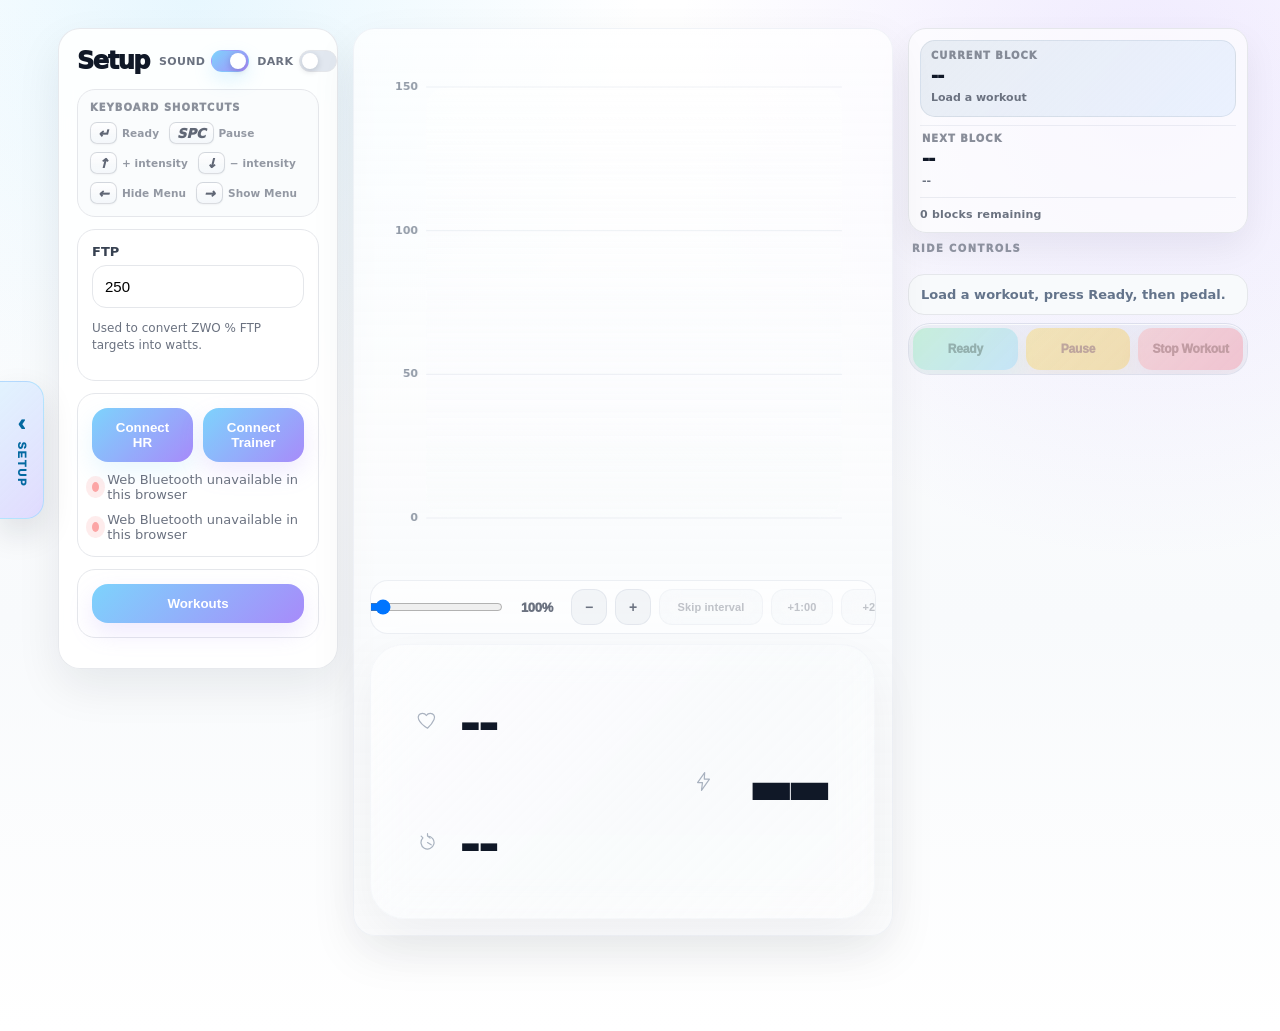
==== app/index.html @ 342cee40 "Load legacy ride mode cleanup before main app" ====
<!DOCTYPE html>
<html lang="en">
<head>
<meta charset="UTF-8" />
<meta name="viewport" content="width=device-width, initial-scale=1.0"/>
<title>veera.cc</title>
<link rel="stylesheet" href="./styles.css" />
</head>
<body>
<button id="focusToggleBtn" class="focus-toggle" type="button" title="Hide setup panel"><span class="setup-arrow">‹</span><span class="setup-label">SETUP</span></button>
<button id="exitRideModeBtn" class="floating-exit ghost">Exit Ride Mode</button>
<div id="savedWorkoutsOverlay" class="settings-overlay"></div>
<div id="savedWorkoutsModal" class="saved-workouts-modal"></div>
<div id="workoutEndOverlay" class="settings-overlay"></div>
<div id="workoutEndModal" class="workout-end-modal"></div>
<div id="stopConfirmOverlay" class="settings-overlay"></div>
<div id="stopConfirmModal" class="stop-confirm-modal"></div>
<div style="display:none" aria-hidden="true">
  <span id="targetPower"></span><span id="intervalText"></span><span id="currentName"></span><span id="remainingText"></span><span id="nextName"></span><span id="feedbackTitle"></span><span id="feedbackText"></span>
</div>
<div style="display:none" aria-hidden="true">
  <span id="rideBlockTitle"></span><span id="rideTargetPower"></span><span id="rideSubText"></span>
</div>
<main class="app"></main>
<script src="./ui/app-shell.js"></script>
<script src="./ui/modals.js"></script>
<script src="./core/keyboard.js"></script>
<script src="./timeline/timeline-controls.js"></script>
<script src="./core/legacy-ride-mode-cleanup.js"></script>
<script src="./main.js"></script>
<script src="./core/audio.js"></script>
<script src="./timeline/timeline-renderer.js"></script>
<script src="./workout/session-reset.js"></script>
<script src="./export/share-card.js"></script>
</body>
</html>
---- app/styles.css ----
:root{
  --bg:#ffffff;
  --panel:#ffffff;
  --ink:#101827;
  --muted:#6b7280;
  --line:#e5e7eb;
  --soft:#f8fafc;
  --primary:#7dd3fc;
  --primary2:#bae6fd;
  --accent:#a78bfa;
  --accent2:#ddd6fe;
  --blue:#7dd3fc;
  --blue2:#e0f2fe;
  --green:#86efac;
  --red:#fca5a5;
  --amber:#fcd34d;
  --shadow:0 18px 45px rgba(15,23,42,.08);
  --shadow2:0 10px 25px rgba(125,211,252,.18);
  --radius:22px;
}
body.dark{
  --bg:#0f172a;
  --panel:#111827;
  --ink:#e5eefb;
  --muted:#94a3b8;
  --line:#263244;
  --soft:#182235;
  --primary:#38bdf8;
  --primary2:#075985;
  --accent:#c4b5fd;
  --accent2:#4c1d95;
  --blue:#38bdf8;
  --blue2:#132a3a;
  --green:#4ade80;
  --red:#fb7185;
  --amber:#fbbf24;
  --shadow:0 18px 45px rgba(0,0,0,.28);
  --shadow2:0 10px 25px rgba(56,189,248,.18);
}
*{box-sizing:border-box}
body{
  margin:0;
  font-family:Inter,ui-sans-serif,system-ui,-apple-system,BlinkMacSystemFont,"Segoe UI",Arial,sans-serif;
  color:var(--ink);
  background:
    radial-gradient(circle at 15% 0%, color-mix(in srgb, var(--primary) 18%, transparent), transparent 30%),
    radial-gradient(circle at 90% 8%, color-mix(in srgb, var(--accent) 18%, transparent), transparent 32%),
    linear-gradient(180deg,var(--bg),var(--soft) 60%,var(--bg));
  min-height:100vh;
}
header{padding:24px}
.hero{
  max-width:1280px;
  margin:0 auto;
  background:linear-gradient(135deg,#111827,#182235 60%,#0f172a);
  color:#fff;
  border-radius:30px;
  padding:26px;
  box-shadow:var(--shadow);
  position:relative;
  overflow:hidden;
}
.hero:after{
  content:"";
  position:absolute;
  width:300px;height:300px;border-radius:50%;
  right:-90px;top:-100px;
  background:radial-gradient(circle,rgba(252,82,0,.65),transparent 62%);
}
.hero h1{margin:0;font-size:32px;letter-spacing:-.04em}
.hero p{max-width:820px;color:#cbd5e1;line-height:1.5;margin:8px 0 0}
.badges{display:flex;gap:10px;flex-wrap:wrap;margin-top:16px}
.badge{
  padding:8px 12px;border-radius:999px;
  background:rgba(255,255,255,.10);
  border:1px solid rgba(255,255,255,.16);
  font-size:13px;
}
.app{
  max-width:1280px;
  margin:0 auto;
  padding:0 24px 32px;
  display:grid;
  grid-template-columns:330px 1fr;
  gap:18px;
}
.panel{
  background:rgba(255,255,255,.88);
  backdrop-filter:blur(10px);
  border:1px solid rgba(229,231,235,.9);
  border-radius:var(--radius);
  padding:18px;
  box-shadow:var(--shadow);
  align-self:start;
}
.panel h2{
  margin:0 0 14px;
  font-size:18px;
  letter-spacing:-.03em;
}
.card{
  border:1px solid var(--line);
  border-radius:18px;
  padding:14px;
  background:#fff;
  margin-bottom:12px;
  transition:transform .18s ease, box-shadow .18s ease, border-color .18s ease;
}
.card:hover{
  transform:translateY(-2px);
  box-shadow:0 14px 28px rgba(15,23,42,.08);
  border-color:color-mix(in srgb, var(--primary) 38%, transparent);
}
label{font-size:13px;font-weight:800;color:#374151;display:block;margin-bottom:6px}
input{
  width:100%;
  border:1px solid var(--line);
  border-radius:14px;
  padding:12px;
  font-size:15px;
  outline:none;
  transition:border .15s ease, box-shadow .15s ease;
}
input:focus{
  border-color:var(--blue);
  box-shadow:0 0 0 5px color-mix(in srgb, var(--primary) 18%, transparent);
}
button,.file-label{
  appearance:none;
  border:0;
  border-radius:16px;
  padding:12px 14px;
  font-weight:900;
  cursor:pointer;
  background:linear-gradient(135deg,var(--primary),var(--accent));
  color:#fff;
  box-shadow:var(--shadow2);
  transition:transform .15s ease, filter .15s ease, box-shadow .15s ease;
  display:inline-flex;
  justify-content:center;
  align-items:center;
  gap:8px;
  width:100%;
}
button:hover,.file-label:hover{transform:translateY(-2px);filter:saturate(1.08)}
button:active,.file-label:active{transform:translateY(0)}
button.secondary{
  background:linear-gradient(135deg,var(--primary),var(--accent));
  box-shadow:0 10px 25px color-mix(in srgb, var(--accent) 18%, transparent);
}
button.ghost{
  background:#fff;
  color:var(--ink);
  border:1px solid var(--line);
  box-shadow:none;
}
button.danger{
  background:linear-gradient(135deg,var(--red),var(--accent));
}
button.green{
  background:linear-gradient(135deg,var(--green),var(--primary));
  box-shadow:0 10px 25px rgba(22,163,74,.18);
}
button:disabled{
  opacity:.45;
  cursor:not-allowed;
  transform:none;
  filter:none;
}
input[type=file]{display:none}
.status{
  display:flex;
  align-items:center;
  gap:8px;
  color:var(--muted);
  font-size:13px;
  margin-top:10px;
}
.dot{
  width:10px;height:10px;border-radius:50%;
  background:#cbd5e1;
}
.dot.ok{background:var(--green);box-shadow:0 0 0 6px rgba(22,163,74,.12)}
.dot.bad{background:var(--red);box-shadow:0 0 0 6px rgba(239,68,68,.10)}
.dot.warn{background:var(--amber);box-shadow:0 0 0 6px rgba(245,158,11,.12)}
.grid{
  display:grid;
  grid-template-columns:repeat(4,1fr);
  gap:14px;
  margin-bottom:18px;
}
.metric{
  background:#fff;
  border:1px solid var(--line);
  border-radius:24px;
  padding:18px;
  box-shadow:0 12px 28px rgba(15,23,42,.06);
  min-height:132px;
  position:relative;
  overflow:hidden;
}
.metric:after{display:none !important;}
.metric .label{
  color:var(--muted);
  font-size:13px;
  font-weight:800;
  text-transform:uppercase;
  letter-spacing:.06em;
}
.metric .value{
  font-size:42px;
  font-weight:950;
  letter-spacing:-.05em;
  margin-top:12px;
  position:relative;
  z-index:1;
}
.metric .unit{
  font-size:15px;
  color:var(--muted);
  margin-left:4px;
}
.main{align-self:start}
.player{
  display:grid;
  grid-template-columns:minmax(0,1fr) 340px;
  gap:18px;
}
.timeline,.target-card,.interval-card{
  background:#fff;
  border:1px solid var(--line);
  border-radius:var(--radius);
  padding:16px;
  box-shadow:var(--shadow);
}
canvas{
  width:100%;
  height:300px;
  border-radius:18px;
  background:linear-gradient(180deg,#f8fafc,#fff);
  border:1px solid var(--line);
}
.controls{
  display:grid;
  grid-template-columns:repeat(3,1fr);
  gap:10px;
  margin-top:14px;
}
.mini-controls{
  display:grid;
  grid-template-columns:1fr 1fr 1fr;
  gap:10px;
  margin-top:10px;
}
.side-stack{
  display:grid;
  gap:18px;
}
.target-card{
  background:#0f172a;
  color:#fff;
  position:relative;
  overflow:hidden;
}
.target-card:after{
  content:"";
  position:absolute;
  width:220px;height:220px;border-radius:50%;
  right:-100px;top:-100px;
  background:radial-gradient(circle,rgba(252,82,0,.48),transparent 65%);
}
.target-card h2{margin:0 0 12px;position:relative;z-index:1}
.big-target{
  font-size:58px;
  font-weight:950;
  letter-spacing:-.06em;
  color:#fff;
  position:relative;
  z-index:1;
}
.subtle{color:#94a3b8;font-size:13px;line-height:1.5;position:relative;z-index:1}
.feedback{
  margin-top:12px;
  padding:12px;
  border-radius:16px;
  background:rgba(255,255,255,.08);
  border:1px solid rgba(255,255,255,.10);
  position:relative;
  z-index:1;
}
.feedback strong{display:block;font-size:15px;margin-bottom:4px}
.progress-wrap{
  background:#e5e7eb;
  height:14px;
  border-radius:999px;
  overflow:hidden;
  margin:12px 0 6px;
}
.progress{
  height:100%;
  width:0%;
  border-radius:999px;
  background:linear-gradient(90deg,var(--primary),var(--accent));
  transition:width .25s linear;
}
.block-list{
  max-height:310px;
  overflow:auto;
  padding-right:4px;
}
.block-row{
  display:flex;
  justify-content:space-between;
  gap:10px;
  border-bottom:1px solid var(--line);
  padding:10px 0;
  font-size:14px;
}
.block-row.active{
  color:var(--orange);
  font-weight:900;
}
.block-row span:last-child{color:var(--muted);text-align:right}
.block-row.active span:last-child{color:var(--orange)}
.drop-zone{
  border:2px dashed color-mix(in srgb, var(--primary) 45%, transparent);
  background:#f0f9ff;
  border-radius:18px;
  padding:16px;
  text-align:center;
  color:#0369a1;
  font-weight:900;
  transition:background .15s ease, transform .15s ease;
  margin-bottom:12px;
}
.drop-zone.dragover{
  background:#dff3ff;
  transform:scale(1.01);
}
.notice{
  background:#fff7ed;
  border:1px solid #fed7aa;
  color:#9a3412;
  padding:12px;
  border-radius:16px;
  font-size:13px;
  line-height:1.45;
}
.small{
  font-size:12px;
  color:var(--muted);
  line-height:1.4;
}
.kv{
  display:grid;
  grid-template-columns:1fr auto;
  gap:8px;
  font-size:14px;
  padding:8px 0;
  border-bottom:1px solid var(--line);
}
.kv:last-child{border-bottom:0}
.kv span:last-child{font-weight:900}

.log{
  background:#0f172a;
  color:#cbd5e1;
  border-radius:16px;
  padding:12px;
  font-family:ui-monospace,SFMono-Regular,Menlo,monospace;
  font-size:12px;
  line-height:1.45;
  max-height:180px;
  overflow:auto;
  white-space:pre-wrap;
}
.erg-row{
  display:grid;
  grid-template-columns:1fr 1fr;
  gap:10px;
}
.erg-grid{
  display:grid;
  grid-template-columns:1fr 1fr;
  gap:10px;
}
.auto-erg-banner{
  margin-top:12px;
  padding:12px;
  border-radius:16px;
  background:#ecfdf5;
  border:1px solid #bbf7d0;
  color:#166534;
  font-size:13px;
  font-weight:800;
}
.auto-erg-banner.off{
  background:#f8fafc;
  border-color:#e5e7eb;
  color:#64748b;
}
.recording-panel{
  background:#fff;
  border:1px solid var(--line);
  border-radius:var(--radius);
  padding:16px;
  box-shadow:var(--shadow);
  margin-top:18px;
}
.rec-dot{
  display:inline-block;
  width:10px;
  height:10px;
  border-radius:999px;
  background:#cbd5e1;
  margin-right:8px;
}
.rec-dot.on{
  background:#ef4444;
  box-shadow:0 0 0 6px rgba(239,68,68,.12);
  animation:pulseRec 1.2s infinite;
}
@keyframes pulseRec{
  0%{transform:scale(1)}
  50%{transform:scale(1.25)}
  100%{transform:scale(1)}
}
.ready-banner{
  margin-top:12px;
  padding:12px;
  border-radius:16px;
  background:#f8fafc;
  border:1px solid var(--line);
  color:#64748b;
  font-size:13px;
  font-weight:800;
}
.ready-banner.on{
  background:#eff6ff;
  border-color:#bfdbfe;
  color:#1d4ed8;
  animation:softPulse 1.6s infinite;
}
@keyframes softPulse{
  0%{box-shadow:0 0 0 0 color-mix(in srgb, var(--accent) 18%, transparent)}
  70%{box-shadow:0 0 0 10px transparent}
  100%{box-shadow:0 0 0 0 transparent}
}

.record-grid{
  display:grid;
  grid-template-columns:repeat(4,1fr);
  gap:10px;
  margin-top:12px;
}
.record-stat{
  background:#f8fafc;
  border:1px solid var(--line);
  border-radius:16px;
  padding:10px;
}
.record-stat span{
  display:block;
  color:var(--muted);
  font-size:12px;
  font-weight:800;
  text-transform:uppercase;
  letter-spacing:.04em;
}
.record-stat strong{
  display:block;
  margin-top:4px;
  font-size:20px;
}




.ride-hero{
  background:#0f172a;
  color:#fff;
  border-radius:30px;
  padding:22px;
  box-shadow:var(--shadow);
  margin-bottom:18px;
  position:relative;
  overflow:hidden;
}
.ride-hero:after{
  content:"";
  position:absolute;
  width:260px;height:260px;border-radius:999px;
  right:-90px;top:-90px;
  background:radial-gradient(circle,color-mix(in srgb, var(--primary) 42%, transparent),transparent 66%);
}
.ride-hero-content{
  position:relative;
  z-index:1;
  display:grid;
  grid-template-columns:1fr auto;
  gap:18px;
  align-items:center;
}
.ride-title{
  font-size:20px;
  color:#94a3b8;
  font-weight:800;
  margin-bottom:6px;
}
.ride-target{
  font-size:82px;
  font-weight:950;
  letter-spacing:-.08em;
  line-height:.92;
}
.ride-target span{
  font-size:26px;
  letter-spacing:0;
  color:#cbd5e1;
}
.ride-sub{
  color:#cbd5e1;
  margin-top:10px;
  font-weight:700;
}
.intensity-wrap{
  margin-top:12px;
}
.intensity-row{
  display:grid;
  grid-template-columns:auto 1fr auto;
  gap:10px;
  align-items:center;
}
input[type=range]{
  width:100%;
  accent-color:var(--orange);
}
.ride-mode .app{
  max-width:1500px;
  grid-template-columns:1fr;
}
.ride-mode .panel{
  display:none;
}
.ride-mode header{
  display:none;
}
.ride-mode .grid{
  grid-template-columns:repeat(4,1fr);
}
.ride-mode .player{
  grid-template-columns:1fr 380px;
}
.ride-mode .timeline{
  min-height:520px;
}
.ride-mode canvas{
  height:360px;
}
.floating-exit{
  position:fixed;
  top:14px;
  right:14px;
  z-index:20;
  width:auto;
  padding:10px 14px;
  display:none;
}
.ride-mode .floating-exit{
  display:inline-flex;
}
.debug-collapsed summary{
  cursor:pointer;
  font-weight:900;
}
.sound-toggle{
  display:flex;
  gap:8px;
  align-items:center;
  font-size:13px;
  font-weight:800;
  color:var(--muted);
}
.sound-toggle input{
  width:auto;
}
.primary-actions{
  display:grid;
  grid-template-columns:1fr 1fr;
  gap:10px;
  margin-top:14px;
}
.export-only{
  margin-top:12px;
  display:grid;
  grid-template-columns:1fr 1fr;
  gap:10px;
}


.compact-header{
  padding:14px 24px 0;
}
.compact-title{
  max-width:1280px;
  margin:0 auto;
  display:flex;
  gap:12px;
  align-items:center;
  color:#0f172a;
}
.compact-title strong{
  font-size:22px;
  letter-spacing:-.04em;
}
.compact-title span{
  color:#64748b;
  font-size:13px;
  font-weight:800;
}
.drop-zone{
  cursor:pointer;
  user-select:none;
}
.drop-zone:hover{
  background:#dff3ff;
  transform:translateY(-1px);
  border-color:rgba(252,82,0,.55);
}
.debug-menu{
  margin-top:12px;
}
.debug-menu summary{
  cursor:pointer;
  font-weight:900;
  color:#64748b;
  font-size:13px;
}


.intensity-control-card{
  margin:12px 0;
  padding:12px;
  border:1px solid var(--line);
  background:#fff;
  border-radius:18px;
}
.intensity-control-row{
  display:grid;
  grid-template-columns:auto 1fr auto auto auto;
  gap:10px;
  align-items:center;
}
.intensity-control-row label{
  margin:0;
  white-space:nowrap;
}
.icon-btn{
  width:42px;
  height:42px;
  padding:0;
  border-radius:14px;
  font-size:22px;
  line-height:1;
}
.intensity-chip{
  font-weight:950;
  min-width:54px;
  text-align:center;
}
@media(max-width:640px){
  .export-only{grid-template-columns:1fr}
  .intensity-control-row{
    grid-template-columns:1fr auto auto auto;
  }
  .intensity-control-row label{
    grid-column:1 / -1;
  }
}


.menu-btn{
  width:44px;
  height:44px;
  border-radius:14px;
  padding:0;
  font-size:24px;
  margin-left:auto;
}
.compact-title{
  justify-content:space-between;
}
.compact-title > div{
  display:flex;
  gap:12px;
  align-items:center;
}
.settings-overlay{
  position:fixed;
  inset:0;
  background:rgba(15,23,42,.28);
  backdrop-filter:blur(2px);
  z-index:40;
  opacity:0;
  pointer-events:none;
  transition:opacity .18s ease;
}
.settings-overlay.open{
  opacity:1;
  pointer-events:auto;
}
.settings-drawer{
  position:fixed;
  top:0;
  right:0;
  width:min(360px, 92vw);
  height:100vh;
  background:#fff;
  z-index:41;
  padding:18px;
  box-shadow:-20px 0 50px rgba(15,23,42,.18);
  transform:translateX(105%);
  transition:transform .22s ease;
  overflow:auto;
}
.settings-drawer.open{
  transform:translateX(0);
}
.settings-head{
  display:flex;
  justify-content:space-between;
  align-items:center;
  margin-bottom:14px;
}
.settings-head strong{
  font-size:22px;
  letter-spacing:-.04em;
}


.timeline{
  background:
    linear-gradient(180deg, rgba(255,255,255,.98), rgba(248,250,252,.94));
  border:1px solid rgba(226,232,240,.95);
  box-shadow:0 24px 60px rgba(15,23,42,.10);
  overflow:hidden;
}
.timeline h2{
  display:flex;
  align-items:center;
  gap:10px;
}
.timeline h2:before{
  content:"";
  width:10px;
  height:10px;
  border-radius:999px;
  background:linear-gradient(135deg,var(--primary),var(--accent));
  box-shadow:0 0 0 6px color-mix(in srgb, var(--primary) 12%, transparent);
}
#graph{
  background:
    radial-gradient(circle at 10% 0%, color-mix(in srgb, var(--primary) 14%, transparent), transparent 32%),
    linear-gradient(180deg,#ffffff,#f8fafc);
  border:1px solid rgba(226,232,240,.95);
  box-shadow:inset 0 1px 0 rgba(255,255,255,.9), 0 14px 30px rgba(15,23,42,.06);
}
.blocks-card{
  max-height:430px;
  overflow:hidden;
}
.blocks-card .block-list{
  max-height:350px;
}
.block-row{
  border-bottom:0;
  margin-bottom:8px;
  padding:10px;
  border-radius:14px;
  background:#f8fafc;
  border:1px solid #e5e7eb;
}
.block-row.active{
  background:#fff7ed;
  border-color:#fed7aa;
  box-shadow:0 10px 22px color-mix(in srgb, var(--primary) 14%, transparent);
}
.progress-wrap{
  height:12px;
  background:#eef2f7;
  box-shadow:inset 0 1px 2px rgba(15,23,42,.06);
}
.progress{
  background:linear-gradient(90deg,var(--primary),var(--primary));
  box-shadow:0 0 18px color-mix(in srgb, var(--primary) 28%, transparent);
}


.workout-library-card label{
  margin-top:10px;
}
.library-filter-row{
  display:grid;
  grid-template-columns:1fr;
  gap:8px;
  margin-top:12px;
}
.library-filter-row select{
  width:100%;
  border:1px solid var(--line);
  border-radius:14px;
  padding:12px;
  font-size:14px;
  background:#fff;
}
.saved-workout-list{
  margin-top:12px;
  max-height:300px;
  overflow:auto;
  display:grid;
  gap:8px;
}
.saved-workout-item{
  border:1px solid var(--line);
  border-radius:14px;
  padding:10px;
  background:#f8fafc;
  transition:transform .15s ease, box-shadow .15s ease, border-color .15s ease;
}
.saved-workout-item:hover{
  transform:translateY(-1px);
  border-color:color-mix(in srgb, var(--primary) 38%, transparent);
  box-shadow:0 10px 22px rgba(15,23,42,.07);
}
.saved-workout-title{
  font-weight:950;
  margin-bottom:4px;
}
.saved-workout-meta{
  color:var(--muted);
  font-size:12px;
  line-height:1.4;
}
.saved-workout-actions{
  display:grid;
  grid-template-columns:1fr auto;
  gap:8px;
  margin-top:8px;
}
.saved-workout-actions button{
  padding:9px 10px;
  border-radius:12px;
  font-size:12px;
}


body.dark .panel,
body.dark .card,
body.dark .timeline,
body.dark .metric,
body.dark .recording-panel,
body.dark .settings-drawer{
  background:rgba(17,24,39,.92);
  border-color:var(--line);
  color:var(--ink);
}
body.dark input,
body.dark select{
  background:#0b1220;
  border-color:var(--line);
  color:var(--ink);
}
body.dark input::placeholder{
  color:#64748b;
}
body.dark .ghost{
  background:#0b1220;
  color:var(--ink);
  border-color:var(--line);
}
body.dark .compact-title strong,
body.dark .settings-head strong{
  color:var(--ink);
}
body.dark .compact-title span,
body.dark .small,
body.dark .saved-workout-meta,
body.dark .metric .label,
body.dark .metric .unit{
  color:var(--muted);
}
body.dark #graph{
  background:
    radial-gradient(circle at 10% 0%, color-mix(in srgb, var(--primary) 14%, transparent), transparent 32%),
    linear-gradient(180deg,#111827,#0b1220);
  border-color:var(--line);
}
body.dark .drop-zone{
  background:#132a3a;
  color:#bae6fd;
  border-color:color-mix(in srgb, var(--primary) 42%, transparent);
}
body.dark .drop-zone:hover{
  background:#16344a;
}
body.dark .block-row,
body.dark .saved-workout-item,
body.dark .record-stat{
  background:#0b1220;
  border-color:var(--line);
}
body.dark .block-row.active{
  background:#1e1b4b;
  border-color:color-mix(in srgb, var(--accent) 55%, transparent);
  box-shadow:0 10px 22px color-mix(in srgb, var(--accent) 16%, transparent);
}
body.dark .progress-wrap{
  background:#1e293b;
}
body.dark .settings-overlay{
  background:rgba(2,6,23,.55);
}
body.dark .notice{
  background:#1e1b4b;
  border-color:#4338ca;
  color:#c4b5fd;
}
body.dark .auto-erg-banner,
body.dark .ready-banner{
  background:#132a3a;
  border-color:var(--line);
  color:#bae6fd;
}
body.dark .ready-banner.on{
  background:#1e1b4b;
  color:#c4b5fd;
  border-color:#6d5bd0;
}


.library-summary{
  cursor:pointer;
  font-weight:950;
  font-size:18px;
  letter-spacing:-.03em;
  list-style:none;
  display:flex;
  justify-content:space-between;
  align-items:center;
}
.library-summary::-webkit-details-marker{display:none}
.library-summary:after{
  content:"⌄";
  color:var(--muted);
  font-size:18px;
  transition:transform .18s ease;
}
.workout-library-card[open] .library-summary:after{
  transform:rotate(180deg);
}
.ride-controls-column{
  display:flex;
  flex-direction:column;
  gap:14px;
  align-self:start;
}
.ride-controls-column .intensity-control-card,
.ride-controls-column .recording-panel{
  margin:0;
}
.ride-controls-column .controls,
.ride-controls-column .mini-controls{
  margin-top:0;
}
.ride-controls-column .progress-wrap{
  margin-top:4px;
}
.ride-controls-column > p.small{
  margin:0 0 4px;
}


.metric-subtle{
  position:relative;
  z-index:1;
  margin-top:4px;
  color:var(--muted);
  font-size:13px;
  font-weight:800;
  letter-spacing:-.01em;
}
body.dark .metric-subtle{
  color:var(--muted);
}


.progress-time-row{
  display:grid;
  grid-template-columns:1fr auto;
  gap:12px;
  align-items:center;
  margin-top:10px;
}
.progress-time{
  color:var(--muted);
  font-size:13px;
  font-weight:900;
  white-space:nowrap;
}


.timeline-header{
  display:flex;
  justify-content:space-between;
  align-items:center;
  gap:12px;
  margin-bottom:10px;
}
.timeline-header h2{
  margin:0;
}
.timeline-duration{
  color:var(--muted);
  font-size:13px;
  font-weight:900;
  white-space:nowrap;
  padding:8px 12px;
  border-radius:999px;
  background:rgba(148,163,184,.10);
  border:1px solid rgba(148,163,184,.14);
}
body.dark .timeline-duration{
  background:rgba(15,23,42,.55);
  border-color:rgba(148,163,184,.12);
}


.timeline{
  position:relative;
  padding:20px;
  background:
    radial-gradient(circle at 12% 0%, color-mix(in srgb, var(--primary) 20%, transparent), transparent 34%),
    radial-gradient(circle at 92% 12%, color-mix(in srgb, var(--accent) 18%, transparent), transparent 34%),
    linear-gradient(180deg, rgba(255,255,255,.96), rgba(248,250,252,.90));
  border:1px solid color-mix(in srgb, var(--primary) 20%, var(--line));
  box-shadow:
    0 30px 70px rgba(15,23,42,.12),
    inset 0 1px 0 rgba(255,255,255,.88);
}
body.dark .timeline{
  background:
    radial-gradient(circle at 12% 0%, color-mix(in srgb, var(--primary) 16%, transparent), transparent 34%),
    radial-gradient(circle at 92% 12%, color-mix(in srgb, var(--accent) 16%, transparent), transparent 34%),
    linear-gradient(180deg, rgba(17,24,39,.96), rgba(11,18,32,.94));
  border-color:color-mix(in srgb, var(--primary) 24%, var(--line));
}
.timeline:before{
  content:"";
  position:absolute;
  inset:10px;
  border-radius:calc(var(--radius) - 6px);
  pointer-events:none;
  border:1px solid rgba(255,255,255,.45);
}
body.dark .timeline:before{
  border-color:rgba(255,255,255,.06);
}
.timeline-header{
  position:relative;
  z-index:2;
}
.timeline-header h2{
  font-size:22px;
  letter-spacing:-.055em;
}
.timeline-duration{
  background:linear-gradient(135deg, color-mix(in srgb, var(--primary) 18%, #fff), color-mix(in srgb, var(--accent) 14%, #fff));
  color:#334155;
  border:1px solid rgba(255,255,255,.72);
  box-shadow:0 12px 28px rgba(15,23,42,.07);
}
body.dark .timeline-duration{
  background:linear-gradient(135deg, rgba(56,189,248,.15), rgba(196,181,253,.15));
  color:#dbeafe;
  border-color:rgba(255,255,255,.08);
}
.timeline-subtitle{
  position:absolute;
  top:58px;
  left:28px;
  z-index:2;
  color:var(--muted);
  font-size:12px;
  font-weight:900;
  letter-spacing:.04em;
  text-transform:uppercase;
}
#graph{
  position:relative;
  z-index:1;
  margin-top:8px;
  border-radius:24px;
  background:
    linear-gradient(180deg, rgba(255,255,255,.80), rgba(248,250,252,.92));
  border:1px solid rgba(255,255,255,.75);
  box-shadow:
    inset 0 1px 0 rgba(255,255,255,.9),
    0 18px 42px rgba(15,23,42,.08);
}
body.dark #graph{
  background:
    linear-gradient(180deg, rgba(15,23,42,.78), rgba(2,6,23,.86));
  border-color:rgba(255,255,255,.08);
}
.timeline-export-brand{
  position:absolute;
  right:28px;
  bottom:22px;
  z-index:2;
  font-size:11px;
  font-weight:950;
  color:color-mix(in srgb, var(--muted) 72%, transparent);
  letter-spacing:.08em;
  text-transform:uppercase;
  pointer-events:none;
}


.timeline,
.timeline canvas{
  font-family:"Arial Black", "Inter", "Segoe UI", Arial, sans-serif;
}
.timeline-header h2{
  font-weight:950;
  text-transform:uppercase;
  letter-spacing:-.065em;
}
.timeline-duration{
  font-weight:950;
  letter-spacing:-.02em;
}


.timeline-header-actions{
  display:flex;
  align-items:center;
  gap:10px;
}
.timeline-icon-btn{
  width:42px;
  height:42px;
  padding:0;
  border-radius:999px;
  display:grid;
  place-items:center;
  font-size:19px;
  font-weight:950;
  color:#0369a1;
  background:linear-gradient(135deg, rgba(224,242,254,.96), rgba(221,214,254,.86));
  border:1px solid rgba(125,211,252,.55);
  box-shadow:0 12px 26px rgba(14,165,233,.14);
}
.timeline-icon-btn:hover:not(:disabled){
  transform:translateY(-1px) scale(1.03);
  box-shadow:0 16px 34px rgba(14,165,233,.20);
}
.timeline-icon-btn:disabled{
  opacity:.45;
  cursor:not-allowed;
}
body.dark .timeline-icon-btn{
  color:#bae6fd;
  background:linear-gradient(135deg, rgba(14,165,233,.20), rgba(167,139,250,.18));
  border-color:rgba(125,211,252,.22);
}


/* Ride mode: 1080p-friendly single-column workout view */
.ride-mode .app{
  max-width:1920px;
  width:100%;
  padding:18px 24px;
  grid-template-columns:1fr;
}
.ride-mode .main{
  width:100%;
}
.ride-mode .player{
  grid-template-columns:1fr;
  gap:12px;
}
.ride-mode .timeline{
  width:100%;
  min-height:auto;
  padding:18px;
}
.ride-mode #graph{
  width:100%;
  height:min(58vh, 610px);
}
.ride-mode .ride-controls-column{
  display:grid;
  grid-template-columns:minmax(320px,1.1fr) minmax(350px,1.2fr) minmax(280px,.9fr);
  gap:12px;
  align-items:stretch;
}
.ride-mode .ride-controls-column .intensity-control-card{
  display:flex;
  align-items:center;
}
.ride-mode .ride-controls-column .intensity-control-row{
  width:100%;
  grid-template-columns:auto 1fr auto auto auto;
}
.ride-mode .ride-controls-column .progress-wrap{
  grid-column:auto;
}
.ride-mode .ride-controls-column .controls{
  display:grid;
  grid-template-columns:1fr 1fr 1fr;
  gap:10px;
  margin:0;
  align-items:center;
}
.ride-mode .ride-controls-column .mini-controls{
  display:none;
}
.ride-mode .recording-panel{
  display:flex;
  align-items:center;
  justify-content:space-between;
  gap:12px;
}
.ride-mode .recording-panel .record-grid{
  display:none;
}
.ride-mode .recording-panel .export-only{
  margin:0;
  min-width:260px;
}
.ride-mode .timeline-icon-btn{
  background:linear-gradient(135deg, rgba(244,114,182,.22), rgba(167,139,250,.22));
  color:#be185d;
}
body.dark.ride-mode .timeline-icon-btn{
  color:#fbcfe8;
}
@media(max-width:1200px){
  .ride-mode .ride-controls-column{
    grid-template-columns:1fr;
  }
  .ride-mode #graph{
    height:52vh;
  }
}


/* Ride mode viewport-fit layout */
.ride-mode{
  overflow:hidden;
}
.ride-mode .app{
  height:100vh;
  max-height:100vh;
  overflow:hidden;
  padding:10px 18px;
  gap:10px;
}
.ride-mode .main{
  height:100%;
  min-height:0;
  overflow:hidden;
}
.ride-mode .player{
  height:100%;
  min-height:0;
  display:grid;
  grid-template-rows:minmax(0,1fr) auto;
  grid-template-columns:1fr;
  gap:10px;
}
.ride-mode .timeline{
  min-height:0;
  height:100%;
  padding:12px 14px;
  display:flex;
  flex-direction:column;
}
.ride-mode .timeline-header{
  margin-bottom:6px;
  flex:0 0 auto;
}
.ride-mode .timeline-header h2{
  font-size:18px;
}
.ride-mode .timeline-duration{
  padding:6px 10px;
  font-size:12px;
}
.ride-mode #graph{
  flex:1 1 auto;
  width:100%;
  height:100% !important;
  min-height:0;
}
.ride-mode .ride-controls-column{
  flex:0 0 auto;
  display:grid;
  grid-template-columns:minmax(260px,1.1fr) minmax(360px,1.4fr) minmax(280px,.9fr);
  gap:10px;
  align-items:stretch;
  max-height:116px;
}
.ride-mode .ride-controls-column .intensity-control-card,
.ride-mode .ride-controls-column .recording-panel{
  padding:10px;
  border-radius:18px;
}
.ride-mode .ride-controls-column .intensity-control-card{
  display:flex;
  align-items:center;
}
.ride-mode .ride-controls-column .intensity-control-row{
  width:100%;
  grid-template-columns:auto 1fr auto auto auto;
}
.ride-mode .ride-controls-column .controls{
  display:grid;
  grid-template-columns:1fr 1fr 1fr;
  gap:8px;
  margin:0;
  align-items:stretch;
}
.ride-mode .ride-controls-column .controls button,
.ride-mode .ride-controls-column .export-only button{
  padding:11px 12px;
}
.ride-mode .ride-controls-column .mini-controls{
  display:none;
}
.ride-mode .recording-panel{
  display:flex;
  align-items:center;
  justify-content:space-between;
  gap:10px;
}
.ride-mode .recording-panel .record-grid,
.ride-mode .recording-panel p.small{
  display:none;
}
.ride-mode .recording-panel .export-only{
  margin:0;
  min-width:260px;
}
@media(max-height:760px){
  .ride-mode .ride-controls-column{
    max-height:96px;
  }
  .ride-mode .ride-controls-column .intensity-control-card,
  .ride-mode .ride-controls-column .recording-panel{
    padding:8px;
  }
  .ride-mode .ride-controls-column .controls button,
  .ride-mode .ride-controls-column .export-only button{
    padding:9px 10px;
    font-size:13px;
  }
  .ride-mode .timeline-header h2{
    font-size:16px;
  }
}
@media(max-width:1200px){
  .ride-mode{
    overflow:auto;
  }
  .ride-mode .app{
    height:auto;
    max-height:none;
    overflow:visible;
  }
  .ride-mode .main,
  .ride-mode .player{
    height:auto;
    overflow:visible;
  }
  .ride-mode .ride-controls-column{
    grid-template-columns:1fr;
    max-height:none;
  }
  .ride-mode #graph{
    height:52vh !important;
  }
}


.icon-only-header{
  padding:12px 18px 0;
}
.icon-only-header .compact-title{
  justify-content:flex-end;
}
.saved-workouts-modal{
  position:fixed;
  top:50%;
  left:50%;
  transform:translate(-50%,-48%) scale(.98);
  width:min(1040px, 94vw);
  max-height:88vh;
  overflow:hidden;
  background:var(--panel);
  color:var(--ink);
  border:1px solid var(--line);
  border-radius:28px;
  box-shadow:0 30px 90px rgba(15,23,42,.24);
  z-index:45;
  opacity:0;
  pointer-events:none;
  transition:opacity .18s ease, transform .18s ease;
}
.saved-workouts-modal.open{
  opacity:1;
  pointer-events:auto;
  transform:translate(-50%,-50%) scale(1);
}
.saved-workouts-head{
  display:flex;
  justify-content:space-between;
  align-items:center;
  padding:18px 20px;
  border-bottom:1px solid var(--line);
}
.saved-workouts-head strong{
  font-size:24px;
  font-weight:950;
  letter-spacing:-.05em;
}
.saved-workouts-head span{
  display:block;
  color:var(--muted);
  font-size:12px;
  font-weight:800;
  margin-top:2px;
}
.saved-workouts-content{
  display:grid;
  grid-template-columns:280px minmax(0,1fr);
  min-height:min(660px, calc(88vh - 74px));
  max-height:calc(88vh - 74px);
  overflow:hidden;
}
.library-sidebar{
  padding:18px;
  border-right:1px solid var(--line);
  overflow:auto;
  background:linear-gradient(180deg, rgba(248,250,252,.82), rgba(255,255,255,.86));
}
.library-main{
  padding:18px;
  overflow:auto;
}
.library-section-title{
  margin:18px 0 8px;
  color:var(--muted);
  font-size:11px;
  font-weight:950;
  letter-spacing:.08em;
  text-transform:uppercase;
}
.library-section-title:first-child{margin-top:0}
.library-sidebar label{
  margin-top:10px;
}
.library-sidebar input,
.library-sidebar select{
  padding:10px 11px;
  border-radius:13px;
  font-size:13px;
}
.library-save-box{
  margin-top:12px;
  padding:12px;
  border-radius:18px;
  border:1px solid var(--line);
  background:rgba(255,255,255,.70);
}
.library-save-box button{
  margin-top:10px;
  padding:10px 12px;
  border-radius:13px;
  font-size:13px;
}

.library-save-box .import-save-btn{
  margin-top:0;
  margin-bottom:10px;
}
.library-save-box .library-save-divider{
  display:flex;
  align-items:center;
  gap:8px;
  margin:10px 0 8px;
  color:var(--muted);
  font-size:10px;
  font-weight:950;
  letter-spacing:.08em;
  text-transform:uppercase;
}
.library-save-box .library-save-divider:before,
.library-save-box .library-save-divider:after{
  content:"";
  flex:1;
  height:1px;
  background:var(--line);
}
#importSaveStatus{
  margin-top:8px;
  color:var(--muted);
  font-size:12px;
  line-height:1.35;
}
.filter-chip-group{
  display:flex;
  flex-wrap:wrap;
  gap:7px;
}
.filter-chip{
  width:auto;
  padding:7px 10px;
  border-radius:999px;
  background:#fff;
  color:var(--muted);
  border:1px solid var(--line);
  box-shadow:none;
  font-size:12px;
  font-weight:900;
}
.filter-chip.active{
  color:#0369a1;
  border-color:rgba(125,211,252,.55);
  background:linear-gradient(135deg, rgba(224,242,254,.9), rgba(221,214,254,.58));
}
.library-toolbar{
  display:grid;
  grid-template-columns:minmax(220px, 1fr) 180px;
  gap:10px;
  align-items:center;
  margin-bottom:14px;
}
.library-toolbar input,
.library-toolbar select{
  padding:11px 12px;
  border-radius:14px;
  font-size:14px;
}
.saved-workout-list{
  display:grid;
  gap:10px;
  max-height:none;
  overflow:visible;
}
.saved-workout-item{
  border:1px solid var(--line);
  border-radius:18px;
  padding:12px;
  background:#fff;
  transition:transform .15s ease, box-shadow .15s ease, border-color .15s ease;
}
.saved-workout-item:hover{
  transform:translateY(-1px);
  border-color:color-mix(in srgb, var(--primary) 38%, transparent);
  box-shadow:0 12px 28px rgba(15,23,42,.07);
}
.saved-workout-row{
  display:grid;
  grid-template-columns:120px minmax(0,1fr) auto;
  gap:14px;
  align-items:center;
}
.workout-spark{
  height:46px;
  border-radius:13px;
  background:linear-gradient(180deg, rgba(248,250,252,.95), rgba(241,245,249,.72));
  border:1px solid rgba(226,232,240,.9);
  overflow:hidden;
}
.workout-spark svg{display:block;width:100%;height:100%}
.saved-workout-title{
  font-weight:950;
  letter-spacing:-.035em;
  margin-bottom:4px;
}
.saved-workout-meta{
  color:var(--muted);
  font-size:12px;
  font-weight:800;
  line-height:1.4;
}
.saved-workout-tags{
  display:flex;
  flex-wrap:wrap;
  gap:6px;
  margin-top:7px;
}
.saved-workout-tag{
  display:inline-flex;
  align-items:center;
  border-radius:999px;
  padding:4px 7px;
  background:rgba(148,163,184,.10);
  color:var(--muted);
  font-size:11px;
  font-weight:900;
}
.saved-workout-tag.category{
  background:linear-gradient(135deg, rgba(224,242,254,.88), rgba(221,214,254,.55));
  color:#0369a1;
}
.saved-workout-actions{
  display:flex;
  gap:7px;
  align-items:center;
  justify-content:flex-end;
}
.saved-workout-actions button{
  width:auto;
  padding:9px 11px;
  border-radius:12px;
  font-size:12px;
  box-shadow:none;
}
.saved-workout-actions .star-btn{
  width:36px;
  height:36px;
  padding:0;
  font-size:16px;
}
.saved-workout-edit{
  display:none;
  grid-template-columns:1fr 180px;
  gap:8px;
  margin-top:12px;
  padding-top:12px;
  border-top:1px solid var(--line);
}
.saved-workout-item.editing .saved-workout-edit{
  display:grid;
}
.saved-workout-item.editing .saved-workout-main{
  display:none;
}
.saved-workout-edit input{
  width:100%;
  padding:10px;
  border-radius:12px;
  font-size:13px;
}
.saved-workout-edit-actions{
  grid-column:1 / -1;
  display:grid;
  grid-template-columns:1fr 1fr;
  gap:8px;
}
.library-empty{
  padding:24px;
  border-radius:20px;
  background:#f8fafc;
  border:1px dashed var(--line);
  color:var(--muted);
  font-weight:800;
  text-align:center;
}
body.dark .saved-workouts-modal{
  background:#111827;
  border-color:var(--line);
}
body.dark .library-sidebar{
  background:linear-gradient(180deg, rgba(15,23,42,.70), rgba(17,24,39,.86));
}
body.dark .library-save-box,
body.dark .saved-workout-item,
body.dark .filter-chip{
  background:#0b1220;
  border-color:var(--line);
}
body.dark .filter-chip.active,
body.dark .saved-workout-tag.category{
  color:#bae6fd;
  background:linear-gradient(135deg, rgba(14,165,233,.20), rgba(167,139,250,.14));
}
body.dark .workout-spark,
body.dark .library-empty{
  background:#0b1220;
  border-color:var(--line);
}
@media(max-width:860px){
  .saved-workouts-content{
    grid-template-columns:1fr;
    overflow:auto;
  }
  .library-sidebar{
    border-right:0;
    border-bottom:1px solid var(--line);
  }
  .library-main{overflow:visible}
  .library-toolbar{
    grid-template-columns:1fr;
  }
  .saved-workout-row{
    grid-template-columns:1fr;
  }
  .saved-workout-actions{
    justify-content:stretch;
  }
  .saved-workout-actions button:not(.star-btn){
    flex:1;
  }
}


.focus-toggle{
  position:fixed;
  left:324px;
  top:50%;
  transform:translateY(-50%);
  z-index:35;
  width:34px;
  height:72px;
  padding:0;
  border-radius:0 999px 999px 0;
  display:grid;
  place-items:center;
  font-size:28px;
  font-weight:950;
  background:linear-gradient(135deg, rgba(224,242,254,.96), rgba(221,214,254,.88));
  color:#0369a1;
  border:1px solid rgba(125,211,252,.45);
  border-left:0;
  box-shadow:0 14px 32px rgba(15,23,42,.12);
}
.focus-toggle:hover{
  transform:translateY(-50%) translateX(2px);
}
body.dark .focus-toggle{
  color:#bae6fd;
  background:linear-gradient(135deg, rgba(14,165,233,.22), rgba(167,139,250,.18));
  border-color:rgba(125,211,252,.20);
}
.app.focus-mode{
  grid-template-columns:1fr;
  max-width:1680px;
}
.app.focus-mode .panel{
  position:fixed;
  left:0;
  top:0;
  bottom:0;
  width:320px;
  max-height:none;
  z-index:34;
  transform:translateX(-104%);
  opacity:.2;
  pointer-events:none;
  transition:transform .22s ease, opacity .22s ease;
}
.app.focus-mode .main{
  width:100%;
}
.app.focus-mode .player{
  grid-template-columns:minmax(0,1fr) 340px;
}
.app.focus-mode .timeline{
  min-height:620px;
}
.app.focus-mode #graph{
  height:430px;
}
.app.focus-mode .focus-toggle,
body:has(.app.focus-mode) .focus-toggle{
  left:0;
}
body.panel-peek .app.focus-mode .panel{
  transform:translateX(0);
  opacity:1;
  pointer-events:auto;
}
body.panel-peek .focus-toggle{
  left:320px;
}
.ride-mode .focus-toggle{
  display:none;
}

/* Clean two-state focus toggle override */
body.sidebar-collapsed .app{
  grid-template-columns:1fr !important;
  max-width:1680px;
}
body.sidebar-collapsed .panel{
  display:none !important;
}
body.sidebar-collapsed .main{
  width:100%;
}
body.sidebar-collapsed .player{
  grid-template-columns:minmax(0,1fr) 340px !important;
}
body.sidebar-collapsed .timeline{
  min-height:620px;
}
body.sidebar-collapsed #graph{
  height:430px;
}
body.sidebar-collapsed .focus-toggle{
  left:0 !important;
}
body:not(.sidebar-collapsed) .focus-toggle{
  left:324px !important;
}
body.sidebar-collapsed.panel-peek .panel{
  display:none !important;
}
body.panel-peek .focus-toggle{
  left:0 !important;
}


/* Vertical SETUP tab */
.focus-toggle{
  left:0 !important;
  top:50% !important;
  width:44px !important;
  height:138px !important;
  border-radius:0 18px 18px 0 !important;
  display:flex !important;
  flex-direction:column !important;
  gap:7px !important;
  align-items:center !important;
  justify-content:center !important;
  font-size:16px !important;
  line-height:1 !important;
  padding:8px 0 !important;
  writing-mode:horizontal-tb !important;
}
.focus-toggle:hover{
  transform:translateY(-50%) translateX(2px) !important;
}
.setup-label{
  writing-mode:vertical-rl;
  text-orientation:mixed;
  letter-spacing:.16em;
  font-size:11px;
  font-weight:950;
}
.setup-arrow{
  font-size:22px;
  font-weight:950;
  line-height:1;
}
body:not(.sidebar-collapsed) .focus-toggle,
body.sidebar-collapsed .focus-toggle,
body.panel-peek .focus-toggle{
  left:0 !important;
}
.app{
  padding-left:42px;
}
.ride-mode .app{
  padding-left:24px;
}

/* Premium setup panel animation */
.app{
  transition:grid-template-columns .34s cubic-bezier(.2,.8,.2,1), max-width .34s cubic-bezier(.2,.8,.2,1);
}
.panel{
  transform-origin:left center;
  transition:
    transform .34s cubic-bezier(.2,.8,.2,1),
    opacity .28s ease,
    filter .34s ease,
    box-shadow .34s ease;
  will-change:transform, opacity;
}
body.sidebar-collapsed .panel{
  display:block !important;
  position:fixed;
  left:42px;
  top:18px;
  bottom:18px;
  width:320px;
  z-index:34;
  transform:translateX(-112%) scale(.96);
  opacity:0;
  filter:blur(3px);
  pointer-events:none;
}
body:not(.sidebar-collapsed) .panel{
  transform:translateX(0) scale(1);
  opacity:1;
  filter:blur(0);
}
.main{
  transition:transform .34s cubic-bezier(.2,.8,.2,1);
}
body.sidebar-collapsed .main{
  animation:focusExpand .34s cubic-bezier(.2,.8,.2,1);
}
@keyframes focusExpand{
  from{transform:translateX(-10px); opacity:.92}
  to{transform:translateX(0); opacity:1}
}
.focus-toggle{
  transition:
    transform .22s ease,
    box-shadow .22s ease,
    background .22s ease,
    color .22s ease !important;
}
.focus-toggle:active{
  transform:translateY(-50%) scale(.96) !important;
}
body.sidebar-collapsed .focus-toggle{
  box-shadow:0 18px 42px rgba(14,165,233,.18);
}
body.setup-animating .focus-toggle{
  animation:setupTabPulse .34s ease;
}
@keyframes setupTabPulse{
  0%{filter:brightness(1)}
  50%{filter:brightness(1.08)}
  100%{filter:brightness(1)}
}
@media(prefers-reduced-motion: reduce){
  .app,.panel,.main,.focus-toggle{
    transition:none !important;
    animation:none !important;
  }
}


/* Saved workout edit styles are defined in the library modal section above. */


.setup-header{
  display:flex;
  align-items:center;
  justify-content:space-between;
  gap:10px;
  margin-bottom:14px;
}
.setup-header strong{
  font-size:24px;
  font-weight:950;
  letter-spacing:-.06em;
}
.setup-toggles{
  display:flex;
  gap:8px;
  align-items:center;
}
.switch-row{
  display:flex;
  align-items:center;
  gap:6px;
  margin:0;
  cursor:pointer;
  color:var(--muted);
  font-size:11px;
  font-weight:900;
  text-transform:uppercase;
  letter-spacing:.03em;
}
.switch-row input{
  position:absolute;
  opacity:0;
  pointer-events:none;
}
.switch-row i{
  position:relative;
  display:block;
  width:38px;
  height:22px;
  border-radius:999px;
  background:#e2e8f0;
  border:1px solid var(--line);
  transition:background .18s ease, border-color .18s ease, box-shadow .18s ease;
}
.switch-row i:before{
  content:"";
  position:absolute;
  top:2px;
  left:2px;
  width:16px;
  height:16px;
  border-radius:999px;
  background:#fff;
  box-shadow:0 2px 6px rgba(15,23,42,.18);
  transition:transform .18s ease;
}
.switch-row input:checked + i{
  background:linear-gradient(135deg,var(--primary),var(--accent));
  border-color:transparent;
  box-shadow:0 8px 18px rgba(125,211,252,.22);
}
.switch-row input:checked + i:before{
  transform:translateX(16px);
}
body.dark .switch-row i{
  background:#0b1220;
  border-color:var(--line);
}


/* Page spacing polish */
.app{
  padding-top:28px;
}
.panel,
.main,
.ride-controls-column{
  margin-top:0;
}

.timeline-header-clean{
  align-items:flex-start;
  margin-bottom:12px;
}
.timeline-header-clean h2,
.timeline h2:before{
  display:none !important;
}
.timeline-timers{
  display:flex;
  gap:14px;
  align-items:stretch;
  flex-wrap:wrap;
}
.big-timer{
  min-width:210px;
  padding:14px 18px;
  border-radius:22px;
  background:rgba(255,255,255,.70);
  border:1px solid rgba(226,232,240,.95);
  box-shadow:0 16px 36px rgba(15,23,42,.07);
}
.big-timer span{
  display:block;
  color:var(--muted);
  font-size:11px;
  font-weight:950;
  letter-spacing:.08em;
  text-transform:uppercase;
  margin-bottom:4px;
}
.big-timer strong{
  display:block;
  color:var(--ink);
  font-size:42px;
  line-height:1;
  font-weight:950;
  letter-spacing:-.07em;
  font-variant-numeric:tabular-nums;
}
.big-timer.primary{
  background:linear-gradient(135deg, rgba(224,242,254,.94), rgba(221,214,254,.72));
  border-color:rgba(125,211,252,.38);
}
body.dark .big-timer{
  background:rgba(15,23,42,.58);
  border-color:rgba(148,163,184,.14);
}
body.dark .big-timer.primary{
  background:linear-gradient(135deg, rgba(14,165,233,.18), rgba(167,139,250,.14));
}
body.dark .big-timer strong{
  color:var(--ink);
}
@media(max-width:760px){
  .timeline-timers{
    width:100%;
  }
  .big-timer{
    min-width:0;
    flex:1 1 160px;
  }
  .big-timer strong{
    font-size:34px;
  }
}


/* Free-flowing centered timer strip */
.timeline-header-clean{
  align-items:center !important;
  justify-content:center !important;
  margin-bottom:12px !important;
  position:relative;
}
.timeline-header-clean h2,
.timeline h2:before{
  display:none !important;
}
.timeline-topline{
  width:100%;
  display:grid;
  grid-template-columns:1fr auto 1fr;
  align-items:center;
}
.timer-text-group{
  grid-column:2;
  display:flex;
  align-items:baseline;
  justify-content:center;
  gap:clamp(12px, 2vw, 28px);
  white-space:nowrap;
  text-align:center;
  min-width:0;
}
.timer-text-item{
  display:flex;
  flex-direction:column;
  align-items:center;
  gap:2px;
  min-width:0;
}
.timer-text-item span{
  color:var(--muted);
  font-size:clamp(9px, .82vw, 11px);
  font-weight:950;
  letter-spacing:.10em;
  text-transform:uppercase;
}
.timer-text-item strong{
  display:block;
  color:var(--ink);
  font-size:clamp(26px, 3.35vw, 54px);
  line-height:.95;
  font-weight:950;
  letter-spacing:-.075em;
  font-variant-numeric:tabular-nums;
}
.timer-text-item.primary strong{
  color:#0369a1;
}
body.dark .timer-text-item.primary strong{
  color:#bae6fd;
}
.timer-divider{
  width:1px;
  height:clamp(32px, 4vw, 54px);
  background:linear-gradient(180deg, transparent, rgba(148,163,184,.42), transparent);
  align-self:center;
}
.block-detail{
  max-width:min(30vw, 360px);
}
.block-detail strong{
  font-size:clamp(15px, 1.25vw, 22px);
  letter-spacing:-.035em;
  overflow:hidden;
  text-overflow:ellipsis;
  max-width:100%;
}
.timeline-header-actions{
  grid-column:3;
  justify-self:end;
  display:flex;
  align-items:center;
}
@media(max-width:760px){
  .timeline-topline{
    grid-template-columns:1fr auto;
  }
  .timer-text-group{
    grid-column:1;
    justify-content:flex-start;
    gap:10px;
    overflow:hidden;
  }
  .timeline-header-actions{
    grid-column:2;
  }
  .block-detail{
    max-width:32vw;
  }
}


.block-detail strong{
  line-height:1.15;
}
.block-detail .block-name{
  display:block;
  font-size:clamp(15px, 1.3vw, 22px);
  font-weight:950;
  overflow:hidden;
  text-overflow:ellipsis;
}
.block-detail .block-meta{
  display:block;
  margin-top:3px;
  color:var(--muted);
  font-size:clamp(10px, .85vw, 13px);
  font-weight:950;
  letter-spacing:.03em;
}
.timeline{
  position:relative;
}
.timeline-overlay{
  position:absolute;
  inset:0;
  display:grid;
  place-items:center;
  z-index:5;
  pointer-events:none;
}
.timeline-overlay-card{
  min-width:min(420px, 80%);
  padding:20px 26px;
  border-radius:26px;
  text-align:center;
  background:rgba(255,255,255,.78);
  backdrop-filter:blur(12px);
  border:1px solid rgba(255,255,255,.85);
  box-shadow:0 24px 70px rgba(15,23,42,.16);
}
body.dark .timeline-overlay-card{
  background:rgba(15,23,42,.74);
  border-color:rgba(255,255,255,.10);
}

.timeline-overlay-title{
  font-size:24px;
  font-weight:950;
  letter-spacing:-.05em;
  color:var(--ink);
}
.timeline-overlay-sub{
  margin-top:6px;
  font-size:13px;
  font-weight:900;
  color:var(--muted);
}


.metric.connect-cta{
  cursor:pointer;
  border-color:rgba(125,211,252,.45);
  background:linear-gradient(135deg, rgba(224,242,254,.78), rgba(221,214,254,.44));
  box-shadow:0 16px 34px rgba(14,165,233,.10);
}
.metric.connect-cta:hover{
  transform:translateY(-2px);
  box-shadow:0 20px 42px rgba(14,165,233,.16);
}
.metric.connect-cta .label{
  color:#0369a1;
}
.metric.connect-cta .value{
  font-size:20px;
  letter-spacing:-.04em;
}
.metric.connect-cta .unit{
  display:none;
}
body.dark .metric.connect-cta{
  background:linear-gradient(135deg, rgba(14,165,233,.18), rgba(167,139,250,.12));
  border-color:rgba(125,211,252,.22);
}
body.dark .metric.connect-cta .label{
  color:#bae6fd;
}


.metric.connect-cta{
  position:relative;
  cursor:pointer !important;
}



/* Clean metric cards: no decorative circles or helper badges */
.metric:before,
.metric:after,
.metric.connect-cta:before,
.metric.connect-cta:after{
  display:none !important;
  content:none !important;
}
.metric.connect-cta .metric-subtle{
  display:none;
}



.workout-end-modal,
.stop-confirm-modal{
  position:fixed;
  top:50%;
  left:50%;
  transform:translate(-50%,-48%) scale(.98);
  width:min(920px, 94vw);
  max-height:90vh;
  overflow:hidden;
  background:var(--panel);
  color:var(--ink);
  border:1px solid var(--line);
  border-radius:30px;
  box-shadow:0 34px 100px rgba(15,23,42,.28);
  z-index:48;
  opacity:0;
  pointer-events:none;
  transition:opacity .18s ease, transform .18s ease;
}
.workout-end-modal.open,
.stop-confirm-modal.open{
  opacity:1;
  pointer-events:auto;
  transform:translate(-50%,-50%) scale(1);
}
.workout-end-head{
  display:flex;
  justify-content:space-between;
  align-items:center;
  gap:14px;
  padding:18px;
  border-bottom:1px solid var(--line);
}
.workout-end-head strong{
  display:block;
  font-size:28px;
  font-weight:950;
  letter-spacing:-.06em;
}
.workout-end-head span{
  display:block;
  margin-top:4px;
  color:var(--muted);
  font-size:13px;
  font-weight:900;
}
.workout-end-content{
  padding:18px;
  overflow:auto;
  max-height:calc(90vh - 82px);
}
.workout-end-shot{
  border:1px solid var(--line);
  border-radius:24px;
  background:#fff;
  padding:12px;
  box-shadow:0 18px 45px rgba(15,23,42,.08);
}
.workout-end-shot img{
  display:block;
  width:100%;
  border-radius:18px;
}
.workout-end-grid{
  display:grid;
  grid-template-columns:repeat(4,1fr);
  gap:10px;
  margin:14px 0;
}
.summary-stat{
  border:1px solid var(--line);
  border-radius:18px;
  background:#f8fafc;
  padding:12px;
}
.summary-stat span{
  display:block;
  color:var(--muted);
  font-size:11px;
  font-weight:950;
  letter-spacing:.06em;
  text-transform:uppercase;
}
.summary-stat strong{
  display:block;
  margin-top:5px;
  font-size:24px;
  font-weight:950;
  letter-spacing:-.055em;
}
#rideNotes{
  width:100%;
  border:1px solid var(--line);
  border-radius:18px;
  padding:12px;
  font:inherit;
  resize:vertical;
  background:#fff;
  color:var(--ink);
}


/* Phase 13.22 quiet keyboard shortcut legend */
.shortcut-card{
  padding:12px;
  background:rgba(248,250,252,.66);
}
.shortcut-card-title{
  margin:0 0 9px;
  color:color-mix(in srgb, var(--muted) 78%, transparent);
  font-size:10px;
  font-weight:950;
  letter-spacing:.10em;
  text-transform:uppercase;
}
.shortcut-legend{
  display:flex;
  flex-wrap:wrap;
  align-items:center;
  gap:8px 10px;
  margin:0;
  padding:0;
  color:color-mix(in srgb, var(--muted) 72%, transparent);
  font-size:10.5px;
  line-height:1.2;
  font-weight:850;
  letter-spacing:.01em;
}
.shortcut-legend span{
  display:inline-flex;
  align-items:center;
  gap:5px;
  white-space:nowrap;
}
.key-icon{
  display:inline-grid;
  place-items:center;
  min-width:25px;
  height:22px;
  padding:0 7px;
  border-radius:7px;
  border:1px solid color-mix(in srgb, var(--muted) 24%, transparent);
  background:linear-gradient(180deg, rgba(255,255,255,.82), rgba(241,245,249,.72));
  color:color-mix(in srgb, var(--muted) 88%, var(--ink));
  font-size:13px;
  font-weight:950;
  letter-spacing:0;
  line-height:1;
  box-shadow:inset 0 1px 0 rgba(255,255,255,.62), 0 1px 2px rgba(15,23,42,.04);
}
.key-icon.wide{
  min-width:34px;
}
body.dark .shortcut-card{
  background:rgba(15,23,42,.36);
}
body.dark .key-icon{
  background:linear-gradient(180deg, rgba(30,41,59,.68), rgba(15,23,42,.46));
  color:rgba(203,213,225,.86);
  border-color:rgba(148,163,184,.20);
  box-shadow:none;
}
@media(max-width:760px){
  .shortcut-legend{
    gap:7px 9px;
    font-size:10px;
  }
  .key-icon{
    min-width:24px;
    height:22px;
    padding:0 6px;
  }
}

.workout-end-actions{
  display:grid;
  grid-template-columns:repeat(5,1fr);
  gap:10px;
  margin-top:12px;
}
.stop-confirm-modal{
  width:min(460px, 92vw);
  z-index:52;
}
.stop-confirm-content{
  padding:22px;
  text-align:center;
}
.stop-confirm-content strong{
  display:block;
  font-size:24px;
  font-weight:950;
  letter-spacing:-.05em;
}
.stop-confirm-content p{
  color:var(--muted);
  font-size:14px;
  line-height:1.5;
}
.stop-confirm-actions{
  display:grid;
  grid-template-columns:1fr 1fr;
  gap:10px;
  margin-top:14px;
}
body.dark .workout-end-modal,
body.dark .stop-confirm-modal{
  background:#111827;
  border-color:var(--line);
}
body.dark .workout-end-shot,
body.dark #rideNotes{
  background:#0b1220;
  border-color:var(--line);
}
body.dark .summary-stat{
  background:#0b1220;
  border-color:var(--line);
}
@media(max-width:760px){
  .workout-end-grid{grid-template-columns:repeat(2,1fr)}
  .workout-end-actions,
  .stop-confirm-actions{grid-template-columns:1fr}
}



/* Phase 12.1 ride column block card */
.ride-controls-column{
  display:flex;
  flex-direction:column;
  min-height:100%;
}
.ride-block-card{
  margin-top:12px;
  border:1px solid var(--line);
  border-radius:22px;
  padding:14px;
  background:rgba(255,255,255,.66);
  box-shadow:0 14px 34px rgba(15,23,42,.06);
  overflow:hidden;
}
.current-block-panel{
  border-radius:18px;
  padding:14px;
  border:1px solid rgba(148,163,184,.16);
  background:linear-gradient(135deg, rgba(224,242,254,.66), rgba(221,214,254,.42));
  transition:background .2s ease, border-color .2s ease;
}
.block-card-label{
  display:block;
  font-size:10px;
  line-height:1;
  text-transform:uppercase;
  letter-spacing:.10em;
  color:color-mix(in srgb, var(--muted) 80%, transparent);
  font-weight:950;
  margin-bottom:6px;
}
.block-card-value{
  display:block;
  color:var(--ink);
  font-size:18px;
  line-height:1.12;
  font-weight:950;
  letter-spacing:-.045em;
}
.block-card-meta{
  display:block;
  margin-top:5px;
  color:var(--muted);
  font-size:12px;
  line-height:1.35;
  font-weight:850;
}
.next-block-panel{
  padding:12px 2px 2px;
}
.blocks-remaining{
  margin-top:8px;
  padding-top:10px;
  border-top:1px solid rgba(148,163,184,.18);
  color:var(--muted);
  font-size:11px;
  font-weight:900;
  letter-spacing:.02em;
}
.zone-recovery{background:linear-gradient(135deg, rgba(226,232,240,.75), rgba(219,234,254,.52)); border-color:rgba(148,163,184,.22);}
.zone-endurance{background:linear-gradient(135deg, rgba(186,230,253,.76), rgba(224,242,254,.52)); border-color:rgba(125,211,252,.30);}
.zone-tempo{background:linear-gradient(135deg, rgba(187,247,208,.74), rgba(220,252,231,.52)); border-color:rgba(134,239,172,.32);}
.zone-threshold{background:linear-gradient(135deg, rgba(254,240,138,.70), rgba(254,249,195,.50)); border-color:rgba(250,204,21,.28);}
.zone-vo2{background:linear-gradient(135deg, rgba(254,202,202,.70), rgba(252,231,243,.52)); border-color:rgba(252,165,165,.30);}
.zone-anaerobic{background:linear-gradient(135deg, rgba(221,214,254,.76), rgba(237,233,254,.50)); border-color:rgba(167,139,250,.32);}

.ftp-live-panel{
  margin-top:10px;
  padding:12px 14px;
  border-radius:18px;
  border:1px solid rgba(148,163,184,.16);
  background:rgba(255,255,255,.48);
  transition:box-shadow .22s ease, border-color .22s ease, background .22s ease;
}
.ftp-live-panel .block-card-value{
  font-size:24px;
  font-weight:900;
}
.ftp-live-panel.ftp-red{
  border-color:rgba(248,113,113,.32);
  box-shadow:0 0 30px rgba(248,113,113,.26);
  background:rgba(254,226,226,.52);
}
.ftp-live-panel.ftp-gold{
  border-color:rgba(251,191,36,.34);
  box-shadow:0 0 32px rgba(251,191,36,.28);
  background:rgba(254,243,199,.55);
}
body.dark .ftp-live-panel{
  background:rgba(15,23,42,.42);
}
body.dark .ftp-live-panel.ftp-red{
  background:rgba(127,29,29,.24);
}
body.dark .ftp-live-panel.ftp-gold{
  background:rgba(120,53,15,.24);
}
.ftp-end-actions{
  display:none;
  grid-template-columns:1fr 1fr;
  gap:10px;
  margin-top:12px;
}
.ftp-end-actions.open{display:grid;}
@media(max-width:640px){.ftp-end-actions{grid-template-columns:1fr;}}

.main-screen-exports,
.main-screen-progress{
  display:none !important;
}
.ride-action-stack{
  margin-top:auto;
  display:flex;
  flex-direction:column;
  gap:10px;
}
body.dark .ride-block-card{
  background:rgba(15,23,42,.44);
  border-color:var(--line);
}
body.dark .current-block-panel{
  border-color:rgba(255,255,255,.08);
}
body.dark .block-card-value{
  color:var(--ink);
}
.ride-mode .ride-controls-column{
  min-height:0;
}
.ride-mode .ride-action-stack{
  margin-top:0;
}
@media(max-width:1200px){
  .ride-action-stack{
    margin-top:10px;
  }
}

@media(max-width:1080px){
  .app{
    padding-top:22px;
  }
}

@media(max-width:1080px){
  .app{
    padding-left:24px;
  }
}

@media(max-width:1080px){
  .focus-toggle{
    display:none;
  }
  .app.focus-mode{
    grid-template-columns:1fr;
  }
}

@media(max-width:1080px){
  .player{grid-template-columns:1fr}
  .app{grid-template-columns:1fr}
  .grid{grid-template-columns:repeat(2,1fr)}
  .player{grid-template-columns:1fr}
}
@media(max-width:640px){
  .export-only{grid-template-columns:1fr}
  .ride-hero-content{grid-template-columns:1fr}
  .ride-target{font-size:58px}
  .ride-mode .player{grid-template-columns:1fr}
  .record-grid{grid-template-columns:1fr 1fr}
  header,.app{padding-left:12px;padding-right:12px}
  .grid{grid-template-columns:1fr}
  .hero h1{font-size:26px}
  .controls,.mini-controls{grid-template-columns:1fr}
}


/* Phase 13.0: cardless live metric strip */
.metric-strip{
  display:flex !important;
  justify-content:center;
  align-items:center;
  gap:clamp(22px,4.2vw,72px);
  margin:0 0 18px !important;
  padding:2px 8px 4px;
  grid-template-columns:none !important;
}
.metric-inline{
  appearance:none;
  border:0 !important;
  background:transparent !important;
  box-shadow:none !important;
  padding:0 !important;
  margin:0 !important;
  min-height:auto !important;
  border-radius:0 !important;
  width:auto !important;
  display:inline-flex !important;
  align-items:center;
  justify-content:center;
  gap:11px;
  color:var(--ink);
  cursor:default;
  overflow:visible !important;
  transform:none !important;
}
button.metric-inline:hover{
  transform:none !important;
  filter:none !important;
  box-shadow:none !important;
}
.metric-inline:before,
.metric-inline:after{
  display:none !important;
  content:none !important;
}
.metric-icon{
  width:28px;
  height:28px;
  flex:0 0 auto;
  fill:none;
  stroke:currentColor;
  stroke-width:1.65;
  stroke-linecap:round;
  stroke-linejoin:round;
  opacity:.72;
  color:#6d5bd0;
  transition:opacity .22s ease, color .22s ease, transform .22s ease;
}
.metric-copy{
  display:flex;
  flex-direction:column;
  align-items:flex-start;
  min-width:0;
  line-height:1;
}
.metric-inline .value{
  display:flex;
  align-items:baseline;
  gap:4px;
  margin:0 !important;
  font-size:0 !important;
  line-height:1;
}
.metric-inline .metric-number{
  font-size:clamp(23px,2.05vw,34px);
  font-weight:850;
  letter-spacing:-.055em;
  font-variant-numeric:tabular-nums;
  color:var(--ink);
  transition:transform .22s cubic-bezier(.2,.8,.2,1), opacity .22s ease, color .22s ease;
}
.metric-inline .unit{
  display:inline !important;
  font-size:12px;
  font-weight:850;
  color:var(--muted);
  letter-spacing:-.02em;
  margin-left:1px !important;
}
.metric-inline .metric-subtle{
  display:block;
  margin-top:5px;
  font-size:10px;
  line-height:1;
  color:var(--muted);
  font-weight:850;
  letter-spacing:.07em;
  text-transform:uppercase;
  opacity:.74;
}
.metric-inline.metric-updated .metric-number{
  animation:metricNumberPop .26s cubic-bezier(.2,.8,.2,1);
}
@keyframes metricNumberPop{
  0%{transform:translateY(4px); opacity:.62}
  100%{transform:translateY(0); opacity:1}
}
#hrMetricCard.metric-live .heart-icon{
  animation:metricHeartPulse 1.25s ease-in-out infinite;
  color:#fb7185;
}
@keyframes metricHeartPulse{
  0%,100%{transform:scale(1); opacity:.68}
  35%{transform:scale(1.08); opacity:.92}
}
#cadenceMetricCard.metric-live .cadence-icon{
  animation:none !important;
  transform:none !important;
  transform-origin:50% 50%;
}
@keyframes metricCadenceSpin{
  to{transform:none}
}
#powerMetricCard.zone-recovery .power-icon{color:#60a5fa}
#powerMetricCard.zone-endurance .power-icon{color:#38bdf8}
#powerMetricCard.zone-tempo .power-icon{color:#a78bfa}
#powerMetricCard.zone-threshold .power-icon{color:#7c3aed}
#powerMetricCard.zone-vo2 .power-icon{color:#f472b6}
#powerMetricCard.zone-anaerobic .power-icon{color:#fb7185}
.metric-inline.connect-cta{
  cursor:pointer !important;
  color:var(--muted);
}
.metric-inline.connect-cta .metric-icon{
  color:#94a3b8;
  opacity:.55;
}
.metric-inline.connect-cta .metric-number{
  font-size:14px;
  letter-spacing:-.03em;
  font-weight:900;
  color:#0369a1;
  white-space:nowrap;
}
.metric-inline.connect-cta .unit,
.metric-inline.connect-cta .metric-subtle{
  display:none !important;
}
body.dark .metric-inline.connect-cta .metric-number{color:#bae6fd}
body.dark .metric-icon{opacity:.78}
.ride-mode .metric-strip{
  margin-bottom:10px !important;
  gap:clamp(28px,5vw,88px);
}
.ride-mode .metric-inline .metric-number{
  font-size:clamp(24px,2vw,36px);
}
@media(max-width:760px){
  .metric-strip{
    flex-wrap:wrap;
    justify-content:flex-start;
    gap:18px 28px;
  }
  .metric-inline{
    min-width:calc(50% - 18px) !important;
    justify-content:flex-start;
  }
}


/* Phase 13.1: integrated timer + metric HUD */
.timeline-header-clean{
  margin-bottom:14px !important;
}
.timeline-hud-line{
  display:block !important;
  width:100%;
  overflow:hidden;
}
.timeline-hud-group{
  width:100%;
  grid-column:auto !important;
  display:flex !important;
  align-items:center !important;
  justify-content:center !important;
  flex-wrap:nowrap !important;
  gap:clamp(10px, 1.65vw, 30px) !important;
  white-space:nowrap;
  overflow:hidden;
  min-width:0;
}
.timeline-hud-group .timer-divider{
  height:clamp(30px, 3.3vw, 52px);
  flex:0 0 1px;
}
.hud-timer-item{
  flex:0 1 auto;
}
.hud-timer-item span,
.timeline-hud-group .metric-subtle{
  font-size:clamp(8px, .68vw, 11px) !important;
  line-height:1 !important;
}
.hud-timer-item strong{
  font-size:clamp(25px, 2.95vw, 52px) !important;
  letter-spacing:-.075em !important;
}
.timeline-metric-strip{
  display:flex !important;
  align-items:center !important;
  justify-content:center !important;
  flex:1 1 auto;
  min-width:0;
  margin:0 !important;
  padding:0 !important;
  gap:clamp(12px, 2vw, 36px) !important;
  flex-wrap:nowrap !important;
}
.timeline-metric-strip .metric-inline{
  flex:0 1 auto;
  min-width:0 !important;
  gap:clamp(6px, .85vw, 12px);
}
.timeline-metric-strip .metric-icon{
  width:clamp(20px, 1.65vw, 30px);
  height:clamp(20px, 1.65vw, 30px);
}
.timeline-metric-strip .metric-copy{
  min-width:0;
}
.timeline-metric-strip .metric-inline .metric-number{
  font-size:clamp(23px, 2.45vw, 46px) !important;
  letter-spacing:-.065em;
}
.timeline-metric-strip .metric-inline .unit{
  font-size:clamp(9px, .78vw, 13px) !important;
}
.timeline-metric-strip #powerMetricCard .metric-copy{
  min-width:clamp(56px, 5vw, 92px);
}
.timeline-metric-strip #hrMetricCard .metric-copy,
.timeline-metric-strip #cadenceMetricCard .metric-copy{
  min-width:clamp(48px, 4.4vw, 78px);
}
.timeline-metric-strip #tssMetric{
  display:none !important;
}
.timeline-metric-strip .metric-inline.connect-cta .metric-number{
  font-size:clamp(12px, 1.05vw, 15px) !important;
  letter-spacing:-.03em;
}
#speedMetricCard{
  display:none !important;
}
.ride-mode .timeline-hud-group{
  gap:clamp(10px, 1.5vw, 28px) !important;
}
.ride-mode .timeline-metric-strip{
  gap:clamp(14px, 2vw, 40px) !important;
}
.ride-mode .hud-timer-item strong,
.ride-mode .timeline-metric-strip .metric-inline .metric-number{
  font-size:clamp(24px, 2.55vw, 48px) !important;
}
@media(max-width:900px){
  .timeline-hud-group{
    gap:8px !important;
  }
  .timeline-metric-strip{
    gap:10px !important;
  }
  .timeline-metric-strip .metric-icon{
    display:none;
  }
  .timeline-hud-group .timer-divider.hud-data-divider{
    display:none;
  }
}
@media(max-width:640px){
  .timeline-hud-group{
    justify-content:flex-start !important;
    overflow-x:auto;
    padding-bottom:4px;
  }
  .timeline-metric-strip{
    flex:0 0 auto;
  }
}



/* Phase 13.2: wider three-column layout when setup is visible */
@media (min-width:1081px){
  body:not(.sidebar-collapsed):not(.ride-mode) .app{
    width:calc(100vw - 32px);
    max-width:none;
    grid-template-columns:clamp(280px, 18vw, 330px) minmax(0, 1fr);
    gap:clamp(14px, 1.2vw, 22px);
    padding-left:42px;
    padding-right:16px;
  }
  body:not(.sidebar-collapsed):not(.ride-mode) .main{
    min-width:0;
    width:100%;
  }
  body:not(.sidebar-collapsed):not(.ride-mode) .player{
    grid-template-columns:minmax(0, 1fr) clamp(280px, 20vw, 340px);
    gap:clamp(14px, 1.2vw, 22px);
  }
  body:not(.sidebar-collapsed):not(.ride-mode) .timeline{
    min-width:0;
  }
  body:not(.sidebar-collapsed):not(.ride-mode) #graph{
    width:100%;
  }
}



/* Phase 13.3: uniform single-line HUD with timers on the right */
.timeline-header-clean{
  margin-bottom:clamp(10px,1.1vw,18px) !important;
}
.timeline-hud-line{
  width:100% !important;
}
.timeline-hud-group{
  width:100% !important;
  justify-content:space-between !important;
  align-items:center !important;
  gap:clamp(12px,1.8vw,34px) !important;
}
.timeline-metric-strip{
  flex:1 1 auto !important;
  justify-content:space-evenly !important;
  gap:clamp(16px,2vw,42px) !important;
}
.timeline-metric-strip .metric-inline,
.hud-timer-item{
  min-width:0 !important;
  flex:1 1 0 !important;
  display:flex !important;
  align-items:center !important;
  justify-content:center !important;
  gap:clamp(7px,.8vw,13px) !important;
  padding:0 !important;
  margin:0 !important;
  background:transparent !important;
  border:0 !important;
  box-shadow:none !important;
  min-height:0 !important;
}
.hud-timer-item{
  flex-direction:column !important;
  gap:3px !important;
  max-width:clamp(120px,13vw,230px);
}
.timeline-metric-strip .metric-icon{
  flex:0 0 auto;
  width:clamp(23px,1.95vw,38px) !important;
  height:clamp(23px,1.95vw,38px) !important;
  stroke-width:1.55 !important;
}
.timeline-metric-strip .metric-copy{
  min-width:0 !important;
}
.timeline-metric-strip .value{
  display:flex;
  align-items:baseline;
  justify-content:flex-start;
  gap:clamp(3px,.35vw,7px);
}
.timeline-metric-strip .metric-inline .metric-number,
.hud-timer-item strong{
  font-size:clamp(28px,3.1vw,60px) !important;
  line-height:.9 !important;
  font-weight:950 !important;
  letter-spacing:-.075em !important;
  font-variant-numeric:tabular-nums !important;
}
.timeline-metric-strip .metric-inline .unit,
.hud-timer-item span,
.timeline-metric-strip .metric-subtle{
  font-size:clamp(8px,.72vw,12px) !important;
  line-height:1 !important;
  font-weight:950 !important;
  letter-spacing:.08em !important;
  text-transform:uppercase !important;
  color:var(--muted) !important;
}
.timeline-metric-strip .metric-subtle{
  margin-top:3px;
  display:block;
  opacity:.72;
}
.timeline-hud-group .timer-divider{
  height:clamp(34px,3.8vw,66px) !important;
  background:linear-gradient(180deg, transparent, color-mix(in srgb, var(--muted) 34%, transparent), transparent) !important;
  opacity:.8;
  flex:0 0 1px !important;
}
.hud-data-divider{
  margin-left:clamp(2px,.4vw,8px);
}
#speedMetricCard{display:none !important;}
@media(max-width:980px){
  .timeline-hud-group{gap:10px !important;}
  .timeline-metric-strip{gap:12px !important;}
  .timeline-metric-strip .metric-icon{display:none !important;}
  .timeline-metric-strip .metric-inline .metric-number,
  .hud-timer-item strong{font-size:clamp(24px,5vw,42px) !important;}
}
@media(max-width:720px){
  .timeline-hud-group{
    justify-content:flex-start !important;
    overflow-x:auto !important;
    padding-bottom:4px;
  }
  .timeline-metric-strip,
  .timeline-metric-strip .metric-inline,
  .hud-timer-item{
    flex:0 0 auto !important;
  }
  .hud-timer-item{min-width:92px !important;}
}



/* Phase 13.4: HUD spacing fix + soft red HR icon */
.timeline-hud-group{
  gap:clamp(10px,1.25vw,24px) !important;
  padding-inline:clamp(6px,.9vw,18px) !important;
}
.timeline-metric-strip{
  flex:1 1 58% !important;
  gap:clamp(12px,1.5vw,30px) !important;
}
.hud-timer-item{
  flex:0 1 clamp(120px,10.5vw,190px) !important;
  max-width:none !important;
  min-width:clamp(104px,9.2vw,150px) !important;
  padding-inline:clamp(2px,.35vw,8px) !important;
}
.timeline-metric-strip .metric-inline .metric-number{
  font-size:clamp(27px,2.75vw,54px) !important;
}
.hud-timer-item strong{
  font-size:clamp(25px,2.55vw,50px) !important;
  letter-spacing:-.068em !important;
  line-height:.96 !important;
  white-space:nowrap !important;
}
.hud-timer-item span{
  white-space:nowrap !important;
}
.timeline-hud-group .timer-divider{
  height:clamp(30px,3.3vw,58px) !important;
}
#hrMetricCard .heart-icon,
#hrMetricCard.metric-live .heart-icon{
  color:#f28da0 !important;
}
@media(max-width:1120px){
  .timeline-hud-group{gap:8px !important;}
  .timeline-metric-strip{gap:10px !important;}
  .timeline-metric-strip .metric-inline .metric-number{font-size:clamp(24px,3.1vw,42px) !important;}
  .hud-timer-item strong{font-size:clamp(23px,3vw,40px) !important;}
  .timeline-metric-strip .metric-icon{width:clamp(20px,2.2vw,28px) !important;height:clamp(20px,2.2vw,28px) !important;}
}
@media(max-width:720px){
  .timeline-hud-group{padding-inline:0 !important;}
  .hud-timer-item{min-width:104px !important;}
}


/* Phase 13.11: detached large HUD cockpit */
.detached-hud-panel{
  width:100%;
  margin:0 0 clamp(14px,1.5vw,22px);
  padding:clamp(18px,2.1vw,32px) clamp(18px,2.4vw,38px);
  border-radius:clamp(26px,2.8vw,42px);
  background:
    radial-gradient(circle at 12% 8%, color-mix(in srgb, var(--primary) 22%, transparent), transparent 34%),
    radial-gradient(circle at 88% 12%, color-mix(in srgb, var(--accent) 20%, transparent), transparent 36%),
    linear-gradient(135deg, rgba(255,255,255,.72), rgba(248,250,252,.54));
  border:1px solid rgba(255,255,255,.78);
  box-shadow:0 28px 80px rgba(15,23,42,.12), inset 0 1px 0 rgba(255,255,255,.82);
  backdrop-filter:blur(18px);
  position:relative;
  overflow:hidden;
}
.detached-hud-panel:before{
  content:"";
  position:absolute;
  inset:10px;
  border-radius:calc(clamp(26px,2.8vw,42px) - 8px);
  border:1px solid rgba(255,255,255,.42);
  pointer-events:none;
}
body.dark .detached-hud-panel{
  background:
    radial-gradient(circle at 12% 8%, color-mix(in srgb, var(--primary) 14%, transparent), transparent 34%),
    radial-gradient(circle at 88% 12%, color-mix(in srgb, var(--accent) 15%, transparent), transparent 36%),
    linear-gradient(135deg, rgba(17,24,39,.84), rgba(11,18,32,.72));
  border-color:rgba(255,255,255,.08);
  box-shadow:0 28px 80px rgba(0,0,0,.24), inset 0 1px 0 rgba(255,255,255,.06);
}
body.dark .detached-hud-panel:before{border-color:rgba(255,255,255,.06);}
.detached-hud-panel .timeline-header-clean{
  margin:0 !important;
  position:relative;
  z-index:1;
}
.detached-hud-panel .timeline-hud-line{
  overflow:visible !important;
}
.detached-hud-panel .timeline-hud-group{
  padding:0 !important;
  display:grid !important;
  grid-template-columns:minmax(0, 1fr) auto auto auto;
  gap:clamp(16px,2vw,38px) !important;
  align-items:center !important;
  justify-content:stretch !important;
  overflow:visible !important;
}
.detached-hud-panel .timeline-metric-strip{
  display:grid !important;
  grid-template-columns:repeat(3, minmax(0, 1fr));
  gap:clamp(14px,2.6vw,56px) !important;
  align-items:center !important;
  justify-content:stretch !important;
  flex:none !important;
  width:100%;
}
.detached-hud-panel .metric-inline{
  justify-content:flex-start !important;
  gap:clamp(12px,1.25vw,22px) !important;
  min-width:0 !important;
}
.detached-hud-panel .metric-icon{
  width:clamp(34px,3vw,58px) !important;
  height:clamp(34px,3vw,58px) !important;
  stroke-width:1.35 !important;
  opacity:.76;
}
.detached-hud-panel .metric-copy{
  gap:6px;
}
.detached-hud-panel .metric-inline .metric-number{
  font-size:clamp(50px,5.6vw,110px) !important;
  line-height:.82 !important;
  font-weight:850 !important;
  letter-spacing:-.085em !important;
}
.detached-hud-panel .metric-inline .unit{
  font-size:clamp(13px,1.05vw,20px) !important;
  font-weight:950 !important;
  letter-spacing:.02em !important;
}
.detached-hud-panel .metric-subtle{
  font-size:clamp(10px,.78vw,14px) !important;
  margin-top:2px !important;
  letter-spacing:.12em !important;
  opacity:.62 !important;
}
.detached-hud-panel .hud-timer-item{
  min-width:clamp(112px,10vw,180px) !important;
  flex:none !important;
  align-items:flex-end !important;
  justify-content:center !important;
}
.detached-hud-panel .hud-timer-item strong{
  font-size:clamp(38px,4.2vw,82px) !important;
  line-height:.84 !important;
  font-weight:850 !important;
  letter-spacing:-.085em !important;
}
.detached-hud-panel .hud-timer-item span{
  font-size:clamp(9px,.76vw,13px) !important;
  letter-spacing:.13em !important;
  opacity:.68;
}
.detached-hud-panel .timer-divider{
  height:clamp(58px,6vw,108px) !important;
  opacity:.58;
}
.timeline .timeline-header-clean{
  display:none !important;
}
.ride-mode .detached-hud-panel{
  margin-bottom:10px;
  padding:clamp(14px,1.6vw,24px) clamp(18px,2vw,34px);
}
.ride-mode .detached-hud-panel .metric-inline .metric-number{
  font-size:clamp(56px,5.2vw,118px) !important;
}
.ride-mode .detached-hud-panel .hud-timer-item strong{
  font-size:clamp(42px,3.8vw,86px) !important;
}
@media(max-width:980px){
  .detached-hud-panel .timeline-hud-group{
    grid-template-columns:1fr;
    gap:14px !important;
  }
  .detached-hud-panel .timeline-metric-strip{
    grid-template-columns:repeat(3, minmax(0, 1fr));
  }
  .detached-hud-panel .metric-inline{
    justify-content:center !important;
    flex-direction:column !important;
    text-align:center;
  }
  .detached-hud-panel .metric-copy{align-items:center;}
  .detached-hud-panel .metric-icon{display:block !important;}
  .detached-hud-panel .hud-data-divider{display:none !important;}
  .detached-hud-panel .hud-timer-item{align-items:center !important;}
}
@media(max-width:640px){
  .detached-hud-panel{padding:16px;}
  .detached-hud-panel .timeline-metric-strip{gap:10px !important;}
  .detached-hud-panel .metric-icon{display:none !important;}
  .detached-hud-panel .metric-inline .metric-number{font-size:clamp(34px,11vw,56px) !important;}
}


/* Phase 13.12: HUD connection actions */
.detached-hud-panel .metric-inline.connect-cta{
  cursor:pointer !important;
}
.detached-hud-panel .metric-inline.connect-cta .metric-number{
  font-size:clamp(26px,2.8vw,54px) !important;
  letter-spacing:-.055em !important;
  line-height:.95 !important;
  white-space:nowrap;
}
.detached-hud-panel .metric-inline.connect-cta .metric-icon{
  opacity:.72;
}
.detached-hud-panel .metric-inline.is-hidden{
  display:none !important;
}
.detached-hud-panel .timeline-metric-strip:has(.metric-inline.is-hidden){
  grid-template-columns:repeat(2, minmax(0, 1fr));
}




/* Phase 13.17: live interval edit controls */
.interval-edit-controls{
  display:flex;
  align-items:center;
  justify-content:center;
  gap:10px;
  margin-top:-18px;
  margin-bottom:0;
  position:relative;
  z-index:4;
  flex-wrap:wrap;
}
.interval-edit-btn{
  width:auto !important;
  min-width:88px;
  padding:10px 13px !important;
  border-radius:999px !important;
  font-size:12px !important;
  font-weight:800 !important;
  letter-spacing:.01em;
  background:rgba(255,255,255,.68) !important;
  border:1px solid rgba(148,163,184,.20) !important;
  color:var(--ink) !important;
  box-shadow:0 10px 26px rgba(15,23,42,.06) !important;
  backdrop-filter:blur(10px);
}
.interval-edit-btn:hover:not(:disabled){
  transform:translateY(-1px);
  border-color:color-mix(in srgb, var(--primary) 38%, rgba(148,163,184,.20)) !important;
  box-shadow:0 14px 30px rgba(14,165,233,.10) !important;
}
.interval-edit-btn:disabled{
  opacity:.34;
  transform:none !important;
}
.interval-edit-divider{
  width:1px;
  height:28px;
  background:linear-gradient(180deg, transparent, rgba(148,163,184,.35), transparent);
}
body.dark .interval-edit-btn{
  background:rgba(15,23,42,.56) !important;
  border-color:rgba(148,163,184,.14) !important;
}
@media(max-width:640px){
  .interval-edit-controls{gap:7px;}
  .interval-edit-btn{min-width:72px;padding:9px 10px !important;font-size:11px !important;}
}

/* Phase 13.13: bottom HUD dice layout under timeline */
.detached-hud-panel{display:none !important;}
.timeline{
  display:flex;
  flex-direction:column;
  gap:clamp(16px,1.8vw,28px);
  min-height:clamp(720px, 78vh, 940px);
}
#graph{
  flex:1 1 auto;
  min-height:clamp(430px, 52vh, 680px);
}
.timeline-hud-panel{
  flex:0 0 auto;
  width:100%;
  min-height:clamp(155px, 17vh, 225px);
  padding:clamp(14px,1.45vw,24px) clamp(18px,2.3vw,38px);
  border-radius:clamp(28px,3vw,46px);
  background:
    linear-gradient(135deg,
      color-mix(in srgb, var(--primary) 13%, rgba(255,255,255,.82)),
      color-mix(in srgb, var(--accent) 12%, rgba(255,255,255,.62)) 54%,
      rgba(255,255,255,.50));
  border:1px solid rgba(255,255,255,.70);
  box-shadow:0 24px 70px rgba(15,23,42,.10), inset 0 1px 0 rgba(255,255,255,.72);
  backdrop-filter:blur(18px);
  position:relative;
  z-index:3;
  overflow:hidden;
}
.timeline-hud-panel:before{
  content:"";
  position:absolute;
  inset:10px;
  border-radius:calc(clamp(28px,3vw,46px) - 9px);
  border:1px solid rgba(255,255,255,.38);
  pointer-events:none;
}
body.dark .timeline-hud-panel{
  background:
    linear-gradient(135deg,
      color-mix(in srgb, var(--primary) 14%, rgba(17,24,39,.82)),
      color-mix(in srgb, var(--accent) 14%, rgba(11,18,32,.76)) 58%,
      rgba(15,23,42,.72));
  border-color:rgba(255,255,255,.08);
  box-shadow:0 24px 70px rgba(0,0,0,.24), inset 0 1px 0 rgba(255,255,255,.06);
}
body.dark .timeline-hud-panel:before{border-color:rgba(255,255,255,.06);}
.hud-dice-layout{
  position:relative;
  z-index:1;
  height:100%;
  min-height:clamp(120px, 12vh, 170px);
  display:grid;
  grid-template-columns:minmax(180px,.72fr) minmax(300px,1.35fr) minmax(180px,.72fr);
  align-items:center;
  gap:clamp(16px,2.4vw,50px);
}
.hud-dice-left,
.hud-dice-right{
  display:grid;
  grid-template-rows:1fr 1fr;
  gap:clamp(10px,1.25vw,22px);
  height:100%;
  align-content:space-between;
}
.hud-dice-center{
  display:grid;
  place-items:center;
  min-width:0;
}
.timeline-hud-panel .metric-inline{
  width:100% !important;
  padding:0 !important;
  border:0 !important;
  background:transparent !important;
  box-shadow:none !important;
  min-height:0 !important;
  margin:0 !important;
  display:flex !important;
  align-items:center;
  justify-content:flex-start !important;
  gap:clamp(12px,1.2vw,22px) !important;
  overflow:visible !important;
  cursor:default;
}
.timeline-hud-panel .metric-inline:before,
.timeline-hud-panel .metric-inline:after{display:none !important;content:none !important;}
.timeline-hud-panel .metric-icon{
  width:clamp(32px,3vw,56px) !important;
  height:clamp(32px,3vw,56px) !important;
  stroke-width:1.35 !important;
  opacity:.72;
  flex:0 0 auto;
}
.timeline-hud-panel .metric-copy{display:flex;flex-direction:column;align-items:flex-start;gap:6px;min-width:0;}
.timeline-hud-panel .metric-inline .value{margin:0 !important;display:flex;align-items:baseline;gap:5px;line-height:.86;font-size:0 !important;}
.timeline-hud-panel .hud-small-item .metric-number{
  font-size:clamp(46px,5vw,92px) !important;
  line-height:.82 !important;
  font-weight:850 !important;
  letter-spacing:-.085em !important;
}
.timeline-hud-panel .hud-power-item{
  justify-content:center !important;
  text-align:center;
  gap:clamp(16px,1.8vw,30px) !important;
}
.timeline-hud-panel .hud-power-item .metric-icon{
  width:clamp(46px,4.5vw,82px) !important;
  height:clamp(46px,4.5vw,82px) !important;
}
.timeline-hud-panel .hud-power-item .metric-copy{align-items:center;}
.timeline-hud-panel .hud-power-item .metric-number{
  font-size:clamp(96px,11vw,210px) !important;
  line-height:.76 !important;
  font-weight:850 !important;
  letter-spacing:-.105em !important;
}
.timeline-hud-panel .metric-inline .unit{
  display:inline !important;
  font-size:clamp(13px,1.05vw,20px) !important;
  font-weight:850 !important;
  color:var(--muted);
  letter-spacing:.03em !important;
  margin-left:2px !important;
}
.timeline-hud-panel .metric-subtle{
  display:block;
  margin-top:0 !important;
  font-size:clamp(10px,.78vw,14px) !important;
  line-height:1;
  color:var(--muted);
  font-weight:800;
  text-transform:uppercase;
  letter-spacing:.12em !important;
  opacity:.64;
}
.timeline-hud-panel #tssMetric{display:none !important;}
.timeline-hud-panel .heart-icon{color:#f87171 !important;}
.timeline-hud-panel .power-icon{color:#8b5cf6 !important;}
.timeline-hud-panel .cadence-icon{color:#38bdf8 !important;}
.timeline-hud-panel .hud-timer-item{
  min-width:0 !important;
  display:flex !important;
  flex-direction:column;
  align-items:flex-end !important;
  justify-content:center !important;
  text-align:right;
  gap:7px;
}
.timeline-hud-panel .hud-timer-item span{
  font-size:clamp(10px,.78vw,14px) !important;
  line-height:1;
  color:var(--muted);
  font-weight:800;
  text-transform:uppercase;
  letter-spacing:.13em !important;
  opacity:.7;
}
.timeline-hud-panel .hud-timer-item strong{
  font-size:clamp(50px,5.7vw,106px) !important;
  line-height:.8 !important;
  font-weight:850 !important;
  letter-spacing:-.09em !important;
  font-variant-numeric:tabular-nums;
  color:var(--ink);
}
.timeline-hud-panel .hud-timer-item.primary strong{color:#6d5bd0;}
body.dark .timeline-hud-panel .hud-timer-item.primary strong{color:#c4b5fd;}
.timeline-hud-panel .metric-inline.connect-cta .metric-number{
  font-size:clamp(18px,1.7vw,30px) !important;
  font-weight:750 !important;
  letter-spacing:-.035em !important;
  line-height:1.05 !important;
  white-space:normal;
}
.timeline-hud-panel .hud-power-item.connect-cta .metric-number{
  font-size:clamp(24px,2.6vw,48px) !important;
}
.timeline-hud-panel .metric-inline.connect-cta .metric-subtle{display:none !important;}
.timeline-hud-panel .metric-inline.connect-cta .unit{display:none !important;}
.timeline-hud-panel #avgHrMetric,
.timeline-hud-panel #avgPowerMetric,
.timeline-hud-panel #tssMetric{display:none !important;}
.timeline-hud-panel #cadenceMetricCard.is-hidden{display:none !important;}
.timeline-hud-panel .metric-inline,
.timeline-hud-panel .hud-timer-item,
.timeline-hud-panel .metric-number,
.timeline-hud-panel .unit,
.timeline-hud-panel .metric-subtle,
.timeline-hud-panel .hud-timer-item span,
.timeline-hud-panel .hud-timer-item strong{
  font-family:Inter,ui-sans-serif,system-ui,-apple-system,BlinkMacSystemFont,"Segoe UI",Arial,sans-serif !important;
}
.timeline-hud-panel .metric-number,
.timeline-hud-panel .hud-timer-item strong{
  font-weight:820 !important;
}
.timeline-hud-panel .unit,
.timeline-hud-panel .metric-subtle,
.timeline-hud-panel .hud-timer-item span{
  font-weight:760 !important;
}
.ride-mode .timeline{min-height:calc(100vh - 20px);}
.ride-mode #graph{min-height:0;}
.ride-mode .timeline-hud-panel{min-height:clamp(145px,17vh,220px);padding:clamp(12px,1.25vw,22px) clamp(16px,1.8vw,32px);}
@media(max-width:1100px){
  .timeline{min-height:auto;}
  #graph{min-height:420px;}
  .hud-dice-layout{grid-template-columns:1fr;gap:22px;}
  .hud-dice-left,.hud-dice-right{grid-template-columns:1fr 1fr;grid-template-rows:auto;height:auto;}
  .timeline-hud-panel .metric-inline,
  .timeline-hud-panel .hud-timer-item{align-items:center !important;justify-content:center !important;text-align:center;}
  .timeline-hud-panel .metric-copy{align-items:center;}
}
@media(max-width:640px){
  .timeline-hud-panel{padding:18px;}
  .hud-dice-left,.hud-dice-right{grid-template-columns:1fr;gap:14px;}
  .timeline-hud-panel .hud-power-item .metric-number{font-size:clamp(78px,22vw,132px) !important;}
}


/* Phase 13.15: HUD auto-scale + retained data-change flash */
.timeline-hud-panel{
  --hud-scale:1;
  container-type:inline-size;
}
.timeline-hud-panel .hud-small-item .metric-number{
  font-size:calc(clamp(40px,4.7vw,86px) * var(--hud-scale)) !important;
  font-weight:780 !important;
}
.timeline-hud-panel .hud-power-item .metric-number{
  font-size:calc(clamp(78px,9.2vw,178px) * var(--hud-scale)) !important;
  font-weight:780 !important;
}
.timeline-hud-panel .hud-timer-item strong{
  font-size:calc(clamp(44px,5.1vw,96px) * var(--hud-scale)) !important;
  font-weight:780 !important;
}
.timeline-hud-panel .metric-inline.connect-cta .metric-number{
  font-size:calc(clamp(17px,1.55vw,28px) * var(--hud-scale)) !important;
  font-weight:650 !important;
}
.timeline-hud-panel .hud-power-item.connect-cta .metric-number{
  font-size:calc(clamp(22px,2.25vw,42px) * var(--hud-scale)) !important;
  font-weight:650 !important;
}
.timeline-hud-panel .metric-inline.metric-updated .metric-number,
.timeline-hud-panel .hud-timer-item.metric-updated strong{
  animation:hudDataFlash .34s cubic-bezier(.2,.8,.2,1), metricNumberPop .26s cubic-bezier(.2,.8,.2,1);
}
.timeline-hud-panel .metric-inline.metric-updated .metric-icon{
  animation:hudIconFlash .34s cubic-bezier(.2,.8,.2,1);
}
@keyframes hudDataFlash{
  0%{filter:brightness(1); text-shadow:none;}
  35%{filter:brightness(1.16); text-shadow:0 0 22px color-mix(in srgb, var(--primary) 34%, transparent);}
  100%{filter:brightness(1); text-shadow:none;}
}
@keyframes hudIconFlash{
  0%{opacity:.72; transform:scale(1);}
  40%{opacity:1; transform:scale(1.055);}
  100%{opacity:.72; transform:scale(1);}
}
@container (max-width: 920px){
  .timeline-hud-panel .hud-dice-layout{gap:clamp(14px,2.2cqw,34px);}
  .timeline-hud-panel .metric-icon{width:clamp(28px,4.2cqw,48px) !important;height:clamp(28px,4.2cqw,48px) !important;}
}


/* Phase 13.19: compact HUD, proportional disconnected actions */
.timeline-hud-panel .hud-power-item.connect-cta .metric-number{
  font-size:calc(clamp(17px,1.55vw,28px) * var(--hud-scale)) !important;
  font-weight:650 !important;
  letter-spacing:-.035em !important;
  line-height:1.05 !important;
  white-space:normal;
}
.timeline-hud-panel .metric-inline.connect-cta .value{
  align-items:center !important;
}
.timeline-hud-panel .metric-inline.connect-cta .unit{
  display:none !important;
}
.timeline-hud-panel .metric-inline:not(.connect-cta) .unit{
  display:inline !important;
}



/* Phase 13.20 timeline refinement: reduced cardness, native canvas text, cleaner graph surface */
.timeline{
  background:linear-gradient(180deg, rgba(255,255,255,.72), rgba(248,250,252,.44)) !important;
  border-color:rgba(226,232,240,.46) !important;
  box-shadow:0 18px 48px rgba(15,23,42,.07) !important;
}
.timeline:before{
  display:none !important;
}
#graph{
  width:100%;
  display:block;
  border:0 !important;
  box-shadow:none !important;
  background:transparent !important;
}
body.dark .timeline{
  background:linear-gradient(180deg, rgba(17,24,39,.66), rgba(11,18,32,.48)) !important;
  border-color:rgba(148,163,184,.13) !important;
  box-shadow:0 18px 48px rgba(0,0,0,.18) !important;
}
body.dark #graph{
  border:0 !important;
  box-shadow:none !important;
  background:transparent !important;
}



/* Phase 13.23: calmer integrated HUD instrument panel */
.timeline-hud-panel{
  padding:clamp(22px,2.4vw,42px) clamp(28px,3.4vw,64px) !important;
  border-radius:clamp(30px,3.2vw,52px) !important;
  background:
    linear-gradient(135deg,
      rgba(255,255,255,.46),
      rgba(248,250,252,.30) 58%,
      rgba(255,255,255,.22)) !important;
  border:1px solid rgba(226,232,240,.26) !important;
  box-shadow:0 18px 54px rgba(15,23,42,.055) !important;
  backdrop-filter:blur(16px);
}
.timeline-hud-panel:before{
  display:none !important;
}
body.dark .timeline-hud-panel{
  background:
    linear-gradient(135deg,
      rgba(17,24,39,.54),
      rgba(11,18,32,.42) 58%,
      rgba(15,23,42,.32)) !important;
  border-color:rgba(148,163,184,.10) !important;
  box-shadow:0 18px 54px rgba(0,0,0,.16) !important;
}
.hud-dice-layout{
  grid-template-columns:minmax(210px,.76fr) minmax(360px,1.42fr) minmax(220px,.76fr) !important;
  gap:clamp(28px,4.6vw,92px) !important;
}
.hud-dice-left,
.hud-dice-right{
  gap:clamp(16px,2vw,34px) !important;
}
.timeline-hud-panel .metric-inline,
.timeline-hud-panel .hud-timer-item{
  background:transparent !important;
  border:0 !important;
  box-shadow:none !important;
  padding:clamp(4px,.6vw,10px) 0 !important;
}
.timeline-hud-panel .metric-inline{
  gap:clamp(16px,1.6vw,30px) !important;
}
.timeline-hud-panel .hud-power-item{
  gap:clamp(22px,2.4vw,42px) !important;
  padding-inline:clamp(18px,2.4vw,48px) !important;
}
.timeline-hud-panel .metric-icon{
  color:#64748b !important;
  opacity:.54 !important;
  stroke-width:1.25 !important;
  transition:opacity .55s ease, transform .55s cubic-bezier(.2,.8,.2,1) !important;
}
body.dark .timeline-hud-panel .metric-icon{
  color:#94a3b8 !important;
  opacity:.62 !important;
}
.timeline-hud-panel .heart-icon,
.timeline-hud-panel .power-icon,
.timeline-hud-panel .cadence-icon,
#hrMetricCard .heart-icon,
#hrMetricCard.metric-live .heart-icon,
#powerMetricCard.zone-recovery .power-icon,
#powerMetricCard.zone-endurance .power-icon,
#powerMetricCard.zone-tempo .power-icon,
#powerMetricCard.zone-threshold .power-icon,
#powerMetricCard.zone-vo2 .power-icon,
#powerMetricCard.zone-anaerobic .power-icon{
  color:#64748b !important;
}
body.dark .timeline-hud-panel .heart-icon,
body.dark .timeline-hud-panel .power-icon,
body.dark .timeline-hud-panel .cadence-icon{
  color:#94a3b8 !important;
}
.timeline-hud-panel .metric-copy{
  gap:clamp(7px,.72vw,12px) !important;
}
.timeline-hud-panel .hud-small-item .metric-number{
  line-height:.88 !important;
  letter-spacing:-.075em !important;
}
.timeline-hud-panel .hud-power-item .metric-number{
  font-size:calc(clamp(88px,9.8vw,190px) * var(--hud-scale)) !important;
  line-height:.78 !important;
  letter-spacing:-.105em !important;
}
.timeline-hud-panel .metric-subtle,
.timeline-hud-panel .hud-timer-item span{
  opacity:.50 !important;
}
.timeline-hud-panel .hud-timer-item{
  gap:clamp(8px,.85vw,14px) !important;
}
.timeline-hud-panel .hud-timer-item strong{
  line-height:.86 !important;
}
.timeline-hud-panel #cadenceMetricCard .unit,
.timeline-hud-panel #powerMetricCard .unit{
  display:none !important;
}
.timeline-hud-panel .metric-inline:not(.connect-cta) .unit{
  display:inline;
}
.timeline-hud-panel #cadenceMetricCard:not(.connect-cta) .unit,
.timeline-hud-panel #powerMetricCard:not(.connect-cta) .unit{
  display:none !important;
}
.timeline-hud-panel .metric-inline.metric-updated .metric-number,
.timeline-hud-panel .hud-timer-item.metric-updated strong{
  animation:hudMomentumEase .42s cubic-bezier(.16,.84,.32,1) !important;
}
.timeline-hud-panel .metric-inline.metric-updated .metric-icon{
  animation:hudIconMomentum .42s cubic-bezier(.16,.84,.32,1) !important;
}
@keyframes hudMomentumEase{
  0%{transform:translateY(5px); opacity:.72; filter:none; text-shadow:none;}
  58%{transform:translateY(-1px); opacity:1; filter:none; text-shadow:none;}
  100%{transform:translateY(0); opacity:1; filter:none; text-shadow:none;}
}
@keyframes hudIconMomentum{
  0%{transform:translateY(2px); opacity:.42;}
  100%{transform:translateY(0); opacity:.54;}
}
#hrMetricCard.metric-live .heart-icon{
  animation:hudBreath 2.8s ease-in-out infinite !important;
}
@keyframes hudBreath{
  0%,100%{transform:scale(1); opacity:.50;}
  50%{transform:scale(1.035); opacity:.66;}
}
.timeline-hud-panel .hud-power-item.metric-updated .metric-number{
  animation:hudPowerInertia .48s cubic-bezier(.16,.84,.32,1) !important;
}
@keyframes hudPowerInertia{
  0%{transform:translateY(7px); opacity:.70;}
  64%{transform:translateY(-1px); opacity:1;}
  100%{transform:translateY(0); opacity:1;}
}
@media(max-width:1100px){
  .hud-dice-layout{grid-template-columns:1fr !important;}
  .timeline-hud-panel .hud-power-item{padding-inline:0 !important;}
}
@media(max-width:640px){
  .timeline-hud-panel{padding:22px !important;}
}



/* Phase 13.26: compact inline intensity controls */
.interval-edit-controls{
  width:100%;
  max-width:100%;
  padding:0 clamp(6px,1vw,14px);
  flex-wrap:nowrap !important;
  justify-content:center;
  align-items:center;
  gap:clamp(6px,.72vw,10px);
  overflow:hidden;
}
.inline-intensity-control{
  flex:1 1 390px;
  min-width:270px;
  max-width:460px;
  display:grid;
  grid-template-columns:minmax(130px,1fr) 54px 40px 40px;
  align-items:center;
  gap:clamp(6px,.72vw,10px);
  padding:0;
  border-radius:0;
  background:transparent;
  border:0;
  box-shadow:none;
  backdrop-filter:none;
}
.inline-intensity-control label{
  position:absolute !important;
  width:1px !important;
  height:1px !important;
  overflow:hidden !important;
  clip:rect(0 0 0 0) !important;
  white-space:nowrap !important;
}
.inline-intensity-control input[type=range]{
  min-width:0;
  width:100%;
  height:40px;
  padding:0;
  margin:0;
  background:transparent;
}
.inline-intensity-control .intensity-chip{
  display:inline-flex;
  align-items:center;
  justify-content:center;
  height:40px;
  min-width:54px;
  padding:0 8px;
  border-radius:999px;
  color:var(--muted);
  background:rgba(255,255,255,.54);
  border:1px solid rgba(148,163,184,.18);
  font-size:12px;
  font-weight:800;
  letter-spacing:.01em;
  font-variant-numeric:tabular-nums;
  white-space:nowrap;
}
.inline-intensity-btn,
.interval-edit-controls .interval-edit-btn{
  height:40px !important;
  min-height:40px !important;
  border-radius:999px !important;
  box-shadow:none !important;
  white-space:nowrap;
  color:var(--muted) !important;
}
.inline-intensity-btn{
  width:40px !important;
  min-width:40px !important;
  padding:0 !important;
  font-size:12px !important;
  font-weight:800 !important;
  line-height:1 !important;
  background:rgba(255,255,255,.54) !important;
  border:1px solid rgba(148,163,184,.18) !important;
}
.interval-edit-controls .interval-edit-btn{
  flex:0 1 auto;
  min-width:clamp(58px,7.1vw,92px);
  padding:0 clamp(8px,.9vw,13px) !important;
}
.interval-edit-controls .interval-edit-divider{
  flex:0 0 1px;
}
.inline-intensity-divider{
  opacity:.45;
}
body.dark .inline-intensity-control .intensity-chip,
body.dark .inline-intensity-btn{
  background:rgba(15,23,42,.56) !important;
  border-color:rgba(148,163,184,.14) !important;
  color:var(--muted) !important;
}
@media(max-width:980px){
  .interval-edit-controls{
    flex-wrap:wrap !important;
    overflow:visible;
  }
  .inline-intensity-control{
    flex:1 1 100%;
    max-width:none;
  }
}
@media(max-width:640px){
  .inline-intensity-control{
    grid-template-columns:minmax(110px,1fr) 52px 38px 38px;
  }
}



/* Phase 13.27: refined Ride Controls console */
.ride-action-stack{
  gap:8px;
}
.ride-controls-label{
  color:color-mix(in srgb, var(--muted) 74%, transparent);
  font-size:10px;
  font-weight:950;
  letter-spacing:.14em;
  text-transform:uppercase;
  padding:0 4px;
}
.ride-controls-strip{
  display:grid;
  grid-template-columns:1fr 1fr 1fr;
  gap:1px;
  padding:4px;
  border-radius:22px;
  background:rgba(148,163,184,.10);
  border:1px solid rgba(148,163,184,.16);
  box-shadow:inset 0 1px 0 rgba(255,255,255,.72);
  overflow:hidden;
}
.ride-controls-strip .ride-control-btn{
  min-height:48px;
  border-radius:17px;
  padding:11px 12px;
  background:transparent;
  color:color-mix(in srgb, var(--ink) 68%, var(--muted));
  border:0;
  box-shadow:none;
  font-size:13px;
  font-weight:950;
  letter-spacing:-.015em;
  transition:
    transform .16s cubic-bezier(.2,.8,.2,1),
    background .22s ease,
    color .22s ease,
    opacity .22s ease,
    box-shadow .22s ease,
    filter .22s ease;
}
.ride-controls-strip .ride-control-btn:hover:not(:disabled){
  transform:translateY(-1px);
  background:rgba(255,255,255,.64);
  box-shadow:0 10px 24px rgba(15,23,42,.07);
}
.ride-controls-strip .ride-control-btn:active:not(:disabled){
  transform:translateY(0) scale(.985);
}
.ride-controls-strip .ride-control-btn:disabled{
  opacity:.38;
  cursor:not-allowed;
  transform:none;
  filter:none;
}
.ride-controls-strip .ride-control-ready:not(:disabled){
  background:linear-gradient(135deg, rgba(224,242,254,.88), rgba(221,214,254,.60));
  color:#075985;
  box-shadow:0 10px 24px rgba(14,165,233,.10);
}
.ride-action-stack[data-ride-state="ready"] .ride-control-ready,
.ride-action-stack[data-ride-state="riding"] .ride-control-pause,
.ride-action-stack[data-ride-state="paused"] .ride-control-pause{
  background:rgba(255,255,255,.78);
  color:var(--ink);
  box-shadow:0 12px 28px rgba(15,23,42,.08);
}
.ride-action-stack[data-ride-state="riding"] .ride-control-ready,
.ride-action-stack[data-ride-state="paused"] .ride-control-ready{
  opacity:.34;
}
.ride-controls-strip .ride-control-stop{
  color:color-mix(in srgb, var(--muted) 82%, #ef4444);
}
.ride-controls-strip .ride-control-stop:hover:not(:disabled){
  background:rgba(254,242,242,.72);
  color:#b91c1c;
  box-shadow:0 10px 24px rgba(239,68,68,.08);
}
.ride-action-stack[data-ride-state="paused"] .ready-banner{
  background:rgba(248,250,252,.82);
  color:color-mix(in srgb, var(--muted) 82%, var(--ink));
}
body.dark .ride-controls-label{
  color:color-mix(in srgb, var(--muted) 80%, transparent);
}
body.dark .ride-controls-strip{
  background:rgba(15,23,42,.48);
  border-color:rgba(148,163,184,.14);
  box-shadow:inset 0 1px 0 rgba(255,255,255,.05);
}
body.dark .ride-controls-strip .ride-control-btn{
  color:color-mix(in srgb, var(--ink) 74%, var(--muted));
}
body.dark .ride-controls-strip .ride-control-btn:hover:not(:disabled),
body.dark .ride-action-stack[data-ride-state="ready"] .ride-control-ready,
body.dark .ride-action-stack[data-ride-state="riding"] .ride-control-pause,
body.dark .ride-action-stack[data-ride-state="paused"] .ride-control-pause{
  background:rgba(30,41,59,.76);
  color:var(--ink);
  box-shadow:0 12px 28px rgba(0,0,0,.18);
}
body.dark .ride-controls-strip .ride-control-ready:not(:disabled){
  background:linear-gradient(135deg, rgba(14,165,233,.18), rgba(167,139,250,.16));
  color:#bae6fd;
}
body.dark .ride-controls-strip .ride-control-stop:hover:not(:disabled){
  background:rgba(127,29,29,.24);
  color:#fecaca;
}
@media(max-width:640px){
  .ride-controls-strip{grid-template-columns:1fr;}
}


/* Phase 13.31 — Saved workout library scroll polish */
.saved-workouts-modal .library-main{
  min-height:0;
  overflow:hidden;
  display:flex;
  flex-direction:column;
}

.saved-workouts-modal .saved-workout-list{
  flex:1 1 auto;
  min-height:0;
  max-height:calc(88vh - 190px);
  overflow-y:auto;
  overscroll-behavior:contain;
  padding-right:8px;
  scroll-behavior:smooth;
}

.saved-workouts-modal .saved-workout-list::-webkit-scrollbar{
  width:8px;
}

.saved-workouts-modal .saved-workout-list::-webkit-scrollbar-track{
  background:transparent;
}

.saved-workouts-modal .saved-workout-list::-webkit-scrollbar-thumb{
  background:rgba(148,163,184,.34);
  border-radius:999px;
}

.saved-workouts-modal .saved-workout-list::-webkit-scrollbar-thumb:hover{
  background:rgba(148,163,184,.52);
}

body.dark .saved-workouts-modal .saved-workout-list::-webkit-scrollbar-thumb{
  background:rgba(148,163,184,.24);
}

body.dark .saved-workouts-modal .saved-workout-list::-webkit-scrollbar-thumb:hover{
  background:rgba(148,163,184,.40);
}

@media(max-width:860px){
  .saved-workouts-modal .library-main{
    overflow:visible;
    display:block;
  }

  .saved-workouts-modal .saved-workout-list{
    max-height:none;
    overflow:visible;
    padding-right:0;
  }
}


/* Phase 13.33 — viewport fit and bottom padding polish */
html{
  min-height:100%;
  overflow-x:hidden;
}

body{
  min-height:100svh;
  overflow-x:hidden;
  padding-bottom:max(22px, env(safe-area-inset-bottom));
}

.app{
  padding-bottom:max(34px, calc(env(safe-area-inset-bottom) + 18px)) !important;
}

.main{
  padding-bottom:12px;
}

.ride-controls-column{
  margin-bottom:max(20px, env(safe-area-inset-bottom));
}

body.ride-mode{
  height:100svh;
  max-height:100svh;
  overflow:hidden !important;
  padding-bottom:0;
}

body.ride-mode .app{
  height:100svh;
  max-height:100svh;
  padding-bottom:max(10px, env(safe-area-inset-bottom)) !important;
  box-sizing:border-box;
}

body.ride-mode .player{
  min-height:0;
}

body.ride-mode .ride-controls-column{
  margin-bottom:0;
}

@media(max-width:1200px){
  body.ride-mode{
    overflow:auto !important;
  }
}


/* Phase 13.34 — fixed cockpit ride mode, no unwanted scroll */
body.ride-mode,
body.ride-mode html{
  width:100%;
  height:100svh;
  max-height:100svh;
  overflow:hidden !important;
  overscroll-behavior:none;
}

body.ride-mode{
  padding:0 !important;
}

body.ride-mode .app{
  width:100%;
  height:100svh !important;
  max-height:100svh !important;
  overflow:hidden !important;
  display:grid !important;
  grid-template-columns:1fr !important;
  padding:8px 14px max(8px, env(safe-area-inset-bottom)) 14px !important;
  gap:0 !important;
  box-sizing:border-box;
}

body.ride-mode .main{
  height:100%;
  min-height:0 !important;
  overflow:hidden !important;
  padding:0 !important;
}

body.ride-mode .player{
  height:100%;
  min-height:0 !important;
  overflow:hidden !important;
  display:grid !important;
  grid-template-columns:1fr !important;
  grid-template-rows:minmax(0, 1fr) auto !important;
  gap:8px !important;
}

body.ride-mode .timeline{
  min-height:0 !important;
  height:auto !important;
  max-height:none !important;
  overflow:hidden !important;
  padding:10px 12px !important;
  display:flex !important;
  flex-direction:column !important;
  box-sizing:border-box;
}

body.ride-mode .timeline-header,
body.ride-mode .timeline-header-clean{
  flex:0 0 auto !important;
  min-height:0 !important;
  margin:0 0 6px 0 !important;
}

body.ride-mode .timeline-topline{
  min-height:0 !important;
}

body.ride-mode .timer-text-item span{
  font-size:9px !important;
}

body.ride-mode .timer-text-item strong{
  font-size:clamp(24px, 2.8vw, 42px) !important;
  line-height:.9 !important;
}

body.ride-mode .timer-divider{
  height:34px !important;
}

body.ride-mode #graph{
  flex:1 1 auto !important;
  width:100% !important;
  height:auto !important;
  min-height:0 !important;
  max-height:none !important;
  margin-top:0 !important;
}

body.ride-mode .ride-controls-column{
  flex:0 0 auto !important;
  min-height:0 !important;
  max-height:92px !important;
  height:92px !important;
  overflow:hidden !important;
  display:grid !important;
  grid-template-columns:minmax(260px,1.05fr) minmax(360px,1.4fr) minmax(260px,.9fr) !important;
  gap:8px !important;
  align-items:stretch !important;
  margin:0 !important;
}

body.ride-mode .ride-controls-column > *,
body.ride-mode .ride-controls-column .intensity-control-card,
body.ride-mode .ride-controls-column .recording-panel,
body.ride-mode .ride-controls-column .ride-controls-strip,
body.ride-mode .ride-controls-column .controls{
  min-height:0 !important;
  max-height:92px !important;
  margin:0 !important;
  box-sizing:border-box;
}

body.ride-mode .ride-controls-column .intensity-control-card,
body.ride-mode .ride-controls-column .recording-panel{
  padding:8px !important;
  border-radius:16px !important;
}

body.ride-mode .ride-controls-column .controls{
  display:grid !important;
  grid-template-columns:repeat(3, minmax(0,1fr)) !important;
  gap:8px !important;
  align-items:stretch !important;
}

body.ride-mode .ride-controls-column button,
body.ride-mode .ride-controls-column .controls button,
body.ride-mode .ride-controls-column .export-only button{
  min-height:0 !important;
  height:42px !important;
  padding:8px 10px !important;
  border-radius:14px !important;
  font-size:13px !important;
  line-height:1 !important;
}

body.ride-mode .ride-controls-column .icon-btn{
  width:42px !important;
  height:42px !important;
  padding:0 !important;
}

body.ride-mode .recording-panel .export-only{
  min-width:0 !important;
  width:100% !important;
  display:grid !important;
  grid-template-columns:1fr 1fr !important;
  gap:8px !important;
}

body.ride-mode .recording-panel .record-grid,
body.ride-mode .recording-panel p.small,
body.ride-mode .ride-controls-column .mini-controls{
  display:none !important;
}

body.ride-mode .floating-exit{
  top:8px !important;
  right:8px !important;
  width:auto !important;
  height:36px !important;
  padding:8px 11px !important;
  border-radius:12px !important;
  font-size:12px !important;
}

@media(max-height:760px){
  body.ride-mode .app{
    padding:6px 10px max(6px, env(safe-area-inset-bottom)) 10px !important;
  }

  body.ride-mode .player{
    gap:6px !important;
  }

  body.ride-mode .timeline{
    padding:8px 10px !important;
  }

  body.ride-mode .timer-text-item strong{
    font-size:clamp(22px, 2.4vw, 34px) !important;
  }

  body.ride-mode .ride-controls-column{
    height:78px !important;
    max-height:78px !important;
  }

  body.ride-mode .ride-controls-column > *,
  body.ride-mode .ride-controls-column .intensity-control-card,
  body.ride-mode .ride-controls-column .recording-panel,
  body.ride-mode .ride-controls-column .ride-controls-strip,
  body.ride-mode .ride-controls-column .controls{
    max-height:78px !important;
  }

  body.ride-mode .ride-controls-column button,
  body.ride-mode .ride-controls-column .controls button,
  body.ride-mode .ride-controls-column .export-only button,
  body.ride-mode .ride-controls-column .icon-btn{
    height:38px !important;
    font-size:12px !important;
  }
}

@media(max-width:1200px){
  body.ride-mode{
    overflow:hidden !important;
  }

  body.ride-mode .ride-controls-column{
    grid-template-columns:1fr !important;
    height:210px !important;
    max-height:210px !important;
  }
}


/* Phase 13.35 — strict no-scroll viewport lock */
html:has(body.ride-mode),
html:has(body.ride-mode) body,
body.ride-mode{
  width:100vw !important;
  height:100dvh !important;
  min-height:100dvh !important;
  max-height:100dvh !important;
  overflow:hidden !important;
  overscroll-behavior:none !important;
  margin:0 !important;
  padding:0 !important;
}

body.ride-mode *{
  box-sizing:border-box;
}

body.ride-mode .app{
  position:fixed !important;
  inset:0 !important;
  width:100vw !important;
  height:100dvh !important;
  min-height:0 !important;
  max-height:100dvh !important;
  overflow:hidden !important;
  padding:6px 10px !important;
  margin:0 !important;
  display:grid !important;
  grid-template-columns:1fr !important;
}

body.ride-mode .main{
  width:100% !important;
  height:100% !important;
  min-height:0 !important;
  max-height:100% !important;
  overflow:hidden !important;
  margin:0 !important;
  padding:0 !important;
}

body.ride-mode .player{
  width:100% !important;
  height:100% !important;
  min-height:0 !important;
  max-height:100% !important;
  overflow:hidden !important;
  display:grid !important;
  grid-template-rows:minmax(0,1fr) 74px !important;
  grid-template-columns:1fr !important;
  gap:6px !important;
  margin:0 !important;
  padding:0 !important;
}

body.ride-mode .timeline{
  min-height:0 !important;
  max-height:100% !important;
  overflow:hidden !important;
  padding:8px 10px !important;
  margin:0 !important;
  border-radius:20px !important;
  display:grid !important;
  grid-template-rows:auto minmax(0,1fr) !important;
}

body.ride-mode .timeline-header,
body.ride-mode .timeline-header-clean{
  min-height:0 !important;
  max-height:48px !important;
  overflow:hidden !important;
  margin:0 0 5px 0 !important;
  padding:0 !important;
}

body.ride-mode .timer-text-group{
  gap:14px !important;
}

body.ride-mode .timer-text-item span{
  font-size:8px !important;
  line-height:1 !important;
}

body.ride-mode .timer-text-item strong{
  font-size:clamp(20px, 2.45vw, 34px) !important;
  line-height:.88 !important;
}

body.ride-mode .timer-divider{
  height:28px !important;
}

body.ride-mode #graph{
  width:100% !important;
  height:100% !important;
  min-height:0 !important;
  max-height:100% !important;
  margin:0 !important;
  display:block !important;
}

body.ride-mode .ride-controls-column{
  height:74px !important;
  min-height:74px !important;
  max-height:74px !important;
  overflow:hidden !important;
  margin:0 !important;
  padding:0 !important;
  display:grid !important;
  grid-template-columns:minmax(260px,1fr) minmax(330px,1.2fr) minmax(230px,.8fr) !important;
  gap:6px !important;
  align-items:stretch !important;
}

body.ride-mode .ride-controls-column > *,
body.ride-mode .ride-controls-column .intensity-control-card,
body.ride-mode .ride-controls-column .recording-panel,
body.ride-mode .ride-controls-column .ride-control-panel,
body.ride-mode .ride-controls-column .ride-controls-strip,
body.ride-mode .ride-controls-column .controls{
  height:74px !important;
  min-height:0 !important;
  max-height:74px !important;
  overflow:hidden !important;
  margin:0 !important;
  padding:6px !important;
  border-radius:14px !important;
}

body.ride-mode .ride-controls-column .controls{
  display:grid !important;
  grid-template-columns:repeat(3,minmax(0,1fr)) !important;
  gap:6px !important;
  align-items:center !important;
}

body.ride-mode .ride-controls-column button,
body.ride-mode .ride-controls-column .controls button,
body.ride-mode .ride-controls-column .export-only button,
body.ride-mode .ride-controls-column .icon-btn{
  height:34px !important;
  min-height:34px !important;
  max-height:34px !important;
  padding:6px 8px !important;
  border-radius:12px !important;
  font-size:12px !important;
  line-height:1 !important;
}

body.ride-mode .ride-controls-column input[type=range]{
  height:28px !important;
  min-height:28px !important;
  max-height:28px !important;
  padding:0 !important;
}

body.ride-mode .recording-panel .export-only{
  width:100% !important;
  min-width:0 !important;
  display:grid !important;
  grid-template-columns:1fr 1fr !important;
  gap:6px !important;
  margin:0 !important;
}

body.ride-mode .recording-panel .record-grid,
body.ride-mode .recording-panel p.small,
body.ride-mode .ride-controls-column .mini-controls,
body.ride-mode .ride-controls-column .small{
  display:none !important;
}

body.ride-mode .floating-exit{
  height:30px !important;
  min-height:30px !important;
  padding:6px 9px !important;
  top:6px !important;
  right:6px !important;
  border-radius:10px !important;
  font-size:11px !important;
}

@media(max-width:1200px){
  body.ride-mode .player{
    grid-template-rows:minmax(0,1fr) 180px !important;
  }

  body.ride-mode .ride-controls-column{
    height:180px !important;
    min-height:180px !important;
    max-height:180px !important;
    grid-template-columns:1fr !important;
  }

  body.ride-mode .ride-controls-column > *,
  body.ride-mode .ride-controls-column .intensity-control-card,
  body.ride-mode .ride-controls-column .recording-panel,
  body.ride-mode .ride-controls-column .ride-control-panel,
  body.ride-mode .ride-controls-column .ride-controls-strip,
  body.ride-mode .ride-controls-column .controls{
    height:56px !important;
    max-height:56px !important;
  }
}


/* Phase 13.36 — dynamic timeline/HUD height scaling */
:root{
  --ride-vh:100dvh;
  --ride-pad:8px;
  --ride-gap:8px;
  --ride-controls-h:clamp(78px, 10.5vh, 108px);
  --ride-timeline-h:calc(var(--ride-vh) - (var(--ride-pad) * 2) - var(--ride-gap) - var(--ride-controls-h));
}

html,
body{
  overflow-x:hidden;
}

html.ride-locked,
html.ride-locked body,
body.ride-mode{
  width:100vw !important;
  height:var(--ride-vh) !important;
  min-height:var(--ride-vh) !important;
  max-height:var(--ride-vh) !important;
  overflow:hidden !important;
  overscroll-behavior:none !important;
  margin:0 !important;
  padding:0 !important;
}

body.ride-mode .app{
  position:fixed !important;
  inset:0 !important;
  width:100vw !important;
  height:var(--ride-vh) !important;
  min-height:0 !important;
  max-height:var(--ride-vh) !important;
  overflow:hidden !important;
  padding:var(--ride-pad) !important;
  margin:0 !important;
  display:block !important;
}

body.ride-mode .main{
  width:100% !important;
  height:calc(var(--ride-vh) - (var(--ride-pad) * 2)) !important;
  min-height:0 !important;
  max-height:calc(var(--ride-vh) - (var(--ride-pad) * 2)) !important;
  overflow:hidden !important;
  margin:0 !important;
  padding:0 !important;
}

body.ride-mode .player{
  width:100% !important;
  height:100% !important;
  min-height:0 !important;
  max-height:100% !important;
  overflow:hidden !important;
  display:grid !important;
  grid-template-columns:1fr !important;
  grid-template-rows:var(--ride-timeline-h) var(--ride-controls-h) !important;
  gap:var(--ride-gap) !important;
  margin:0 !important;
  padding:0 !important;
}

body.ride-mode .timeline{
  width:100% !important;
  height:var(--ride-timeline-h) !important;
  min-height:0 !important;
  max-height:var(--ride-timeline-h) !important;
  overflow:hidden !important;
  margin:0 !important;
  padding:clamp(7px, 1vh, 12px) clamp(9px, 1vw, 14px) !important;
  border-radius:clamp(16px, 2vw, 24px) !important;
  display:grid !important;
  grid-template-rows:auto minmax(0,1fr) !important;
  gap:clamp(4px, .7vh, 8px) !important;
}

body.ride-mode .timeline-header,
body.ride-mode .timeline-header-clean{
  width:100% !important;
  height:auto !important;
  min-height:0 !important;
  max-height:clamp(36px, 6.4vh, 62px) !important;
  overflow:hidden !important;
  margin:0 !important;
  padding:0 !important;
}

body.ride-mode .timer-text-group{
  gap:clamp(9px, 1.5vw, 22px) !important;
}

body.ride-mode .timer-text-item span{
  font-size:clamp(7px, .78vw, 10px) !important;
  line-height:1 !important;
}

body.ride-mode .timer-text-item strong{
  font-size:clamp(18px, 3.1vh, 40px) !important;
  line-height:.9 !important;
}

body.ride-mode .timer-divider{
  height:clamp(24px, 4.4vh, 42px) !important;
}

body.ride-mode #graph{
  width:100% !important;
  height:100% !important;
  min-height:0 !important;
  max-height:100% !important;
  margin:0 !important;
  display:block !important;
}

body.ride-mode .ride-controls-column{
  width:100% !important;
  height:var(--ride-controls-h) !important;
  min-height:0 !important;
  max-height:var(--ride-controls-h) !important;
  overflow:hidden !important;
  margin:0 !important;
  padding:0 !important;
  display:grid !important;
  grid-template-columns:minmax(280px,1fr) minmax(360px,1.24fr) minmax(250px,.86fr) !important;
  gap:clamp(6px, .8vw, 10px) !important;
  align-items:stretch !important;
}

body.ride-mode .ride-controls-column > *,
body.ride-mode .ride-controls-column .intensity-control-card,
body.ride-mode .ride-controls-column .recording-panel,
body.ride-mode .ride-controls-column .ride-control-panel,
body.ride-mode .ride-controls-column .ride-controls-strip,
body.ride-mode .ride-controls-column .controls{
  min-height:0 !important;
  height:100% !important;
  max-height:100% !important;
  overflow:hidden !important;
  margin:0 !important;
  padding:clamp(5px, .8vh, 9px) !important;
  border-radius:clamp(13px, 1.4vw, 18px) !important;
}

body.ride-mode .ride-controls-column .controls{
  display:grid !important;
  grid-template-columns:repeat(3,minmax(0,1fr)) !important;
  gap:clamp(5px, .65vw, 8px) !important;
  align-items:center !important;
}

body.ride-mode .ride-controls-column button,
body.ride-mode .ride-controls-column .controls button,
body.ride-mode .ride-controls-column .export-only button,
body.ride-mode .ride-controls-column .icon-btn{
  min-height:0 !important;
  height:clamp(34px, 5.2vh, 46px) !important;
  max-height:46px !important;
  padding:6px 9px !important;
  border-radius:clamp(11px, 1.2vw, 15px) !important;
  font-size:clamp(11px, .95vw, 13px) !important;
  line-height:1 !important;
}

body.ride-mode .ride-controls-column input[type=range]{
  min-height:0 !important;
  height:clamp(24px, 4vh, 34px) !important;
  max-height:34px !important;
  padding:0 !important;
}

body.ride-mode .recording-panel .export-only{
  width:100% !important;
  min-width:0 !important;
  display:grid !important;
  grid-template-columns:1fr 1fr !important;
  gap:clamp(5px, .65vw, 8px) !important;
  margin:0 !important;
}

body.ride-mode .recording-panel .record-grid,
body.ride-mode .recording-panel p.small,
body.ride-mode .ride-controls-column .mini-controls,
body.ride-mode .ride-controls-column .small{
  display:none !important;
}

body.ride-mode .floating-exit{
  height:clamp(28px, 4.2vh, 36px) !important;
  min-height:0 !important;
  padding:5px 9px !important;
  top:var(--ride-pad) !important;
  right:var(--ride-pad) !important;
  border-radius:10px !important;
  font-size:11px !important;
}

@media(max-height:760px){
  :root{
    --ride-pad:6px;
    --ride-gap:6px;
    --ride-controls-h:clamp(66px, 10vh, 84px);
  }
}

@media(max-height:640px){
  :root{
    --ride-pad:5px;
    --ride-gap:5px;
    --ride-controls-h:62px;
  }

  body.ride-mode .timeline-header,
  body.ride-mode .timeline-header-clean{
    max-height:34px !important;
  }

  body.ride-mode .timer-text-item span{
    display:none !important;
  }

  body.ride-mode .timer-text-item strong{
    font-size:20px !important;
  }

  body.ride-mode .timer-divider{
    height:22px !important;
  }

  body.ride-mode .ride-controls-column button,
  body.ride-mode .ride-controls-column .controls button,
  body.ride-mode .ride-controls-column .export-only button,
  body.ride-mode .ride-controls-column .icon-btn{
    height:30px !important;
    font-size:11px !important;
    padding:5px 7px !important;
  }
}

@media(max-width:1100px){
  :root{
    --ride-controls-h:178px;
  }

  body.ride-mode .ride-controls-column{
    grid-template-columns:1fr !important;
    grid-template-rows:repeat(3, minmax(0,1fr)) !important;
  }

  body.ride-mode .ride-controls-column > *,
  body.ride-mode .ride-controls-column .intensity-control-card,
  body.ride-mode .ride-controls-column .recording-panel,
  body.ride-mode .ride-controls-column .ride-control-panel,
  body.ride-mode .ride-controls-column .ride-controls-strip,
  body.ride-mode .ride-controls-column .controls{
    padding:5px !important;
  }
}



/* Phase 13.41 — timeline/right column alignment and clearer ride controls */
.side-stack,
.ride-controls-column{
  align-self:start;
}

.ride-controls-column{
  display:flex;
  flex-direction:column;
  gap:12px;
}

.ride-block-card{
  order:1;
  margin-top:0 !important;
}

.intensity-control-card{
  order:2;
}

.controls{
  order:3;
}

.mini-controls{
  order:4;
}

.recording-panel{
  order:5;
}

body:not(.ride-mode) .timeline{
  min-height:470px !important;
}

body:not(.ride-mode) #graph{
  height:280px !important;
}

body:not(.ride-mode) .grid{
  margin-bottom:10px !important;
}

body:not(.ride-mode) .metric{
  min-height:104px !important;
  padding:14px 16px !important;
}

body:not(.ride-mode) .metric .value{
  font-size:34px !important;
  margin-top:8px !important;
}

body:not(.ride-mode) .metric:nth-child(2) .value,
body:not(.ride-mode) .power-metric .value{
  font-size:54px !important;
}

body:not(.ride-mode) .metric-subtle{
  font-size:11px !important;
  margin-top:2px !important;
}

.ride-block-card,
.intensity-control-card,
.controls,
.mini-controls,
.recording-panel{
  width:100%;
}

.ride-block-card{
  padding:13px !important;
  border-radius:20px !important;
}

.current-block-panel{
  padding:12px !important;
  border-radius:16px !important;
}

.next-block-panel{
  padding-top:9px !important;
}

.blocks-remaining{
  margin-top:6px !important;
}

.controls button{
  height:44px;
  border-radius:15px;
  font-size:13px;
  font-weight:950;
  box-shadow:none;
  border:1px solid transparent;
}

#readyBtn,
#resumeBtn,
#startBtn,
.controls button.green{
  background:linear-gradient(135deg, rgba(134,239,172,.95), rgba(125,211,252,.88)) !important;
  color:#064e3b !important;
  border-color:rgba(34,197,94,.24) !important;
  box-shadow:0 12px 26px rgba(34,197,94,.14) !important;
}

#pauseBtn{
  background:linear-gradient(135deg, rgba(252,211,77,.95), rgba(251,191,36,.84)) !important;
  color:#78350f !important;
  border-color:rgba(245,158,11,.28) !important;
  box-shadow:0 12px 26px rgba(245,158,11,.15) !important;
}

#stopBtn,
.controls button.danger{
  background:linear-gradient(135deg, rgba(252,165,165,.95), rgba(251,113,133,.86)) !important;
  color:#7f1d1d !important;
  border-color:rgba(239,68,68,.26) !important;
  box-shadow:0 12px 26px rgba(239,68,68,.14) !important;
}

.controls button:hover:not(:disabled){
  transform:translateY(-1px);
  filter:saturate(1.04);
}

.controls button:active:not(:disabled){
  transform:translateY(0) scale(.985);
}

body.dark #readyBtn,
body.dark #resumeBtn,
body.dark #startBtn,
body.dark .controls button.green{
  background:linear-gradient(135deg, rgba(74,222,128,.26), rgba(56,189,248,.22)) !important;
  color:#bbf7d0 !important;
  border-color:rgba(74,222,128,.24) !important;
}

body.dark #pauseBtn{
  background:linear-gradient(135deg, rgba(251,191,36,.26), rgba(245,158,11,.22)) !important;
  color:#fde68a !important;
  border-color:rgba(245,158,11,.26) !important;
}

body.dark #stopBtn,
body.dark .controls button.danger{
  background:linear-gradient(135deg, rgba(251,113,133,.25), rgba(239,68,68,.22)) !important;
  color:#fecdd3 !important;
  border-color:rgba(248,113,113,.24) !important;
}

body.ride-mode .ride-block-card{
  order:1 !important;
  margin-top:0 !important;
}

body.ride-mode .intensity-control-card{
  order:2 !important;
}

body.ride-mode .controls{
  order:3 !important;
}

body.ride-mode .recording-panel{
  order:5 !important;
}

body.ride-mode .timeline{
  min-height:0 !important;
}

body.ride-mode #graph{
  min-height:0 !important;
}

@media(max-width:1100px){
  body:not(.ride-mode) #graph{
    height:250px !important;
  }

  body:not(.ride-mode) .metric{
    min-height:96px !important;
  }

  body:not(.ride-mode) .metric .value{
    font-size:30px !important;
  }

  body:not(.ride-mode) .metric:nth-child(2) .value,
  body:not(.ride-mode) .power-metric .value{
    font-size:46px !important;
  }
}


/* Phase 13.42 — compact middle column and top-aligned right column */
body:not(.ride-mode) .player{
  align-items:start !important;
  grid-template-columns:minmax(0, 1fr) 340px !important;
}

body:not(.ride-mode) .side-stack,
body:not(.ride-mode) .ride-controls-column{
  align-self:start !important;
  justify-self:stretch !important;
  margin-top:0 !important;
  padding-top:0 !important;
}

body:not(.ride-mode) .ride-controls-column{
  display:flex !important;
  flex-direction:column !important;
  justify-content:flex-start !important;
  gap:10px !important;
}

body:not(.ride-mode) .ride-controls-column > :first-child,
body:not(.ride-mode) .side-stack > :first-child{
  margin-top:0 !important;
}

body:not(.ride-mode) .ride-block-card{
  order:1 !important;
  margin-top:0 !important;
}

body:not(.ride-mode) .intensity-control-card{
  order:2 !important;
  margin-top:0 !important;
  margin-bottom:0 !important;
}

body:not(.ride-mode) .controls{
  order:3 !important;
  margin-top:0 !important;
}

body:not(.ride-mode) .mini-controls{
  order:4 !important;
  margin-top:0 !important;
}

body:not(.ride-mode) .recording-panel{
  order:5 !important;
  margin-top:0 !important;
}

body:not(.ride-mode) .timeline{
  min-height:0 !important;
  height:auto !important;
  padding:14px !important;
}

body:not(.ride-mode) #graph{
  height:230px !important;
  min-height:230px !important;
  max-height:230px !important;
}

body:not(.ride-mode) .timeline-header,
body:not(.ride-mode) .timeline-header-clean{
  margin-bottom:8px !important;
}

body:not(.ride-mode) .timer-text-item strong{
  font-size:clamp(24px, 2.7vw, 40px) !important;
}

body:not(.ride-mode) .timer-text-item span{
  font-size:9px !important;
}

body:not(.ride-mode) .timer-divider{
  height:34px !important;
}

body:not(.ride-mode) .grid{
  gap:10px !important;
  margin-bottom:10px !important;
}

body:not(.ride-mode) .metric{
  min-height:86px !important;
  padding:11px 14px !important;
  border-radius:20px !important;
}

body:not(.ride-mode) .metric .label{
  font-size:10px !important;
}

body:not(.ride-mode) .metric .value{
  font-size:29px !important;
  line-height:.95 !important;
  margin-top:6px !important;
}

body:not(.ride-mode) .metric:nth-child(2) .value,
body:not(.ride-mode) .power-metric .value{
  font-size:46px !important;
  line-height:.88 !important;
}

body:not(.ride-mode) .metric-subtle{
  font-size:10px !important;
  margin-top:2px !important;
}

body:not(.ride-mode) .ride-block-card{
  padding:11px !important;
  border-radius:18px !important;
}

body:not(.ride-mode) .current-block-panel{
  padding:10px !important;
  border-radius:15px !important;
}

body:not(.ride-mode) .block-card-value{
  font-size:17px !important;
}

body:not(.ride-mode) .block-card-meta{
  font-size:11px !important;
}

body:not(.ride-mode) .next-block-panel{
  padding-top:7px !important;
}

body:not(.ride-mode) .intensity-control-card{
  padding:9px !important;
  border-radius:18px !important;
}

body:not(.ride-mode) .controls{
  gap:8px !important;
}

body:not(.ride-mode) .controls button{
  height:40px !important;
  min-height:40px !important;
  padding:8px 9px !important;
  border-radius:14px !important;
  font-size:12px !important;
}

body:not(.ride-mode) .mini-controls{
  gap:8px !important;
}

body:not(.ride-mode) .mini-controls button{
  height:38px !important;
  min-height:38px !important;
  padding:7px 8px !important;
  border-radius:13px !important;
  font-size:12px !important;
}

body:not(.ride-mode) .recording-panel{
  padding:11px !important;
  border-radius:18px !important;
}

body:not(.ride-mode) .recording-panel .record-grid{
  gap:8px !important;
}

body:not(.ride-mode) .record-stat{
  padding:8px !important;
}

body:not(.ride-mode) .record-stat strong{
  font-size:17px !important;
}

body.sidebar-collapsed:not(.ride-mode) .timeline{
  min-height:0 !important;
}

body.sidebar-collapsed:not(.ride-mode) #graph{
  height:260px !important;
  min-height:260px !important;
  max-height:260px !important;
}

@media(max-width:1100px){
  body:not(.ride-mode) #graph{
    height:210px !important;
    min-height:210px !important;
    max-height:210px !important;
  }

  body.sidebar-collapsed:not(.ride-mode) #graph{
    height:230px !important;
    min-height:230px !important;
    max-height:230px !important;
  }
}


/* Phase 13.43 — timeline 2/3 vertical emphasis, smaller HUD, controls below next block */

/* Middle column: timeline should visually own roughly 2/3 of the centre stack */
body:not(.ride-mode) .main{
  --middle-stack-h: 510px;
  --timeline-card-h: 340px;
  --hud-card-h: 150px;
}

body:not(.ride-mode) .player{
  align-items:start !important;
}

body:not(.ride-mode) .timeline{
  height:var(--timeline-card-h) !important;
  min-height:var(--timeline-card-h) !important;
  max-height:var(--timeline-card-h) !important;
  padding:13px !important;
  display:grid !important;
  grid-template-rows:auto minmax(0,1fr) !important;
  gap:8px !important;
}

body:not(.ride-mode) #graph{
  height:100% !important;
  min-height:0 !important;
  max-height:none !important;
  display:block !important;
}

/* Timeline header scales down enough to preserve graph height */
body:not(.ride-mode) .timeline-header,
body:not(.ride-mode) .timeline-header-clean{
  margin-bottom:0 !important;
  min-height:0 !important;
}

body:not(.ride-mode) .timer-text-item strong{
  font-size:clamp(23px, 2.45vw, 36px) !important;
  line-height:.9 !important;
}

body:not(.ride-mode) .timer-text-item span{
  font-size:8px !important;
}

body:not(.ride-mode) .timer-divider{
  height:30px !important;
}

/* HUD becomes smaller than the timeline and stays readable */
body:not(.ride-mode) .grid{
  height:var(--hud-card-h) !important;
  min-height:var(--hud-card-h) !important;
  max-height:var(--hud-card-h) !important;
  gap:10px !important;
  margin-top:10px !important;
  margin-bottom:0 !important;
  align-items:stretch !important;
}

body:not(.ride-mode) .metric{
  height:100% !important;
  min-height:0 !important;
  max-height:100% !important;
  padding:10px 14px !important;
  border-radius:20px !important;
  justify-content:center !important;
}

body:not(.ride-mode) .metric .label{
  font-size:9px !important;
  line-height:1 !important;
}

body:not(.ride-mode) .metric .value{
  font-size:27px !important;
  line-height:.92 !important;
  margin-top:6px !important;
}

body:not(.ride-mode) .metric:nth-child(2) .value,
body:not(.ride-mode) .power-metric .value{
  font-size:44px !important;
  line-height:.86 !important;
  margin-top:6px !important;
}

body:not(.ride-mode) .metric-subtle{
  font-size:10px !important;
  line-height:1.1 !important;
  margin-top:2px !important;
}

/* Right column: current block + next block first, then ride controls below */
body:not(.ride-mode) .ride-controls-column{
  align-self:start !important;
  justify-content:flex-start !important;
  gap:9px !important;
}

body:not(.ride-mode) .ride-block-card{
  order:1 !important;
  margin-top:0 !important;
  padding:11px !important;
  border-radius:18px !important;
}

/* Keep next block visible inside current block card */
body:not(.ride-mode) .next-block-panel{
  display:block !important;
  padding-top:8px !important;
  margin-top:8px !important;
  border-top:1px solid rgba(148,163,184,.16) !important;
}

body:not(.ride-mode) .blocks-remaining{
  display:block !important;
  margin-top:6px !important;
  font-size:11px !important;
}

/* Ride controls sit directly under the full block card, including next block */
body:not(.ride-mode) .controls{
  order:2 !important;
  margin-top:0 !important;
}

body:not(.ride-mode) .intensity-control-card{
  order:3 !important;
  margin-top:0 !important;
}

body:not(.ride-mode) .mini-controls{
  order:4 !important;
  margin-top:0 !important;
}

body:not(.ride-mode) .recording-panel{
  order:5 !important;
  margin-top:0 !important;
}

/* Scale right column controls so everything fits the shorter centre stack */
body:not(.ride-mode) .controls{
  gap:8px !important;
}

body:not(.ride-mode) .controls button{
  height:39px !important;
  min-height:39px !important;
  padding:7px 9px !important;
  border-radius:13px !important;
  font-size:12px !important;
}

body:not(.ride-mode) .intensity-control-card{
  padding:8px !important;
  border-radius:17px !important;
}

body:not(.ride-mode) .intensity-control-row{
  gap:7px !important;
}

body:not(.ride-mode) .icon-btn{
  width:38px !important;
  height:38px !important;
  min-width:38px !important;
  border-radius:12px !important;
  font-size:12px !important;
}

body:not(.ride-mode) .intensity-chip{
  height:38px !important;
  min-width:54px !important;
  border-radius:12px !important;
  font-size:12px !important;
}

body:not(.ride-mode) input[type=range]{
  height:32px !important;
}

body:not(.ride-mode) .mini-controls button{
  height:36px !important;
  min-height:36px !important;
  padding:7px 8px !important;
  border-radius:12px !important;
  font-size:11px !important;
}

/* Keep recording area compact and lower-priority */
body:not(.ride-mode) .recording-panel{
  padding:10px !important;
  border-radius:17px !important;
}

body:not(.ride-mode) .recording-panel .record-grid{
  display:none !important;
}

body:not(.ride-mode) .recording-panel p.small{
  display:none !important;
}

body:not(.ride-mode) .recording-panel .export-only{
  margin:0 !important;
  display:grid !important;
  grid-template-columns:1fr 1fr !important;
  gap:8px !important;
}

body:not(.ride-mode) .recording-panel .export-only button{
  height:36px !important;
  min-height:36px !important;
  padding:7px 8px !important;
  border-radius:12px !important;
  font-size:11px !important;
}

/* Sidebar collapsed/focus mode: allow a bit more room while preserving 2/3 feel */
body.sidebar-collapsed:not(.ride-mode) .main{
  --timeline-card-h: 380px;
  --hud-card-h: 160px;
}

body.sidebar-collapsed:not(.ride-mode) .timeline{
  height:var(--timeline-card-h) !important;
  min-height:var(--timeline-card-h) !important;
  max-height:var(--timeline-card-h) !important;
}

body.sidebar-collapsed:not(.ride-mode) .grid{
  height:var(--hud-card-h) !important;
  min-height:var(--hud-card-h) !important;
  max-height:var(--hud-card-h) !important;
}

/* Smaller screens: keep proportions but compress */
@media(max-height:820px){
  body:not(.ride-mode) .main{
    --timeline-card-h: 315px;
    --hud-card-h: 138px;
  }

  body.sidebar-collapsed:not(.ride-mode) .main{
    --timeline-card-h: 340px;
    --hud-card-h: 145px;
  }
}

@media(max-height:720px){
  body:not(.ride-mode) .main{
    --timeline-card-h: 290px;
    --hud-card-h: 124px;
  }

  body:not(.ride-mode) .timer-text-item strong{
    font-size:26px !important;
  }

  body:not(.ride-mode) .metric:nth-child(2) .value,
  body:not(.ride-mode) .power-metric .value{
    font-size:38px !important;
  }
}

@media(max-width:1100px){
  body:not(.ride-mode) .main{
    --timeline-card-h: 300px;
    --hud-card-h: 132px;
  }
}


/* Phase 13.45 — corrected exact timeline/HUD heights
   Actual structure: #graph + .timeline-hud-panel both live inside .timeline.
   Workout graph/timeline = 600px high.
   HUD panel = 350px high.
*/

/* Centre column: let the timeline card contain a 600px graph plus 350px HUD */
body:not(.ride-mode) .timeline{
  height:auto !important;
  min-height:0 !important;
  max-height:none !important;
  padding:18px !important;
  display:flex !important;
  flex-direction:column !important;
  gap:14px !important;
  overflow:visible !important;
}

/* The actual workout timeline canvas */
body:not(.ride-mode) #graph{
  flex:0 0 600px !important;
  width:100% !important;
  height:600px !important;
  min-height:600px !important;
  max-height:600px !important;
  display:block !important;
  margin:0 !important;
}

/* The actual HUD panel */
body:not(.ride-mode) .timeline-hud-panel{
  flex:0 0 350px !important;
  width:100% !important;
  height:350px !important;
  min-height:350px !important;
  max-height:350px !important;
  padding:clamp(20px,2.2vw,34px) clamp(24px,3vw,46px) !important;
  border-radius:34px !important;
  overflow:hidden !important;
}

/* Make HUD internals fill the 350px area without clipping */
body:not(.ride-mode) .hud-dice-layout{
  height:100% !important;
  min-height:0 !important;
  max-height:100% !important;
  grid-template-columns:minmax(180px,.72fr) minmax(300px,1.38fr) minmax(180px,.72fr) !important;
  gap:clamp(20px,2.8vw,56px) !important;
  align-items:center !important;
}

body:not(.ride-mode) .hud-dice-left,
body:not(.ride-mode) .hud-dice-right{
  height:100% !important;
  min-height:0 !important;
  display:grid !important;
  grid-template-rows:1fr 1fr !important;
  gap:clamp(14px,1.6vw,24px) !important;
  align-content:stretch !important;
}

body:not(.ride-mode) .hud-dice-center{
  height:100% !important;
  min-height:0 !important;
  display:grid !important;
  place-items:center !important;
}

body:not(.ride-mode) .timeline-hud-panel .metric-inline{
  min-height:0 !important;
  height:100% !important;
  max-height:100% !important;
  overflow:visible !important;
  align-items:center !important;
}

body:not(.ride-mode) .timeline-hud-panel .metric-icon{
  width:clamp(24px,2.2vw,38px) !important;
  height:clamp(24px,2.2vw,38px) !important;
  flex:0 0 auto !important;
}

body:not(.ride-mode) .timeline-hud-panel .metric-copy{
  min-width:0 !important;
  overflow:visible !important;
}

body:not(.ride-mode) .timeline-hud-panel .value{
  display:flex !important;
  align-items:baseline !important;
  white-space:nowrap !important;
  overflow:visible !important;
}

body:not(.ride-mode) .hud-small-item .metric-number,
body:not(.ride-mode) .hud-timer-item strong{
  font-size:clamp(42px,5.2vw,84px) !important;
  line-height:.88 !important;
  letter-spacing:-.07em !important;
  white-space:nowrap !important;
  overflow:visible !important;
}

body:not(.ride-mode) .hud-power-item .metric-number{
  font-size:clamp(94px,12vw,176px) !important;
  line-height:.78 !important;
  letter-spacing:-.10em !important;
  white-space:nowrap !important;
  overflow:visible !important;
}

body:not(.ride-mode) .timeline-hud-panel .unit{
  display:none !important;
}

body:not(.ride-mode) .timeline-hud-panel .metric-subtle{
  display:block !important;
  margin-top:clamp(6px,.8vw,12px) !important;
  font-size:clamp(10px,.9vw,14px) !important;
  line-height:1.15 !important;
  white-space:nowrap !important;
  overflow:hidden !important;
  text-overflow:ellipsis !important;
}

body:not(.ride-mode) .hud-timer-item span{
  font-size:clamp(9px,.82vw,12px) !important;
  line-height:1 !important;
  white-space:nowrap !important;
}

/* Right column: keep items aligned to the top of the timeline and controls below full block card */
body:not(.ride-mode) .player{
  align-items:start !important;
}

body:not(.ride-mode) .side-stack,
body:not(.ride-mode) .ride-controls-column{
  align-self:start !important;
  justify-self:stretch !important;
  margin-top:0 !important;
  padding-top:0 !important;
}

body:not(.ride-mode) .ride-controls-column{
  display:flex !important;
  flex-direction:column !important;
  justify-content:flex-start !important;
  gap:10px !important;
}

body:not(.ride-mode) .ride-block-card{
  order:1 !important;
  margin-top:0 !important;
}

body:not(.ride-mode) .next-block-panel,
body:not(.ride-mode) .blocks-remaining{
  display:block !important;
}

body:not(.ride-mode) .ride-action-stack{
  order:2 !important;
  margin-top:0 !important;
}

body:not(.ride-mode) .intensity-control-card{
  order:3 !important;
  margin-top:0 !important;
}

body:not(.ride-mode) .mini-controls{
  order:4 !important;
  margin-top:0 !important;
}

body:not(.ride-mode) .recording-panel{
  order:5 !important;
  margin-top:0 !important;
}

/* Keep ride control buttons obvious */
body:not(.ride-mode) .ride-controls-strip .ride-control-btn,
body:not(.ride-mode) .controls button{
  min-height:42px !important;
  height:42px !important;
  border-radius:14px !important;
  font-size:12px !important;
}

body:not(.ride-mode) #startBtn,
body:not(.ride-mode) #readyBtn,
body:not(.ride-mode) #resumeBtn{
  background:linear-gradient(135deg, rgba(134,239,172,.95), rgba(125,211,252,.88)) !important;
  color:#064e3b !important;
  box-shadow:0 12px 26px rgba(34,197,94,.14) !important;
}

body:not(.ride-mode) #pauseBtn{
  background:linear-gradient(135deg, rgba(252,211,77,.95), rgba(251,191,36,.84)) !important;
  color:#78350f !important;
  box-shadow:0 12px 26px rgba(245,158,11,.15) !important;
}

body:not(.ride-mode) #resetBtn,
body:not(.ride-mode) #stopBtn{
  background:linear-gradient(135deg, rgba(252,165,165,.95), rgba(251,113,133,.86)) !important;
  color:#7f1d1d !important;
  box-shadow:0 12px 26px rgba(239,68,68,.14) !important;
}

/* Responsive safety: prevent number clipping on narrower screens */
@media(max-width:1180px){
  body:not(.ride-mode) .hud-power-item .metric-number{
    font-size:clamp(78px,10vw,136px) !important;
  }

  body:not(.ride-mode) .hud-small-item .metric-number,
  body:not(.ride-mode) .hud-timer-item strong{
    font-size:clamp(34px,4.4vw,66px) !important;
  }

  body:not(.ride-mode) .timeline-hud-panel{
    padding:20px 26px !important;
  }
}


/* Phase 13.46 — reduce timeline and HUD heights by 75px */

body:not(.ride-mode) #graph{
  flex:0 0 525px !important;
  height:525px !important;
  min-height:525px !important;
  max-height:525px !important;
}

body:not(.ride-mode) .timeline-hud-panel{
  flex:0 0 275px !important;
  height:275px !important;
  min-height:275px !important;
  max-height:275px !important;
  padding:clamp(16px,1.8vw,28px) clamp(20px,2.4vw,38px) !important;
}

/* Re-scale HUD internals to fit safely inside reduced height */
body:not(.ride-mode) .hud-dice-layout{
  gap:clamp(16px,2vw,38px) !important;
}

body:not(.ride-mode) .hud-dice-left,
body:not(.ride-mode) .hud-dice-right{
  gap:clamp(10px,1.2vw,18px) !important;
}

body:not(.ride-mode) .timeline-hud-panel .metric-icon{
  width:clamp(20px,1.8vw,32px) !important;
  height:clamp(20px,1.8vw,32px) !important;
}

body:not(.ride-mode) .hud-small-item .metric-number,
body:not(.ride-mode) .hud-timer-item strong{
  font-size:clamp(34px,4.2vw,64px) !important;
  line-height:.9 !important;
}

body:not(.ride-mode) .hud-power-item .metric-number{
  font-size:clamp(74px,9.5vw,138px) !important;
  line-height:.8 !important;
}

body:not(.ride-mode) .timeline-hud-panel .metric-subtle{
  font-size:clamp(9px,.78vw,12px) !important;
  margin-top:4px !important;
}

body:not(.ride-mode) .hud-timer-item span{
  font-size:clamp(8px,.7vw,11px) !important;
}

/* Slightly compress timeline header to maintain graph visibility */
body:not(.ride-mode) .timeline{
  padding:16px !important;
  gap:10px !important;
}

body:not(.ride-mode) .timeline-header,
body:not(.ride-mode) .timeline-header-clean{
  max-height:72px !important;
}

body:not(.ride-mode) .timer-text-item strong{
  font-size:clamp(26px,3vw,44px) !important;
}

body:not(.ride-mode) .timer-divider{
  height:30px !important;
}


/* Phase 13.47 — dock timeline + controls + HUD, fix setup-hidden overlap */

/*
  Current preferred sizes:
  - Workout timeline canvas: 525px
  - HUD: 275px
  This phase docks them into one centre-column stack:
  graph → inline interval controls → HUD.
*/

/* Use the timeline card as one clean docked centre surface */
body:not(.ride-mode) .timeline{
  position:relative !important;
  height:auto !important;
  min-height:0 !important;
  max-height:none !important;
  overflow:visible !important;
  display:flex !important;
  flex-direction:column !important;
  gap:10px !important;
  padding:16px !important;
}

/* Timeline stays first and cannot be overlapped by HUD */
body:not(.ride-mode) #graph{
  position:relative !important;
  z-index:1 !important;
  flex:0 0 525px !important;
  width:100% !important;
  height:525px !important;
  min-height:525px !important;
  max-height:525px !important;
  display:block !important;
  margin:0 !important;
}

/* Docked controls strip between timeline and HUD */
body:not(.ride-mode) .timeline-control-dock{
  order:2 !important;
  position:relative !important;
  z-index:2 !important;
  width:100% !important;
  min-height:54px !important;
  display:grid !important;
  grid-template-columns:minmax(220px,1fr) auto auto auto minmax(110px,.35fr) !important;
  gap:8px !important;
  align-items:center !important;
  padding:8px 10px !important;
  border-radius:18px !important;
  background:rgba(255,255,255,.54) !important;
  border:1px solid rgba(148,163,184,.16) !important;
  box-shadow:none !important;
}

body.dark:not(.ride-mode) .timeline-control-dock{
  background:rgba(15,23,42,.46) !important;
  border-color:rgba(148,163,184,.14) !important;
}

body:not(.ride-mode) .timeline-control-dock input[type=range]{
  width:100% !important;
  height:34px !important;
  padding:0 !important;
  margin:0 !important;
}

body:not(.ride-mode) .timeline-control-dock .intensity-chip,
body:not(.ride-mode) .timeline-control-dock .icon-btn,
body:not(.ride-mode) .timeline-control-dock button{
  height:38px !important;
  min-height:38px !important;
  border-radius:13px !important;
  font-size:12px !important;
  box-shadow:none !important;
}

body:not(.ride-mode) .timeline-control-dock .intensity-chip{
  min-width:56px !important;
  display:grid !important;
  place-items:center !important;
  color:var(--muted) !important;
  background:rgba(148,163,184,.10) !important;
  border:1px solid rgba(148,163,184,.14) !important;
}

body:not(.ride-mode) .timeline-control-dock .icon-btn{
  width:38px !important;
  min-width:38px !important;
  padding:0 !important;
  color:var(--muted) !important;
  background:rgba(148,163,184,.10) !important;
  border:1px solid rgba(148,163,184,.14) !important;
}

body:not(.ride-mode) .timeline-control-dock button{
  padding:7px 10px !important;
  color:var(--ink) !important;
  background:rgba(148,163,184,.10) !important;
  border:1px solid rgba(148,163,184,.14) !important;
}

/* HUD docks under controls and never overlays the graph */
body:not(.ride-mode) .timeline-hud-panel{
  position:relative !important;
  z-index:1 !important;
  order:3 !important;
  flex:0 0 275px !important;
  width:100% !important;
  height:275px !important;
  min-height:275px !important;
  max-height:275px !important;
  margin:0 !important;
  padding:clamp(16px,1.8vw,28px) clamp(20px,2.4vw,38px) !important;
  overflow:hidden !important;
}

/* Ensure old right-column intensity controls do not duplicate after docking */
body:not(.ride-mode) .ride-controls-column > .intensity-control-card{
  display:none !important;
}

/* Keep right-column ride actions below current/next block card */
body:not(.ride-mode) .ride-block-card{
  order:1 !important;
  margin-top:0 !important;
}

body:not(.ride-mode) .ride-action-stack,
body:not(.ride-mode) .controls{
  order:2 !important;
  margin-top:0 !important;
}

body:not(.ride-mode) .mini-controls{
  order:3 !important;
}

body:not(.ride-mode) .recording-panel{
  order:4 !important;
}

/* Make sure collapsed setup/focus mode uses normal document flow and does not overlap */
body.sidebar-collapsed:not(.ride-mode) .timeline{
  height:auto !important;
  min-height:0 !important;
  max-height:none !important;
  overflow:visible !important;
  display:flex !important;
  flex-direction:column !important;
  gap:10px !important;
}

body.sidebar-collapsed:not(.ride-mode) #graph{
  flex:0 0 525px !important;
  height:525px !important;
  min-height:525px !important;
  max-height:525px !important;
}

body.sidebar-collapsed:not(.ride-mode) .timeline-hud-panel{
  flex:0 0 275px !important;
  height:275px !important;
  min-height:275px !important;
  max-height:275px !important;
  position:relative !important;
  transform:none !important;
  margin:0 !important;
}

/* Prevent older absolute/negative positioning from resurfacing */
body:not(.ride-mode) .timeline-hud-panel,
body:not(.ride-mode) .timeline-control-dock{
  top:auto !important;
  bottom:auto !important;
  left:auto !important;
  right:auto !important;
  transform:none !important;
}

/* HUD scale stays safe at 275px */
body:not(.ride-mode) .hud-dice-layout{
  height:100% !important;
  min-height:0 !important;
  gap:clamp(16px,2vw,38px) !important;
}

body:not(.ride-mode) .hud-dice-left,
body:not(.ride-mode) .hud-dice-right{
  height:100% !important;
  min-height:0 !important;
  gap:clamp(10px,1.2vw,18px) !important;
}

body:not(.ride-mode) .hud-power-item .metric-number{
  font-size:clamp(74px,9.5vw,138px) !important;
  line-height:.8 !important;
}

body:not(.ride-mode) .hud-small-item .metric-number,
body:not(.ride-mode) .hud-timer-item strong{
  font-size:clamp(34px,4.2vw,64px) !important;
  line-height:.9 !important;
}

body:not(.ride-mode) .timeline-hud-panel .metric-icon{
  width:clamp(20px,1.8vw,32px) !important;
  height:clamp(20px,1.8vw,32px) !important;
}

body:not(.ride-mode) .timeline-hud-panel .metric-subtle{
  font-size:clamp(9px,.78vw,12px) !important;
  margin-top:4px !important;
}

/* Responsive: dock controls still fit on narrower screens */
@media(max-width:980px){
  body:not(.ride-mode) .timeline-control-dock{
    grid-template-columns:1fr auto auto auto;
  }

  body:not(.ride-mode) .timeline-control-dock .skip-interval-btn{
    grid-column:1 / -1;
    width:100% !important;
  }
}


/* Phase 13.48 — single-row interval control dock */
body:not(.ride-mode) .timeline-control-dock{
  display:grid !important;
  grid-template-columns:
    minmax(180px, 1fr)
    58px
    38px
    38px
    minmax(96px, .55fr)
    minmax(72px, .38fr)
    minmax(82px, .42fr)
    minmax(72px, .38fr) !important;
  gap:8px !important;
  align-items:center !important;
  min-height:54px !important;
  padding:8px 10px !important;
  overflow:hidden !important;
}

body:not(.ride-mode) .timeline-control-dock input[type=range]{
  min-width:0 !important;
  width:100% !important;
  height:34px !important;
}

body:not(.ride-mode) .timeline-control-dock .intensity-chip,
body:not(.ride-mode) .timeline-control-dock .icon-btn,
body:not(.ride-mode) .timeline-control-dock button{
  height:38px !important;
  min-height:38px !important;
  max-height:38px !important;
  padding:7px 9px !important;
  border-radius:13px !important;
  font-size:11px !important;
  line-height:1 !important;
  white-space:nowrap !important;
  box-shadow:none !important;
}

body:not(.ride-mode) .timeline-control-dock .icon-btn{
  width:38px !important;
  min-width:38px !important;
  padding:0 !important;
}

body:not(.ride-mode) .timeline-control-dock .intensity-chip{
  min-width:58px !important;
  padding:0 !important;
}

body:not(.ride-mode) .timeline-control-dock .skip-interval-btn{
  width:100% !important;
}

body:not(.ride-mode) .ride-controls-column > .mini-controls{
  display:none !important;
}

/* Focus mode gets a little more room but remains one row */
body.sidebar-collapsed:not(.ride-mode) .timeline-control-dock{
  grid-template-columns:
    minmax(240px, 1fr)
    62px
    40px
    40px
    minmax(110px, .5fr)
    minmax(80px, .35fr)
    minmax(90px, .38fr)
    minmax(80px, .35fr) !important;
}

/* Smaller screens can wrap only as a fallback */
@media(max-width:1050px){
  body:not(.ride-mode) .timeline-control-dock{
    grid-template-columns:minmax(160px,1fr) 58px 38px 38px !important;
    grid-auto-rows:38px !important;
    min-height:100px !important;
  }

  body:not(.ride-mode) .timeline-control-dock .skip-interval-btn,
  body:not(.ride-mode) .timeline-control-dock .extend-interval-btn{
    width:100% !important;
  }
}


/* Phase 13.49 — correctly dock all interval controls into one row */
body:not(.ride-mode) .timeline-control-dock{
  order:2 !important;
  position:relative !important;
  z-index:2 !important;
  width:100% !important;
  min-height:54px !important;
  display:grid !important;
  grid-template-columns:
    minmax(220px, 1fr)
    60px
    38px
    38px
    minmax(108px, .55fr)
    76px
    84px
    76px !important;
  gap:8px !important;
  align-items:center !important;
  padding:8px 10px !important;
  border-radius:18px !important;
  background:rgba(255,255,255,.54) !important;
  border:1px solid rgba(148,163,184,.16) !important;
  box-shadow:none !important;
  overflow:hidden !important;
}

body.dark:not(.ride-mode) .timeline-control-dock{
  background:rgba(15,23,42,.46) !important;
  border-color:rgba(148,163,184,.14) !important;
}

body:not(.ride-mode) .timeline-control-dock #intensitySlider{
  grid-column:1 !important;
  min-width:0 !important;
  width:100% !important;
  height:34px !important;
  padding:0 !important;
  margin:0 !important;
}

body:not(.ride-mode) .timeline-control-dock #intensityValue{
  grid-column:2 !important;
}

body:not(.ride-mode) .timeline-control-dock #intensityDownBtn{
  grid-column:3 !important;
}

body:not(.ride-mode) .timeline-control-dock #intensityUpBtn{
  grid-column:4 !important;
}

body:not(.ride-mode) .timeline-control-dock #skipIntervalBtn{
  grid-column:5 !important;
}

body:not(.ride-mode) .timeline-control-dock #extendInterval1Btn{
  grid-column:6 !important;
}

body:not(.ride-mode) .timeline-control-dock #extendInterval25Btn{
  grid-column:7 !important;
}

body:not(.ride-mode) .timeline-control-dock #extendInterval5Btn{
  grid-column:8 !important;
}

body:not(.ride-mode) .timeline-control-dock #intensityValue,
body:not(.ride-mode) .timeline-control-dock .icon-btn,
body:not(.ride-mode) .timeline-control-dock button{
  height:38px !important;
  min-height:38px !important;
  max-height:38px !important;
  border-radius:13px !important;
  font-size:11px !important;
  line-height:1 !important;
  white-space:nowrap !important;
  box-shadow:none !important;
  background:rgba(148,163,184,.10) !important;
  border:1px solid rgba(148,163,184,.14) !important;
  color:var(--muted) !important;
}

body:not(.ride-mode) .timeline-control-dock #intensityValue{
  display:grid !important;
  place-items:center !important;
  min-width:60px !important;
  padding:0 !important;
  font-weight:950 !important;
}

body:not(.ride-mode) .timeline-control-dock .icon-btn{
  width:38px !important;
  min-width:38px !important;
  padding:0 !important;
}

body:not(.ride-mode) .timeline-control-dock button{
  width:100% !important;
  padding:7px 8px !important;
  color:var(--ink) !important;
}

body:not(.ride-mode) .timeline-control-dock #skipIntervalBtn{
  color:var(--ink) !important;
  font-weight:950 !important;
}

body:not(.ride-mode) .interval-edit-controls{
  margin:0 !important;
}

body:not(.ride-mode) .interval-edit-controls .interval-edit-divider,
body:not(.ride-mode) .interval-edit-controls .inline-intensity-control label{
  display:none !important;
}

body:not(.ride-mode) .ride-controls-column > .mini-controls,
body:not(.ride-mode) .ride-controls-column > .intensity-control-card{
  display:none !important;
}

@media(max-width:1180px){
  body:not(.ride-mode) .timeline-control-dock{
    grid-template-columns:
      minmax(170px, 1fr)
      56px
      36px
      36px
      96px
      66px
      76px
      66px !important;
    gap:6px !important;
    padding:7px 8px !important;
  }

  body:not(.ride-mode) .timeline-control-dock #intensityValue,
  body:not(.ride-mode) .timeline-control-dock .icon-btn,
  body:not(.ride-mode) .timeline-control-dock button{
    height:36px !important;
    min-height:36px !important;
    font-size:10px !important;
  }

  body:not(.ride-mode) .timeline-control-dock .icon-btn{
    width:36px !important;
    min-width:36px !important;
  }
}


/* Phase 13.50 — aligned interval row + plain live intensity percentage */
body:not(.ride-mode) .timeline-control-dock{
  align-items:center !important;
  justify-items:stretch !important;
}

body:not(.ride-mode) .timeline-control-dock > *{
  align-self:center !important;
  justify-self:stretch !important;
  margin-top:0 !important;
  margin-bottom:0 !important;
  transform:none !important;
}

body:not(.ride-mode) .timeline-control-dock #intensitySlider{
  align-self:center !important;
  height:38px !important;
  margin:0 !important;
  padding:0 !important;
}

body:not(.ride-mode) .timeline-control-dock #intensityValue{
  align-self:center !important;
  justify-self:center !important;
  display:flex !important;
  align-items:center !important;
  justify-content:center !important;
  height:38px !important;
  min-width:52px !important;
  padding:0 !important;
  border:0 !important;
  background:transparent !important;
  box-shadow:none !important;
  color:var(--muted) !important;
  font-size:13px !important;
  font-weight:950 !important;
  line-height:1 !important;
  font-variant-numeric:tabular-nums !important;
}

body:not(.ride-mode) .timeline-control-dock #intensityDownBtn,
body:not(.ride-mode) .timeline-control-dock #intensityUpBtn,
body:not(.ride-mode) .timeline-control-dock #skipIntervalBtn,
body:not(.ride-mode) .timeline-control-dock #extendInterval1Btn,
body:not(.ride-mode) .timeline-control-dock #extendInterval25Btn,
body:not(.ride-mode) .timeline-control-dock #extendInterval5Btn{
  align-self:center !important;
  display:flex !important;
  align-items:center !important;
  justify-content:center !important;
  margin:0 !important;
}

body:not(.ride-mode) .timeline-control-dock #intensityDownBtn,
body:not(.ride-mode) .timeline-control-dock #intensityUpBtn{
  width:38px !important;
  min-width:38px !important;
  max-width:38px !important;
  height:38px !important;
  padding:0 !important;
}

body:not(.ride-mode) .timeline-control-dock #skipIntervalBtn,
body:not(.ride-mode) .timeline-control-dock #extendInterval1Btn,
body:not(.ride-mode) .timeline-control-dock #extendInterval25Btn,
body:not(.ride-mode) .timeline-control-dock #extendInterval5Btn{
  height:38px !important;
  padding:0 8px !important;
  text-align:center !important;
}


/* Shared alignment baseline */
body:not(.ride-mode) .timeline-control-dock > *{
  flex:0 0 auto !important;
  align-self:center !important;
  margin:0 !important;
  transform:none !important;
}

/* Slider */
body:not(.ride-mode) .timeline-control-dock #intensitySlider{
  flex:1 1 auto !important;
  min-width:220px !important;
  max-width:420px !important;

  height:36px !important;
  margin:0 !important;
  padding:0 !important;

  display:block !important;
}

/* Plain percentage text */
body:not(.ride-mode) .timeline-control-dock #intensityValue{
  flex:0 0 54px !important;

  display:flex !important;
  align-items:center !important;
  justify-content:center !important;

  height:36px !important;
  min-width:54px !important;

  padding:0 !important;
  margin:0 !important;

  background:transparent !important;
  border:0 !important;
  box-shadow:none !important;

  color:var(--muted) !important;
  font-size:13px !important;
  font-weight:950 !important;
  line-height:1 !important;
  letter-spacing:-0.02em !important;
  font-variant-numeric:tabular-nums !important;
}

/* Small icon buttons */
body:not(.ride-mode) .timeline-control-dock #intensityDownBtn,
body:not(.ride-mode) .timeline-control-dock #intensityUpBtn{
  flex:0 0 36px !important;

  width:36px !important;
  min-width:36px !important;
  max-width:36px !important;

  height:36px !important;
  min-height:36px !important;
  max-height:36px !important;

  padding:0 !important;

  display:flex !important;
  align-items:center !important;
  justify-content:center !important;
}

/* Action buttons */
body:not(.ride-mode) .timeline-control-dock #skipIntervalBtn,
body:not(.ride-mode) .timeline-control-dock #extendInterval1Btn,
body:not(.ride-mode) .timeline-control-dock #extendInterval25Btn,
body:not(.ride-mode) .timeline-control-dock #extendInterval5Btn{
  flex:0 0 auto !important;

  height:36px !important;
  min-height:36px !important;
  max-height:36px !important;

  padding:0 12px !important;

  display:flex !important;
  align-items:center !important;
  justify-content:center !important;

  font-size:11px !important;
  font-weight:800 !important;
  line-height:1 !important;
  white-space:nowrap !important;
}

/* Tighten button widths */
body:not(.ride-mode) .timeline-control-dock #skipIntervalBtn{
  min-width:98px !important;
}

body:not(.ride-mode) .timeline-control-dock #extendInterval1Btn{
  min-width:58px !important;
}

body:not(.ride-mode) .timeline-control-dock #extendInterval25Btn{
  min-width:70px !important;
}

body:not(.ride-mode) .timeline-control-dock #extendInterval5Btn{
  min-width:58px !important;
}

/* Remove inherited weird spacing */
body:not(.ride-mode) .timeline-control-dock button,
body:not(.ride-mode) .timeline-control-dock .icon-btn{
  margin:0 !important;
  vertical-align:middle !important;
}

/* Slightly tighter in focus/sidebar hidden mode */
body.sidebar-collapsed:not(.ride-mode) .timeline-control-dock{
  gap:7px !important;
}

body.sidebar-collapsed:not(.ride-mode) .timeline-control-dock #intensitySlider{
  max-width:520px !important;
}


/* Phase 13.52 — rebuilt interval control bar from scratch */
body:not(.ride-mode) .timeline-control-dock{
  order:2 !important;
  position:relative !important;
  z-index:2 !important;

  width:100% !important;
  min-height:54px !important;
  height:54px !important;
  max-height:54px !important;

  display:flex !important;
  align-items:center !important;
  justify-content:center !important;
  flex-wrap:nowrap !important;
  gap:8px !important;

  padding:8px 12px !important;
  margin:0 !important;

  border-radius:18px !important;
  background:rgba(255,255,255,.54) !important;
  border:1px solid rgba(148,163,184,.16) !important;
  box-shadow:none !important;
  overflow:hidden !important;
}

body.dark:not(.ride-mode) .timeline-control-dock{
  background:rgba(15,23,42,.46) !important;
  border-color:rgba(148,163,184,.14) !important;
}

/* One clean row, all direct children aligned */
body:not(.ride-mode) .timeline-control-dock > *{
  flex:0 0 auto !important;
  align-self:center !important;
  margin:0 !important;
  top:auto !important;
  bottom:auto !important;
  left:auto !important;
  right:auto !important;
  transform:none !important;
  float:none !important;
}

/* Slider takes the flexible space */
body:not(.ride-mode) .timeline-control-dock #intensitySlider{
  flex:1 1 360px !important;
  width:auto !important;
  min-width:220px !important;
  max-width:520px !important;
  height:36px !important;
  min-height:36px !important;
  max-height:36px !important;
  padding:0 !important;
  border:0 !important;
  display:block !important;
}

/* Plain percentage text, no card */
body:not(.ride-mode) .timeline-control-dock #intensityValue{
  flex:0 0 52px !important;
  width:52px !important;
  min-width:52px !important;
  max-width:52px !important;
  height:36px !important;
  min-height:36px !important;
  max-height:36px !important;

  display:flex !important;
  align-items:center !important;
  justify-content:center !important;

  padding:0 !important;
  border:0 !important;
  background:transparent !important;
  box-shadow:none !important;

  color:var(--muted) !important;
  font-size:13px !important;
  font-weight:950 !important;
  line-height:1 !important;
  font-variant-numeric:tabular-nums !important;
}

/* Shared compact button style */
body:not(.ride-mode) .timeline-control-dock #intensityDownBtn,
body:not(.ride-mode) .timeline-control-dock #intensityUpBtn,
body:not(.ride-mode) .timeline-control-dock #skipIntervalBtn,
body:not(.ride-mode) .timeline-control-dock #extendInterval1Btn,
body:not(.ride-mode) .timeline-control-dock #extendInterval25Btn,
body:not(.ride-mode) .timeline-control-dock #extendInterval5Btn{
  height:36px !important;
  min-height:36px !important;
  max-height:36px !important;

  display:flex !important;
  align-items:center !important;
  justify-content:center !important;

  padding:0 10px !important;
  border-radius:13px !important;
  border:1px solid rgba(148,163,184,.16) !important;
  background:rgba(148,163,184,.10) !important;
  color:var(--muted) !important;
  box-shadow:none !important;

  font-size:11px !important;
  font-weight:850 !important;
  line-height:1 !important;
  white-space:nowrap !important;
  cursor:pointer !important;
}

/* Intensity buttons */
body:not(.ride-mode) .timeline-control-dock #intensityDownBtn,
body:not(.ride-mode) .timeline-control-dock #intensityUpBtn{
  flex:0 0 36px !important;
  width:36px !important;
  min-width:36px !important;
  max-width:36px !important;
  padding:0 !important;
  font-size:14px !important;
}

/* Action button widths */
body:not(.ride-mode) .timeline-control-dock #skipIntervalBtn{
  flex:0 0 104px !important;
  width:104px !important;
  min-width:104px !important;
}

body:not(.ride-mode) .timeline-control-dock #extendInterval1Btn{
  flex:0 0 62px !important;
  width:62px !important;
  min-width:62px !important;
}

body:not(.ride-mode) .timeline-control-dock #extendInterval25Btn{
  flex:0 0 72px !important;
  width:72px !important;
  min-width:72px !important;
}

body:not(.ride-mode) .timeline-control-dock #extendInterval5Btn{
  flex:0 0 62px !important;
  width:62px !important;
  min-width:62px !important;
}

body:not(.ride-mode) .timeline-control-dock button:disabled{
  opacity:.42 !important;
  cursor:not-allowed !important;
}

/* Hide the old interval controls wrapper contents if it becomes empty */
body:not(.ride-mode) .interval-edit-controls{
  display:none !important;
}

body:not(.ride-mode) .ride-controls-column > .mini-controls,
body:not(.ride-mode) .ride-controls-column > .intensity-control-card{
  display:none !important;
}

/* Slightly compress if viewport is narrow */
@media(max-width:1120px){
  body:not(.ride-mode) .timeline-control-dock{
    gap:6px !important;
    padding:7px 8px !important;
  }

  body:not(.ride-mode) .timeline-control-dock #intensitySlider{
    min-width:160px !important;
  }

  body:not(.ride-mode) .timeline-control-dock #skipIntervalBtn{
    flex-basis:92px !important;
    width:92px !important;
    min-width:92px !important;
  }

  body:not(.ride-mode) .timeline-control-dock #extendInterval1Btn,
  body:not(.ride-mode) .timeline-control-dock #extendInterval5Btn{
    flex-basis:56px !important;
    width:56px !important;
    min-width:56px !important;
  }

  body:not(.ride-mode) .timeline-control-dock #extendInterval25Btn{
    flex-basis:68px !important;
    width:68px !important;
    min-width:68px !important;
  }
}


/* Left-align HR and cadence HUD items */
body:not(.ride-mode) .hud-dice-left{
  align-items:start !important;
  justify-items:start !important;
}

body:not(.ride-mode) .hud-dice-left .metric-inline,
body:not(.ride-mode) #hrMetricCard,
body:not(.ride-mode) #cadenceMetricCard{
  justify-content:flex-start !important;
  text-align:left !important;
  align-items:center !important;
}

body:not(.ride-mode) .hud-dice-left .metric-copy,
body:not(.ride-mode) #hrMetricCard .metric-copy,
body:not(.ride-mode) #cadenceMetricCard .metric-copy{
  align-items:flex-start !important;
  text-align:left !important;
}

/* Remove old unit text from HUD readouts */
#hrUnit,
#powerUnit,
#cadenceUnit,
#hrMetricCard .unit,
#powerMetricCard .unit,
#cadenceMetricCard .unit{
  display:none !important;
}

/* HR disconnected CTA */
#hrMetricCard.hud-connect-cta{
  cursor:pointer !important;
  border-color:rgba(125,211,252,.28) !important;
  background:rgba(148,163,184,.08) !important;
}

#hrMetricCard.hud-connect-cta .metric-icon{
  opacity:.56 !important;
}

#hrMetricCard.hud-connect-cta .metric-number{
  font-size:clamp(18px,1.55vw,26px) !important;
  line-height:1.05 !important;
  letter-spacing:-.04em !important;
  white-space:nowrap !important;
}

/* Power disconnected CTA should use same visual size as Connect HR */
#powerMetricCard.hud-connect-cta,
.hud-power-item.hud-connect-cta{
  cursor:pointer !important;
  border-color:rgba(125,211,252,.28) !important;
  background:rgba(148,163,184,.08) !important;
}

#powerMetricCard.hud-connect-cta .metric-number,
.hud-power-item.hud-connect-cta .metric-number{
  font-size:clamp(18px,1.55vw,26px) !important;
  line-height:1.05 !important;
  letter-spacing:-.04em !important;
  white-space:nowrap !important;
  text-align:center !important;
}

#powerMetricCard.hud-connect-cta .metric-subtle,
.hud-power-item.hud-connect-cta .metric-subtle{
  display:none !important;
}

/* Restore large power styling when connected */
#powerMetricCard:not(.hud-connect-cta) .metric-number,
.hud-power-item:not(.hud-connect-cta) .metric-number{
  font-size:clamp(74px,9.5vw,138px) !important;
  line-height:.8 !important;
  letter-spacing:-.10em !important;
}

/* Hide cadence when trainer is disconnected */
#cadenceMetricCard.hud-hidden-when-disconnected,
.hud-cadence-hidden{
  opacity:0 !important;
  visibility:hidden !important;
  pointer-events:none !important;
}

/* Keep HUD from reflowing harshly when cadence hidden */
#cadenceMetricCard{
  transition:opacity .18s ease, visibility .18s ease !important;
}

/* Dark mode parity */
body.dark #hrMetricCard.hud-connect-cta,
body.dark #powerMetricCard.hud-connect-cta,
body.dark .hud-power-item.hud-connect-cta{
  background:rgba(148,163,184,.10) !important;
  border-color:rgba(125,211,252,.18) !important;
}


/* Phase 13.54 — safe HUD connection states without breaking Bluetooth buttons */

/* Left-align HR and cadence */
body:not(.ride-mode) .hud-dice-left{
  align-items:start !important;
  justify-items:start !important;
}

body:not(.ride-mode) #hrMetricCard,
body:not(.ride-mode) #cadenceMetricCard{
  justify-content:flex-start !important;
  text-align:left !important;
}

body:not(.ride-mode) #hrMetricCard .metric-copy,
body:not(.ride-mode) #cadenceMetricCard .metric-copy{
  align-items:flex-start !important;
  text-align:left !important;
}

/* Remove unit text in HUD */
#hrMetricCard .unit,
#powerMetricCard .unit,
#cadenceMetricCard .unit,
#hrUnit,
#powerUnit,
#cadenceUnit{
  display:none !important;
}

/* Use existing app class .connect-cta so original metric-card click handlers still work */
#hrMetricCard.connect-cta,
#powerMetricCard.connect-cta{
  cursor:pointer !important;
}

#hrMetricCard.connect-cta .metric-number,
#powerMetricCard.connect-cta .metric-number{
  font-size:clamp(18px,1.55vw,26px) !important;
  line-height:1.05 !important;
  letter-spacing:-.04em !important;
  white-space:nowrap !important;
}

#powerMetricCard:not(.connect-cta) .metric-number{
  font-size:clamp(74px,9.5vw,138px) !important;
  line-height:.8 !important;
  letter-spacing:-.10em !important;
}

/* Hide cadence when trainer is not connected */
#cadenceMetricCard.hide-no-trainer{
  opacity:0 !important;
  visibility:hidden !important;
  pointer-events:none !important;
}


/* Phase 13.55 — reduce intensity slider width by 50% */
body:not(.ride-mode) .timeline-control-dock #intensitySlider{
  flex:0 0 240px !important;
  width:240px !important;
  min-width:240px !important;
  max-width:240px !important;
}

body.sidebar-collapsed:not(.ride-mode) .timeline-control-dock #intensitySlider{
  flex:0 0 280px !important;
  width:280px !important;
  min-width:280px !important;
  max-width:280px !important;
}
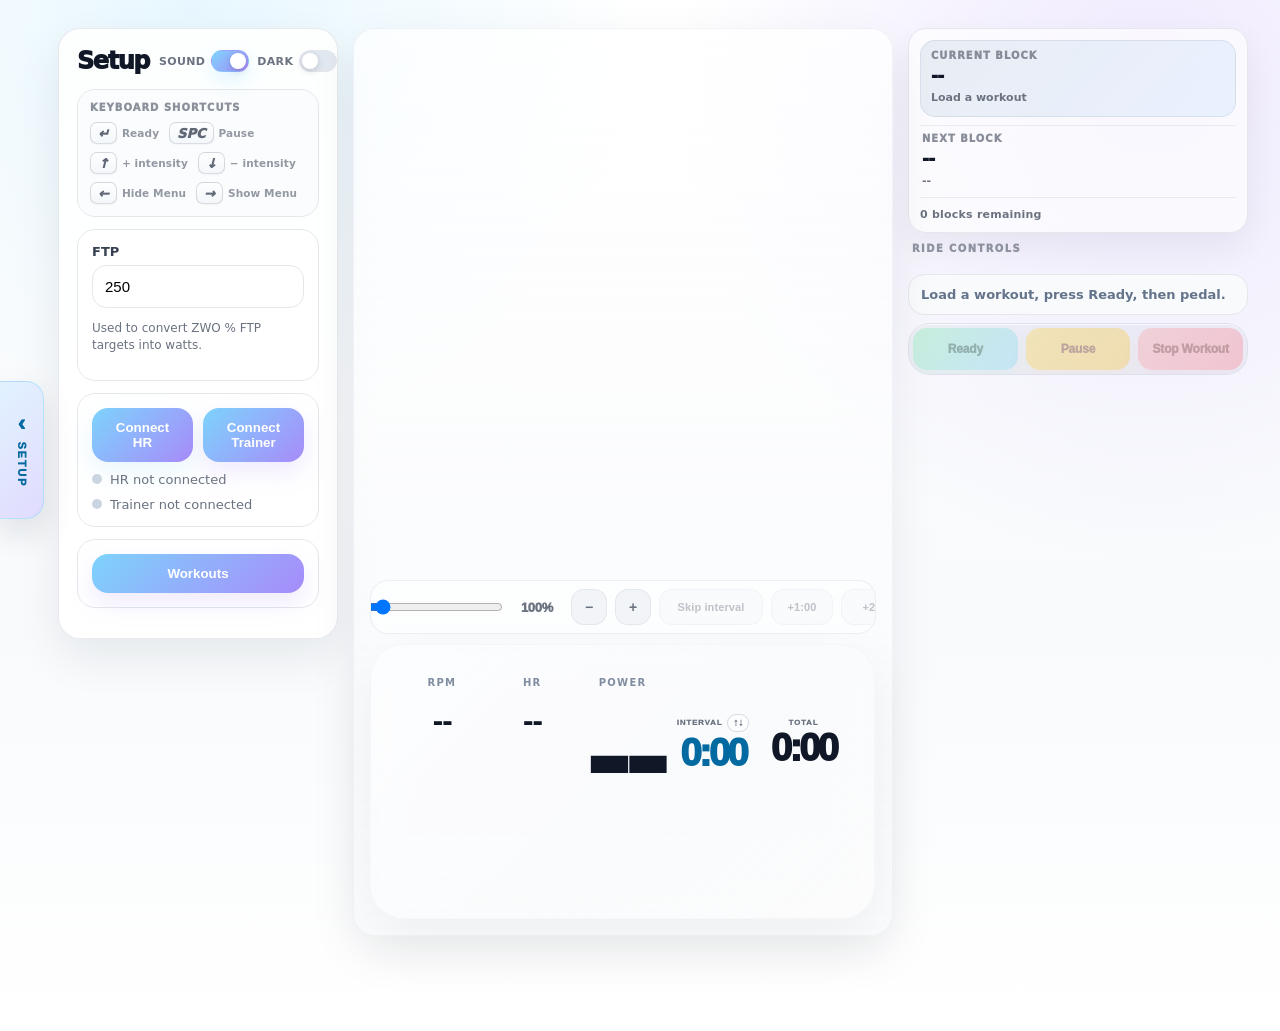
==== commit 1cd18a9a: "Load compact HUD module" ====
--- a/app/index.html
+++ b/app/index.html
@@ -10,7 +10,48 @@
 <button id="focusToggleBtn" class="focus-toggle" type="button" title="Hide setup panel"><span class="setup-arrow">‹</span><span class="setup-label">SETUP</span></button>
 <button id="exitRideModeBtn" class="floating-exit ghost">Exit Ride Mode</button>
 <div id="savedWorkoutsOverlay" class="settings-overlay"></div>
-<div id="savedWorkoutsModal" class="saved-workouts-modal"></div>
+<div id="savedWorkoutsModal" class="saved-workouts-modal">
+  <div class="saved-workouts-head">
+    <div><strong>Workouts</strong><span>Browse, filter, tag and load your training sessions</span></div>
+    <button id="closeSavedWorkoutsBtn" class="ghost icon-btn" type="button">×</button>
+  </div>
+  <div class="saved-workouts-content">
+    <aside class="library-sidebar">
+      <div class="library-section-title">Filters</div>
+      <div id="libraryCategoryChips" class="filter-chip-group"></div>
+      <div class="library-section-title">Labels</div>
+      <div id="libraryLabelChips" class="filter-chip-group"></div>
+      <div class="library-section-title">Import</div>
+      <div class="library-save-box">
+        <button id="importSaveZwoBtn" class="secondary import-save-btn" type="button">Import &amp; Save ZWO</button>
+        <input id="importSaveZwoInput" type="file" accept=".zwo,.xml" style="display:none;">
+        <div id="importSaveStatus">Choose a .zwo file to import it and save it straight into this library.</div>
+        <div class="library-save-divider">or</div>
+        <label for="libraryCategory">Category</label>
+        <input id="libraryCategory" type="text" list="libraryCategoryOptions" placeholder="e.g. Threshold">
+        <datalist id="libraryCategoryOptions"></datalist>
+        <label for="libraryLabels">Labels</label>
+        <input id="libraryLabels" type="text" placeholder="e.g. short, hard, climbing">
+        <button id="saveWorkoutBtn" class="secondary" disabled>Save Loaded Workout</button>
+      </div>
+    </aside>
+    <section class="library-main">
+      <div class="library-toolbar">
+        <input id="librarySearch" type="text" placeholder="Search workouts, categories or labels">
+        <select id="librarySort">
+          <option value="recent">Recently added</option>
+          <option value="name">A–Z</option>
+          <option value="duration_short">Duration: short to long</option>
+          <option value="duration_long">Duration: long to short</option>
+          <option value="category">Category</option>
+          <option value="favourite">Favourites first</option>
+        </select>
+        <select id="libraryCategoryFilter" style="display:none"><option value="">All categories</option></select>
+      </div>
+      <div id="savedWorkoutList" class="saved-workout-list"></div>
+    </section>
+  </div>
+</div>
 <div id="workoutEndOverlay" class="settings-overlay"></div>
 <div id="workoutEndModal" class="workout-end-modal"></div>
 <div id="stopConfirmOverlay" class="settings-overlay"></div>
@@ -23,7 +64,7 @@
 </div>
 <main class="app"></main>
 <script src="./ui/app-shell.js"></script>
-<script src="./ui/modals.js"></script>
+<script src="./core/hud.js"></script>
 <script src="./core/keyboard.js"></script>
 <script src="./timeline/timeline-controls.js"></script>
 <script src="./core/legacy-ride-mode-cleanup.js"></script>
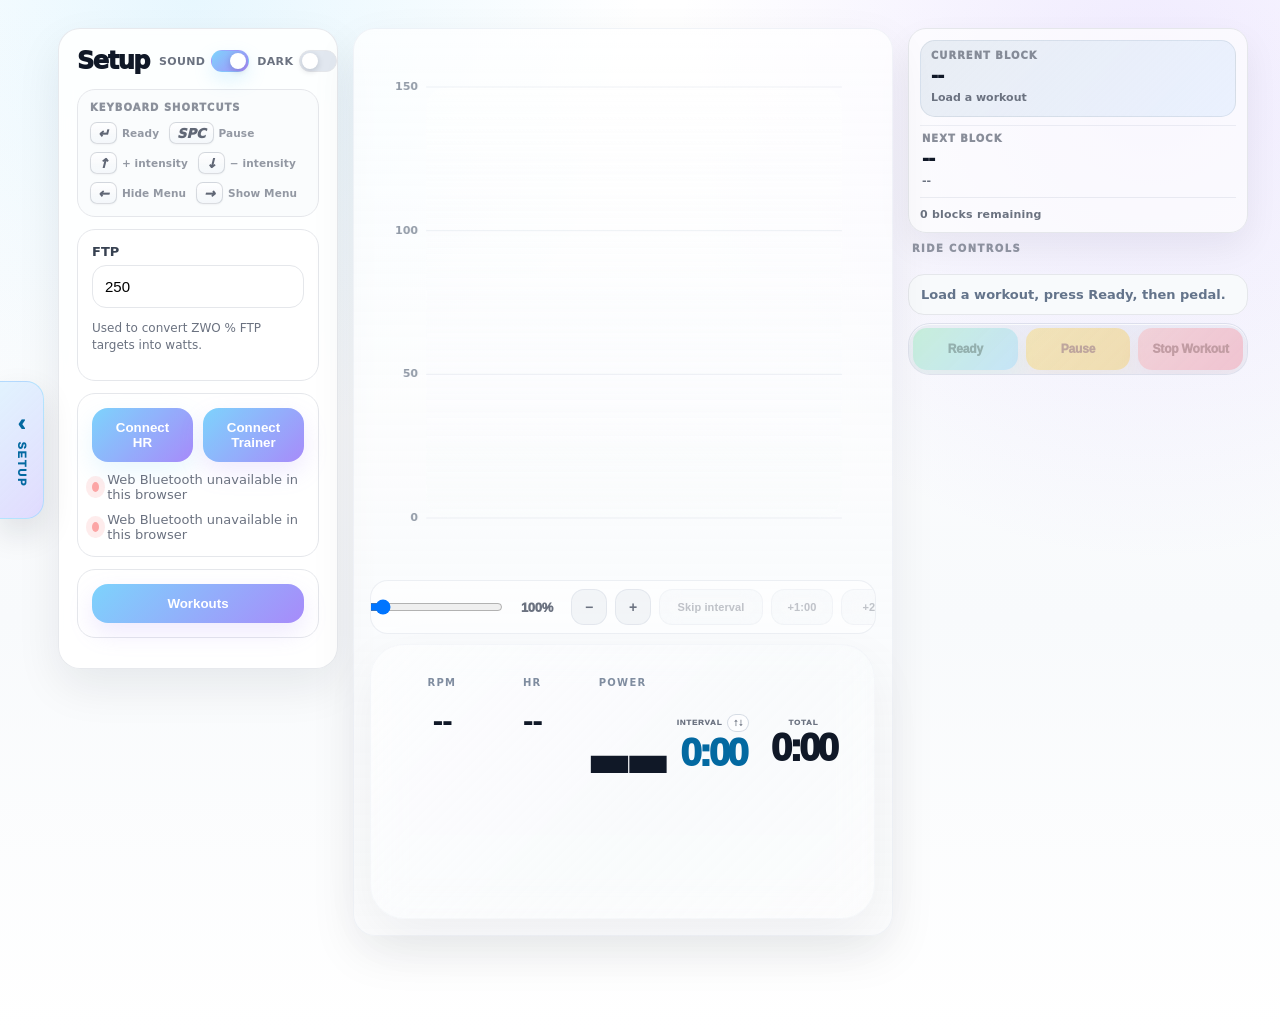
==== commit c3445b03: "Restore workout summary modal markup" ====
--- a/app/index.html
+++ b/app/index.html
@@ -53,9 +53,49 @@
   </div>
 </div>
 <div id="workoutEndOverlay" class="settings-overlay"></div>
-<div id="workoutEndModal" class="workout-end-modal"></div>
+<div id="workoutEndModal" class="workout-end-modal">
+  <div class="workout-end-head">
+    <div><strong id="workoutEndTitle">Workout Complete</strong><span id="workoutEndSubtitle">Ride summary</span></div>
+    <button id="closeWorkoutEndBtn" class="ghost icon-btn" type="button">×</button>
+  </div>
+  <div class="workout-end-content">
+    <div class="workout-end-shot"><img id="workoutEndTimelineImg" alt="Workout share image preview"></div>
+    <div class="workout-end-grid">
+      <div class="summary-stat"><span>Duration</span><strong id="summaryDuration">0:00</strong></div>
+      <div class="summary-stat"><span>Avg Power</span><strong id="summaryAvgPower">--</strong></div>
+      <div class="summary-stat"><span>Max Power</span><strong id="summaryMaxPower">--</strong></div>
+      <div class="summary-stat"><span>Avg HR</span><strong id="summaryAvgHr">--</strong></div>
+      <div class="summary-stat"><span>Max HR</span><strong id="summaryMaxHr">--</strong></div>
+      <div class="summary-stat"><span>TSS</span><strong id="summaryTss">0</strong></div>
+      <div class="summary-stat"><span>Compliance</span><strong id="summaryCompliance">--</strong></div>
+      <div class="summary-stat"><span>Samples</span><strong id="summarySamples">0</strong></div>
+    </div>
+    <label for="rideNotes">Ride notes</label>
+    <textarea id="rideNotes" placeholder="How did this feel?" rows="3"></textarea>
+    <div class="workout-end-actions">
+      <button id="logWorkoutBtn" type="button">Log Workout</button>
+      <button id="uploadStravaBtn" class="secondary" type="button">Upload to Strava</button>
+      <button id="modalExportTcxBtn" class="ghost" type="button">Export TCX</button>
+      <button id="saveSummaryScreenshotBtn" class="green" type="button">Save Share Image</button>
+      <button id="discardWorkoutBtn" class="danger" type="button">Discard Workout</button>
+    </div>
+    <div id="ftpEndActions" class="ftp-end-actions">
+      <button id="updateFtpBtn" class="green" type="button">Update FTP</button>
+      <button id="keepFtpBtn" class="ghost" type="button">Keep Current FTP</button>
+    </div>
+  </div>
+</div>
 <div id="stopConfirmOverlay" class="settings-overlay"></div>
-<div id="stopConfirmModal" class="stop-confirm-modal"></div>
+<div id="stopConfirmModal" class="stop-confirm-modal">
+  <div class="stop-confirm-content">
+    <strong>Are you sure you want to stop?</strong>
+    <p>Yes will end this session and open the workout summary. No will return you to Ready state.</p>
+    <div class="stop-confirm-actions">
+      <button id="confirmStopYesBtn" class="danger" type="button">Yes, Stop Workout</button>
+      <button id="confirmStopNoBtn" class="ghost" type="button">No, Back to Ready</button>
+    </div>
+  </div>
+</div>
 <div style="display:none" aria-hidden="true">
   <span id="targetPower"></span><span id="intervalText"></span><span id="currentName"></span><span id="remainingText"></span><span id="nextName"></span><span id="feedbackTitle"></span><span id="feedbackText"></span>
 </div>
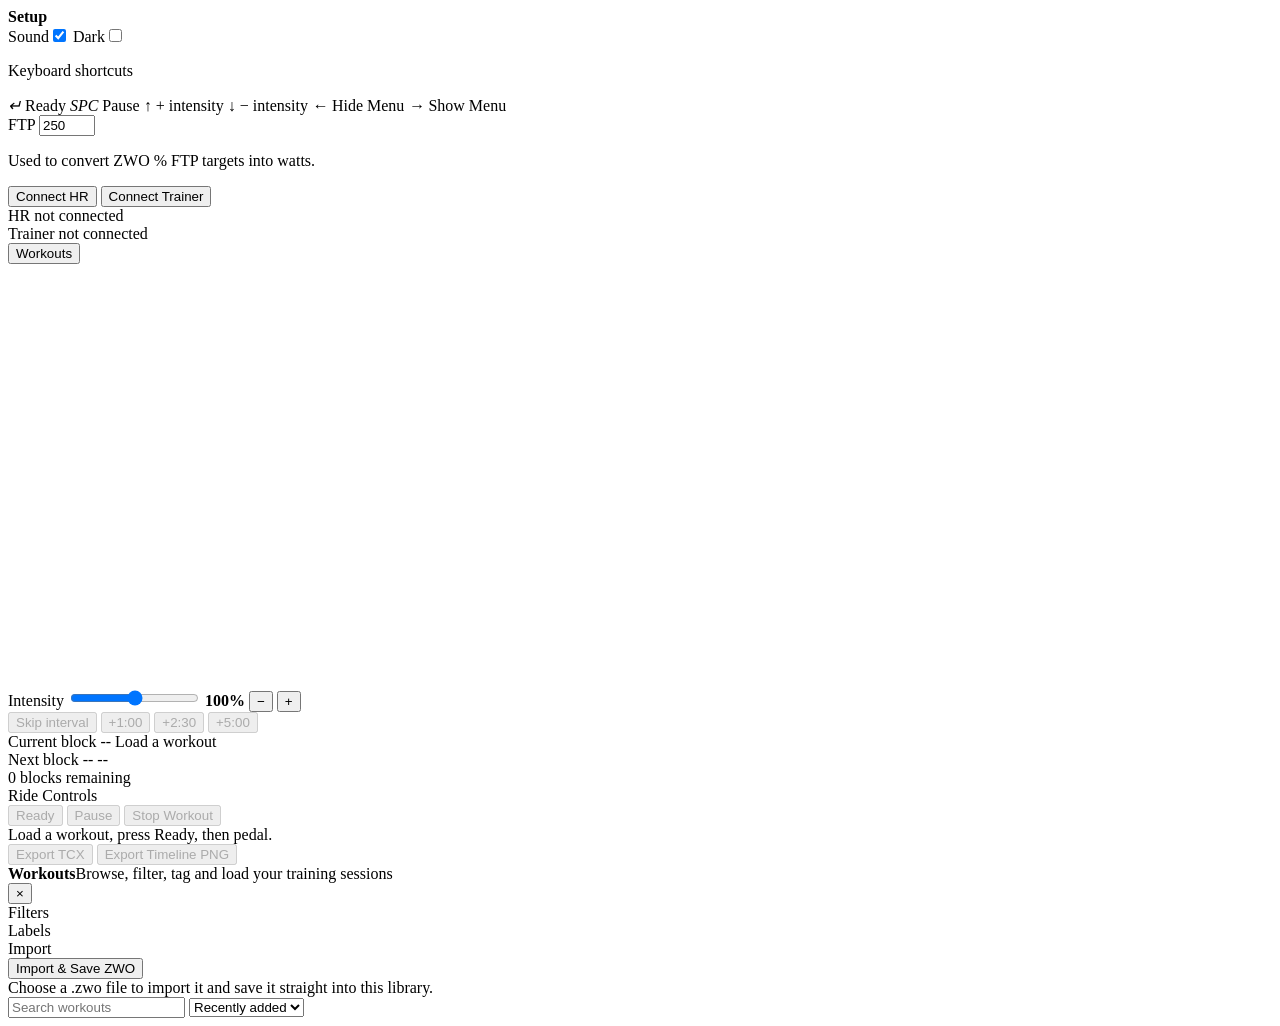
==== commit ea6069c0: "Restore proper app index bootstrap structure" ====
--- a/app/index.html
+++ b/app/index.html
@@ -1,117 +1,56 @@
 <!DOCTYPE html>
 <html lang="en">
 <head>
-<meta charset="UTF-8" />
-<meta name="viewport" content="width=device-width, initial-scale=1.0"/>
-<title>veera.cc</title>
-<link rel="stylesheet" href="./styles.css" />
+  <meta charset="UTF-8" />
+  <meta name="viewport" content="width=device-width, initial-scale=1.0" />
+  <title>Veera Trainer</title>
+  <link rel="stylesheet" href="./styles.css" />
 </head>
 <body>
-<button id="focusToggleBtn" class="focus-toggle" type="button" title="Hide setup panel"><span class="setup-arrow">‹</span><span class="setup-label">SETUP</span></button>
-<button id="exitRideModeBtn" class="floating-exit ghost">Exit Ride Mode</button>
-<div id="savedWorkoutsOverlay" class="settings-overlay"></div>
-<div id="savedWorkoutsModal" class="saved-workouts-modal">
-  <div class="saved-workouts-head">
-    <div><strong>Workouts</strong><span>Browse, filter, tag and load your training sessions</span></div>
-    <button id="closeSavedWorkoutsBtn" class="ghost icon-btn" type="button">×</button>
-  </div>
-  <div class="saved-workouts-content">
-    <aside class="library-sidebar">
-      <div class="library-section-title">Filters</div>
-      <div id="libraryCategoryChips" class="filter-chip-group"></div>
-      <div class="library-section-title">Labels</div>
-      <div id="libraryLabelChips" class="filter-chip-group"></div>
-      <div class="library-section-title">Import</div>
-      <div class="library-save-box">
-        <button id="importSaveZwoBtn" class="secondary import-save-btn" type="button">Import &amp; Save ZWO</button>
-        <input id="importSaveZwoInput" type="file" accept=".zwo,.xml" style="display:none;">
-        <div id="importSaveStatus">Choose a .zwo file to import it and save it straight into this library.</div>
-        <div class="library-save-divider">or</div>
-        <label for="libraryCategory">Category</label>
-        <input id="libraryCategory" type="text" list="libraryCategoryOptions" placeholder="e.g. Threshold">
-        <datalist id="libraryCategoryOptions"></datalist>
-        <label for="libraryLabels">Labels</label>
-        <input id="libraryLabels" type="text" placeholder="e.g. short, hard, climbing">
-        <button id="saveWorkoutBtn" class="secondary" disabled>Save Loaded Workout</button>
-      </div>
-    </aside>
-    <section class="library-main">
-      <div class="library-toolbar">
-        <input id="librarySearch" type="text" placeholder="Search workouts, categories or labels">
-        <select id="librarySort">
-          <option value="recent">Recently added</option>
-          <option value="name">A–Z</option>
-          <option value="duration_short">Duration: short to long</option>
-          <option value="duration_long">Duration: long to short</option>
-          <option value="category">Category</option>
-          <option value="favourite">Favourites first</option>
-        </select>
-        <select id="libraryCategoryFilter" style="display:none"><option value="">All categories</option></select>
-      </div>
-      <div id="savedWorkoutList" class="saved-workout-list"></div>
-    </section>
-  </div>
-</div>
-<div id="workoutEndOverlay" class="settings-overlay"></div>
-<div id="workoutEndModal" class="workout-end-modal">
-  <div class="workout-end-head">
-    <div><strong id="workoutEndTitle">Workout Complete</strong><span id="workoutEndSubtitle">Ride summary</span></div>
-    <button id="closeWorkoutEndBtn" class="ghost icon-btn" type="button">×</button>
-  </div>
-  <div class="workout-end-content">
-    <div class="workout-end-shot"><img id="workoutEndTimelineImg" alt="Workout share image preview"></div>
-    <div class="workout-end-grid">
-      <div class="summary-stat"><span>Duration</span><strong id="summaryDuration">0:00</strong></div>
-      <div class="summary-stat"><span>Avg Power</span><strong id="summaryAvgPower">--</strong></div>
-      <div class="summary-stat"><span>Max Power</span><strong id="summaryMaxPower">--</strong></div>
-      <div class="summary-stat"><span>Avg HR</span><strong id="summaryAvgHr">--</strong></div>
-      <div class="summary-stat"><span>Max HR</span><strong id="summaryMaxHr">--</strong></div>
-      <div class="summary-stat"><span>TSS</span><strong id="summaryTss">0</strong></div>
-      <div class="summary-stat"><span>Compliance</span><strong id="summaryCompliance">--</strong></div>
-      <div class="summary-stat"><span>Samples</span><strong id="summarySamples">0</strong></div>
-    </div>
-    <label for="rideNotes">Ride notes</label>
-    <textarea id="rideNotes" placeholder="How did this feel?" rows="3"></textarea>
-    <div class="workout-end-actions">
-      <button id="logWorkoutBtn" type="button">Log Workout</button>
-      <button id="uploadStravaBtn" class="secondary" type="button">Upload to Strava</button>
-      <button id="modalExportTcxBtn" class="ghost" type="button">Export TCX</button>
-      <button id="saveSummaryScreenshotBtn" class="green" type="button">Save Share Image</button>
-      <button id="discardWorkoutBtn" class="danger" type="button">Discard Workout</button>
-    </div>
-    <div id="ftpEndActions" class="ftp-end-actions">
-      <button id="updateFtpBtn" class="green" type="button">Update FTP</button>
-      <button id="keepFtpBtn" class="ghost" type="button">Keep Current FTP</button>
-    </div>
-  </div>
-</div>
-<div id="stopConfirmOverlay" class="settings-overlay"></div>
-<div id="stopConfirmModal" class="stop-confirm-modal">
-  <div class="stop-confirm-content">
-    <strong>Are you sure you want to stop?</strong>
-    <p>Yes will end this session and open the workout summary. No will return you to Ready state.</p>
-    <div class="stop-confirm-actions">
-      <button id="confirmStopYesBtn" class="danger" type="button">Yes, Stop Workout</button>
-      <button id="confirmStopNoBtn" class="ghost" type="button">No, Back to Ready</button>
-    </div>
-  </div>
-</div>
-<div style="display:none" aria-hidden="true">
-  <span id="targetPower"></span><span id="intervalText"></span><span id="currentName"></span><span id="remainingText"></span><span id="nextName"></span><span id="feedbackTitle"></span><span id="feedbackText"></span>
-</div>
-<div style="display:none" aria-hidden="true">
-  <span id="rideBlockTitle"></span><span id="rideTargetPower"></span><span id="rideSubText"></span>
-</div>
-<main class="app"></main>
-<script src="./ui/app-shell.js"></script>
-<script src="./core/hud.js"></script>
-<script src="./core/keyboard.js"></script>
-<script src="./timeline/timeline-controls.js"></script>
-<script src="./core/legacy-ride-mode-cleanup.js"></script>
-<script src="./main.js"></script>
-<script src="./core/audio.js"></script>
-<script src="./timeline/timeline-renderer.js"></script>
-<script src="./workout/session-reset.js"></script>
-<script src="./export/share-card.js"></script>
+  <main class="app"></main>
+
+  <div id="savedWorkoutsModal" class="modal"></div>
+  <div id="workoutEndModal" class="modal"></div>
+  <div id="stopConfirmModal" class="modal"></div>
+
+  <script>
+    // Modal shell required before main.js binds event listeners.
+    (function(){
+      const saved = document.getElementById('savedWorkoutsModal');
+      if(saved && !document.getElementById('closeSavedWorkoutsBtn')){
+        saved.innerHTML = `
+          <div class="saved-workouts-head">
+            <div><strong>Workouts</strong><span>Browse, filter, tag and load your training sessions</span></div>
+            <button id="closeSavedWorkoutsBtn" class="ghost icon-btn" type="button">×</button>
+          </div>
+          <div class="saved-workouts-content">
+            <aside class="library-sidebar">
+              <div class="library-section-title">Filters</div>
+              <div id="libraryCategoryChips" class="filter-chip-group"></div>
+              <div class="library-section-title">Labels</div>
+              <div id="libraryLabelChips" class="filter-chip-group"></div>
+              <div class="library-section-title">Import</div>
+              <div class="library-save-box">
+                <button id="importSaveZwoBtn" class="secondary import-save-btn" type="button">Import &amp; Save ZWO</button>
+                <input id="importSaveZwoInput" type="file" accept=".zwo,.xml" style="display:none;">
+                <div id="importSaveStatus">Choose a .zwo file to import it and save it straight into this library.</div>
+              </div>
+            </aside>
+            <section class="library-main">
+              <div class="library-toolbar">
+                <input id="librarySearch" type="text" placeholder="Search workouts">
+                <select id="librarySort">
+                  <option value="recent">Recently added</option>
+                </select>
+              </div>
+              <div id="savedWorkoutList" class="saved-workout-list"></div>
+            </section>
+          </div>`;
+      }
+    })();
+  </script>
+
+  <script src="./ui/app-shell.js"></script>
+  <script src="./main.js"></script>
 </body>
 </html>
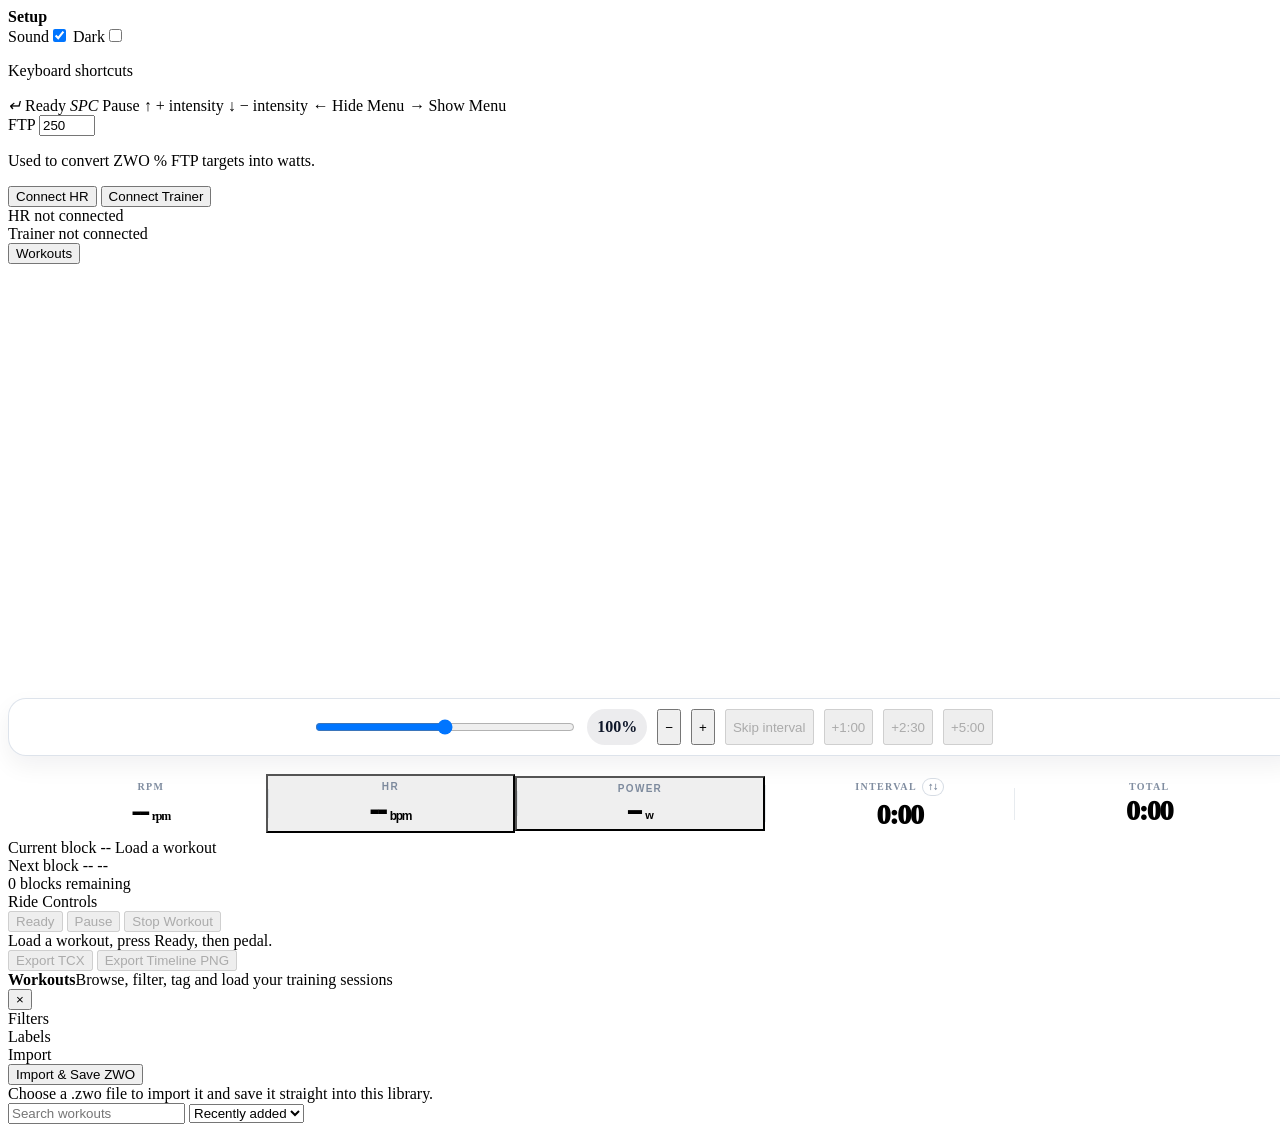
==== commit a3ce142d: "Restore missing app script bootstrap chain" ====
--- a/app/index.html
+++ b/app/index.html
@@ -14,7 +14,6 @@
   <div id="stopConfirmModal" class="modal"></div>
 
   <script>
-    // Modal shell required before main.js binds event listeners.
     (function(){
       const saved = document.getElementById('savedWorkoutsModal');
       if(saved && !document.getElementById('closeSavedWorkoutsBtn')){
@@ -51,6 +50,14 @@
   </script>
 
   <script src="./ui/app-shell.js"></script>
+  <script src="./core/hud.js"></script>
+  <script src="./core/keyboard.js"></script>
+  <script src="./timeline/timeline-controls.js"></script>
+  <script src="./core/legacy-ride-mode-cleanup.js"></script>
   <script src="./main.js"></script>
+  <script src="./core/audio.js"></script>
+  <script src="./timeline/timeline-renderer.js"></script>
+  <script src="./workout/session-reset.js"></script>
+  <script src="./export/share-card.js"></script>
 </body>
 </html>
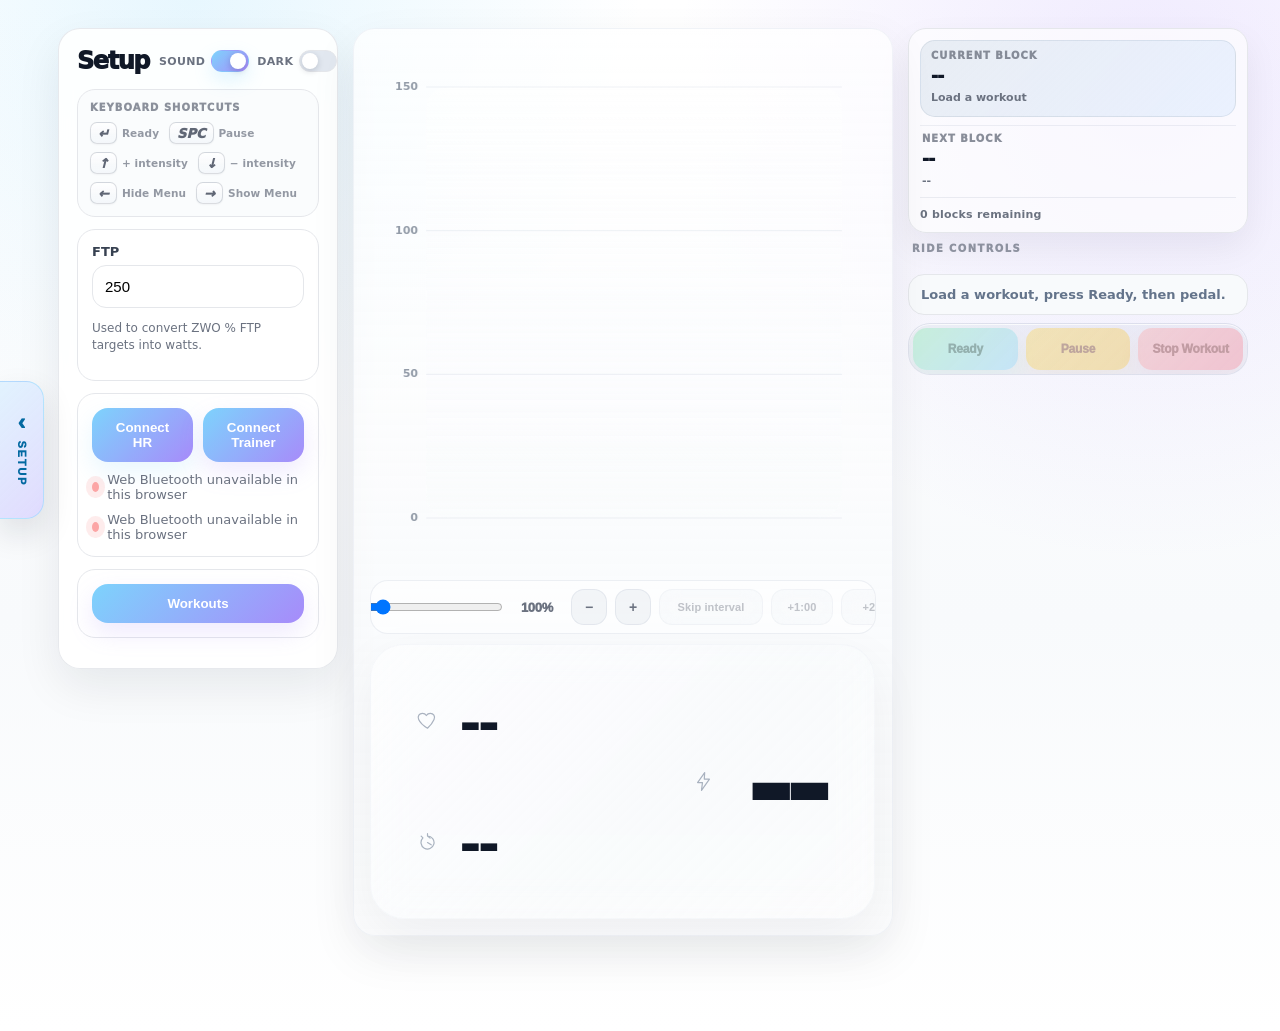
==== commit 1f921d27: "Add files via upload" ====
--- a/app/index.html
+++ b/app/index.html
@@ -1,63 +1,116 @@
 <!DOCTYPE html>
 <html lang="en">
 <head>
-  <meta charset="UTF-8" />
-  <meta name="viewport" content="width=device-width, initial-scale=1.0" />
-  <title>Veera Trainer</title>
-  <link rel="stylesheet" href="./styles.css" />
+<meta charset="UTF-8" />
+<meta name="viewport" content="width=device-width, initial-scale=1.0"/>
+<title>veera.cc</title>
+<link rel="stylesheet" href="./styles.css" />
 </head>
 <body>
-  <main class="app"></main>
-
-  <div id="savedWorkoutsModal" class="modal"></div>
-  <div id="workoutEndModal" class="modal"></div>
-  <div id="stopConfirmModal" class="modal"></div>
-
-  <script>
-    (function(){
-      const saved = document.getElementById('savedWorkoutsModal');
-      if(saved && !document.getElementById('closeSavedWorkoutsBtn')){
-        saved.innerHTML = `
-          <div class="saved-workouts-head">
-            <div><strong>Workouts</strong><span>Browse, filter, tag and load your training sessions</span></div>
-            <button id="closeSavedWorkoutsBtn" class="ghost icon-btn" type="button">×</button>
-          </div>
-          <div class="saved-workouts-content">
-            <aside class="library-sidebar">
-              <div class="library-section-title">Filters</div>
-              <div id="libraryCategoryChips" class="filter-chip-group"></div>
-              <div class="library-section-title">Labels</div>
-              <div id="libraryLabelChips" class="filter-chip-group"></div>
-              <div class="library-section-title">Import</div>
-              <div class="library-save-box">
-                <button id="importSaveZwoBtn" class="secondary import-save-btn" type="button">Import &amp; Save ZWO</button>
-                <input id="importSaveZwoInput" type="file" accept=".zwo,.xml" style="display:none;">
-                <div id="importSaveStatus">Choose a .zwo file to import it and save it straight into this library.</div>
-              </div>
-            </aside>
-            <section class="library-main">
-              <div class="library-toolbar">
-                <input id="librarySearch" type="text" placeholder="Search workouts">
-                <select id="librarySort">
-                  <option value="recent">Recently added</option>
-                </select>
-              </div>
-              <div id="savedWorkoutList" class="saved-workout-list"></div>
-            </section>
-          </div>`;
-      }
-    })();
-  </script>
-
-  <script src="./ui/app-shell.js"></script>
-  <script src="./core/hud.js"></script>
-  <script src="./core/keyboard.js"></script>
-  <script src="./timeline/timeline-controls.js"></script>
-  <script src="./core/legacy-ride-mode-cleanup.js"></script>
-  <script src="./main.js"></script>
-  <script src="./core/audio.js"></script>
-  <script src="./timeline/timeline-renderer.js"></script>
-  <script src="./workout/session-reset.js"></script>
-  <script src="./export/share-card.js"></script>
+<button id="focusToggleBtn" class="focus-toggle" type="button" title="Hide setup panel"><span class="setup-arrow">‹</span><span class="setup-label">SETUP</span></button>
+<button id="exitRideModeBtn" class="floating-exit ghost">Exit Ride Mode</button>
+<div id="savedWorkoutsOverlay" class="settings-overlay"></div>
+<div id="savedWorkoutsModal" class="saved-workouts-modal">
+  <div class="saved-workouts-head">
+    <div><strong>Workouts</strong><span>Browse, filter, tag and load your training sessions</span></div>
+    <button id="closeSavedWorkoutsBtn" class="ghost icon-btn" type="button">×</button>
+  </div>
+  <div class="saved-workouts-content">
+    <aside class="library-sidebar">
+      <div class="library-section-title">Filters</div>
+      <div id="libraryCategoryChips" class="filter-chip-group"></div>
+      <div class="library-section-title">Labels</div>
+      <div id="libraryLabelChips" class="filter-chip-group"></div>
+      <div class="library-section-title">Import</div>
+      <div class="library-save-box">
+        <button id="importSaveZwoBtn" class="secondary import-save-btn" type="button">Import &amp; Save ZWO</button>
+        <input id="importSaveZwoInput" type="file" accept=".zwo,.xml" style="display:none;">
+        <div id="importSaveStatus">Choose a .zwo file to import it and save it straight into this library.</div>
+        <div class="library-save-divider">or</div>
+        <label for="libraryCategory">Category</label>
+        <input id="libraryCategory" type="text" list="libraryCategoryOptions" placeholder="e.g. Threshold">
+        <datalist id="libraryCategoryOptions"></datalist>
+        <label for="libraryLabels">Labels</label>
+        <input id="libraryLabels" type="text" placeholder="e.g. short, hard, climbing">
+        <button id="saveWorkoutBtn" class="secondary" disabled>Save Loaded Workout</button>
+      </div>
+    </aside>
+    <section class="library-main">
+      <div class="library-toolbar">
+        <input id="librarySearch" type="text" placeholder="Search workouts, categories or labels">
+        <select id="librarySort">
+          <option value="recent">Recently added</option>
+          <option value="name">A–Z</option>
+          <option value="duration_short">Duration: short to long</option>
+          <option value="duration_long">Duration: long to short</option>
+          <option value="category">Category</option>
+          <option value="favourite">Favourites first</option>
+        </select>
+        <select id="libraryCategoryFilter" style="display:none"><option value="">All categories</option></select>
+      </div>
+      <div id="savedWorkoutList" class="saved-workout-list"></div>
+    </section>
+  </div>
+</div>
+<div id="workoutEndOverlay" class="settings-overlay"></div>
+<div id="workoutEndModal" class="workout-end-modal">
+  <div class="workout-end-head">
+    <div><strong id="workoutEndTitle">Workout Complete</strong><span id="workoutEndSubtitle">Ride summary</span></div>
+    <button id="closeWorkoutEndBtn" class="ghost icon-btn" type="button">×</button>
+  </div>
+  <div class="workout-end-content">
+    <div class="workout-end-shot"><img id="workoutEndTimelineImg" alt="Workout share image preview"></div>
+    <div class="workout-end-grid">
+      <div class="summary-stat"><span>Duration</span><strong id="summaryDuration">0:00</strong></div>
+      <div class="summary-stat"><span>Avg Power</span><strong id="summaryAvgPower">--</strong></div>
+      <div class="summary-stat"><span>Max Power</span><strong id="summaryMaxPower">--</strong></div>
+      <div class="summary-stat"><span>Avg HR</span><strong id="summaryAvgHr">--</strong></div>
+      <div class="summary-stat"><span>Max HR</span><strong id="summaryMaxHr">--</strong></div>
+      <div class="summary-stat"><span>TSS</span><strong id="summaryTss">0</strong></div>
+      <div class="summary-stat"><span>Compliance</span><strong id="summaryCompliance">--</strong></div>
+      <div class="summary-stat"><span>Samples</span><strong id="summarySamples">0</strong></div>
+    </div>
+    <label for="rideNotes">Ride notes</label>
+    <textarea id="rideNotes" placeholder="How did this feel?" rows="3"></textarea>
+    <div class="workout-end-actions">
+      <button id="logWorkoutBtn" type="button">Log Workout</button>
+      <button id="uploadStravaBtn" class="secondary" type="button">Upload to Strava</button>
+      <button id="modalExportTcxBtn" class="ghost" type="button">Export TCX</button>
+      <button id="saveSummaryScreenshotBtn" class="green" type="button">Save Share Image</button>
+      <button id="discardWorkoutBtn" class="danger" type="button">Discard Workout</button>
+    </div>
+    <div id="ftpEndActions" class="ftp-end-actions">
+      <button id="updateFtpBtn" class="green" type="button">Update FTP</button>
+      <button id="keepFtpBtn" class="ghost" type="button">Keep Current FTP</button>
+    </div>
+  </div>
+</div>
+<div id="stopConfirmOverlay" class="settings-overlay"></div>
+<div id="stopConfirmModal" class="stop-confirm-modal">
+  <div class="stop-confirm-content">
+    <strong>Are you sure you want to stop?</strong>
+    <p>Yes will end this session and open the workout summary. No will return you to Ready state.</p>
+    <div class="stop-confirm-actions">
+      <button id="confirmStopYesBtn" class="danger" type="button">Yes, Stop Workout</button>
+      <button id="confirmStopNoBtn" class="ghost" type="button">No, Back to Ready</button>
+    </div>
+  </div>
+</div>
+<div style="display:none" aria-hidden="true">
+  <span id="targetPower"></span><span id="intervalText"></span><span id="currentName"></span><span id="remainingText"></span><span id="nextName"></span><span id="feedbackTitle"></span><span id="feedbackText"></span>
+</div>
+<div style="display:none" aria-hidden="true">
+  <span id="rideBlockTitle"></span><span id="rideTargetPower"></span><span id="rideSubText"></span>
+</div>
+<main class="app"></main>
+<script src="./ui/app-shell.js"></script>
+<script src="./core/keyboard.js"></script>
+<script src="./timeline/timeline-controls.js"></script>
+<script src="./core/legacy-ride-mode-cleanup.js"></script>
+<script src="./main.js"></script>
+<script src="./core/audio.js"></script>
+<script src="./timeline/timeline-renderer.js"></script>
+<script src="./workout/session-reset.js"></script>
+<script src="./export/share-card.js"></script>
 </body>
 </html>
--- a/app/styles.css
+++ b/app/styles.css
@@ -0,0 +1,6905 @@
+:root{
+  --bg:#ffffff;
+  --panel:#ffffff;
+  --ink:#101827;
+  --muted:#6b7280;
+  --line:#e5e7eb;
+  --soft:#f8fafc;
+  --primary:#7dd3fc;
+  --primary2:#bae6fd;
+  --accent:#a78bfa;
+  --accent2:#ddd6fe;
+  --blue:#7dd3fc;
+  --blue2:#e0f2fe;
+  --green:#86efac;
+  --red:#fca5a5;
+  --amber:#fcd34d;
+  --shadow:0 18px 45px rgba(15,23,42,.08);
+  --shadow2:0 10px 25px rgba(125,211,252,.18);
+  --radius:22px;
+}
+body.dark{
+  --bg:#0f172a;
+  --panel:#111827;
+  --ink:#e5eefb;
+  --muted:#94a3b8;
+  --line:#263244;
+  --soft:#182235;
+  --primary:#38bdf8;
+  --primary2:#075985;
+  --accent:#c4b5fd;
+  --accent2:#4c1d95;
+  --blue:#38bdf8;
+  --blue2:#132a3a;
+  --green:#4ade80;
+  --red:#fb7185;
+  --amber:#fbbf24;
+  --shadow:0 18px 45px rgba(0,0,0,.28);
+  --shadow2:0 10px 25px rgba(56,189,248,.18);
+}
+*{box-sizing:border-box}
+body{
+  margin:0;
+  font-family:Inter,ui-sans-serif,system-ui,-apple-system,BlinkMacSystemFont,"Segoe UI",Arial,sans-serif;
+  color:var(--ink);
+  background:
+    radial-gradient(circle at 15% 0%, color-mix(in srgb, var(--primary) 18%, transparent), transparent 30%),
+    radial-gradient(circle at 90% 8%, color-mix(in srgb, var(--accent) 18%, transparent), transparent 32%),
+    linear-gradient(180deg,var(--bg),var(--soft) 60%,var(--bg));
+  min-height:100vh;
+}
+header{padding:24px}
+.hero{
+  max-width:1280px;
+  margin:0 auto;
+  background:linear-gradient(135deg,#111827,#182235 60%,#0f172a);
+  color:#fff;
+  border-radius:30px;
+  padding:26px;
+  box-shadow:var(--shadow);
+  position:relative;
+  overflow:hidden;
+}
+.hero:after{
+  content:"";
+  position:absolute;
+  width:300px;height:300px;border-radius:50%;
+  right:-90px;top:-100px;
+  background:radial-gradient(circle,rgba(252,82,0,.65),transparent 62%);
+}
+.hero h1{margin:0;font-size:32px;letter-spacing:-.04em}
+.hero p{max-width:820px;color:#cbd5e1;line-height:1.5;margin:8px 0 0}
+.badges{display:flex;gap:10px;flex-wrap:wrap;margin-top:16px}
+.badge{
+  padding:8px 12px;border-radius:999px;
+  background:rgba(255,255,255,.10);
+  border:1px solid rgba(255,255,255,.16);
+  font-size:13px;
+}
+.app{
+  max-width:1280px;
+  margin:0 auto;
+  padding:0 24px 32px;
+  display:grid;
+  grid-template-columns:330px 1fr;
+  gap:18px;
+}
+.panel{
+  background:rgba(255,255,255,.88);
+  backdrop-filter:blur(10px);
+  border:1px solid rgba(229,231,235,.9);
+  border-radius:var(--radius);
+  padding:18px;
+  box-shadow:var(--shadow);
+  align-self:start;
+}
+.panel h2{
+  margin:0 0 14px;
+  font-size:18px;
+  letter-spacing:-.03em;
+}
+.card{
+  border:1px solid var(--line);
+  border-radius:18px;
+  padding:14px;
+  background:#fff;
+  margin-bottom:12px;
+  transition:transform .18s ease, box-shadow .18s ease, border-color .18s ease;
+}
+.card:hover{
+  transform:translateY(-2px);
+  box-shadow:0 14px 28px rgba(15,23,42,.08);
+  border-color:color-mix(in srgb, var(--primary) 38%, transparent);
+}
+label{font-size:13px;font-weight:800;color:#374151;display:block;margin-bottom:6px}
+input{
+  width:100%;
+  border:1px solid var(--line);
+  border-radius:14px;
+  padding:12px;
+  font-size:15px;
+  outline:none;
+  transition:border .15s ease, box-shadow .15s ease;
+}
+input:focus{
+  border-color:var(--blue);
+  box-shadow:0 0 0 5px color-mix(in srgb, var(--primary) 18%, transparent);
+}
+button,.file-label{
+  appearance:none;
+  border:0;
+  border-radius:16px;
+  padding:12px 14px;
+  font-weight:900;
+  cursor:pointer;
+  background:linear-gradient(135deg,var(--primary),var(--accent));
+  color:#fff;
+  box-shadow:var(--shadow2);
+  transition:transform .15s ease, filter .15s ease, box-shadow .15s ease;
+  display:inline-flex;
+  justify-content:center;
+  align-items:center;
+  gap:8px;
+  width:100%;
+}
+button:hover,.file-label:hover{transform:translateY(-2px);filter:saturate(1.08)}
+button:active,.file-label:active{transform:translateY(0)}
+button.secondary{
+  background:linear-gradient(135deg,var(--primary),var(--accent));
+  box-shadow:0 10px 25px color-mix(in srgb, var(--accent) 18%, transparent);
+}
+button.ghost{
+  background:#fff;
+  color:var(--ink);
+  border:1px solid var(--line);
+  box-shadow:none;
+}
+button.danger{
+  background:linear-gradient(135deg,var(--red),var(--accent));
+}
+button.green{
+  background:linear-gradient(135deg,var(--green),var(--primary));
+  box-shadow:0 10px 25px rgba(22,163,74,.18);
+}
+button:disabled{
+  opacity:.45;
+  cursor:not-allowed;
+  transform:none;
+  filter:none;
+}
+input[type=file]{display:none}
+.status{
+  display:flex;
+  align-items:center;
+  gap:8px;
+  color:var(--muted);
+  font-size:13px;
+  margin-top:10px;
+}
+.dot{
+  width:10px;height:10px;border-radius:50%;
+  background:#cbd5e1;
+}
+.dot.ok{background:var(--green);box-shadow:0 0 0 6px rgba(22,163,74,.12)}
+.dot.bad{background:var(--red);box-shadow:0 0 0 6px rgba(239,68,68,.10)}
+.dot.warn{background:var(--amber);box-shadow:0 0 0 6px rgba(245,158,11,.12)}
+.grid{
+  display:grid;
+  grid-template-columns:repeat(4,1fr);
+  gap:14px;
+  margin-bottom:18px;
+}
+.metric{
+  background:#fff;
+  border:1px solid var(--line);
+  border-radius:24px;
+  padding:18px;
+  box-shadow:0 12px 28px rgba(15,23,42,.06);
+  min-height:132px;
+  position:relative;
+  overflow:hidden;
+}
+.metric:after{display:none !important;}
+.metric .label{
+  color:var(--muted);
+  font-size:13px;
+  font-weight:800;
+  text-transform:uppercase;
+  letter-spacing:.06em;
+}
+.metric .value{
+  font-size:42px;
+  font-weight:950;
+  letter-spacing:-.05em;
+  margin-top:12px;
+  position:relative;
+  z-index:1;
+}
+.metric .unit{
+  font-size:15px;
+  color:var(--muted);
+  margin-left:4px;
+}
+.main{align-self:start}
+.player{
+  display:grid;
+  grid-template-columns:minmax(0,1fr) 340px;
+  gap:18px;
+}
+.timeline,.target-card,.interval-card{
+  background:#fff;
+  border:1px solid var(--line);
+  border-radius:var(--radius);
+  padding:16px;
+  box-shadow:var(--shadow);
+}
+canvas{
+  width:100%;
+  height:300px;
+  border-radius:18px;
+  background:linear-gradient(180deg,#f8fafc,#fff);
+  border:1px solid var(--line);
+}
+.controls{
+  display:grid;
+  grid-template-columns:repeat(3,1fr);
+  gap:10px;
+  margin-top:14px;
+}
+.mini-controls{
+  display:grid;
+  grid-template-columns:1fr 1fr 1fr;
+  gap:10px;
+  margin-top:10px;
+}
+.side-stack{
+  display:grid;
+  gap:18px;
+}
+.target-card{
+  background:#0f172a;
+  color:#fff;
+  position:relative;
+  overflow:hidden;
+}
+.target-card:after{
+  content:"";
+  position:absolute;
+  width:220px;height:220px;border-radius:50%;
+  right:-100px;top:-100px;
+  background:radial-gradient(circle,rgba(252,82,0,.48),transparent 65%);
+}
+.target-card h2{margin:0 0 12px;position:relative;z-index:1}
+.big-target{
+  font-size:58px;
+  font-weight:950;
+  letter-spacing:-.06em;
+  color:#fff;
+  position:relative;
+  z-index:1;
+}
+.subtle{color:#94a3b8;font-size:13px;line-height:1.5;position:relative;z-index:1}
+.feedback{
+  margin-top:12px;
+  padding:12px;
+  border-radius:16px;
+  background:rgba(255,255,255,.08);
+  border:1px solid rgba(255,255,255,.10);
+  position:relative;
+  z-index:1;
+}
+.feedback strong{display:block;font-size:15px;margin-bottom:4px}
+.progress-wrap{
+  background:#e5e7eb;
+  height:14px;
+  border-radius:999px;
+  overflow:hidden;
+  margin:12px 0 6px;
+}
+.progress{
+  height:100%;
+  width:0%;
+  border-radius:999px;
+  background:linear-gradient(90deg,var(--primary),var(--accent));
+  transition:width .25s linear;
+}
+.block-list{
+  max-height:310px;
+  overflow:auto;
+  padding-right:4px;
+}
+.block-row{
+  display:flex;
+  justify-content:space-between;
+  gap:10px;
+  border-bottom:1px solid var(--line);
+  padding:10px 0;
+  font-size:14px;
+}
+.block-row.active{
+  color:var(--orange);
+  font-weight:900;
+}
+.block-row span:last-child{color:var(--muted);text-align:right}
+.block-row.active span:last-child{color:var(--orange)}
+.drop-zone{
+  border:2px dashed color-mix(in srgb, var(--primary) 45%, transparent);
+  background:#f0f9ff;
+  border-radius:18px;
+  padding:16px;
+  text-align:center;
+  color:#0369a1;
+  font-weight:900;
+  transition:background .15s ease, transform .15s ease;
+  margin-bottom:12px;
+}
+.drop-zone.dragover{
+  background:#dff3ff;
+  transform:scale(1.01);
+}
+.notice{
+  background:#fff7ed;
+  border:1px solid #fed7aa;
+  color:#9a3412;
+  padding:12px;
+  border-radius:16px;
+  font-size:13px;
+  line-height:1.45;
+}
+.small{
+  font-size:12px;
+  color:var(--muted);
+  line-height:1.4;
+}
+.kv{
+  display:grid;
+  grid-template-columns:1fr auto;
+  gap:8px;
+  font-size:14px;
+  padding:8px 0;
+  border-bottom:1px solid var(--line);
+}
+.kv:last-child{border-bottom:0}
+.kv span:last-child{font-weight:900}
+
+.log{
+  background:#0f172a;
+  color:#cbd5e1;
+  border-radius:16px;
+  padding:12px;
+  font-family:ui-monospace,SFMono-Regular,Menlo,monospace;
+  font-size:12px;
+  line-height:1.45;
+  max-height:180px;
+  overflow:auto;
+  white-space:pre-wrap;
+}
+.erg-row{
+  display:grid;
+  grid-template-columns:1fr 1fr;
+  gap:10px;
+}
+.erg-grid{
+  display:grid;
+  grid-template-columns:1fr 1fr;
+  gap:10px;
+}
+.auto-erg-banner{
+  margin-top:12px;
+  padding:12px;
+  border-radius:16px;
+  background:#ecfdf5;
+  border:1px solid #bbf7d0;
+  color:#166534;
+  font-size:13px;
+  font-weight:800;
+}
+.auto-erg-banner.off{
+  background:#f8fafc;
+  border-color:#e5e7eb;
+  color:#64748b;
+}
+.recording-panel{
+  background:#fff;
+  border:1px solid var(--line);
+  border-radius:var(--radius);
+  padding:16px;
+  box-shadow:var(--shadow);
+  margin-top:18px;
+}
+.rec-dot{
+  display:inline-block;
+  width:10px;
+  height:10px;
+  border-radius:999px;
+  background:#cbd5e1;
+  margin-right:8px;
+}
+.rec-dot.on{
+  background:#ef4444;
+  box-shadow:0 0 0 6px rgba(239,68,68,.12);
+  animation:pulseRec 1.2s infinite;
+}
+@keyframes pulseRec{
+  0%{transform:scale(1)}
+  50%{transform:scale(1.25)}
+  100%{transform:scale(1)}
+}
+.ready-banner{
+  margin-top:12px;
+  padding:12px;
+  border-radius:16px;
+  background:#f8fafc;
+  border:1px solid var(--line);
+  color:#64748b;
+  font-size:13px;
+  font-weight:800;
+}
+.ready-banner.on{
+  background:#eff6ff;
+  border-color:#bfdbfe;
+  color:#1d4ed8;
+  animation:softPulse 1.6s infinite;
+}
+@keyframes softPulse{
+  0%{box-shadow:0 0 0 0 color-mix(in srgb, var(--accent) 18%, transparent)}
+  70%{box-shadow:0 0 0 10px transparent}
+  100%{box-shadow:0 0 0 0 transparent}
+}
+
+.record-grid{
+  display:grid;
+  grid-template-columns:repeat(4,1fr);
+  gap:10px;
+  margin-top:12px;
+}
+.record-stat{
+  background:#f8fafc;
+  border:1px solid var(--line);
+  border-radius:16px;
+  padding:10px;
+}
+.record-stat span{
+  display:block;
+  color:var(--muted);
+  font-size:12px;
+  font-weight:800;
+  text-transform:uppercase;
+  letter-spacing:.04em;
+}
+.record-stat strong{
+  display:block;
+  margin-top:4px;
+  font-size:20px;
+}
+
+
+
+
+.ride-hero{
+  background:#0f172a;
+  color:#fff;
+  border-radius:30px;
+  padding:22px;
+  box-shadow:var(--shadow);
+  margin-bottom:18px;
+  position:relative;
+  overflow:hidden;
+}
+.ride-hero:after{
+  content:"";
+  position:absolute;
+  width:260px;height:260px;border-radius:999px;
+  right:-90px;top:-90px;
+  background:radial-gradient(circle,color-mix(in srgb, var(--primary) 42%, transparent),transparent 66%);
+}
+.ride-hero-content{
+  position:relative;
+  z-index:1;
+  display:grid;
+  grid-template-columns:1fr auto;
+  gap:18px;
+  align-items:center;
+}
+.ride-title{
+  font-size:20px;
+  color:#94a3b8;
+  font-weight:800;
+  margin-bottom:6px;
+}
+.ride-target{
+  font-size:82px;
+  font-weight:950;
+  letter-spacing:-.08em;
+  line-height:.92;
+}
+.ride-target span{
+  font-size:26px;
+  letter-spacing:0;
+  color:#cbd5e1;
+}
+.ride-sub{
+  color:#cbd5e1;
+  margin-top:10px;
+  font-weight:700;
+}
+.intensity-wrap{
+  margin-top:12px;
+}
+.intensity-row{
+  display:grid;
+  grid-template-columns:auto 1fr auto;
+  gap:10px;
+  align-items:center;
+}
+input[type=range]{
+  width:100%;
+  accent-color:var(--orange);
+}
+.ride-mode .app{
+  max-width:1500px;
+  grid-template-columns:1fr;
+}
+.ride-mode .panel{
+  display:none;
+}
+.ride-mode header{
+  display:none;
+}
+.ride-mode .grid{
+  grid-template-columns:repeat(4,1fr);
+}
+.ride-mode .player{
+  grid-template-columns:1fr 380px;
+}
+.ride-mode .timeline{
+  min-height:520px;
+}
+.ride-mode canvas{
+  height:360px;
+}
+.floating-exit{
+  position:fixed;
+  top:14px;
+  right:14px;
+  z-index:20;
+  width:auto;
+  padding:10px 14px;
+  display:none;
+}
+.ride-mode .floating-exit{
+  display:inline-flex;
+}
+.debug-collapsed summary{
+  cursor:pointer;
+  font-weight:900;
+}
+.sound-toggle{
+  display:flex;
+  gap:8px;
+  align-items:center;
+  font-size:13px;
+  font-weight:800;
+  color:var(--muted);
+}
+.sound-toggle input{
+  width:auto;
+}
+.primary-actions{
+  display:grid;
+  grid-template-columns:1fr 1fr;
+  gap:10px;
+  margin-top:14px;
+}
+.export-only{
+  margin-top:12px;
+  display:grid;
+  grid-template-columns:1fr 1fr;
+  gap:10px;
+}
+
+
+.compact-header{
+  padding:14px 24px 0;
+}
+.compact-title{
+  max-width:1280px;
+  margin:0 auto;
+  display:flex;
+  gap:12px;
+  align-items:center;
+  color:#0f172a;
+}
+.compact-title strong{
+  font-size:22px;
+  letter-spacing:-.04em;
+}
+.compact-title span{
+  color:#64748b;
+  font-size:13px;
+  font-weight:800;
+}
+.drop-zone{
+  cursor:pointer;
+  user-select:none;
+}
+.drop-zone:hover{
+  background:#dff3ff;
+  transform:translateY(-1px);
+  border-color:rgba(252,82,0,.55);
+}
+.debug-menu{
+  margin-top:12px;
+}
+.debug-menu summary{
+  cursor:pointer;
+  font-weight:900;
+  color:#64748b;
+  font-size:13px;
+}
+
+
+.intensity-control-card{
+  margin:12px 0;
+  padding:12px;
+  border:1px solid var(--line);
+  background:#fff;
+  border-radius:18px;
+}
+.intensity-control-row{
+  display:grid;
+  grid-template-columns:auto 1fr auto auto auto;
+  gap:10px;
+  align-items:center;
+}
+.intensity-control-row label{
+  margin:0;
+  white-space:nowrap;
+}
+.icon-btn{
+  width:42px;
+  height:42px;
+  padding:0;
+  border-radius:14px;
+  font-size:22px;
+  line-height:1;
+}
+.intensity-chip{
+  font-weight:950;
+  min-width:54px;
+  text-align:center;
+}
+@media(max-width:640px){
+  .export-only{grid-template-columns:1fr}
+  .intensity-control-row{
+    grid-template-columns:1fr auto auto auto;
+  }
+  .intensity-control-row label{
+    grid-column:1 / -1;
+  }
+}
+
+
+.menu-btn{
+  width:44px;
+  height:44px;
+  border-radius:14px;
+  padding:0;
+  font-size:24px;
+  margin-left:auto;
+}
+.compact-title{
+  justify-content:space-between;
+}
+.compact-title > div{
+  display:flex;
+  gap:12px;
+  align-items:center;
+}
+.settings-overlay{
+  position:fixed;
+  inset:0;
+  background:rgba(15,23,42,.28);
+  backdrop-filter:blur(2px);
+  z-index:40;
+  opacity:0;
+  pointer-events:none;
+  transition:opacity .18s ease;
+}
+.settings-overlay.open{
+  opacity:1;
+  pointer-events:auto;
+}
+.settings-drawer{
+  position:fixed;
+  top:0;
+  right:0;
+  width:min(360px, 92vw);
+  height:100vh;
+  background:#fff;
+  z-index:41;
+  padding:18px;
+  box-shadow:-20px 0 50px rgba(15,23,42,.18);
+  transform:translateX(105%);
+  transition:transform .22s ease;
+  overflow:auto;
+}
+.settings-drawer.open{
+  transform:translateX(0);
+}
+.settings-head{
+  display:flex;
+  justify-content:space-between;
+  align-items:center;
+  margin-bottom:14px;
+}
+.settings-head strong{
+  font-size:22px;
+  letter-spacing:-.04em;
+}
+
+
+.timeline{
+  background:
+    linear-gradient(180deg, rgba(255,255,255,.98), rgba(248,250,252,.94));
+  border:1px solid rgba(226,232,240,.95);
+  box-shadow:0 24px 60px rgba(15,23,42,.10);
+  overflow:hidden;
+}
+.timeline h2{
+  display:flex;
+  align-items:center;
+  gap:10px;
+}
+.timeline h2:before{
+  content:"";
+  width:10px;
+  height:10px;
+  border-radius:999px;
+  background:linear-gradient(135deg,var(--primary),var(--accent));
+  box-shadow:0 0 0 6px color-mix(in srgb, var(--primary) 12%, transparent);
+}
+#graph{
+  background:
+    radial-gradient(circle at 10% 0%, color-mix(in srgb, var(--primary) 14%, transparent), transparent 32%),
+    linear-gradient(180deg,#ffffff,#f8fafc);
+  border:1px solid rgba(226,232,240,.95);
+  box-shadow:inset 0 1px 0 rgba(255,255,255,.9), 0 14px 30px rgba(15,23,42,.06);
+}
+.blocks-card{
+  max-height:430px;
+  overflow:hidden;
+}
+.blocks-card .block-list{
+  max-height:350px;
+}
+.block-row{
+  border-bottom:0;
+  margin-bottom:8px;
+  padding:10px;
+  border-radius:14px;
+  background:#f8fafc;
+  border:1px solid #e5e7eb;
+}
+.block-row.active{
+  background:#fff7ed;
+  border-color:#fed7aa;
+  box-shadow:0 10px 22px color-mix(in srgb, var(--primary) 14%, transparent);
+}
+.progress-wrap{
+  height:12px;
+  background:#eef2f7;
+  box-shadow:inset 0 1px 2px rgba(15,23,42,.06);
+}
+.progress{
+  background:linear-gradient(90deg,var(--primary),var(--primary));
+  box-shadow:0 0 18px color-mix(in srgb, var(--primary) 28%, transparent);
+}
+
+
+.workout-library-card label{
+  margin-top:10px;
+}
+.library-filter-row{
+  display:grid;
+  grid-template-columns:1fr;
+  gap:8px;
+  margin-top:12px;
+}
+.library-filter-row select{
+  width:100%;
+  border:1px solid var(--line);
+  border-radius:14px;
+  padding:12px;
+  font-size:14px;
+  background:#fff;
+}
+.saved-workout-list{
+  margin-top:12px;
+  max-height:300px;
+  overflow:auto;
+  display:grid;
+  gap:8px;
+}
+.saved-workout-item{
+  border:1px solid var(--line);
+  border-radius:14px;
+  padding:10px;
+  background:#f8fafc;
+  transition:transform .15s ease, box-shadow .15s ease, border-color .15s ease;
+}
+.saved-workout-item:hover{
+  transform:translateY(-1px);
+  border-color:color-mix(in srgb, var(--primary) 38%, transparent);
+  box-shadow:0 10px 22px rgba(15,23,42,.07);
+}
+.saved-workout-title{
+  font-weight:950;
+  margin-bottom:4px;
+}
+.saved-workout-meta{
+  color:var(--muted);
+  font-size:12px;
+  line-height:1.4;
+}
+.saved-workout-actions{
+  display:grid;
+  grid-template-columns:1fr auto;
+  gap:8px;
+  margin-top:8px;
+}
+.saved-workout-actions button{
+  padding:9px 10px;
+  border-radius:12px;
+  font-size:12px;
+}
+
+
+body.dark .panel,
+body.dark .card,
+body.dark .timeline,
+body.dark .metric,
+body.dark .recording-panel,
+body.dark .settings-drawer{
+  background:rgba(17,24,39,.92);
+  border-color:var(--line);
+  color:var(--ink);
+}
+body.dark input,
+body.dark select{
+  background:#0b1220;
+  border-color:var(--line);
+  color:var(--ink);
+}
+body.dark input::placeholder{
+  color:#64748b;
+}
+body.dark .ghost{
+  background:#0b1220;
+  color:var(--ink);
+  border-color:var(--line);
+}
+body.dark .compact-title strong,
+body.dark .settings-head strong{
+  color:var(--ink);
+}
+body.dark .compact-title span,
+body.dark .small,
+body.dark .saved-workout-meta,
+body.dark .metric .label,
+body.dark .metric .unit{
+  color:var(--muted);
+}
+body.dark #graph{
+  background:
+    radial-gradient(circle at 10% 0%, color-mix(in srgb, var(--primary) 14%, transparent), transparent 32%),
+    linear-gradient(180deg,#111827,#0b1220);
+  border-color:var(--line);
+}
+body.dark .drop-zone{
+  background:#132a3a;
+  color:#bae6fd;
+  border-color:color-mix(in srgb, var(--primary) 42%, transparent);
+}
+body.dark .drop-zone:hover{
+  background:#16344a;
+}
+body.dark .block-row,
+body.dark .saved-workout-item,
+body.dark .record-stat{
+  background:#0b1220;
+  border-color:var(--line);
+}
+body.dark .block-row.active{
+  background:#1e1b4b;
+  border-color:color-mix(in srgb, var(--accent) 55%, transparent);
+  box-shadow:0 10px 22px color-mix(in srgb, var(--accent) 16%, transparent);
+}
+body.dark .progress-wrap{
+  background:#1e293b;
+}
+body.dark .settings-overlay{
+  background:rgba(2,6,23,.55);
+}
+body.dark .notice{
+  background:#1e1b4b;
+  border-color:#4338ca;
+  color:#c4b5fd;
+}
+body.dark .auto-erg-banner,
+body.dark .ready-banner{
+  background:#132a3a;
+  border-color:var(--line);
+  color:#bae6fd;
+}
+body.dark .ready-banner.on{
+  background:#1e1b4b;
+  color:#c4b5fd;
+  border-color:#6d5bd0;
+}
+
+
+.library-summary{
+  cursor:pointer;
+  font-weight:950;
+  font-size:18px;
+  letter-spacing:-.03em;
+  list-style:none;
+  display:flex;
+  justify-content:space-between;
+  align-items:center;
+}
+.library-summary::-webkit-details-marker{display:none}
+.library-summary:after{
+  content:"⌄";
+  color:var(--muted);
+  font-size:18px;
+  transition:transform .18s ease;
+}
+.workout-library-card[open] .library-summary:after{
+  transform:rotate(180deg);
+}
+.ride-controls-column{
+  display:flex;
+  flex-direction:column;
+  gap:14px;
+  align-self:start;
+}
+.ride-controls-column .intensity-control-card,
+.ride-controls-column .recording-panel{
+  margin:0;
+}
+.ride-controls-column .controls,
+.ride-controls-column .mini-controls{
+  margin-top:0;
+}
+.ride-controls-column .progress-wrap{
+  margin-top:4px;
+}
+.ride-controls-column > p.small{
+  margin:0 0 4px;
+}
+
+
+.metric-subtle{
+  position:relative;
+  z-index:1;
+  margin-top:4px;
+  color:var(--muted);
+  font-size:13px;
+  font-weight:800;
+  letter-spacing:-.01em;
+}
+body.dark .metric-subtle{
+  color:var(--muted);
+}
+
+
+.progress-time-row{
+  display:grid;
+  grid-template-columns:1fr auto;
+  gap:12px;
+  align-items:center;
+  margin-top:10px;
+}
+.progress-time{
+  color:var(--muted);
+  font-size:13px;
+  font-weight:900;
+  white-space:nowrap;
+}
+
+
+.timeline-header{
+  display:flex;
+  justify-content:space-between;
+  align-items:center;
+  gap:12px;
+  margin-bottom:10px;
+}
+.timeline-header h2{
+  margin:0;
+}
+.timeline-duration{
+  color:var(--muted);
+  font-size:13px;
+  font-weight:900;
+  white-space:nowrap;
+  padding:8px 12px;
+  border-radius:999px;
+  background:rgba(148,163,184,.10);
+  border:1px solid rgba(148,163,184,.14);
+}
+body.dark .timeline-duration{
+  background:rgba(15,23,42,.55);
+  border-color:rgba(148,163,184,.12);
+}
+
+
+.timeline{
+  position:relative;
+  padding:20px;
+  background:
+    radial-gradient(circle at 12% 0%, color-mix(in srgb, var(--primary) 20%, transparent), transparent 34%),
+    radial-gradient(circle at 92% 12%, color-mix(in srgb, var(--accent) 18%, transparent), transparent 34%),
+    linear-gradient(180deg, rgba(255,255,255,.96), rgba(248,250,252,.90));
+  border:1px solid color-mix(in srgb, var(--primary) 20%, var(--line));
+  box-shadow:
+    0 30px 70px rgba(15,23,42,.12),
+    inset 0 1px 0 rgba(255,255,255,.88);
+}
+body.dark .timeline{
+  background:
+    radial-gradient(circle at 12% 0%, color-mix(in srgb, var(--primary) 16%, transparent), transparent 34%),
+    radial-gradient(circle at 92% 12%, color-mix(in srgb, var(--accent) 16%, transparent), transparent 34%),
+    linear-gradient(180deg, rgba(17,24,39,.96), rgba(11,18,32,.94));
+  border-color:color-mix(in srgb, var(--primary) 24%, var(--line));
+}
+.timeline:before{
+  content:"";
+  position:absolute;
+  inset:10px;
+  border-radius:calc(var(--radius) - 6px);
+  pointer-events:none;
+  border:1px solid rgba(255,255,255,.45);
+}
+body.dark .timeline:before{
+  border-color:rgba(255,255,255,.06);
+}
+.timeline-header{
+  position:relative;
+  z-index:2;
+}
+.timeline-header h2{
+  font-size:22px;
+  letter-spacing:-.055em;
+}
+.timeline-duration{
+  background:linear-gradient(135deg, color-mix(in srgb, var(--primary) 18%, #fff), color-mix(in srgb, var(--accent) 14%, #fff));
+  color:#334155;
+  border:1px solid rgba(255,255,255,.72);
+  box-shadow:0 12px 28px rgba(15,23,42,.07);
+}
+body.dark .timeline-duration{
+  background:linear-gradient(135deg, rgba(56,189,248,.15), rgba(196,181,253,.15));
+  color:#dbeafe;
+  border-color:rgba(255,255,255,.08);
+}
+.timeline-subtitle{
+  position:absolute;
+  top:58px;
+  left:28px;
+  z-index:2;
+  color:var(--muted);
+  font-size:12px;
+  font-weight:900;
+  letter-spacing:.04em;
+  text-transform:uppercase;
+}
+#graph{
+  position:relative;
+  z-index:1;
+  margin-top:8px;
+  border-radius:24px;
+  background:
+    linear-gradient(180deg, rgba(255,255,255,.80), rgba(248,250,252,.92));
+  border:1px solid rgba(255,255,255,.75);
+  box-shadow:
+    inset 0 1px 0 rgba(255,255,255,.9),
+    0 18px 42px rgba(15,23,42,.08);
+}
+body.dark #graph{
+  background:
+    linear-gradient(180deg, rgba(15,23,42,.78), rgba(2,6,23,.86));
+  border-color:rgba(255,255,255,.08);
+}
+.timeline-export-brand{
+  position:absolute;
+  right:28px;
+  bottom:22px;
+  z-index:2;
+  font-size:11px;
+  font-weight:950;
+  color:color-mix(in srgb, var(--muted) 72%, transparent);
+  letter-spacing:.08em;
+  text-transform:uppercase;
+  pointer-events:none;
+}
+
+
+.timeline,
+.timeline canvas{
+  font-family:"Arial Black", "Inter", "Segoe UI", Arial, sans-serif;
+}
+.timeline-header h2{
+  font-weight:950;
+  text-transform:uppercase;
+  letter-spacing:-.065em;
+}
+.timeline-duration{
+  font-weight:950;
+  letter-spacing:-.02em;
+}
+
+
+.timeline-header-actions{
+  display:flex;
+  align-items:center;
+  gap:10px;
+}
+.timeline-icon-btn{
+  width:42px;
+  height:42px;
+  padding:0;
+  border-radius:999px;
+  display:grid;
+  place-items:center;
+  font-size:19px;
+  font-weight:950;
+  color:#0369a1;
+  background:linear-gradient(135deg, rgba(224,242,254,.96), rgba(221,214,254,.86));
+  border:1px solid rgba(125,211,252,.55);
+  box-shadow:0 12px 26px rgba(14,165,233,.14);
+}
+.timeline-icon-btn:hover:not(:disabled){
+  transform:translateY(-1px) scale(1.03);
+  box-shadow:0 16px 34px rgba(14,165,233,.20);
+}
+.timeline-icon-btn:disabled{
+  opacity:.45;
+  cursor:not-allowed;
+}
+body.dark .timeline-icon-btn{
+  color:#bae6fd;
+  background:linear-gradient(135deg, rgba(14,165,233,.20), rgba(167,139,250,.18));
+  border-color:rgba(125,211,252,.22);
+}
+
+
+/* Ride mode: 1080p-friendly single-column workout view */
+.ride-mode .app{
+  max-width:1920px;
+  width:100%;
+  padding:18px 24px;
+  grid-template-columns:1fr;
+}
+.ride-mode .main{
+  width:100%;
+}
+.ride-mode .player{
+  grid-template-columns:1fr;
+  gap:12px;
+}
+.ride-mode .timeline{
+  width:100%;
+  min-height:auto;
+  padding:18px;
+}
+.ride-mode #graph{
+  width:100%;
+  height:min(58vh, 610px);
+}
+.ride-mode .ride-controls-column{
+  display:grid;
+  grid-template-columns:minmax(320px,1.1fr) minmax(350px,1.2fr) minmax(280px,.9fr);
+  gap:12px;
+  align-items:stretch;
+}
+.ride-mode .ride-controls-column .intensity-control-card{
+  display:flex;
+  align-items:center;
+}
+.ride-mode .ride-controls-column .intensity-control-row{
+  width:100%;
+  grid-template-columns:auto 1fr auto auto auto;
+}
+.ride-mode .ride-controls-column .progress-wrap{
+  grid-column:auto;
+}
+.ride-mode .ride-controls-column .controls{
+  display:grid;
+  grid-template-columns:1fr 1fr 1fr;
+  gap:10px;
+  margin:0;
+  align-items:center;
+}
+.ride-mode .ride-controls-column .mini-controls{
+  display:none;
+}
+.ride-mode .recording-panel{
+  display:flex;
+  align-items:center;
+  justify-content:space-between;
+  gap:12px;
+}
+.ride-mode .recording-panel .record-grid{
+  display:none;
+}
+.ride-mode .recording-panel .export-only{
+  margin:0;
+  min-width:260px;
+}
+.ride-mode .timeline-icon-btn{
+  background:linear-gradient(135deg, rgba(244,114,182,.22), rgba(167,139,250,.22));
+  color:#be185d;
+}
+body.dark.ride-mode .timeline-icon-btn{
+  color:#fbcfe8;
+}
+@media(max-width:1200px){
+  .ride-mode .ride-controls-column{
+    grid-template-columns:1fr;
+  }
+  .ride-mode #graph{
+    height:52vh;
+  }
+}
+
+
+/* Ride mode viewport-fit layout */
+.ride-mode{
+  overflow:hidden;
+}
+.ride-mode .app{
+  height:100vh;
+  max-height:100vh;
+  overflow:hidden;
+  padding:10px 18px;
+  gap:10px;
+}
+.ride-mode .main{
+  height:100%;
+  min-height:0;
+  overflow:hidden;
+}
+.ride-mode .player{
+  height:100%;
+  min-height:0;
+  display:grid;
+  grid-template-rows:minmax(0,1fr) auto;
+  grid-template-columns:1fr;
+  gap:10px;
+}
+.ride-mode .timeline{
+  min-height:0;
+  height:100%;
+  padding:12px 14px;
+  display:flex;
+  flex-direction:column;
+}
+.ride-mode .timeline-header{
+  margin-bottom:6px;
+  flex:0 0 auto;
+}
+.ride-mode .timeline-header h2{
+  font-size:18px;
+}
+.ride-mode .timeline-duration{
+  padding:6px 10px;
+  font-size:12px;
+}
+.ride-mode #graph{
+  flex:1 1 auto;
+  width:100%;
+  height:100% !important;
+  min-height:0;
+}
+.ride-mode .ride-controls-column{
+  flex:0 0 auto;
+  display:grid;
+  grid-template-columns:minmax(260px,1.1fr) minmax(360px,1.4fr) minmax(280px,.9fr);
+  gap:10px;
+  align-items:stretch;
+  max-height:116px;
+}
+.ride-mode .ride-controls-column .intensity-control-card,
+.ride-mode .ride-controls-column .recording-panel{
+  padding:10px;
+  border-radius:18px;
+}
+.ride-mode .ride-controls-column .intensity-control-card{
+  display:flex;
+  align-items:center;
+}
+.ride-mode .ride-controls-column .intensity-control-row{
+  width:100%;
+  grid-template-columns:auto 1fr auto auto auto;
+}
+.ride-mode .ride-controls-column .controls{
+  display:grid;
+  grid-template-columns:1fr 1fr 1fr;
+  gap:8px;
+  margin:0;
+  align-items:stretch;
+}
+.ride-mode .ride-controls-column .controls button,
+.ride-mode .ride-controls-column .export-only button{
+  padding:11px 12px;
+}
+.ride-mode .ride-controls-column .mini-controls{
+  display:none;
+}
+.ride-mode .recording-panel{
+  display:flex;
+  align-items:center;
+  justify-content:space-between;
+  gap:10px;
+}
+.ride-mode .recording-panel .record-grid,
+.ride-mode .recording-panel p.small{
+  display:none;
+}
+.ride-mode .recording-panel .export-only{
+  margin:0;
+  min-width:260px;
+}
+@media(max-height:760px){
+  .ride-mode .ride-controls-column{
+    max-height:96px;
+  }
+  .ride-mode .ride-controls-column .intensity-control-card,
+  .ride-mode .ride-controls-column .recording-panel{
+    padding:8px;
+  }
+  .ride-mode .ride-controls-column .controls button,
+  .ride-mode .ride-controls-column .export-only button{
+    padding:9px 10px;
+    font-size:13px;
+  }
+  .ride-mode .timeline-header h2{
+    font-size:16px;
+  }
+}
+@media(max-width:1200px){
+  .ride-mode{
+    overflow:auto;
+  }
+  .ride-mode .app{
+    height:auto;
+    max-height:none;
+    overflow:visible;
+  }
+  .ride-mode .main,
+  .ride-mode .player{
+    height:auto;
+    overflow:visible;
+  }
+  .ride-mode .ride-controls-column{
+    grid-template-columns:1fr;
+    max-height:none;
+  }
+  .ride-mode #graph{
+    height:52vh !important;
+  }
+}
+
+
+.icon-only-header{
+  padding:12px 18px 0;
+}
+.icon-only-header .compact-title{
+  justify-content:flex-end;
+}
+.saved-workouts-modal{
+  position:fixed;
+  top:50%;
+  left:50%;
+  transform:translate(-50%,-48%) scale(.98);
+  width:min(1040px, 94vw);
+  max-height:88vh;
+  overflow:hidden;
+  background:var(--panel);
+  color:var(--ink);
+  border:1px solid var(--line);
+  border-radius:28px;
+  box-shadow:0 30px 90px rgba(15,23,42,.24);
+  z-index:45;
+  opacity:0;
+  pointer-events:none;
+  transition:opacity .18s ease, transform .18s ease;
+}
+.saved-workouts-modal.open{
+  opacity:1;
+  pointer-events:auto;
+  transform:translate(-50%,-50%) scale(1);
+}
+.saved-workouts-head{
+  display:flex;
+  justify-content:space-between;
+  align-items:center;
+  padding:18px 20px;
+  border-bottom:1px solid var(--line);
+}
+.saved-workouts-head strong{
+  font-size:24px;
+  font-weight:950;
+  letter-spacing:-.05em;
+}
+.saved-workouts-head span{
+  display:block;
+  color:var(--muted);
+  font-size:12px;
+  font-weight:800;
+  margin-top:2px;
+}
+.saved-workouts-content{
+  display:grid;
+  grid-template-columns:280px minmax(0,1fr);
+  min-height:min(660px, calc(88vh - 74px));
+  max-height:calc(88vh - 74px);
+  overflow:hidden;
+}
+.library-sidebar{
+  padding:18px;
+  border-right:1px solid var(--line);
+  overflow:auto;
+  background:linear-gradient(180deg, rgba(248,250,252,.82), rgba(255,255,255,.86));
+}
+.library-main{
+  padding:18px;
+  overflow:auto;
+}
+.library-section-title{
+  margin:18px 0 8px;
+  color:var(--muted);
+  font-size:11px;
+  font-weight:950;
+  letter-spacing:.08em;
+  text-transform:uppercase;
+}
+.library-section-title:first-child{margin-top:0}
+.library-sidebar label{
+  margin-top:10px;
+}
+.library-sidebar input,
+.library-sidebar select{
+  padding:10px 11px;
+  border-radius:13px;
+  font-size:13px;
+}
+.library-save-box{
+  margin-top:12px;
+  padding:12px;
+  border-radius:18px;
+  border:1px solid var(--line);
+  background:rgba(255,255,255,.70);
+}
+.library-save-box button{
+  margin-top:10px;
+  padding:10px 12px;
+  border-radius:13px;
+  font-size:13px;
+}
+
+.library-save-box .import-save-btn{
+  margin-top:0;
+  margin-bottom:10px;
+}
+.library-save-box .library-save-divider{
+  display:flex;
+  align-items:center;
+  gap:8px;
+  margin:10px 0 8px;
+  color:var(--muted);
+  font-size:10px;
+  font-weight:950;
+  letter-spacing:.08em;
+  text-transform:uppercase;
+}
+.library-save-box .library-save-divider:before,
+.library-save-box .library-save-divider:after{
+  content:"";
+  flex:1;
+  height:1px;
+  background:var(--line);
+}
+#importSaveStatus{
+  margin-top:8px;
+  color:var(--muted);
+  font-size:12px;
+  line-height:1.35;
+}
+.filter-chip-group{
+  display:flex;
+  flex-wrap:wrap;
+  gap:7px;
+}
+.filter-chip{
+  width:auto;
+  padding:7px 10px;
+  border-radius:999px;
+  background:#fff;
+  color:var(--muted);
+  border:1px solid var(--line);
+  box-shadow:none;
+  font-size:12px;
+  font-weight:900;
+}
+.filter-chip.active{
+  color:#0369a1;
+  border-color:rgba(125,211,252,.55);
+  background:linear-gradient(135deg, rgba(224,242,254,.9), rgba(221,214,254,.58));
+}
+.library-toolbar{
+  display:grid;
+  grid-template-columns:minmax(220px, 1fr) 180px;
+  gap:10px;
+  align-items:center;
+  margin-bottom:14px;
+}
+.library-toolbar input,
+.library-toolbar select{
+  padding:11px 12px;
+  border-radius:14px;
+  font-size:14px;
+}
+.saved-workout-list{
+  display:grid;
+  gap:10px;
+  max-height:none;
+  overflow:visible;
+}
+.saved-workout-item{
+  border:1px solid var(--line);
+  border-radius:18px;
+  padding:12px;
+  background:#fff;
+  transition:transform .15s ease, box-shadow .15s ease, border-color .15s ease;
+}
+.saved-workout-item:hover{
+  transform:translateY(-1px);
+  border-color:color-mix(in srgb, var(--primary) 38%, transparent);
+  box-shadow:0 12px 28px rgba(15,23,42,.07);
+}
+.saved-workout-row{
+  display:grid;
+  grid-template-columns:120px minmax(0,1fr) auto;
+  gap:14px;
+  align-items:center;
+}
+.workout-spark{
+  height:46px;
+  border-radius:13px;
+  background:linear-gradient(180deg, rgba(248,250,252,.95), rgba(241,245,249,.72));
+  border:1px solid rgba(226,232,240,.9);
+  overflow:hidden;
+}
+.workout-spark svg{display:block;width:100%;height:100%}
+.saved-workout-title{
+  font-weight:950;
+  letter-spacing:-.035em;
+  margin-bottom:4px;
+}
+.saved-workout-meta{
+  color:var(--muted);
+  font-size:12px;
+  font-weight:800;
+  line-height:1.4;
+}
+.saved-workout-tags{
+  display:flex;
+  flex-wrap:wrap;
+  gap:6px;
+  margin-top:7px;
+}
+.saved-workout-tag{
+  display:inline-flex;
+  align-items:center;
+  border-radius:999px;
+  padding:4px 7px;
+  background:rgba(148,163,184,.10);
+  color:var(--muted);
+  font-size:11px;
+  font-weight:900;
+}
+.saved-workout-tag.category{
+  background:linear-gradient(135deg, rgba(224,242,254,.88), rgba(221,214,254,.55));
+  color:#0369a1;
+}
+.saved-workout-actions{
+  display:flex;
+  gap:7px;
+  align-items:center;
+  justify-content:flex-end;
+}
+.saved-workout-actions button{
+  width:auto;
+  padding:9px 11px;
+  border-radius:12px;
+  font-size:12px;
+  box-shadow:none;
+}
+.saved-workout-actions .star-btn{
+  width:36px;
+  height:36px;
+  padding:0;
+  font-size:16px;
+}
+.saved-workout-edit{
+  display:none;
+  grid-template-columns:1fr 180px;
+  gap:8px;
+  margin-top:12px;
+  padding-top:12px;
+  border-top:1px solid var(--line);
+}
+.saved-workout-item.editing .saved-workout-edit{
+  display:grid;
+}
+.saved-workout-item.editing .saved-workout-main{
+  display:none;
+}
+.saved-workout-edit input{
+  width:100%;
+  padding:10px;
+  border-radius:12px;
+  font-size:13px;
+}
+.saved-workout-edit-actions{
+  grid-column:1 / -1;
+  display:grid;
+  grid-template-columns:1fr 1fr;
+  gap:8px;
+}
+.library-empty{
+  padding:24px;
+  border-radius:20px;
+  background:#f8fafc;
+  border:1px dashed var(--line);
+  color:var(--muted);
+  font-weight:800;
+  text-align:center;
+}
+body.dark .saved-workouts-modal{
+  background:#111827;
+  border-color:var(--line);
+}
+body.dark .library-sidebar{
+  background:linear-gradient(180deg, rgba(15,23,42,.70), rgba(17,24,39,.86));
+}
+body.dark .library-save-box,
+body.dark .saved-workout-item,
+body.dark .filter-chip{
+  background:#0b1220;
+  border-color:var(--line);
+}
+body.dark .filter-chip.active,
+body.dark .saved-workout-tag.category{
+  color:#bae6fd;
+  background:linear-gradient(135deg, rgba(14,165,233,.20), rgba(167,139,250,.14));
+}
+body.dark .workout-spark,
+body.dark .library-empty{
+  background:#0b1220;
+  border-color:var(--line);
+}
+@media(max-width:860px){
+  .saved-workouts-content{
+    grid-template-columns:1fr;
+    overflow:auto;
+  }
+  .library-sidebar{
+    border-right:0;
+    border-bottom:1px solid var(--line);
+  }
+  .library-main{overflow:visible}
+  .library-toolbar{
+    grid-template-columns:1fr;
+  }
+  .saved-workout-row{
+    grid-template-columns:1fr;
+  }
+  .saved-workout-actions{
+    justify-content:stretch;
+  }
+  .saved-workout-actions button:not(.star-btn){
+    flex:1;
+  }
+}
+
+
+.focus-toggle{
+  position:fixed;
+  left:324px;
+  top:50%;
+  transform:translateY(-50%);
+  z-index:35;
+  width:34px;
+  height:72px;
+  padding:0;
+  border-radius:0 999px 999px 0;
+  display:grid;
+  place-items:center;
+  font-size:28px;
+  font-weight:950;
+  background:linear-gradient(135deg, rgba(224,242,254,.96), rgba(221,214,254,.88));
+  color:#0369a1;
+  border:1px solid rgba(125,211,252,.45);
+  border-left:0;
+  box-shadow:0 14px 32px rgba(15,23,42,.12);
+}
+.focus-toggle:hover{
+  transform:translateY(-50%) translateX(2px);
+}
+body.dark .focus-toggle{
+  color:#bae6fd;
+  background:linear-gradient(135deg, rgba(14,165,233,.22), rgba(167,139,250,.18));
+  border-color:rgba(125,211,252,.20);
+}
+.app.focus-mode{
+  grid-template-columns:1fr;
+  max-width:1680px;
+}
+.app.focus-mode .panel{
+  position:fixed;
+  left:0;
+  top:0;
+  bottom:0;
+  width:320px;
+  max-height:none;
+  z-index:34;
+  transform:translateX(-104%);
+  opacity:.2;
+  pointer-events:none;
+  transition:transform .22s ease, opacity .22s ease;
+}
+.app.focus-mode .main{
+  width:100%;
+}
+.app.focus-mode .player{
+  grid-template-columns:minmax(0,1fr) 340px;
+}
+.app.focus-mode .timeline{
+  min-height:620px;
+}
+.app.focus-mode #graph{
+  height:430px;
+}
+.app.focus-mode .focus-toggle,
+body:has(.app.focus-mode) .focus-toggle{
+  left:0;
+}
+body.panel-peek .app.focus-mode .panel{
+  transform:translateX(0);
+  opacity:1;
+  pointer-events:auto;
+}
+body.panel-peek .focus-toggle{
+  left:320px;
+}
+.ride-mode .focus-toggle{
+  display:none;
+}
+
+/* Clean two-state focus toggle override */
+body.sidebar-collapsed .app{
+  grid-template-columns:1fr !important;
+  max-width:1680px;
+}
+body.sidebar-collapsed .panel{
+  display:none !important;
+}
+body.sidebar-collapsed .main{
+  width:100%;
+}
+body.sidebar-collapsed .player{
+  grid-template-columns:minmax(0,1fr) 340px !important;
+}
+body.sidebar-collapsed .timeline{
+  min-height:620px;
+}
+body.sidebar-collapsed #graph{
+  height:430px;
+}
+body.sidebar-collapsed .focus-toggle{
+  left:0 !important;
+}
+body:not(.sidebar-collapsed) .focus-toggle{
+  left:324px !important;
+}
+body.sidebar-collapsed.panel-peek .panel{
+  display:none !important;
+}
+body.panel-peek .focus-toggle{
+  left:0 !important;
+}
+
+
+/* Vertical SETUP tab */
+.focus-toggle{
+  left:0 !important;
+  top:50% !important;
+  width:44px !important;
+  height:138px !important;
+  border-radius:0 18px 18px 0 !important;
+  display:flex !important;
+  flex-direction:column !important;
+  gap:7px !important;
+  align-items:center !important;
+  justify-content:center !important;
+  font-size:16px !important;
+  line-height:1 !important;
+  padding:8px 0 !important;
+  writing-mode:horizontal-tb !important;
+}
+.focus-toggle:hover{
+  transform:translateY(-50%) translateX(2px) !important;
+}
+.setup-label{
+  writing-mode:vertical-rl;
+  text-orientation:mixed;
+  letter-spacing:.16em;
+  font-size:11px;
+  font-weight:950;
+}
+.setup-arrow{
+  font-size:22px;
+  font-weight:950;
+  line-height:1;
+}
+body:not(.sidebar-collapsed) .focus-toggle,
+body.sidebar-collapsed .focus-toggle,
+body.panel-peek .focus-toggle{
+  left:0 !important;
+}
+.app{
+  padding-left:42px;
+}
+.ride-mode .app{
+  padding-left:24px;
+}
+
+/* Premium setup panel animation */
+.app{
+  transition:grid-template-columns .34s cubic-bezier(.2,.8,.2,1), max-width .34s cubic-bezier(.2,.8,.2,1);
+}
+.panel{
+  transform-origin:left center;
+  transition:
+    transform .34s cubic-bezier(.2,.8,.2,1),
+    opacity .28s ease,
+    filter .34s ease,
+    box-shadow .34s ease;
+  will-change:transform, opacity;
+}
+body.sidebar-collapsed .panel{
+  display:block !important;
+  position:fixed;
+  left:42px;
+  top:18px;
+  bottom:18px;
+  width:320px;
+  z-index:34;
+  transform:translateX(-112%) scale(.96);
+  opacity:0;
+  filter:blur(3px);
+  pointer-events:none;
+}
+body:not(.sidebar-collapsed) .panel{
+  transform:translateX(0) scale(1);
+  opacity:1;
+  filter:blur(0);
+}
+.main{
+  transition:transform .34s cubic-bezier(.2,.8,.2,1);
+}
+body.sidebar-collapsed .main{
+  animation:focusExpand .34s cubic-bezier(.2,.8,.2,1);
+}
+@keyframes focusExpand{
+  from{transform:translateX(-10px); opacity:.92}
+  to{transform:translateX(0); opacity:1}
+}
+.focus-toggle{
+  transition:
+    transform .22s ease,
+    box-shadow .22s ease,
+    background .22s ease,
+    color .22s ease !important;
+}
+.focus-toggle:active{
+  transform:translateY(-50%) scale(.96) !important;
+}
+body.sidebar-collapsed .focus-toggle{
+  box-shadow:0 18px 42px rgba(14,165,233,.18);
+}
+body.setup-animating .focus-toggle{
+  animation:setupTabPulse .34s ease;
+}
+@keyframes setupTabPulse{
+  0%{filter:brightness(1)}
+  50%{filter:brightness(1.08)}
+  100%{filter:brightness(1)}
+}
+@media(prefers-reduced-motion: reduce){
+  .app,.panel,.main,.focus-toggle{
+    transition:none !important;
+    animation:none !important;
+  }
+}
+
+
+/* Saved workout edit styles are defined in the library modal section above. */
+
+
+.setup-header{
+  display:flex;
+  align-items:center;
+  justify-content:space-between;
+  gap:10px;
+  margin-bottom:14px;
+}
+.setup-header strong{
+  font-size:24px;
+  font-weight:950;
+  letter-spacing:-.06em;
+}
+.setup-toggles{
+  display:flex;
+  gap:8px;
+  align-items:center;
+}
+.switch-row{
+  display:flex;
+  align-items:center;
+  gap:6px;
+  margin:0;
+  cursor:pointer;
+  color:var(--muted);
+  font-size:11px;
+  font-weight:900;
+  text-transform:uppercase;
+  letter-spacing:.03em;
+}
+.switch-row input{
+  position:absolute;
+  opacity:0;
+  pointer-events:none;
+}
+.switch-row i{
+  position:relative;
+  display:block;
+  width:38px;
+  height:22px;
+  border-radius:999px;
+  background:#e2e8f0;
+  border:1px solid var(--line);
+  transition:background .18s ease, border-color .18s ease, box-shadow .18s ease;
+}
+.switch-row i:before{
+  content:"";
+  position:absolute;
+  top:2px;
+  left:2px;
+  width:16px;
+  height:16px;
+  border-radius:999px;
+  background:#fff;
+  box-shadow:0 2px 6px rgba(15,23,42,.18);
+  transition:transform .18s ease;
+}
+.switch-row input:checked + i{
+  background:linear-gradient(135deg,var(--primary),var(--accent));
+  border-color:transparent;
+  box-shadow:0 8px 18px rgba(125,211,252,.22);
+}
+.switch-row input:checked + i:before{
+  transform:translateX(16px);
+}
+body.dark .switch-row i{
+  background:#0b1220;
+  border-color:var(--line);
+}
+
+
+/* Page spacing polish */
+.app{
+  padding-top:28px;
+}
+.panel,
+.main,
+.ride-controls-column{
+  margin-top:0;
+}
+
+.timeline-header-clean{
+  align-items:flex-start;
+  margin-bottom:12px;
+}
+.timeline-header-clean h2,
+.timeline h2:before{
+  display:none !important;
+}
+.timeline-timers{
+  display:flex;
+  gap:14px;
+  align-items:stretch;
+  flex-wrap:wrap;
+}
+.big-timer{
+  min-width:210px;
+  padding:14px 18px;
+  border-radius:22px;
+  background:rgba(255,255,255,.70);
+  border:1px solid rgba(226,232,240,.95);
+  box-shadow:0 16px 36px rgba(15,23,42,.07);
+}
+.big-timer span{
+  display:block;
+  color:var(--muted);
+  font-size:11px;
+  font-weight:950;
+  letter-spacing:.08em;
+  text-transform:uppercase;
+  margin-bottom:4px;
+}
+.big-timer strong{
+  display:block;
+  color:var(--ink);
+  font-size:42px;
+  line-height:1;
+  font-weight:950;
+  letter-spacing:-.07em;
+  font-variant-numeric:tabular-nums;
+}
+.big-timer.primary{
+  background:linear-gradient(135deg, rgba(224,242,254,.94), rgba(221,214,254,.72));
+  border-color:rgba(125,211,252,.38);
+}
+body.dark .big-timer{
+  background:rgba(15,23,42,.58);
+  border-color:rgba(148,163,184,.14);
+}
+body.dark .big-timer.primary{
+  background:linear-gradient(135deg, rgba(14,165,233,.18), rgba(167,139,250,.14));
+}
+body.dark .big-timer strong{
+  color:var(--ink);
+}
+@media(max-width:760px){
+  .timeline-timers{
+    width:100%;
+  }
+  .big-timer{
+    min-width:0;
+    flex:1 1 160px;
+  }
+  .big-timer strong{
+    font-size:34px;
+  }
+}
+
+
+/* Free-flowing centered timer strip */
+.timeline-header-clean{
+  align-items:center !important;
+  justify-content:center !important;
+  margin-bottom:12px !important;
+  position:relative;
+}
+.timeline-header-clean h2,
+.timeline h2:before{
+  display:none !important;
+}
+.timeline-topline{
+  width:100%;
+  display:grid;
+  grid-template-columns:1fr auto 1fr;
+  align-items:center;
+}
+.timer-text-group{
+  grid-column:2;
+  display:flex;
+  align-items:baseline;
+  justify-content:center;
+  gap:clamp(12px, 2vw, 28px);
+  white-space:nowrap;
+  text-align:center;
+  min-width:0;
+}
+.timer-text-item{
+  display:flex;
+  flex-direction:column;
+  align-items:center;
+  gap:2px;
+  min-width:0;
+}
+.timer-text-item span{
+  color:var(--muted);
+  font-size:clamp(9px, .82vw, 11px);
+  font-weight:950;
+  letter-spacing:.10em;
+  text-transform:uppercase;
+}
+.timer-text-item strong{
+  display:block;
+  color:var(--ink);
+  font-size:clamp(26px, 3.35vw, 54px);
+  line-height:.95;
+  font-weight:950;
+  letter-spacing:-.075em;
+  font-variant-numeric:tabular-nums;
+}
+.timer-text-item.primary strong{
+  color:#0369a1;
+}
+body.dark .timer-text-item.primary strong{
+  color:#bae6fd;
+}
+.timer-divider{
+  width:1px;
+  height:clamp(32px, 4vw, 54px);
+  background:linear-gradient(180deg, transparent, rgba(148,163,184,.42), transparent);
+  align-self:center;
+}
+.block-detail{
+  max-width:min(30vw, 360px);
+}
+.block-detail strong{
+  font-size:clamp(15px, 1.25vw, 22px);
+  letter-spacing:-.035em;
+  overflow:hidden;
+  text-overflow:ellipsis;
+  max-width:100%;
+}
+.timeline-header-actions{
+  grid-column:3;
+  justify-self:end;
+  display:flex;
+  align-items:center;
+}
+@media(max-width:760px){
+  .timeline-topline{
+    grid-template-columns:1fr auto;
+  }
+  .timer-text-group{
+    grid-column:1;
+    justify-content:flex-start;
+    gap:10px;
+    overflow:hidden;
+  }
+  .timeline-header-actions{
+    grid-column:2;
+  }
+  .block-detail{
+    max-width:32vw;
+  }
+}
+
+
+.block-detail strong{
+  line-height:1.15;
+}
+.block-detail .block-name{
+  display:block;
+  font-size:clamp(15px, 1.3vw, 22px);
+  font-weight:950;
+  overflow:hidden;
+  text-overflow:ellipsis;
+}
+.block-detail .block-meta{
+  display:block;
+  margin-top:3px;
+  color:var(--muted);
+  font-size:clamp(10px, .85vw, 13px);
+  font-weight:950;
+  letter-spacing:.03em;
+}
+.timeline{
+  position:relative;
+}
+.timeline-overlay{
+  position:absolute;
+  inset:0;
+  display:grid;
+  place-items:center;
+  z-index:5;
+  pointer-events:none;
+}
+.timeline-overlay-card{
+  min-width:min(420px, 80%);
+  padding:20px 26px;
+  border-radius:26px;
+  text-align:center;
+  background:rgba(255,255,255,.78);
+  backdrop-filter:blur(12px);
+  border:1px solid rgba(255,255,255,.85);
+  box-shadow:0 24px 70px rgba(15,23,42,.16);
+}
+body.dark .timeline-overlay-card{
+  background:rgba(15,23,42,.74);
+  border-color:rgba(255,255,255,.10);
+}
+
+.timeline-overlay-title{
+  font-size:24px;
+  font-weight:950;
+  letter-spacing:-.05em;
+  color:var(--ink);
+}
+.timeline-overlay-sub{
+  margin-top:6px;
+  font-size:13px;
+  font-weight:900;
+  color:var(--muted);
+}
+
+
+.metric.connect-cta{
+  cursor:pointer;
+  border-color:rgba(125,211,252,.45);
+  background:linear-gradient(135deg, rgba(224,242,254,.78), rgba(221,214,254,.44));
+  box-shadow:0 16px 34px rgba(14,165,233,.10);
+}
+.metric.connect-cta:hover{
+  transform:translateY(-2px);
+  box-shadow:0 20px 42px rgba(14,165,233,.16);
+}
+.metric.connect-cta .label{
+  color:#0369a1;
+}
+.metric.connect-cta .value{
+  font-size:20px;
+  letter-spacing:-.04em;
+}
+.metric.connect-cta .unit{
+  display:none;
+}
+body.dark .metric.connect-cta{
+  background:linear-gradient(135deg, rgba(14,165,233,.18), rgba(167,139,250,.12));
+  border-color:rgba(125,211,252,.22);
+}
+body.dark .metric.connect-cta .label{
+  color:#bae6fd;
+}
+
+
+.metric.connect-cta{
+  position:relative;
+  cursor:pointer !important;
+}
+
+
+
+/* Clean metric cards: no decorative circles or helper badges */
+.metric:before,
+.metric:after,
+.metric.connect-cta:before,
+.metric.connect-cta:after{
+  display:none !important;
+  content:none !important;
+}
+.metric.connect-cta .metric-subtle{
+  display:none;
+}
+
+
+
+.workout-end-modal,
+.stop-confirm-modal{
+  position:fixed;
+  top:50%;
+  left:50%;
+  transform:translate(-50%,-48%) scale(.98);
+  width:min(920px, 94vw);
+  max-height:90vh;
+  overflow:hidden;
+  background:var(--panel);
+  color:var(--ink);
+  border:1px solid var(--line);
+  border-radius:30px;
+  box-shadow:0 34px 100px rgba(15,23,42,.28);
+  z-index:48;
+  opacity:0;
+  pointer-events:none;
+  transition:opacity .18s ease, transform .18s ease;
+}
+.workout-end-modal.open,
+.stop-confirm-modal.open{
+  opacity:1;
+  pointer-events:auto;
+  transform:translate(-50%,-50%) scale(1);
+}
+.workout-end-head{
+  display:flex;
+  justify-content:space-between;
+  align-items:center;
+  gap:14px;
+  padding:18px;
+  border-bottom:1px solid var(--line);
+}
+.workout-end-head strong{
+  display:block;
+  font-size:28px;
+  font-weight:950;
+  letter-spacing:-.06em;
+}
+.workout-end-head span{
+  display:block;
+  margin-top:4px;
+  color:var(--muted);
+  font-size:13px;
+  font-weight:900;
+}
+.workout-end-content{
+  padding:18px;
+  overflow:auto;
+  max-height:calc(90vh - 82px);
+}
+.workout-end-shot{
+  border:1px solid var(--line);
+  border-radius:24px;
+  background:#fff;
+  padding:12px;
+  box-shadow:0 18px 45px rgba(15,23,42,.08);
+}
+.workout-end-shot img{
+  display:block;
+  width:100%;
+  border-radius:18px;
+}
+.workout-end-grid{
+  display:grid;
+  grid-template-columns:repeat(4,1fr);
+  gap:10px;
+  margin:14px 0;
+}
+.summary-stat{
+  border:1px solid var(--line);
+  border-radius:18px;
+  background:#f8fafc;
+  padding:12px;
+}
+.summary-stat span{
+  display:block;
+  color:var(--muted);
+  font-size:11px;
+  font-weight:950;
+  letter-spacing:.06em;
+  text-transform:uppercase;
+}
+.summary-stat strong{
+  display:block;
+  margin-top:5px;
+  font-size:24px;
+  font-weight:950;
+  letter-spacing:-.055em;
+}
+#rideNotes{
+  width:100%;
+  border:1px solid var(--line);
+  border-radius:18px;
+  padding:12px;
+  font:inherit;
+  resize:vertical;
+  background:#fff;
+  color:var(--ink);
+}
+
+
+/* Phase 13.22 quiet keyboard shortcut legend */
+.shortcut-card{
+  padding:12px;
+  background:rgba(248,250,252,.66);
+}
+.shortcut-card-title{
+  margin:0 0 9px;
+  color:color-mix(in srgb, var(--muted) 78%, transparent);
+  font-size:10px;
+  font-weight:950;
+  letter-spacing:.10em;
+  text-transform:uppercase;
+}
+.shortcut-legend{
+  display:flex;
+  flex-wrap:wrap;
+  align-items:center;
+  gap:8px 10px;
+  margin:0;
+  padding:0;
+  color:color-mix(in srgb, var(--muted) 72%, transparent);
+  font-size:10.5px;
+  line-height:1.2;
+  font-weight:850;
+  letter-spacing:.01em;
+}
+.shortcut-legend span{
+  display:inline-flex;
+  align-items:center;
+  gap:5px;
+  white-space:nowrap;
+}
+.key-icon{
+  display:inline-grid;
+  place-items:center;
+  min-width:25px;
+  height:22px;
+  padding:0 7px;
+  border-radius:7px;
+  border:1px solid color-mix(in srgb, var(--muted) 24%, transparent);
+  background:linear-gradient(180deg, rgba(255,255,255,.82), rgba(241,245,249,.72));
+  color:color-mix(in srgb, var(--muted) 88%, var(--ink));
+  font-size:13px;
+  font-weight:950;
+  letter-spacing:0;
+  line-height:1;
+  box-shadow:inset 0 1px 0 rgba(255,255,255,.62), 0 1px 2px rgba(15,23,42,.04);
+}
+.key-icon.wide{
+  min-width:34px;
+}
+body.dark .shortcut-card{
+  background:rgba(15,23,42,.36);
+}
+body.dark .key-icon{
+  background:linear-gradient(180deg, rgba(30,41,59,.68), rgba(15,23,42,.46));
+  color:rgba(203,213,225,.86);
+  border-color:rgba(148,163,184,.20);
+  box-shadow:none;
+}
+@media(max-width:760px){
+  .shortcut-legend{
+    gap:7px 9px;
+    font-size:10px;
+  }
+  .key-icon{
+    min-width:24px;
+    height:22px;
+    padding:0 6px;
+  }
+}
+
+.workout-end-actions{
+  display:grid;
+  grid-template-columns:repeat(5,1fr);
+  gap:10px;
+  margin-top:12px;
+}
+.stop-confirm-modal{
+  width:min(460px, 92vw);
+  z-index:52;
+}
+.stop-confirm-content{
+  padding:22px;
+  text-align:center;
+}
+.stop-confirm-content strong{
+  display:block;
+  font-size:24px;
+  font-weight:950;
+  letter-spacing:-.05em;
+}
+.stop-confirm-content p{
+  color:var(--muted);
+  font-size:14px;
+  line-height:1.5;
+}
+.stop-confirm-actions{
+  display:grid;
+  grid-template-columns:1fr 1fr;
+  gap:10px;
+  margin-top:14px;
+}
+body.dark .workout-end-modal,
+body.dark .stop-confirm-modal{
+  background:#111827;
+  border-color:var(--line);
+}
+body.dark .workout-end-shot,
+body.dark #rideNotes{
+  background:#0b1220;
+  border-color:var(--line);
+}
+body.dark .summary-stat{
+  background:#0b1220;
+  border-color:var(--line);
+}
+@media(max-width:760px){
+  .workout-end-grid{grid-template-columns:repeat(2,1fr)}
+  .workout-end-actions,
+  .stop-confirm-actions{grid-template-columns:1fr}
+}
+
+
+
+/* Phase 12.1 ride column block card */
+.ride-controls-column{
+  display:flex;
+  flex-direction:column;
+  min-height:100%;
+}
+.ride-block-card{
+  margin-top:12px;
+  border:1px solid var(--line);
+  border-radius:22px;
+  padding:14px;
+  background:rgba(255,255,255,.66);
+  box-shadow:0 14px 34px rgba(15,23,42,.06);
+  overflow:hidden;
+}
+.current-block-panel{
+  border-radius:18px;
+  padding:14px;
+  border:1px solid rgba(148,163,184,.16);
+  background:linear-gradient(135deg, rgba(224,242,254,.66), rgba(221,214,254,.42));
+  transition:background .2s ease, border-color .2s ease;
+}
+.block-card-label{
+  display:block;
+  font-size:10px;
+  line-height:1;
+  text-transform:uppercase;
+  letter-spacing:.10em;
+  color:color-mix(in srgb, var(--muted) 80%, transparent);
+  font-weight:950;
+  margin-bottom:6px;
+}
+.block-card-value{
+  display:block;
+  color:var(--ink);
+  font-size:18px;
+  line-height:1.12;
+  font-weight:950;
+  letter-spacing:-.045em;
+}
+.block-card-meta{
+  display:block;
+  margin-top:5px;
+  color:var(--muted);
+  font-size:12px;
+  line-height:1.35;
+  font-weight:850;
+}
+.next-block-panel{
+  padding:12px 2px 2px;
+}
+.blocks-remaining{
+  margin-top:8px;
+  padding-top:10px;
+  border-top:1px solid rgba(148,163,184,.18);
+  color:var(--muted);
+  font-size:11px;
+  font-weight:900;
+  letter-spacing:.02em;
+}
+.zone-recovery{background:linear-gradient(135deg, rgba(226,232,240,.75), rgba(219,234,254,.52)); border-color:rgba(148,163,184,.22);}
+.zone-endurance{background:linear-gradient(135deg, rgba(186,230,253,.76), rgba(224,242,254,.52)); border-color:rgba(125,211,252,.30);}
+.zone-tempo{background:linear-gradient(135deg, rgba(187,247,208,.74), rgba(220,252,231,.52)); border-color:rgba(134,239,172,.32);}
+.zone-threshold{background:linear-gradient(135deg, rgba(254,240,138,.70), rgba(254,249,195,.50)); border-color:rgba(250,204,21,.28);}
+.zone-vo2{background:linear-gradient(135deg, rgba(254,202,202,.70), rgba(252,231,243,.52)); border-color:rgba(252,165,165,.30);}
+.zone-anaerobic{background:linear-gradient(135deg, rgba(221,214,254,.76), rgba(237,233,254,.50)); border-color:rgba(167,139,250,.32);}
+
+.ftp-live-panel{
+  margin-top:10px;
+  padding:12px 14px;
+  border-radius:18px;
+  border:1px solid rgba(148,163,184,.16);
+  background:rgba(255,255,255,.48);
+  transition:box-shadow .22s ease, border-color .22s ease, background .22s ease;
+}
+.ftp-live-panel .block-card-value{
+  font-size:24px;
+  font-weight:900;
+}
+.ftp-live-panel.ftp-red{
+  border-color:rgba(248,113,113,.32);
+  box-shadow:0 0 30px rgba(248,113,113,.26);
+  background:rgba(254,226,226,.52);
+}
+.ftp-live-panel.ftp-gold{
+  border-color:rgba(251,191,36,.34);
+  box-shadow:0 0 32px rgba(251,191,36,.28);
+  background:rgba(254,243,199,.55);
+}
+body.dark .ftp-live-panel{
+  background:rgba(15,23,42,.42);
+}
+body.dark .ftp-live-panel.ftp-red{
+  background:rgba(127,29,29,.24);
+}
+body.dark .ftp-live-panel.ftp-gold{
+  background:rgba(120,53,15,.24);
+}
+.ftp-end-actions{
+  display:none;
+  grid-template-columns:1fr 1fr;
+  gap:10px;
+  margin-top:12px;
+}
+.ftp-end-actions.open{display:grid;}
+@media(max-width:640px){.ftp-end-actions{grid-template-columns:1fr;}}
+
+.main-screen-exports,
+.main-screen-progress{
+  display:none !important;
+}
+.ride-action-stack{
+  margin-top:auto;
+  display:flex;
+  flex-direction:column;
+  gap:10px;
+}
+body.dark .ride-block-card{
+  background:rgba(15,23,42,.44);
+  border-color:var(--line);
+}
+body.dark .current-block-panel{
+  border-color:rgba(255,255,255,.08);
+}
+body.dark .block-card-value{
+  color:var(--ink);
+}
+.ride-mode .ride-controls-column{
+  min-height:0;
+}
+.ride-mode .ride-action-stack{
+  margin-top:0;
+}
+@media(max-width:1200px){
+  .ride-action-stack{
+    margin-top:10px;
+  }
+}
+
+@media(max-width:1080px){
+  .app{
+    padding-top:22px;
+  }
+}
+
+@media(max-width:1080px){
+  .app{
+    padding-left:24px;
+  }
+}
+
+@media(max-width:1080px){
+  .focus-toggle{
+    display:none;
+  }
+  .app.focus-mode{
+    grid-template-columns:1fr;
+  }
+}
+
+@media(max-width:1080px){
+  .player{grid-template-columns:1fr}
+  .app{grid-template-columns:1fr}
+  .grid{grid-template-columns:repeat(2,1fr)}
+  .player{grid-template-columns:1fr}
+}
+@media(max-width:640px){
+  .export-only{grid-template-columns:1fr}
+  .ride-hero-content{grid-template-columns:1fr}
+  .ride-target{font-size:58px}
+  .ride-mode .player{grid-template-columns:1fr}
+  .record-grid{grid-template-columns:1fr 1fr}
+  header,.app{padding-left:12px;padding-right:12px}
+  .grid{grid-template-columns:1fr}
+  .hero h1{font-size:26px}
+  .controls,.mini-controls{grid-template-columns:1fr}
+}
+
+
+/* Phase 13.0: cardless live metric strip */
+.metric-strip{
+  display:flex !important;
+  justify-content:center;
+  align-items:center;
+  gap:clamp(22px,4.2vw,72px);
+  margin:0 0 18px !important;
+  padding:2px 8px 4px;
+  grid-template-columns:none !important;
+}
+.metric-inline{
+  appearance:none;
+  border:0 !important;
+  background:transparent !important;
+  box-shadow:none !important;
+  padding:0 !important;
+  margin:0 !important;
+  min-height:auto !important;
+  border-radius:0 !important;
+  width:auto !important;
+  display:inline-flex !important;
+  align-items:center;
+  justify-content:center;
+  gap:11px;
+  color:var(--ink);
+  cursor:default;
+  overflow:visible !important;
+  transform:none !important;
+}
+button.metric-inline:hover{
+  transform:none !important;
+  filter:none !important;
+  box-shadow:none !important;
+}
+.metric-inline:before,
+.metric-inline:after{
+  display:none !important;
+  content:none !important;
+}
+.metric-icon{
+  width:28px;
+  height:28px;
+  flex:0 0 auto;
+  fill:none;
+  stroke:currentColor;
+  stroke-width:1.65;
+  stroke-linecap:round;
+  stroke-linejoin:round;
+  opacity:.72;
+  color:#6d5bd0;
+  transition:opacity .22s ease, color .22s ease, transform .22s ease;
+}
+.metric-copy{
+  display:flex;
+  flex-direction:column;
+  align-items:flex-start;
+  min-width:0;
+  line-height:1;
+}
+.metric-inline .value{
+  display:flex;
+  align-items:baseline;
+  gap:4px;
+  margin:0 !important;
+  font-size:0 !important;
+  line-height:1;
+}
+.metric-inline .metric-number{
+  font-size:clamp(23px,2.05vw,34px);
+  font-weight:850;
+  letter-spacing:-.055em;
+  font-variant-numeric:tabular-nums;
+  color:var(--ink);
+  transition:transform .22s cubic-bezier(.2,.8,.2,1), opacity .22s ease, color .22s ease;
+}
+.metric-inline .unit{
+  display:inline !important;
+  font-size:12px;
+  font-weight:850;
+  color:var(--muted);
+  letter-spacing:-.02em;
+  margin-left:1px !important;
+}
+.metric-inline .metric-subtle{
+  display:block;
+  margin-top:5px;
+  font-size:10px;
+  line-height:1;
+  color:var(--muted);
+  font-weight:850;
+  letter-spacing:.07em;
+  text-transform:uppercase;
+  opacity:.74;
+}
+.metric-inline.metric-updated .metric-number{
+  animation:metricNumberPop .26s cubic-bezier(.2,.8,.2,1);
+}
+@keyframes metricNumberPop{
+  0%{transform:translateY(4px); opacity:.62}
+  100%{transform:translateY(0); opacity:1}
+}
+#hrMetricCard.metric-live .heart-icon{
+  animation:metricHeartPulse 1.25s ease-in-out infinite;
+  color:#fb7185;
+}
+@keyframes metricHeartPulse{
+  0%,100%{transform:scale(1); opacity:.68}
+  35%{transform:scale(1.08); opacity:.92}
+}
+#cadenceMetricCard.metric-live .cadence-icon{
+  animation:none !important;
+  transform:none !important;
+  transform-origin:50% 50%;
+}
+@keyframes metricCadenceSpin{
+  to{transform:none}
+}
+#powerMetricCard.zone-recovery .power-icon{color:#60a5fa}
+#powerMetricCard.zone-endurance .power-icon{color:#38bdf8}
+#powerMetricCard.zone-tempo .power-icon{color:#a78bfa}
+#powerMetricCard.zone-threshold .power-icon{color:#7c3aed}
+#powerMetricCard.zone-vo2 .power-icon{color:#f472b6}
+#powerMetricCard.zone-anaerobic .power-icon{color:#fb7185}
+.metric-inline.connect-cta{
+  cursor:pointer !important;
+  color:var(--muted);
+}
+.metric-inline.connect-cta .metric-icon{
+  color:#94a3b8;
+  opacity:.55;
+}
+.metric-inline.connect-cta .metric-number{
+  font-size:14px;
+  letter-spacing:-.03em;
+  font-weight:900;
+  color:#0369a1;
+  white-space:nowrap;
+}
+.metric-inline.connect-cta .unit,
+.metric-inline.connect-cta .metric-subtle{
+  display:none !important;
+}
+body.dark .metric-inline.connect-cta .metric-number{color:#bae6fd}
+body.dark .metric-icon{opacity:.78}
+.ride-mode .metric-strip{
+  margin-bottom:10px !important;
+  gap:clamp(28px,5vw,88px);
+}
+.ride-mode .metric-inline .metric-number{
+  font-size:clamp(24px,2vw,36px);
+}
+@media(max-width:760px){
+  .metric-strip{
+    flex-wrap:wrap;
+    justify-content:flex-start;
+    gap:18px 28px;
+  }
+  .metric-inline{
+    min-width:calc(50% - 18px) !important;
+    justify-content:flex-start;
+  }
+}
+
+
+/* Phase 13.1: integrated timer + metric HUD */
+.timeline-header-clean{
+  margin-bottom:14px !important;
+}
+.timeline-hud-line{
+  display:block !important;
+  width:100%;
+  overflow:hidden;
+}
+.timeline-hud-group{
+  width:100%;
+  grid-column:auto !important;
+  display:flex !important;
+  align-items:center !important;
+  justify-content:center !important;
+  flex-wrap:nowrap !important;
+  gap:clamp(10px, 1.65vw, 30px) !important;
+  white-space:nowrap;
+  overflow:hidden;
+  min-width:0;
+}
+.timeline-hud-group .timer-divider{
+  height:clamp(30px, 3.3vw, 52px);
+  flex:0 0 1px;
+}
+.hud-timer-item{
+  flex:0 1 auto;
+}
+.hud-timer-item span,
+.timeline-hud-group .metric-subtle{
+  font-size:clamp(8px, .68vw, 11px) !important;
+  line-height:1 !important;
+}
+.hud-timer-item strong{
+  font-size:clamp(25px, 2.95vw, 52px) !important;
+  letter-spacing:-.075em !important;
+}
+.timeline-metric-strip{
+  display:flex !important;
+  align-items:center !important;
+  justify-content:center !important;
+  flex:1 1 auto;
+  min-width:0;
+  margin:0 !important;
+  padding:0 !important;
+  gap:clamp(12px, 2vw, 36px) !important;
+  flex-wrap:nowrap !important;
+}
+.timeline-metric-strip .metric-inline{
+  flex:0 1 auto;
+  min-width:0 !important;
+  gap:clamp(6px, .85vw, 12px);
+}
+.timeline-metric-strip .metric-icon{
+  width:clamp(20px, 1.65vw, 30px);
+  height:clamp(20px, 1.65vw, 30px);
+}
+.timeline-metric-strip .metric-copy{
+  min-width:0;
+}
+.timeline-metric-strip .metric-inline .metric-number{
+  font-size:clamp(23px, 2.45vw, 46px) !important;
+  letter-spacing:-.065em;
+}
+.timeline-metric-strip .metric-inline .unit{
+  font-size:clamp(9px, .78vw, 13px) !important;
+}
+.timeline-metric-strip #powerMetricCard .metric-copy{
+  min-width:clamp(56px, 5vw, 92px);
+}
+.timeline-metric-strip #hrMetricCard .metric-copy,
+.timeline-metric-strip #cadenceMetricCard .metric-copy{
+  min-width:clamp(48px, 4.4vw, 78px);
+}
+.timeline-metric-strip #tssMetric{
+  display:none !important;
+}
+.timeline-metric-strip .metric-inline.connect-cta .metric-number{
+  font-size:clamp(12px, 1.05vw, 15px) !important;
+  letter-spacing:-.03em;
+}
+#speedMetricCard{
+  display:none !important;
+}
+.ride-mode .timeline-hud-group{
+  gap:clamp(10px, 1.5vw, 28px) !important;
+}
+.ride-mode .timeline-metric-strip{
+  gap:clamp(14px, 2vw, 40px) !important;
+}
+.ride-mode .hud-timer-item strong,
+.ride-mode .timeline-metric-strip .metric-inline .metric-number{
+  font-size:clamp(24px, 2.55vw, 48px) !important;
+}
+@media(max-width:900px){
+  .timeline-hud-group{
+    gap:8px !important;
+  }
+  .timeline-metric-strip{
+    gap:10px !important;
+  }
+  .timeline-metric-strip .metric-icon{
+    display:none;
+  }
+  .timeline-hud-group .timer-divider.hud-data-divider{
+    display:none;
+  }
+}
+@media(max-width:640px){
+  .timeline-hud-group{
+    justify-content:flex-start !important;
+    overflow-x:auto;
+    padding-bottom:4px;
+  }
+  .timeline-metric-strip{
+    flex:0 0 auto;
+  }
+}
+
+
+
+/* Phase 13.2: wider three-column layout when setup is visible */
+@media (min-width:1081px){
+  body:not(.sidebar-collapsed):not(.ride-mode) .app{
+    width:calc(100vw - 32px);
+    max-width:none;
+    grid-template-columns:clamp(280px, 18vw, 330px) minmax(0, 1fr);
+    gap:clamp(14px, 1.2vw, 22px);
+    padding-left:42px;
+    padding-right:16px;
+  }
+  body:not(.sidebar-collapsed):not(.ride-mode) .main{
+    min-width:0;
+    width:100%;
+  }
+  body:not(.sidebar-collapsed):not(.ride-mode) .player{
+    grid-template-columns:minmax(0, 1fr) clamp(280px, 20vw, 340px);
+    gap:clamp(14px, 1.2vw, 22px);
+  }
+  body:not(.sidebar-collapsed):not(.ride-mode) .timeline{
+    min-width:0;
+  }
+  body:not(.sidebar-collapsed):not(.ride-mode) #graph{
+    width:100%;
+  }
+}
+
+
+
+/* Phase 13.3: uniform single-line HUD with timers on the right */
+.timeline-header-clean{
+  margin-bottom:clamp(10px,1.1vw,18px) !important;
+}
+.timeline-hud-line{
+  width:100% !important;
+}
+.timeline-hud-group{
+  width:100% !important;
+  justify-content:space-between !important;
+  align-items:center !important;
+  gap:clamp(12px,1.8vw,34px) !important;
+}
+.timeline-metric-strip{
+  flex:1 1 auto !important;
+  justify-content:space-evenly !important;
+  gap:clamp(16px,2vw,42px) !important;
+}
+.timeline-metric-strip .metric-inline,
+.hud-timer-item{
+  min-width:0 !important;
+  flex:1 1 0 !important;
+  display:flex !important;
+  align-items:center !important;
+  justify-content:center !important;
+  gap:clamp(7px,.8vw,13px) !important;
+  padding:0 !important;
+  margin:0 !important;
+  background:transparent !important;
+  border:0 !important;
+  box-shadow:none !important;
+  min-height:0 !important;
+}
+.hud-timer-item{
+  flex-direction:column !important;
+  gap:3px !important;
+  max-width:clamp(120px,13vw,230px);
+}
+.timeline-metric-strip .metric-icon{
+  flex:0 0 auto;
+  width:clamp(23px,1.95vw,38px) !important;
+  height:clamp(23px,1.95vw,38px) !important;
+  stroke-width:1.55 !important;
+}
+.timeline-metric-strip .metric-copy{
+  min-width:0 !important;
+}
+.timeline-metric-strip .value{
+  display:flex;
+  align-items:baseline;
+  justify-content:flex-start;
+  gap:clamp(3px,.35vw,7px);
+}
+.timeline-metric-strip .metric-inline .metric-number,
+.hud-timer-item strong{
+  font-size:clamp(28px,3.1vw,60px) !important;
+  line-height:.9 !important;
+  font-weight:950 !important;
+  letter-spacing:-.075em !important;
+  font-variant-numeric:tabular-nums !important;
+}
+.timeline-metric-strip .metric-inline .unit,
+.hud-timer-item span,
+.timeline-metric-strip .metric-subtle{
+  font-size:clamp(8px,.72vw,12px) !important;
+  line-height:1 !important;
+  font-weight:950 !important;
+  letter-spacing:.08em !important;
+  text-transform:uppercase !important;
+  color:var(--muted) !important;
+}
+.timeline-metric-strip .metric-subtle{
+  margin-top:3px;
+  display:block;
+  opacity:.72;
+}
+.timeline-hud-group .timer-divider{
+  height:clamp(34px,3.8vw,66px) !important;
+  background:linear-gradient(180deg, transparent, color-mix(in srgb, var(--muted) 34%, transparent), transparent) !important;
+  opacity:.8;
+  flex:0 0 1px !important;
+}
+.hud-data-divider{
+  margin-left:clamp(2px,.4vw,8px);
+}
+#speedMetricCard{display:none !important;}
+@media(max-width:980px){
+  .timeline-hud-group{gap:10px !important;}
+  .timeline-metric-strip{gap:12px !important;}
+  .timeline-metric-strip .metric-icon{display:none !important;}
+  .timeline-metric-strip .metric-inline .metric-number,
+  .hud-timer-item strong{font-size:clamp(24px,5vw,42px) !important;}
+}
+@media(max-width:720px){
+  .timeline-hud-group{
+    justify-content:flex-start !important;
+    overflow-x:auto !important;
+    padding-bottom:4px;
+  }
+  .timeline-metric-strip,
+  .timeline-metric-strip .metric-inline,
+  .hud-timer-item{
+    flex:0 0 auto !important;
+  }
+  .hud-timer-item{min-width:92px !important;}
+}
+
+
+
+/* Phase 13.4: HUD spacing fix + soft red HR icon */
+.timeline-hud-group{
+  gap:clamp(10px,1.25vw,24px) !important;
+  padding-inline:clamp(6px,.9vw,18px) !important;
+}
+.timeline-metric-strip{
+  flex:1 1 58% !important;
+  gap:clamp(12px,1.5vw,30px) !important;
+}
+.hud-timer-item{
+  flex:0 1 clamp(120px,10.5vw,190px) !important;
+  max-width:none !important;
+  min-width:clamp(104px,9.2vw,150px) !important;
+  padding-inline:clamp(2px,.35vw,8px) !important;
+}
+.timeline-metric-strip .metric-inline .metric-number{
+  font-size:clamp(27px,2.75vw,54px) !important;
+}
+.hud-timer-item strong{
+  font-size:clamp(25px,2.55vw,50px) !important;
+  letter-spacing:-.068em !important;
+  line-height:.96 !important;
+  white-space:nowrap !important;
+}
+.hud-timer-item span{
+  white-space:nowrap !important;
+}
+.timeline-hud-group .timer-divider{
+  height:clamp(30px,3.3vw,58px) !important;
+}
+#hrMetricCard .heart-icon,
+#hrMetricCard.metric-live .heart-icon{
+  color:#f28da0 !important;
+}
+@media(max-width:1120px){
+  .timeline-hud-group{gap:8px !important;}
+  .timeline-metric-strip{gap:10px !important;}
+  .timeline-metric-strip .metric-inline .metric-number{font-size:clamp(24px,3.1vw,42px) !important;}
+  .hud-timer-item strong{font-size:clamp(23px,3vw,40px) !important;}
+  .timeline-metric-strip .metric-icon{width:clamp(20px,2.2vw,28px) !important;height:clamp(20px,2.2vw,28px) !important;}
+}
+@media(max-width:720px){
+  .timeline-hud-group{padding-inline:0 !important;}
+  .hud-timer-item{min-width:104px !important;}
+}
+
+
+/* Phase 13.11: detached large HUD cockpit */
+.detached-hud-panel{
+  width:100%;
+  margin:0 0 clamp(14px,1.5vw,22px);
+  padding:clamp(18px,2.1vw,32px) clamp(18px,2.4vw,38px);
+  border-radius:clamp(26px,2.8vw,42px);
+  background:
+    radial-gradient(circle at 12% 8%, color-mix(in srgb, var(--primary) 22%, transparent), transparent 34%),
+    radial-gradient(circle at 88% 12%, color-mix(in srgb, var(--accent) 20%, transparent), transparent 36%),
+    linear-gradient(135deg, rgba(255,255,255,.72), rgba(248,250,252,.54));
+  border:1px solid rgba(255,255,255,.78);
+  box-shadow:0 28px 80px rgba(15,23,42,.12), inset 0 1px 0 rgba(255,255,255,.82);
+  backdrop-filter:blur(18px);
+  position:relative;
+  overflow:hidden;
+}
+.detached-hud-panel:before{
+  content:"";
+  position:absolute;
+  inset:10px;
+  border-radius:calc(clamp(26px,2.8vw,42px) - 8px);
+  border:1px solid rgba(255,255,255,.42);
+  pointer-events:none;
+}
+body.dark .detached-hud-panel{
+  background:
+    radial-gradient(circle at 12% 8%, color-mix(in srgb, var(--primary) 14%, transparent), transparent 34%),
+    radial-gradient(circle at 88% 12%, color-mix(in srgb, var(--accent) 15%, transparent), transparent 36%),
+    linear-gradient(135deg, rgba(17,24,39,.84), rgba(11,18,32,.72));
+  border-color:rgba(255,255,255,.08);
+  box-shadow:0 28px 80px rgba(0,0,0,.24), inset 0 1px 0 rgba(255,255,255,.06);
+}
+body.dark .detached-hud-panel:before{border-color:rgba(255,255,255,.06);}
+.detached-hud-panel .timeline-header-clean{
+  margin:0 !important;
+  position:relative;
+  z-index:1;
+}
+.detached-hud-panel .timeline-hud-line{
+  overflow:visible !important;
+}
+.detached-hud-panel .timeline-hud-group{
+  padding:0 !important;
+  display:grid !important;
+  grid-template-columns:minmax(0, 1fr) auto auto auto;
+  gap:clamp(16px,2vw,38px) !important;
+  align-items:center !important;
+  justify-content:stretch !important;
+  overflow:visible !important;
+}
+.detached-hud-panel .timeline-metric-strip{
+  display:grid !important;
+  grid-template-columns:repeat(3, minmax(0, 1fr));
+  gap:clamp(14px,2.6vw,56px) !important;
+  align-items:center !important;
+  justify-content:stretch !important;
+  flex:none !important;
+  width:100%;
+}
+.detached-hud-panel .metric-inline{
+  justify-content:flex-start !important;
+  gap:clamp(12px,1.25vw,22px) !important;
+  min-width:0 !important;
+}
+.detached-hud-panel .metric-icon{
+  width:clamp(34px,3vw,58px) !important;
+  height:clamp(34px,3vw,58px) !important;
+  stroke-width:1.35 !important;
+  opacity:.76;
+}
+.detached-hud-panel .metric-copy{
+  gap:6px;
+}
+.detached-hud-panel .metric-inline .metric-number{
+  font-size:clamp(50px,5.6vw,110px) !important;
+  line-height:.82 !important;
+  font-weight:850 !important;
+  letter-spacing:-.085em !important;
+}
+.detached-hud-panel .metric-inline .unit{
+  font-size:clamp(13px,1.05vw,20px) !important;
+  font-weight:950 !important;
+  letter-spacing:.02em !important;
+}
+.detached-hud-panel .metric-subtle{
+  font-size:clamp(10px,.78vw,14px) !important;
+  margin-top:2px !important;
+  letter-spacing:.12em !important;
+  opacity:.62 !important;
+}
+.detached-hud-panel .hud-timer-item{
+  min-width:clamp(112px,10vw,180px) !important;
+  flex:none !important;
+  align-items:flex-end !important;
+  justify-content:center !important;
+}
+.detached-hud-panel .hud-timer-item strong{
+  font-size:clamp(38px,4.2vw,82px) !important;
+  line-height:.84 !important;
+  font-weight:850 !important;
+  letter-spacing:-.085em !important;
+}
+.detached-hud-panel .hud-timer-item span{
+  font-size:clamp(9px,.76vw,13px) !important;
+  letter-spacing:.13em !important;
+  opacity:.68;
+}
+.detached-hud-panel .timer-divider{
+  height:clamp(58px,6vw,108px) !important;
+  opacity:.58;
+}
+.timeline .timeline-header-clean{
+  display:none !important;
+}
+.ride-mode .detached-hud-panel{
+  margin-bottom:10px;
+  padding:clamp(14px,1.6vw,24px) clamp(18px,2vw,34px);
+}
+.ride-mode .detached-hud-panel .metric-inline .metric-number{
+  font-size:clamp(56px,5.2vw,118px) !important;
+}
+.ride-mode .detached-hud-panel .hud-timer-item strong{
+  font-size:clamp(42px,3.8vw,86px) !important;
+}
+@media(max-width:980px){
+  .detached-hud-panel .timeline-hud-group{
+    grid-template-columns:1fr;
+    gap:14px !important;
+  }
+  .detached-hud-panel .timeline-metric-strip{
+    grid-template-columns:repeat(3, minmax(0, 1fr));
+  }
+  .detached-hud-panel .metric-inline{
+    justify-content:center !important;
+    flex-direction:column !important;
+    text-align:center;
+  }
+  .detached-hud-panel .metric-copy{align-items:center;}
+  .detached-hud-panel .metric-icon{display:block !important;}
+  .detached-hud-panel .hud-data-divider{display:none !important;}
+  .detached-hud-panel .hud-timer-item{align-items:center !important;}
+}
+@media(max-width:640px){
+  .detached-hud-panel{padding:16px;}
+  .detached-hud-panel .timeline-metric-strip{gap:10px !important;}
+  .detached-hud-panel .metric-icon{display:none !important;}
+  .detached-hud-panel .metric-inline .metric-number{font-size:clamp(34px,11vw,56px) !important;}
+}
+
+
+/* Phase 13.12: HUD connection actions */
+.detached-hud-panel .metric-inline.connect-cta{
+  cursor:pointer !important;
+}
+.detached-hud-panel .metric-inline.connect-cta .metric-number{
+  font-size:clamp(26px,2.8vw,54px) !important;
+  letter-spacing:-.055em !important;
+  line-height:.95 !important;
+  white-space:nowrap;
+}
+.detached-hud-panel .metric-inline.connect-cta .metric-icon{
+  opacity:.72;
+}
+.detached-hud-panel .metric-inline.is-hidden{
+  display:none !important;
+}
+.detached-hud-panel .timeline-metric-strip:has(.metric-inline.is-hidden){
+  grid-template-columns:repeat(2, minmax(0, 1fr));
+}
+
+
+
+
+/* Phase 13.17: live interval edit controls */
+.interval-edit-controls{
+  display:flex;
+  align-items:center;
+  justify-content:center;
+  gap:10px;
+  margin-top:-18px;
+  margin-bottom:0;
+  position:relative;
+  z-index:4;
+  flex-wrap:wrap;
+}
+.interval-edit-btn{
+  width:auto !important;
+  min-width:88px;
+  padding:10px 13px !important;
+  border-radius:999px !important;
+  font-size:12px !important;
+  font-weight:800 !important;
+  letter-spacing:.01em;
+  background:rgba(255,255,255,.68) !important;
+  border:1px solid rgba(148,163,184,.20) !important;
+  color:var(--ink) !important;
+  box-shadow:0 10px 26px rgba(15,23,42,.06) !important;
+  backdrop-filter:blur(10px);
+}
+.interval-edit-btn:hover:not(:disabled){
+  transform:translateY(-1px);
+  border-color:color-mix(in srgb, var(--primary) 38%, rgba(148,163,184,.20)) !important;
+  box-shadow:0 14px 30px rgba(14,165,233,.10) !important;
+}
+.interval-edit-btn:disabled{
+  opacity:.34;
+  transform:none !important;
+}
+.interval-edit-divider{
+  width:1px;
+  height:28px;
+  background:linear-gradient(180deg, transparent, rgba(148,163,184,.35), transparent);
+}
+body.dark .interval-edit-btn{
+  background:rgba(15,23,42,.56) !important;
+  border-color:rgba(148,163,184,.14) !important;
+}
+@media(max-width:640px){
+  .interval-edit-controls{gap:7px;}
+  .interval-edit-btn{min-width:72px;padding:9px 10px !important;font-size:11px !important;}
+}
+
+/* Phase 13.13: bottom HUD dice layout under timeline */
+.detached-hud-panel{display:none !important;}
+.timeline{
+  display:flex;
+  flex-direction:column;
+  gap:clamp(16px,1.8vw,28px);
+  min-height:clamp(720px, 78vh, 940px);
+}
+#graph{
+  flex:1 1 auto;
+  min-height:clamp(430px, 52vh, 680px);
+}
+.timeline-hud-panel{
+  flex:0 0 auto;
+  width:100%;
+  min-height:clamp(155px, 17vh, 225px);
+  padding:clamp(14px,1.45vw,24px) clamp(18px,2.3vw,38px);
+  border-radius:clamp(28px,3vw,46px);
+  background:
+    linear-gradient(135deg,
+      color-mix(in srgb, var(--primary) 13%, rgba(255,255,255,.82)),
+      color-mix(in srgb, var(--accent) 12%, rgba(255,255,255,.62)) 54%,
+      rgba(255,255,255,.50));
+  border:1px solid rgba(255,255,255,.70);
+  box-shadow:0 24px 70px rgba(15,23,42,.10), inset 0 1px 0 rgba(255,255,255,.72);
+  backdrop-filter:blur(18px);
+  position:relative;
+  z-index:3;
+  overflow:hidden;
+}
+.timeline-hud-panel:before{
+  content:"";
+  position:absolute;
+  inset:10px;
+  border-radius:calc(clamp(28px,3vw,46px) - 9px);
+  border:1px solid rgba(255,255,255,.38);
+  pointer-events:none;
+}
+body.dark .timeline-hud-panel{
+  background:
+    linear-gradient(135deg,
+      color-mix(in srgb, var(--primary) 14%, rgba(17,24,39,.82)),
+      color-mix(in srgb, var(--accent) 14%, rgba(11,18,32,.76)) 58%,
+      rgba(15,23,42,.72));
+  border-color:rgba(255,255,255,.08);
+  box-shadow:0 24px 70px rgba(0,0,0,.24), inset 0 1px 0 rgba(255,255,255,.06);
+}
+body.dark .timeline-hud-panel:before{border-color:rgba(255,255,255,.06);}
+.hud-dice-layout{
+  position:relative;
+  z-index:1;
+  height:100%;
+  min-height:clamp(120px, 12vh, 170px);
+  display:grid;
+  grid-template-columns:minmax(180px,.72fr) minmax(300px,1.35fr) minmax(180px,.72fr);
+  align-items:center;
+  gap:clamp(16px,2.4vw,50px);
+}
+.hud-dice-left,
+.hud-dice-right{
+  display:grid;
+  grid-template-rows:1fr 1fr;
+  gap:clamp(10px,1.25vw,22px);
+  height:100%;
+  align-content:space-between;
+}
+.hud-dice-center{
+  display:grid;
+  place-items:center;
+  min-width:0;
+}
+.timeline-hud-panel .metric-inline{
+  width:100% !important;
+  padding:0 !important;
+  border:0 !important;
+  background:transparent !important;
+  box-shadow:none !important;
+  min-height:0 !important;
+  margin:0 !important;
+  display:flex !important;
+  align-items:center;
+  justify-content:flex-start !important;
+  gap:clamp(12px,1.2vw,22px) !important;
+  overflow:visible !important;
+  cursor:default;
+}
+.timeline-hud-panel .metric-inline:before,
+.timeline-hud-panel .metric-inline:after{display:none !important;content:none !important;}
+.timeline-hud-panel .metric-icon{
+  width:clamp(32px,3vw,56px) !important;
+  height:clamp(32px,3vw,56px) !important;
+  stroke-width:1.35 !important;
+  opacity:.72;
+  flex:0 0 auto;
+}
+.timeline-hud-panel .metric-copy{display:flex;flex-direction:column;align-items:flex-start;gap:6px;min-width:0;}
+.timeline-hud-panel .metric-inline .value{margin:0 !important;display:flex;align-items:baseline;gap:5px;line-height:.86;font-size:0 !important;}
+.timeline-hud-panel .hud-small-item .metric-number{
+  font-size:clamp(46px,5vw,92px) !important;
+  line-height:.82 !important;
+  font-weight:850 !important;
+  letter-spacing:-.085em !important;
+}
+.timeline-hud-panel .hud-power-item{
+  justify-content:center !important;
+  text-align:center;
+  gap:clamp(16px,1.8vw,30px) !important;
+}
+.timeline-hud-panel .hud-power-item .metric-icon{
+  width:clamp(46px,4.5vw,82px) !important;
+  height:clamp(46px,4.5vw,82px) !important;
+}
+.timeline-hud-panel .hud-power-item .metric-copy{align-items:center;}
+.timeline-hud-panel .hud-power-item .metric-number{
+  font-size:clamp(96px,11vw,210px) !important;
+  line-height:.76 !important;
+  font-weight:850 !important;
+  letter-spacing:-.105em !important;
+}
+.timeline-hud-panel .metric-inline .unit{
+  display:inline !important;
+  font-size:clamp(13px,1.05vw,20px) !important;
+  font-weight:850 !important;
+  color:var(--muted);
+  letter-spacing:.03em !important;
+  margin-left:2px !important;
+}
+.timeline-hud-panel .metric-subtle{
+  display:block;
+  margin-top:0 !important;
+  font-size:clamp(10px,.78vw,14px) !important;
+  line-height:1;
+  color:var(--muted);
+  font-weight:800;
+  text-transform:uppercase;
+  letter-spacing:.12em !important;
+  opacity:.64;
+}
+.timeline-hud-panel #tssMetric{display:none !important;}
+.timeline-hud-panel .heart-icon{color:#f87171 !important;}
+.timeline-hud-panel .power-icon{color:#8b5cf6 !important;}
+.timeline-hud-panel .cadence-icon{color:#38bdf8 !important;}
+.timeline-hud-panel .hud-timer-item{
+  min-width:0 !important;
+  display:flex !important;
+  flex-direction:column;
+  align-items:flex-end !important;
+  justify-content:center !important;
+  text-align:right;
+  gap:7px;
+}
+.timeline-hud-panel .hud-timer-item span{
+  font-size:clamp(10px,.78vw,14px) !important;
+  line-height:1;
+  color:var(--muted);
+  font-weight:800;
+  text-transform:uppercase;
+  letter-spacing:.13em !important;
+  opacity:.7;
+}
+.timeline-hud-panel .hud-timer-item strong{
+  font-size:clamp(50px,5.7vw,106px) !important;
+  line-height:.8 !important;
+  font-weight:850 !important;
+  letter-spacing:-.09em !important;
+  font-variant-numeric:tabular-nums;
+  color:var(--ink);
+}
+.timeline-hud-panel .hud-timer-item.primary strong{color:#6d5bd0;}
+body.dark .timeline-hud-panel .hud-timer-item.primary strong{color:#c4b5fd;}
+.timeline-hud-panel .metric-inline.connect-cta .metric-number{
+  font-size:clamp(18px,1.7vw,30px) !important;
+  font-weight:750 !important;
+  letter-spacing:-.035em !important;
+  line-height:1.05 !important;
+  white-space:normal;
+}
+.timeline-hud-panel .hud-power-item.connect-cta .metric-number{
+  font-size:clamp(24px,2.6vw,48px) !important;
+}
+.timeline-hud-panel .metric-inline.connect-cta .metric-subtle{display:none !important;}
+.timeline-hud-panel .metric-inline.connect-cta .unit{display:none !important;}
+.timeline-hud-panel #avgHrMetric,
+.timeline-hud-panel #avgPowerMetric,
+.timeline-hud-panel #tssMetric{display:none !important;}
+.timeline-hud-panel #cadenceMetricCard.is-hidden{display:none !important;}
+.timeline-hud-panel .metric-inline,
+.timeline-hud-panel .hud-timer-item,
+.timeline-hud-panel .metric-number,
+.timeline-hud-panel .unit,
+.timeline-hud-panel .metric-subtle,
+.timeline-hud-panel .hud-timer-item span,
+.timeline-hud-panel .hud-timer-item strong{
+  font-family:Inter,ui-sans-serif,system-ui,-apple-system,BlinkMacSystemFont,"Segoe UI",Arial,sans-serif !important;
+}
+.timeline-hud-panel .metric-number,
+.timeline-hud-panel .hud-timer-item strong{
+  font-weight:820 !important;
+}
+.timeline-hud-panel .unit,
+.timeline-hud-panel .metric-subtle,
+.timeline-hud-panel .hud-timer-item span{
+  font-weight:760 !important;
+}
+.ride-mode .timeline{min-height:calc(100vh - 20px);}
+.ride-mode #graph{min-height:0;}
+.ride-mode .timeline-hud-panel{min-height:clamp(145px,17vh,220px);padding:clamp(12px,1.25vw,22px) clamp(16px,1.8vw,32px);}
+@media(max-width:1100px){
+  .timeline{min-height:auto;}
+  #graph{min-height:420px;}
+  .hud-dice-layout{grid-template-columns:1fr;gap:22px;}
+  .hud-dice-left,.hud-dice-right{grid-template-columns:1fr 1fr;grid-template-rows:auto;height:auto;}
+  .timeline-hud-panel .metric-inline,
+  .timeline-hud-panel .hud-timer-item{align-items:center !important;justify-content:center !important;text-align:center;}
+  .timeline-hud-panel .metric-copy{align-items:center;}
+}
+@media(max-width:640px){
+  .timeline-hud-panel{padding:18px;}
+  .hud-dice-left,.hud-dice-right{grid-template-columns:1fr;gap:14px;}
+  .timeline-hud-panel .hud-power-item .metric-number{font-size:clamp(78px,22vw,132px) !important;}
+}
+
+
+/* Phase 13.15: HUD auto-scale + retained data-change flash */
+.timeline-hud-panel{
+  --hud-scale:1;
+  container-type:inline-size;
+}
+.timeline-hud-panel .hud-small-item .metric-number{
+  font-size:calc(clamp(40px,4.7vw,86px) * var(--hud-scale)) !important;
+  font-weight:780 !important;
+}
+.timeline-hud-panel .hud-power-item .metric-number{
+  font-size:calc(clamp(78px,9.2vw,178px) * var(--hud-scale)) !important;
+  font-weight:780 !important;
+}
+.timeline-hud-panel .hud-timer-item strong{
+  font-size:calc(clamp(44px,5.1vw,96px) * var(--hud-scale)) !important;
+  font-weight:780 !important;
+}
+.timeline-hud-panel .metric-inline.connect-cta .metric-number{
+  font-size:calc(clamp(17px,1.55vw,28px) * var(--hud-scale)) !important;
+  font-weight:650 !important;
+}
+.timeline-hud-panel .hud-power-item.connect-cta .metric-number{
+  font-size:calc(clamp(22px,2.25vw,42px) * var(--hud-scale)) !important;
+  font-weight:650 !important;
+}
+.timeline-hud-panel .metric-inline.metric-updated .metric-number,
+.timeline-hud-panel .hud-timer-item.metric-updated strong{
+  animation:hudDataFlash .34s cubic-bezier(.2,.8,.2,1), metricNumberPop .26s cubic-bezier(.2,.8,.2,1);
+}
+.timeline-hud-panel .metric-inline.metric-updated .metric-icon{
+  animation:hudIconFlash .34s cubic-bezier(.2,.8,.2,1);
+}
+@keyframes hudDataFlash{
+  0%{filter:brightness(1); text-shadow:none;}
+  35%{filter:brightness(1.16); text-shadow:0 0 22px color-mix(in srgb, var(--primary) 34%, transparent);}
+  100%{filter:brightness(1); text-shadow:none;}
+}
+@keyframes hudIconFlash{
+  0%{opacity:.72; transform:scale(1);}
+  40%{opacity:1; transform:scale(1.055);}
+  100%{opacity:.72; transform:scale(1);}
+}
+@container (max-width: 920px){
+  .timeline-hud-panel .hud-dice-layout{gap:clamp(14px,2.2cqw,34px);}
+  .timeline-hud-panel .metric-icon{width:clamp(28px,4.2cqw,48px) !important;height:clamp(28px,4.2cqw,48px) !important;}
+}
+
+
+/* Phase 13.19: compact HUD, proportional disconnected actions */
+.timeline-hud-panel .hud-power-item.connect-cta .metric-number{
+  font-size:calc(clamp(17px,1.55vw,28px) * var(--hud-scale)) !important;
+  font-weight:650 !important;
+  letter-spacing:-.035em !important;
+  line-height:1.05 !important;
+  white-space:normal;
+}
+.timeline-hud-panel .metric-inline.connect-cta .value{
+  align-items:center !important;
+}
+.timeline-hud-panel .metric-inline.connect-cta .unit{
+  display:none !important;
+}
+.timeline-hud-panel .metric-inline:not(.connect-cta) .unit{
+  display:inline !important;
+}
+
+
+
+/* Phase 13.20 timeline refinement: reduced cardness, native canvas text, cleaner graph surface */
+.timeline{
+  background:linear-gradient(180deg, rgba(255,255,255,.72), rgba(248,250,252,.44)) !important;
+  border-color:rgba(226,232,240,.46) !important;
+  box-shadow:0 18px 48px rgba(15,23,42,.07) !important;
+}
+.timeline:before{
+  display:none !important;
+}
+#graph{
+  width:100%;
+  display:block;
+  border:0 !important;
+  box-shadow:none !important;
+  background:transparent !important;
+}
+body.dark .timeline{
+  background:linear-gradient(180deg, rgba(17,24,39,.66), rgba(11,18,32,.48)) !important;
+  border-color:rgba(148,163,184,.13) !important;
+  box-shadow:0 18px 48px rgba(0,0,0,.18) !important;
+}
+body.dark #graph{
+  border:0 !important;
+  box-shadow:none !important;
+  background:transparent !important;
+}
+
+
+
+/* Phase 13.23: calmer integrated HUD instrument panel */
+.timeline-hud-panel{
+  padding:clamp(22px,2.4vw,42px) clamp(28px,3.4vw,64px) !important;
+  border-radius:clamp(30px,3.2vw,52px) !important;
+  background:
+    linear-gradient(135deg,
+      rgba(255,255,255,.46),
+      rgba(248,250,252,.30) 58%,
+      rgba(255,255,255,.22)) !important;
+  border:1px solid rgba(226,232,240,.26) !important;
+  box-shadow:0 18px 54px rgba(15,23,42,.055) !important;
+  backdrop-filter:blur(16px);
+}
+.timeline-hud-panel:before{
+  display:none !important;
+}
+body.dark .timeline-hud-panel{
+  background:
+    linear-gradient(135deg,
+      rgba(17,24,39,.54),
+      rgba(11,18,32,.42) 58%,
+      rgba(15,23,42,.32)) !important;
+  border-color:rgba(148,163,184,.10) !important;
+  box-shadow:0 18px 54px rgba(0,0,0,.16) !important;
+}
+.hud-dice-layout{
+  grid-template-columns:minmax(210px,.76fr) minmax(360px,1.42fr) minmax(220px,.76fr) !important;
+  gap:clamp(28px,4.6vw,92px) !important;
+}
+.hud-dice-left,
+.hud-dice-right{
+  gap:clamp(16px,2vw,34px) !important;
+}
+.timeline-hud-panel .metric-inline,
+.timeline-hud-panel .hud-timer-item{
+  background:transparent !important;
+  border:0 !important;
+  box-shadow:none !important;
+  padding:clamp(4px,.6vw,10px) 0 !important;
+}
+.timeline-hud-panel .metric-inline{
+  gap:clamp(16px,1.6vw,30px) !important;
+}
+.timeline-hud-panel .hud-power-item{
+  gap:clamp(22px,2.4vw,42px) !important;
+  padding-inline:clamp(18px,2.4vw,48px) !important;
+}
+.timeline-hud-panel .metric-icon{
+  color:#64748b !important;
+  opacity:.54 !important;
+  stroke-width:1.25 !important;
+  transition:opacity .55s ease, transform .55s cubic-bezier(.2,.8,.2,1) !important;
+}
+body.dark .timeline-hud-panel .metric-icon{
+  color:#94a3b8 !important;
+  opacity:.62 !important;
+}
+.timeline-hud-panel .heart-icon,
+.timeline-hud-panel .power-icon,
+.timeline-hud-panel .cadence-icon,
+#hrMetricCard .heart-icon,
+#hrMetricCard.metric-live .heart-icon,
+#powerMetricCard.zone-recovery .power-icon,
+#powerMetricCard.zone-endurance .power-icon,
+#powerMetricCard.zone-tempo .power-icon,
+#powerMetricCard.zone-threshold .power-icon,
+#powerMetricCard.zone-vo2 .power-icon,
+#powerMetricCard.zone-anaerobic .power-icon{
+  color:#64748b !important;
+}
+body.dark .timeline-hud-panel .heart-icon,
+body.dark .timeline-hud-panel .power-icon,
+body.dark .timeline-hud-panel .cadence-icon{
+  color:#94a3b8 !important;
+}
+.timeline-hud-panel .metric-copy{
+  gap:clamp(7px,.72vw,12px) !important;
+}
+.timeline-hud-panel .hud-small-item .metric-number{
+  line-height:.88 !important;
+  letter-spacing:-.075em !important;
+}
+.timeline-hud-panel .hud-power-item .metric-number{
+  font-size:calc(clamp(88px,9.8vw,190px) * var(--hud-scale)) !important;
+  line-height:.78 !important;
+  letter-spacing:-.105em !important;
+}
+.timeline-hud-panel .metric-subtle,
+.timeline-hud-panel .hud-timer-item span{
+  opacity:.50 !important;
+}
+.timeline-hud-panel .hud-timer-item{
+  gap:clamp(8px,.85vw,14px) !important;
+}
+.timeline-hud-panel .hud-timer-item strong{
+  line-height:.86 !important;
+}
+.timeline-hud-panel #cadenceMetricCard .unit,
+.timeline-hud-panel #powerMetricCard .unit{
+  display:none !important;
+}
+.timeline-hud-panel .metric-inline:not(.connect-cta) .unit{
+  display:inline;
+}
+.timeline-hud-panel #cadenceMetricCard:not(.connect-cta) .unit,
+.timeline-hud-panel #powerMetricCard:not(.connect-cta) .unit{
+  display:none !important;
+}
+.timeline-hud-panel .metric-inline.metric-updated .metric-number,
+.timeline-hud-panel .hud-timer-item.metric-updated strong{
+  animation:hudMomentumEase .42s cubic-bezier(.16,.84,.32,1) !important;
+}
+.timeline-hud-panel .metric-inline.metric-updated .metric-icon{
+  animation:hudIconMomentum .42s cubic-bezier(.16,.84,.32,1) !important;
+}
+@keyframes hudMomentumEase{
+  0%{transform:translateY(5px); opacity:.72; filter:none; text-shadow:none;}
+  58%{transform:translateY(-1px); opacity:1; filter:none; text-shadow:none;}
+  100%{transform:translateY(0); opacity:1; filter:none; text-shadow:none;}
+}
+@keyframes hudIconMomentum{
+  0%{transform:translateY(2px); opacity:.42;}
+  100%{transform:translateY(0); opacity:.54;}
+}
+#hrMetricCard.metric-live .heart-icon{
+  animation:hudBreath 2.8s ease-in-out infinite !important;
+}
+@keyframes hudBreath{
+  0%,100%{transform:scale(1); opacity:.50;}
+  50%{transform:scale(1.035); opacity:.66;}
+}
+.timeline-hud-panel .hud-power-item.metric-updated .metric-number{
+  animation:hudPowerInertia .48s cubic-bezier(.16,.84,.32,1) !important;
+}
+@keyframes hudPowerInertia{
+  0%{transform:translateY(7px); opacity:.70;}
+  64%{transform:translateY(-1px); opacity:1;}
+  100%{transform:translateY(0); opacity:1;}
+}
+@media(max-width:1100px){
+  .hud-dice-layout{grid-template-columns:1fr !important;}
+  .timeline-hud-panel .hud-power-item{padding-inline:0 !important;}
+}
+@media(max-width:640px){
+  .timeline-hud-panel{padding:22px !important;}
+}
+
+
+
+/* Phase 13.26: compact inline intensity controls */
+.interval-edit-controls{
+  width:100%;
+  max-width:100%;
+  padding:0 clamp(6px,1vw,14px);
+  flex-wrap:nowrap !important;
+  justify-content:center;
+  align-items:center;
+  gap:clamp(6px,.72vw,10px);
+  overflow:hidden;
+}
+.inline-intensity-control{
+  flex:1 1 390px;
+  min-width:270px;
+  max-width:460px;
+  display:grid;
+  grid-template-columns:minmax(130px,1fr) 54px 40px 40px;
+  align-items:center;
+  gap:clamp(6px,.72vw,10px);
+  padding:0;
+  border-radius:0;
+  background:transparent;
+  border:0;
+  box-shadow:none;
+  backdrop-filter:none;
+}
+.inline-intensity-control label{
+  position:absolute !important;
+  width:1px !important;
+  height:1px !important;
+  overflow:hidden !important;
+  clip:rect(0 0 0 0) !important;
+  white-space:nowrap !important;
+}
+.inline-intensity-control input[type=range]{
+  min-width:0;
+  width:100%;
+  height:40px;
+  padding:0;
+  margin:0;
+  background:transparent;
+}
+.inline-intensity-control .intensity-chip{
+  display:inline-flex;
+  align-items:center;
+  justify-content:center;
+  height:40px;
+  min-width:54px;
+  padding:0 8px;
+  border-radius:999px;
+  color:var(--muted);
+  background:rgba(255,255,255,.54);
+  border:1px solid rgba(148,163,184,.18);
+  font-size:12px;
+  font-weight:800;
+  letter-spacing:.01em;
+  font-variant-numeric:tabular-nums;
+  white-space:nowrap;
+}
+.inline-intensity-btn,
+.interval-edit-controls .interval-edit-btn{
+  height:40px !important;
+  min-height:40px !important;
+  border-radius:999px !important;
+  box-shadow:none !important;
+  white-space:nowrap;
+  color:var(--muted) !important;
+}
+.inline-intensity-btn{
+  width:40px !important;
+  min-width:40px !important;
+  padding:0 !important;
+  font-size:12px !important;
+  font-weight:800 !important;
+  line-height:1 !important;
+  background:rgba(255,255,255,.54) !important;
+  border:1px solid rgba(148,163,184,.18) !important;
+}
+.interval-edit-controls .interval-edit-btn{
+  flex:0 1 auto;
+  min-width:clamp(58px,7.1vw,92px);
+  padding:0 clamp(8px,.9vw,13px) !important;
+}
+.interval-edit-controls .interval-edit-divider{
+  flex:0 0 1px;
+}
+.inline-intensity-divider{
+  opacity:.45;
+}
+body.dark .inline-intensity-control .intensity-chip,
+body.dark .inline-intensity-btn{
+  background:rgba(15,23,42,.56) !important;
+  border-color:rgba(148,163,184,.14) !important;
+  color:var(--muted) !important;
+}
+@media(max-width:980px){
+  .interval-edit-controls{
+    flex-wrap:wrap !important;
+    overflow:visible;
+  }
+  .inline-intensity-control{
+    flex:1 1 100%;
+    max-width:none;
+  }
+}
+@media(max-width:640px){
+  .inline-intensity-control{
+    grid-template-columns:minmax(110px,1fr) 52px 38px 38px;
+  }
+}
+
+
+
+/* Phase 13.27: refined Ride Controls console */
+.ride-action-stack{
+  gap:8px;
+}
+.ride-controls-label{
+  color:color-mix(in srgb, var(--muted) 74%, transparent);
+  font-size:10px;
+  font-weight:950;
+  letter-spacing:.14em;
+  text-transform:uppercase;
+  padding:0 4px;
+}
+.ride-controls-strip{
+  display:grid;
+  grid-template-columns:1fr 1fr 1fr;
+  gap:1px;
+  padding:4px;
+  border-radius:22px;
+  background:rgba(148,163,184,.10);
+  border:1px solid rgba(148,163,184,.16);
+  box-shadow:inset 0 1px 0 rgba(255,255,255,.72);
+  overflow:hidden;
+}
+.ride-controls-strip .ride-control-btn{
+  min-height:48px;
+  border-radius:17px;
+  padding:11px 12px;
+  background:transparent;
+  color:color-mix(in srgb, var(--ink) 68%, var(--muted));
+  border:0;
+  box-shadow:none;
+  font-size:13px;
+  font-weight:950;
+  letter-spacing:-.015em;
+  transition:
+    transform .16s cubic-bezier(.2,.8,.2,1),
+    background .22s ease,
+    color .22s ease,
+    opacity .22s ease,
+    box-shadow .22s ease,
+    filter .22s ease;
+}
+.ride-controls-strip .ride-control-btn:hover:not(:disabled){
+  transform:translateY(-1px);
+  background:rgba(255,255,255,.64);
+  box-shadow:0 10px 24px rgba(15,23,42,.07);
+}
+.ride-controls-strip .ride-control-btn:active:not(:disabled){
+  transform:translateY(0) scale(.985);
+}
+.ride-controls-strip .ride-control-btn:disabled{
+  opacity:.38;
+  cursor:not-allowed;
+  transform:none;
+  filter:none;
+}
+.ride-controls-strip .ride-control-ready:not(:disabled){
+  background:linear-gradient(135deg, rgba(224,242,254,.88), rgba(221,214,254,.60));
+  color:#075985;
+  box-shadow:0 10px 24px rgba(14,165,233,.10);
+}
+.ride-action-stack[data-ride-state="ready"] .ride-control-ready,
+.ride-action-stack[data-ride-state="riding"] .ride-control-pause,
+.ride-action-stack[data-ride-state="paused"] .ride-control-pause{
+  background:rgba(255,255,255,.78);
+  color:var(--ink);
+  box-shadow:0 12px 28px rgba(15,23,42,.08);
+}
+.ride-action-stack[data-ride-state="riding"] .ride-control-ready,
+.ride-action-stack[data-ride-state="paused"] .ride-control-ready{
+  opacity:.34;
+}
+.ride-controls-strip .ride-control-stop{
+  color:color-mix(in srgb, var(--muted) 82%, #ef4444);
+}
+.ride-controls-strip .ride-control-stop:hover:not(:disabled){
+  background:rgba(254,242,242,.72);
+  color:#b91c1c;
+  box-shadow:0 10px 24px rgba(239,68,68,.08);
+}
+.ride-action-stack[data-ride-state="paused"] .ready-banner{
+  background:rgba(248,250,252,.82);
+  color:color-mix(in srgb, var(--muted) 82%, var(--ink));
+}
+body.dark .ride-controls-label{
+  color:color-mix(in srgb, var(--muted) 80%, transparent);
+}
+body.dark .ride-controls-strip{
+  background:rgba(15,23,42,.48);
+  border-color:rgba(148,163,184,.14);
+  box-shadow:inset 0 1px 0 rgba(255,255,255,.05);
+}
+body.dark .ride-controls-strip .ride-control-btn{
+  color:color-mix(in srgb, var(--ink) 74%, var(--muted));
+}
+body.dark .ride-controls-strip .ride-control-btn:hover:not(:disabled),
+body.dark .ride-action-stack[data-ride-state="ready"] .ride-control-ready,
+body.dark .ride-action-stack[data-ride-state="riding"] .ride-control-pause,
+body.dark .ride-action-stack[data-ride-state="paused"] .ride-control-pause{
+  background:rgba(30,41,59,.76);
+  color:var(--ink);
+  box-shadow:0 12px 28px rgba(0,0,0,.18);
+}
+body.dark .ride-controls-strip .ride-control-ready:not(:disabled){
+  background:linear-gradient(135deg, rgba(14,165,233,.18), rgba(167,139,250,.16));
+  color:#bae6fd;
+}
+body.dark .ride-controls-strip .ride-control-stop:hover:not(:disabled){
+  background:rgba(127,29,29,.24);
+  color:#fecaca;
+}
+@media(max-width:640px){
+  .ride-controls-strip{grid-template-columns:1fr;}
+}
+
+
+/* Phase 13.31 — Saved workout library scroll polish */
+.saved-workouts-modal .library-main{
+  min-height:0;
+  overflow:hidden;
+  display:flex;
+  flex-direction:column;
+}
+
+.saved-workouts-modal .saved-workout-list{
+  flex:1 1 auto;
+  min-height:0;
+  max-height:calc(88vh - 190px);
+  overflow-y:auto;
+  overscroll-behavior:contain;
+  padding-right:8px;
+  scroll-behavior:smooth;
+}
+
+.saved-workouts-modal .saved-workout-list::-webkit-scrollbar{
+  width:8px;
+}
+
+.saved-workouts-modal .saved-workout-list::-webkit-scrollbar-track{
+  background:transparent;
+}
+
+.saved-workouts-modal .saved-workout-list::-webkit-scrollbar-thumb{
+  background:rgba(148,163,184,.34);
+  border-radius:999px;
+}
+
+.saved-workouts-modal .saved-workout-list::-webkit-scrollbar-thumb:hover{
+  background:rgba(148,163,184,.52);
+}
+
+body.dark .saved-workouts-modal .saved-workout-list::-webkit-scrollbar-thumb{
+  background:rgba(148,163,184,.24);
+}
+
+body.dark .saved-workouts-modal .saved-workout-list::-webkit-scrollbar-thumb:hover{
+  background:rgba(148,163,184,.40);
+}
+
+@media(max-width:860px){
+  .saved-workouts-modal .library-main{
+    overflow:visible;
+    display:block;
+  }
+
+  .saved-workouts-modal .saved-workout-list{
+    max-height:none;
+    overflow:visible;
+    padding-right:0;
+  }
+}
+
+
+/* Phase 13.33 — viewport fit and bottom padding polish */
+html{
+  min-height:100%;
+  overflow-x:hidden;
+}
+
+body{
+  min-height:100svh;
+  overflow-x:hidden;
+  padding-bottom:max(22px, env(safe-area-inset-bottom));
+}
+
+.app{
+  padding-bottom:max(34px, calc(env(safe-area-inset-bottom) + 18px)) !important;
+}
+
+.main{
+  padding-bottom:12px;
+}
+
+.ride-controls-column{
+  margin-bottom:max(20px, env(safe-area-inset-bottom));
+}
+
+body.ride-mode{
+  height:100svh;
+  max-height:100svh;
+  overflow:hidden !important;
+  padding-bottom:0;
+}
+
+body.ride-mode .app{
+  height:100svh;
+  max-height:100svh;
+  padding-bottom:max(10px, env(safe-area-inset-bottom)) !important;
+  box-sizing:border-box;
+}
+
+body.ride-mode .player{
+  min-height:0;
+}
+
+body.ride-mode .ride-controls-column{
+  margin-bottom:0;
+}
+
+@media(max-width:1200px){
+  body.ride-mode{
+    overflow:auto !important;
+  }
+}
+
+
+/* Phase 13.34 — fixed cockpit ride mode, no unwanted scroll */
+body.ride-mode,
+body.ride-mode html{
+  width:100%;
+  height:100svh;
+  max-height:100svh;
+  overflow:hidden !important;
+  overscroll-behavior:none;
+}
+
+body.ride-mode{
+  padding:0 !important;
+}
+
+body.ride-mode .app{
+  width:100%;
+  height:100svh !important;
+  max-height:100svh !important;
+  overflow:hidden !important;
+  display:grid !important;
+  grid-template-columns:1fr !important;
+  padding:8px 14px max(8px, env(safe-area-inset-bottom)) 14px !important;
+  gap:0 !important;
+  box-sizing:border-box;
+}
+
+body.ride-mode .main{
+  height:100%;
+  min-height:0 !important;
+  overflow:hidden !important;
+  padding:0 !important;
+}
+
+body.ride-mode .player{
+  height:100%;
+  min-height:0 !important;
+  overflow:hidden !important;
+  display:grid !important;
+  grid-template-columns:1fr !important;
+  grid-template-rows:minmax(0, 1fr) auto !important;
+  gap:8px !important;
+}
+
+body.ride-mode .timeline{
+  min-height:0 !important;
+  height:auto !important;
+  max-height:none !important;
+  overflow:hidden !important;
+  padding:10px 12px !important;
+  display:flex !important;
+  flex-direction:column !important;
+  box-sizing:border-box;
+}
+
+body.ride-mode .timeline-header,
+body.ride-mode .timeline-header-clean{
+  flex:0 0 auto !important;
+  min-height:0 !important;
+  margin:0 0 6px 0 !important;
+}
+
+body.ride-mode .timeline-topline{
+  min-height:0 !important;
+}
+
+body.ride-mode .timer-text-item span{
+  font-size:9px !important;
+}
+
+body.ride-mode .timer-text-item strong{
+  font-size:clamp(24px, 2.8vw, 42px) !important;
+  line-height:.9 !important;
+}
+
+body.ride-mode .timer-divider{
+  height:34px !important;
+}
+
+body.ride-mode #graph{
+  flex:1 1 auto !important;
+  width:100% !important;
+  height:auto !important;
+  min-height:0 !important;
+  max-height:none !important;
+  margin-top:0 !important;
+}
+
+body.ride-mode .ride-controls-column{
+  flex:0 0 auto !important;
+  min-height:0 !important;
+  max-height:92px !important;
+  height:92px !important;
+  overflow:hidden !important;
+  display:grid !important;
+  grid-template-columns:minmax(260px,1.05fr) minmax(360px,1.4fr) minmax(260px,.9fr) !important;
+  gap:8px !important;
+  align-items:stretch !important;
+  margin:0 !important;
+}
+
+body.ride-mode .ride-controls-column > *,
+body.ride-mode .ride-controls-column .intensity-control-card,
+body.ride-mode .ride-controls-column .recording-panel,
+body.ride-mode .ride-controls-column .ride-controls-strip,
+body.ride-mode .ride-controls-column .controls{
+  min-height:0 !important;
+  max-height:92px !important;
+  margin:0 !important;
+  box-sizing:border-box;
+}
+
+body.ride-mode .ride-controls-column .intensity-control-card,
+body.ride-mode .ride-controls-column .recording-panel{
+  padding:8px !important;
+  border-radius:16px !important;
+}
+
+body.ride-mode .ride-controls-column .controls{
+  display:grid !important;
+  grid-template-columns:repeat(3, minmax(0,1fr)) !important;
+  gap:8px !important;
+  align-items:stretch !important;
+}
+
+body.ride-mode .ride-controls-column button,
+body.ride-mode .ride-controls-column .controls button,
+body.ride-mode .ride-controls-column .export-only button{
+  min-height:0 !important;
+  height:42px !important;
+  padding:8px 10px !important;
+  border-radius:14px !important;
+  font-size:13px !important;
+  line-height:1 !important;
+}
+
+body.ride-mode .ride-controls-column .icon-btn{
+  width:42px !important;
+  height:42px !important;
+  padding:0 !important;
+}
+
+body.ride-mode .recording-panel .export-only{
+  min-width:0 !important;
+  width:100% !important;
+  display:grid !important;
+  grid-template-columns:1fr 1fr !important;
+  gap:8px !important;
+}
+
+body.ride-mode .recording-panel .record-grid,
+body.ride-mode .recording-panel p.small,
+body.ride-mode .ride-controls-column .mini-controls{
+  display:none !important;
+}
+
+body.ride-mode .floating-exit{
+  top:8px !important;
+  right:8px !important;
+  width:auto !important;
+  height:36px !important;
+  padding:8px 11px !important;
+  border-radius:12px !important;
+  font-size:12px !important;
+}
+
+@media(max-height:760px){
+  body.ride-mode .app{
+    padding:6px 10px max(6px, env(safe-area-inset-bottom)) 10px !important;
+  }
+
+  body.ride-mode .player{
+    gap:6px !important;
+  }
+
+  body.ride-mode .timeline{
+    padding:8px 10px !important;
+  }
+
+  body.ride-mode .timer-text-item strong{
+    font-size:clamp(22px, 2.4vw, 34px) !important;
+  }
+
+  body.ride-mode .ride-controls-column{
+    height:78px !important;
+    max-height:78px !important;
+  }
+
+  body.ride-mode .ride-controls-column > *,
+  body.ride-mode .ride-controls-column .intensity-control-card,
+  body.ride-mode .ride-controls-column .recording-panel,
+  body.ride-mode .ride-controls-column .ride-controls-strip,
+  body.ride-mode .ride-controls-column .controls{
+    max-height:78px !important;
+  }
+
+  body.ride-mode .ride-controls-column button,
+  body.ride-mode .ride-controls-column .controls button,
+  body.ride-mode .ride-controls-column .export-only button,
+  body.ride-mode .ride-controls-column .icon-btn{
+    height:38px !important;
+    font-size:12px !important;
+  }
+}
+
+@media(max-width:1200px){
+  body.ride-mode{
+    overflow:hidden !important;
+  }
+
+  body.ride-mode .ride-controls-column{
+    grid-template-columns:1fr !important;
+    height:210px !important;
+    max-height:210px !important;
+  }
+}
+
+
+/* Phase 13.35 — strict no-scroll viewport lock */
+html:has(body.ride-mode),
+html:has(body.ride-mode) body,
+body.ride-mode{
+  width:100vw !important;
+  height:100dvh !important;
+  min-height:100dvh !important;
+  max-height:100dvh !important;
+  overflow:hidden !important;
+  overscroll-behavior:none !important;
+  margin:0 !important;
+  padding:0 !important;
+}
+
+body.ride-mode *{
+  box-sizing:border-box;
+}
+
+body.ride-mode .app{
+  position:fixed !important;
+  inset:0 !important;
+  width:100vw !important;
+  height:100dvh !important;
+  min-height:0 !important;
+  max-height:100dvh !important;
+  overflow:hidden !important;
+  padding:6px 10px !important;
+  margin:0 !important;
+  display:grid !important;
+  grid-template-columns:1fr !important;
+}
+
+body.ride-mode .main{
+  width:100% !important;
+  height:100% !important;
+  min-height:0 !important;
+  max-height:100% !important;
+  overflow:hidden !important;
+  margin:0 !important;
+  padding:0 !important;
+}
+
+body.ride-mode .player{
+  width:100% !important;
+  height:100% !important;
+  min-height:0 !important;
+  max-height:100% !important;
+  overflow:hidden !important;
+  display:grid !important;
+  grid-template-rows:minmax(0,1fr) 74px !important;
+  grid-template-columns:1fr !important;
+  gap:6px !important;
+  margin:0 !important;
+  padding:0 !important;
+}
+
+body.ride-mode .timeline{
+  min-height:0 !important;
+  max-height:100% !important;
+  overflow:hidden !important;
+  padding:8px 10px !important;
+  margin:0 !important;
+  border-radius:20px !important;
+  display:grid !important;
+  grid-template-rows:auto minmax(0,1fr) !important;
+}
+
+body.ride-mode .timeline-header,
+body.ride-mode .timeline-header-clean{
+  min-height:0 !important;
+  max-height:48px !important;
+  overflow:hidden !important;
+  margin:0 0 5px 0 !important;
+  padding:0 !important;
+}
+
+body.ride-mode .timer-text-group{
+  gap:14px !important;
+}
+
+body.ride-mode .timer-text-item span{
+  font-size:8px !important;
+  line-height:1 !important;
+}
+
+body.ride-mode .timer-text-item strong{
+  font-size:clamp(20px, 2.45vw, 34px) !important;
+  line-height:.88 !important;
+}
+
+body.ride-mode .timer-divider{
+  height:28px !important;
+}
+
+body.ride-mode #graph{
+  width:100% !important;
+  height:100% !important;
+  min-height:0 !important;
+  max-height:100% !important;
+  margin:0 !important;
+  display:block !important;
+}
+
+body.ride-mode .ride-controls-column{
+  height:74px !important;
+  min-height:74px !important;
+  max-height:74px !important;
+  overflow:hidden !important;
+  margin:0 !important;
+  padding:0 !important;
+  display:grid !important;
+  grid-template-columns:minmax(260px,1fr) minmax(330px,1.2fr) minmax(230px,.8fr) !important;
+  gap:6px !important;
+  align-items:stretch !important;
+}
+
+body.ride-mode .ride-controls-column > *,
+body.ride-mode .ride-controls-column .intensity-control-card,
+body.ride-mode .ride-controls-column .recording-panel,
+body.ride-mode .ride-controls-column .ride-control-panel,
+body.ride-mode .ride-controls-column .ride-controls-strip,
+body.ride-mode .ride-controls-column .controls{
+  height:74px !important;
+  min-height:0 !important;
+  max-height:74px !important;
+  overflow:hidden !important;
+  margin:0 !important;
+  padding:6px !important;
+  border-radius:14px !important;
+}
+
+body.ride-mode .ride-controls-column .controls{
+  display:grid !important;
+  grid-template-columns:repeat(3,minmax(0,1fr)) !important;
+  gap:6px !important;
+  align-items:center !important;
+}
+
+body.ride-mode .ride-controls-column button,
+body.ride-mode .ride-controls-column .controls button,
+body.ride-mode .ride-controls-column .export-only button,
+body.ride-mode .ride-controls-column .icon-btn{
+  height:34px !important;
+  min-height:34px !important;
+  max-height:34px !important;
+  padding:6px 8px !important;
+  border-radius:12px !important;
+  font-size:12px !important;
+  line-height:1 !important;
+}
+
+body.ride-mode .ride-controls-column input[type=range]{
+  height:28px !important;
+  min-height:28px !important;
+  max-height:28px !important;
+  padding:0 !important;
+}
+
+body.ride-mode .recording-panel .export-only{
+  width:100% !important;
+  min-width:0 !important;
+  display:grid !important;
+  grid-template-columns:1fr 1fr !important;
+  gap:6px !important;
+  margin:0 !important;
+}
+
+body.ride-mode .recording-panel .record-grid,
+body.ride-mode .recording-panel p.small,
+body.ride-mode .ride-controls-column .mini-controls,
+body.ride-mode .ride-controls-column .small{
+  display:none !important;
+}
+
+body.ride-mode .floating-exit{
+  height:30px !important;
+  min-height:30px !important;
+  padding:6px 9px !important;
+  top:6px !important;
+  right:6px !important;
+  border-radius:10px !important;
+  font-size:11px !important;
+}
+
+@media(max-width:1200px){
+  body.ride-mode .player{
+    grid-template-rows:minmax(0,1fr) 180px !important;
+  }
+
+  body.ride-mode .ride-controls-column{
+    height:180px !important;
+    min-height:180px !important;
+    max-height:180px !important;
+    grid-template-columns:1fr !important;
+  }
+
+  body.ride-mode .ride-controls-column > *,
+  body.ride-mode .ride-controls-column .intensity-control-card,
+  body.ride-mode .ride-controls-column .recording-panel,
+  body.ride-mode .ride-controls-column .ride-control-panel,
+  body.ride-mode .ride-controls-column .ride-controls-strip,
+  body.ride-mode .ride-controls-column .controls{
+    height:56px !important;
+    max-height:56px !important;
+  }
+}
+
+
+/* Phase 13.36 — dynamic timeline/HUD height scaling */
+:root{
+  --ride-vh:100dvh;
+  --ride-pad:8px;
+  --ride-gap:8px;
+  --ride-controls-h:clamp(78px, 10.5vh, 108px);
+  --ride-timeline-h:calc(var(--ride-vh) - (var(--ride-pad) * 2) - var(--ride-gap) - var(--ride-controls-h));
+}
+
+html,
+body{
+  overflow-x:hidden;
+}
+
+html.ride-locked,
+html.ride-locked body,
+body.ride-mode{
+  width:100vw !important;
+  height:var(--ride-vh) !important;
+  min-height:var(--ride-vh) !important;
+  max-height:var(--ride-vh) !important;
+  overflow:hidden !important;
+  overscroll-behavior:none !important;
+  margin:0 !important;
+  padding:0 !important;
+}
+
+body.ride-mode .app{
+  position:fixed !important;
+  inset:0 !important;
+  width:100vw !important;
+  height:var(--ride-vh) !important;
+  min-height:0 !important;
+  max-height:var(--ride-vh) !important;
+  overflow:hidden !important;
+  padding:var(--ride-pad) !important;
+  margin:0 !important;
+  display:block !important;
+}
+
+body.ride-mode .main{
+  width:100% !important;
+  height:calc(var(--ride-vh) - (var(--ride-pad) * 2)) !important;
+  min-height:0 !important;
+  max-height:calc(var(--ride-vh) - (var(--ride-pad) * 2)) !important;
+  overflow:hidden !important;
+  margin:0 !important;
+  padding:0 !important;
+}
+
+body.ride-mode .player{
+  width:100% !important;
+  height:100% !important;
+  min-height:0 !important;
+  max-height:100% !important;
+  overflow:hidden !important;
+  display:grid !important;
+  grid-template-columns:1fr !important;
+  grid-template-rows:var(--ride-timeline-h) var(--ride-controls-h) !important;
+  gap:var(--ride-gap) !important;
+  margin:0 !important;
+  padding:0 !important;
+}
+
+body.ride-mode .timeline{
+  width:100% !important;
+  height:var(--ride-timeline-h) !important;
+  min-height:0 !important;
+  max-height:var(--ride-timeline-h) !important;
+  overflow:hidden !important;
+  margin:0 !important;
+  padding:clamp(7px, 1vh, 12px) clamp(9px, 1vw, 14px) !important;
+  border-radius:clamp(16px, 2vw, 24px) !important;
+  display:grid !important;
+  grid-template-rows:auto minmax(0,1fr) !important;
+  gap:clamp(4px, .7vh, 8px) !important;
+}
+
+body.ride-mode .timeline-header,
+body.ride-mode .timeline-header-clean{
+  width:100% !important;
+  height:auto !important;
+  min-height:0 !important;
+  max-height:clamp(36px, 6.4vh, 62px) !important;
+  overflow:hidden !important;
+  margin:0 !important;
+  padding:0 !important;
+}
+
+body.ride-mode .timer-text-group{
+  gap:clamp(9px, 1.5vw, 22px) !important;
+}
+
+body.ride-mode .timer-text-item span{
+  font-size:clamp(7px, .78vw, 10px) !important;
+  line-height:1 !important;
+}
+
+body.ride-mode .timer-text-item strong{
+  font-size:clamp(18px, 3.1vh, 40px) !important;
+  line-height:.9 !important;
+}
+
+body.ride-mode .timer-divider{
+  height:clamp(24px, 4.4vh, 42px) !important;
+}
+
+body.ride-mode #graph{
+  width:100% !important;
+  height:100% !important;
+  min-height:0 !important;
+  max-height:100% !important;
+  margin:0 !important;
+  display:block !important;
+}
+
+body.ride-mode .ride-controls-column{
+  width:100% !important;
+  height:var(--ride-controls-h) !important;
+  min-height:0 !important;
+  max-height:var(--ride-controls-h) !important;
+  overflow:hidden !important;
+  margin:0 !important;
+  padding:0 !important;
+  display:grid !important;
+  grid-template-columns:minmax(280px,1fr) minmax(360px,1.24fr) minmax(250px,.86fr) !important;
+  gap:clamp(6px, .8vw, 10px) !important;
+  align-items:stretch !important;
+}
+
+body.ride-mode .ride-controls-column > *,
+body.ride-mode .ride-controls-column .intensity-control-card,
+body.ride-mode .ride-controls-column .recording-panel,
+body.ride-mode .ride-controls-column .ride-control-panel,
+body.ride-mode .ride-controls-column .ride-controls-strip,
+body.ride-mode .ride-controls-column .controls{
+  min-height:0 !important;
+  height:100% !important;
+  max-height:100% !important;
+  overflow:hidden !important;
+  margin:0 !important;
+  padding:clamp(5px, .8vh, 9px) !important;
+  border-radius:clamp(13px, 1.4vw, 18px) !important;
+}
+
+body.ride-mode .ride-controls-column .controls{
+  display:grid !important;
+  grid-template-columns:repeat(3,minmax(0,1fr)) !important;
+  gap:clamp(5px, .65vw, 8px) !important;
+  align-items:center !important;
+}
+
+body.ride-mode .ride-controls-column button,
+body.ride-mode .ride-controls-column .controls button,
+body.ride-mode .ride-controls-column .export-only button,
+body.ride-mode .ride-controls-column .icon-btn{
+  min-height:0 !important;
+  height:clamp(34px, 5.2vh, 46px) !important;
+  max-height:46px !important;
+  padding:6px 9px !important;
+  border-radius:clamp(11px, 1.2vw, 15px) !important;
+  font-size:clamp(11px, .95vw, 13px) !important;
+  line-height:1 !important;
+}
+
+body.ride-mode .ride-controls-column input[type=range]{
+  min-height:0 !important;
+  height:clamp(24px, 4vh, 34px) !important;
+  max-height:34px !important;
+  padding:0 !important;
+}
+
+body.ride-mode .recording-panel .export-only{
+  width:100% !important;
+  min-width:0 !important;
+  display:grid !important;
+  grid-template-columns:1fr 1fr !important;
+  gap:clamp(5px, .65vw, 8px) !important;
+  margin:0 !important;
+}
+
+body.ride-mode .recording-panel .record-grid,
+body.ride-mode .recording-panel p.small,
+body.ride-mode .ride-controls-column .mini-controls,
+body.ride-mode .ride-controls-column .small{
+  display:none !important;
+}
+
+body.ride-mode .floating-exit{
+  height:clamp(28px, 4.2vh, 36px) !important;
+  min-height:0 !important;
+  padding:5px 9px !important;
+  top:var(--ride-pad) !important;
+  right:var(--ride-pad) !important;
+  border-radius:10px !important;
+  font-size:11px !important;
+}
+
+@media(max-height:760px){
+  :root{
+    --ride-pad:6px;
+    --ride-gap:6px;
+    --ride-controls-h:clamp(66px, 10vh, 84px);
+  }
+}
+
+@media(max-height:640px){
+  :root{
+    --ride-pad:5px;
+    --ride-gap:5px;
+    --ride-controls-h:62px;
+  }
+
+  body.ride-mode .timeline-header,
+  body.ride-mode .timeline-header-clean{
+    max-height:34px !important;
+  }
+
+  body.ride-mode .timer-text-item span{
+    display:none !important;
+  }
+
+  body.ride-mode .timer-text-item strong{
+    font-size:20px !important;
+  }
+
+  body.ride-mode .timer-divider{
+    height:22px !important;
+  }
+
+  body.ride-mode .ride-controls-column button,
+  body.ride-mode .ride-controls-column .controls button,
+  body.ride-mode .ride-controls-column .export-only button,
+  body.ride-mode .ride-controls-column .icon-btn{
+    height:30px !important;
+    font-size:11px !important;
+    padding:5px 7px !important;
+  }
+}
+
+@media(max-width:1100px){
+  :root{
+    --ride-controls-h:178px;
+  }
+
+  body.ride-mode .ride-controls-column{
+    grid-template-columns:1fr !important;
+    grid-template-rows:repeat(3, minmax(0,1fr)) !important;
+  }
+
+  body.ride-mode .ride-controls-column > *,
+  body.ride-mode .ride-controls-column .intensity-control-card,
+  body.ride-mode .ride-controls-column .recording-panel,
+  body.ride-mode .ride-controls-column .ride-control-panel,
+  body.ride-mode .ride-controls-column .ride-controls-strip,
+  body.ride-mode .ride-controls-column .controls{
+    padding:5px !important;
+  }
+}
+
+
+
+/* Phase 13.41 — timeline/right column alignment and clearer ride controls */
+.side-stack,
+.ride-controls-column{
+  align-self:start;
+}
+
+.ride-controls-column{
+  display:flex;
+  flex-direction:column;
+  gap:12px;
+}
+
+.ride-block-card{
+  order:1;
+  margin-top:0 !important;
+}
+
+.intensity-control-card{
+  order:2;
+}
+
+.controls{
+  order:3;
+}
+
+.mini-controls{
+  order:4;
+}
+
+.recording-panel{
+  order:5;
+}
+
+body:not(.ride-mode) .timeline{
+  min-height:470px !important;
+}
+
+body:not(.ride-mode) #graph{
+  height:280px !important;
+}
+
+body:not(.ride-mode) .grid{
+  margin-bottom:10px !important;
+}
+
+body:not(.ride-mode) .metric{
+  min-height:104px !important;
+  padding:14px 16px !important;
+}
+
+body:not(.ride-mode) .metric .value{
+  font-size:34px !important;
+  margin-top:8px !important;
+}
+
+body:not(.ride-mode) .metric:nth-child(2) .value,
+body:not(.ride-mode) .power-metric .value{
+  font-size:54px !important;
+}
+
+body:not(.ride-mode) .metric-subtle{
+  font-size:11px !important;
+  margin-top:2px !important;
+}
+
+.ride-block-card,
+.intensity-control-card,
+.controls,
+.mini-controls,
+.recording-panel{
+  width:100%;
+}
+
+.ride-block-card{
+  padding:13px !important;
+  border-radius:20px !important;
+}
+
+.current-block-panel{
+  padding:12px !important;
+  border-radius:16px !important;
+}
+
+.next-block-panel{
+  padding-top:9px !important;
+}
+
+.blocks-remaining{
+  margin-top:6px !important;
+}
+
+.controls button{
+  height:44px;
+  border-radius:15px;
+  font-size:13px;
+  font-weight:950;
+  box-shadow:none;
+  border:1px solid transparent;
+}
+
+#readyBtn,
+#resumeBtn,
+#startBtn,
+.controls button.green{
+  background:linear-gradient(135deg, rgba(134,239,172,.95), rgba(125,211,252,.88)) !important;
+  color:#064e3b !important;
+  border-color:rgba(34,197,94,.24) !important;
+  box-shadow:0 12px 26px rgba(34,197,94,.14) !important;
+}
+
+#pauseBtn{
+  background:linear-gradient(135deg, rgba(252,211,77,.95), rgba(251,191,36,.84)) !important;
+  color:#78350f !important;
+  border-color:rgba(245,158,11,.28) !important;
+  box-shadow:0 12px 26px rgba(245,158,11,.15) !important;
+}
+
+#stopBtn,
+.controls button.danger{
+  background:linear-gradient(135deg, rgba(252,165,165,.95), rgba(251,113,133,.86)) !important;
+  color:#7f1d1d !important;
+  border-color:rgba(239,68,68,.26) !important;
+  box-shadow:0 12px 26px rgba(239,68,68,.14) !important;
+}
+
+.controls button:hover:not(:disabled){
+  transform:translateY(-1px);
+  filter:saturate(1.04);
+}
+
+.controls button:active:not(:disabled){
+  transform:translateY(0) scale(.985);
+}
+
+body.dark #readyBtn,
+body.dark #resumeBtn,
+body.dark #startBtn,
+body.dark .controls button.green{
+  background:linear-gradient(135deg, rgba(74,222,128,.26), rgba(56,189,248,.22)) !important;
+  color:#bbf7d0 !important;
+  border-color:rgba(74,222,128,.24) !important;
+}
+
+body.dark #pauseBtn{
+  background:linear-gradient(135deg, rgba(251,191,36,.26), rgba(245,158,11,.22)) !important;
+  color:#fde68a !important;
+  border-color:rgba(245,158,11,.26) !important;
+}
+
+body.dark #stopBtn,
+body.dark .controls button.danger{
+  background:linear-gradient(135deg, rgba(251,113,133,.25), rgba(239,68,68,.22)) !important;
+  color:#fecdd3 !important;
+  border-color:rgba(248,113,113,.24) !important;
+}
+
+body.ride-mode .ride-block-card{
+  order:1 !important;
+  margin-top:0 !important;
+}
+
+body.ride-mode .intensity-control-card{
+  order:2 !important;
+}
+
+body.ride-mode .controls{
+  order:3 !important;
+}
+
+body.ride-mode .recording-panel{
+  order:5 !important;
+}
+
+body.ride-mode .timeline{
+  min-height:0 !important;
+}
+
+body.ride-mode #graph{
+  min-height:0 !important;
+}
+
+@media(max-width:1100px){
+  body:not(.ride-mode) #graph{
+    height:250px !important;
+  }
+
+  body:not(.ride-mode) .metric{
+    min-height:96px !important;
+  }
+
+  body:not(.ride-mode) .metric .value{
+    font-size:30px !important;
+  }
+
+  body:not(.ride-mode) .metric:nth-child(2) .value,
+  body:not(.ride-mode) .power-metric .value{
+    font-size:46px !important;
+  }
+}
+
+
+/* Phase 13.42 — compact middle column and top-aligned right column */
+body:not(.ride-mode) .player{
+  align-items:start !important;
+  grid-template-columns:minmax(0, 1fr) 340px !important;
+}
+
+body:not(.ride-mode) .side-stack,
+body:not(.ride-mode) .ride-controls-column{
+  align-self:start !important;
+  justify-self:stretch !important;
+  margin-top:0 !important;
+  padding-top:0 !important;
+}
+
+body:not(.ride-mode) .ride-controls-column{
+  display:flex !important;
+  flex-direction:column !important;
+  justify-content:flex-start !important;
+  gap:10px !important;
+}
+
+body:not(.ride-mode) .ride-controls-column > :first-child,
+body:not(.ride-mode) .side-stack > :first-child{
+  margin-top:0 !important;
+}
+
+body:not(.ride-mode) .ride-block-card{
+  order:1 !important;
+  margin-top:0 !important;
+}
+
+body:not(.ride-mode) .intensity-control-card{
+  order:2 !important;
+  margin-top:0 !important;
+  margin-bottom:0 !important;
+}
+
+body:not(.ride-mode) .controls{
+  order:3 !important;
+  margin-top:0 !important;
+}
+
+body:not(.ride-mode) .mini-controls{
+  order:4 !important;
+  margin-top:0 !important;
+}
+
+body:not(.ride-mode) .recording-panel{
+  order:5 !important;
+  margin-top:0 !important;
+}
+
+body:not(.ride-mode) .timeline{
+  min-height:0 !important;
+  height:auto !important;
+  padding:14px !important;
+}
+
+body:not(.ride-mode) #graph{
+  height:230px !important;
+  min-height:230px !important;
+  max-height:230px !important;
+}
+
+body:not(.ride-mode) .timeline-header,
+body:not(.ride-mode) .timeline-header-clean{
+  margin-bottom:8px !important;
+}
+
+body:not(.ride-mode) .timer-text-item strong{
+  font-size:clamp(24px, 2.7vw, 40px) !important;
+}
+
+body:not(.ride-mode) .timer-text-item span{
+  font-size:9px !important;
+}
+
+body:not(.ride-mode) .timer-divider{
+  height:34px !important;
+}
+
+body:not(.ride-mode) .grid{
+  gap:10px !important;
+  margin-bottom:10px !important;
+}
+
+body:not(.ride-mode) .metric{
+  min-height:86px !important;
+  padding:11px 14px !important;
+  border-radius:20px !important;
+}
+
+body:not(.ride-mode) .metric .label{
+  font-size:10px !important;
+}
+
+body:not(.ride-mode) .metric .value{
+  font-size:29px !important;
+  line-height:.95 !important;
+  margin-top:6px !important;
+}
+
+body:not(.ride-mode) .metric:nth-child(2) .value,
+body:not(.ride-mode) .power-metric .value{
+  font-size:46px !important;
+  line-height:.88 !important;
+}
+
+body:not(.ride-mode) .metric-subtle{
+  font-size:10px !important;
+  margin-top:2px !important;
+}
+
+body:not(.ride-mode) .ride-block-card{
+  padding:11px !important;
+  border-radius:18px !important;
+}
+
+body:not(.ride-mode) .current-block-panel{
+  padding:10px !important;
+  border-radius:15px !important;
+}
+
+body:not(.ride-mode) .block-card-value{
+  font-size:17px !important;
+}
+
+body:not(.ride-mode) .block-card-meta{
+  font-size:11px !important;
+}
+
+body:not(.ride-mode) .next-block-panel{
+  padding-top:7px !important;
+}
+
+body:not(.ride-mode) .intensity-control-card{
+  padding:9px !important;
+  border-radius:18px !important;
+}
+
+body:not(.ride-mode) .controls{
+  gap:8px !important;
+}
+
+body:not(.ride-mode) .controls button{
+  height:40px !important;
+  min-height:40px !important;
+  padding:8px 9px !important;
+  border-radius:14px !important;
+  font-size:12px !important;
+}
+
+body:not(.ride-mode) .mini-controls{
+  gap:8px !important;
+}
+
+body:not(.ride-mode) .mini-controls button{
+  height:38px !important;
+  min-height:38px !important;
+  padding:7px 8px !important;
+  border-radius:13px !important;
+  font-size:12px !important;
+}
+
+body:not(.ride-mode) .recording-panel{
+  padding:11px !important;
+  border-radius:18px !important;
+}
+
+body:not(.ride-mode) .recording-panel .record-grid{
+  gap:8px !important;
+}
+
+body:not(.ride-mode) .record-stat{
+  padding:8px !important;
+}
+
+body:not(.ride-mode) .record-stat strong{
+  font-size:17px !important;
+}
+
+body.sidebar-collapsed:not(.ride-mode) .timeline{
+  min-height:0 !important;
+}
+
+body.sidebar-collapsed:not(.ride-mode) #graph{
+  height:260px !important;
+  min-height:260px !important;
+  max-height:260px !important;
+}
+
+@media(max-width:1100px){
+  body:not(.ride-mode) #graph{
+    height:210px !important;
+    min-height:210px !important;
+    max-height:210px !important;
+  }
+
+  body.sidebar-collapsed:not(.ride-mode) #graph{
+    height:230px !important;
+    min-height:230px !important;
+    max-height:230px !important;
+  }
+}
+
+
+/* Phase 13.43 — timeline 2/3 vertical emphasis, smaller HUD, controls below next block */
+
+/* Middle column: timeline should visually own roughly 2/3 of the centre stack */
+body:not(.ride-mode) .main{
+  --middle-stack-h: 510px;
+  --timeline-card-h: 340px;
+  --hud-card-h: 150px;
+}
+
+body:not(.ride-mode) .player{
+  align-items:start !important;
+}
+
+body:not(.ride-mode) .timeline{
+  height:var(--timeline-card-h) !important;
+  min-height:var(--timeline-card-h) !important;
+  max-height:var(--timeline-card-h) !important;
+  padding:13px !important;
+  display:grid !important;
+  grid-template-rows:auto minmax(0,1fr) !important;
+  gap:8px !important;
+}
+
+body:not(.ride-mode) #graph{
+  height:100% !important;
+  min-height:0 !important;
+  max-height:none !important;
+  display:block !important;
+}
+
+/* Timeline header scales down enough to preserve graph height */
+body:not(.ride-mode) .timeline-header,
+body:not(.ride-mode) .timeline-header-clean{
+  margin-bottom:0 !important;
+  min-height:0 !important;
+}
+
+body:not(.ride-mode) .timer-text-item strong{
+  font-size:clamp(23px, 2.45vw, 36px) !important;
+  line-height:.9 !important;
+}
+
+body:not(.ride-mode) .timer-text-item span{
+  font-size:8px !important;
+}
+
+body:not(.ride-mode) .timer-divider{
+  height:30px !important;
+}
+
+/* HUD becomes smaller than the timeline and stays readable */
+body:not(.ride-mode) .grid{
+  height:var(--hud-card-h) !important;
+  min-height:var(--hud-card-h) !important;
+  max-height:var(--hud-card-h) !important;
+  gap:10px !important;
+  margin-top:10px !important;
+  margin-bottom:0 !important;
+  align-items:stretch !important;
+}
+
+body:not(.ride-mode) .metric{
+  height:100% !important;
+  min-height:0 !important;
+  max-height:100% !important;
+  padding:10px 14px !important;
+  border-radius:20px !important;
+  justify-content:center !important;
+}
+
+body:not(.ride-mode) .metric .label{
+  font-size:9px !important;
+  line-height:1 !important;
+}
+
+body:not(.ride-mode) .metric .value{
+  font-size:27px !important;
+  line-height:.92 !important;
+  margin-top:6px !important;
+}
+
+body:not(.ride-mode) .metric:nth-child(2) .value,
+body:not(.ride-mode) .power-metric .value{
+  font-size:44px !important;
+  line-height:.86 !important;
+  margin-top:6px !important;
+}
+
+body:not(.ride-mode) .metric-subtle{
+  font-size:10px !important;
+  line-height:1.1 !important;
+  margin-top:2px !important;
+}
+
+/* Right column: current block + next block first, then ride controls below */
+body:not(.ride-mode) .ride-controls-column{
+  align-self:start !important;
+  justify-content:flex-start !important;
+  gap:9px !important;
+}
+
+body:not(.ride-mode) .ride-block-card{
+  order:1 !important;
+  margin-top:0 !important;
+  padding:11px !important;
+  border-radius:18px !important;
+}
+
+/* Keep next block visible inside current block card */
+body:not(.ride-mode) .next-block-panel{
+  display:block !important;
+  padding-top:8px !important;
+  margin-top:8px !important;
+  border-top:1px solid rgba(148,163,184,.16) !important;
+}
+
+body:not(.ride-mode) .blocks-remaining{
+  display:block !important;
+  margin-top:6px !important;
+  font-size:11px !important;
+}
+
+/* Ride controls sit directly under the full block card, including next block */
+body:not(.ride-mode) .controls{
+  order:2 !important;
+  margin-top:0 !important;
+}
+
+body:not(.ride-mode) .intensity-control-card{
+  order:3 !important;
+  margin-top:0 !important;
+}
+
+body:not(.ride-mode) .mini-controls{
+  order:4 !important;
+  margin-top:0 !important;
+}
+
+body:not(.ride-mode) .recording-panel{
+  order:5 !important;
+  margin-top:0 !important;
+}
+
+/* Scale right column controls so everything fits the shorter centre stack */
+body:not(.ride-mode) .controls{
+  gap:8px !important;
+}
+
+body:not(.ride-mode) .controls button{
+  height:39px !important;
+  min-height:39px !important;
+  padding:7px 9px !important;
+  border-radius:13px !important;
+  font-size:12px !important;
+}
+
+body:not(.ride-mode) .intensity-control-card{
+  padding:8px !important;
+  border-radius:17px !important;
+}
+
+body:not(.ride-mode) .intensity-control-row{
+  gap:7px !important;
+}
+
+body:not(.ride-mode) .icon-btn{
+  width:38px !important;
+  height:38px !important;
+  min-width:38px !important;
+  border-radius:12px !important;
+  font-size:12px !important;
+}
+
+body:not(.ride-mode) .intensity-chip{
+  height:38px !important;
+  min-width:54px !important;
+  border-radius:12px !important;
+  font-size:12px !important;
+}
+
+body:not(.ride-mode) input[type=range]{
+  height:32px !important;
+}
+
+body:not(.ride-mode) .mini-controls button{
+  height:36px !important;
+  min-height:36px !important;
+  padding:7px 8px !important;
+  border-radius:12px !important;
+  font-size:11px !important;
+}
+
+/* Keep recording area compact and lower-priority */
+body:not(.ride-mode) .recording-panel{
+  padding:10px !important;
+  border-radius:17px !important;
+}
+
+body:not(.ride-mode) .recording-panel .record-grid{
+  display:none !important;
+}
+
+body:not(.ride-mode) .recording-panel p.small{
+  display:none !important;
+}
+
+body:not(.ride-mode) .recording-panel .export-only{
+  margin:0 !important;
+  display:grid !important;
+  grid-template-columns:1fr 1fr !important;
+  gap:8px !important;
+}
+
+body:not(.ride-mode) .recording-panel .export-only button{
+  height:36px !important;
+  min-height:36px !important;
+  padding:7px 8px !important;
+  border-radius:12px !important;
+  font-size:11px !important;
+}
+
+/* Sidebar collapsed/focus mode: allow a bit more room while preserving 2/3 feel */
+body.sidebar-collapsed:not(.ride-mode) .main{
+  --timeline-card-h: 380px;
+  --hud-card-h: 160px;
+}
+
+body.sidebar-collapsed:not(.ride-mode) .timeline{
+  height:var(--timeline-card-h) !important;
+  min-height:var(--timeline-card-h) !important;
+  max-height:var(--timeline-card-h) !important;
+}
+
+body.sidebar-collapsed:not(.ride-mode) .grid{
+  height:var(--hud-card-h) !important;
+  min-height:var(--hud-card-h) !important;
+  max-height:var(--hud-card-h) !important;
+}
+
+/* Smaller screens: keep proportions but compress */
+@media(max-height:820px){
+  body:not(.ride-mode) .main{
+    --timeline-card-h: 315px;
+    --hud-card-h: 138px;
+  }
+
+  body.sidebar-collapsed:not(.ride-mode) .main{
+    --timeline-card-h: 340px;
+    --hud-card-h: 145px;
+  }
+}
+
+@media(max-height:720px){
+  body:not(.ride-mode) .main{
+    --timeline-card-h: 290px;
+    --hud-card-h: 124px;
+  }
+
+  body:not(.ride-mode) .timer-text-item strong{
+    font-size:26px !important;
+  }
+
+  body:not(.ride-mode) .metric:nth-child(2) .value,
+  body:not(.ride-mode) .power-metric .value{
+    font-size:38px !important;
+  }
+}
+
+@media(max-width:1100px){
+  body:not(.ride-mode) .main{
+    --timeline-card-h: 300px;
+    --hud-card-h: 132px;
+  }
+}
+
+
+/* Phase 13.45 — corrected exact timeline/HUD heights
+   Actual structure: #graph + .timeline-hud-panel both live inside .timeline.
+   Workout graph/timeline = 600px high.
+   HUD panel = 350px high.
+*/
+
+/* Centre column: let the timeline card contain a 600px graph plus 350px HUD */
+body:not(.ride-mode) .timeline{
+  height:auto !important;
+  min-height:0 !important;
+  max-height:none !important;
+  padding:18px !important;
+  display:flex !important;
+  flex-direction:column !important;
+  gap:14px !important;
+  overflow:visible !important;
+}
+
+/* The actual workout timeline canvas */
+body:not(.ride-mode) #graph{
+  flex:0 0 600px !important;
+  width:100% !important;
+  height:600px !important;
+  min-height:600px !important;
+  max-height:600px !important;
+  display:block !important;
+  margin:0 !important;
+}
+
+/* The actual HUD panel */
+body:not(.ride-mode) .timeline-hud-panel{
+  flex:0 0 350px !important;
+  width:100% !important;
+  height:350px !important;
+  min-height:350px !important;
+  max-height:350px !important;
+  padding:clamp(20px,2.2vw,34px) clamp(24px,3vw,46px) !important;
+  border-radius:34px !important;
+  overflow:hidden !important;
+}
+
+/* Make HUD internals fill the 350px area without clipping */
+body:not(.ride-mode) .hud-dice-layout{
+  height:100% !important;
+  min-height:0 !important;
+  max-height:100% !important;
+  grid-template-columns:minmax(180px,.72fr) minmax(300px,1.38fr) minmax(180px,.72fr) !important;
+  gap:clamp(20px,2.8vw,56px) !important;
+  align-items:center !important;
+}
+
+body:not(.ride-mode) .hud-dice-left,
+body:not(.ride-mode) .hud-dice-right{
+  height:100% !important;
+  min-height:0 !important;
+  display:grid !important;
+  grid-template-rows:1fr 1fr !important;
+  gap:clamp(14px,1.6vw,24px) !important;
+  align-content:stretch !important;
+}
+
+body:not(.ride-mode) .hud-dice-center{
+  height:100% !important;
+  min-height:0 !important;
+  display:grid !important;
+  place-items:center !important;
+}
+
+body:not(.ride-mode) .timeline-hud-panel .metric-inline{
+  min-height:0 !important;
+  height:100% !important;
+  max-height:100% !important;
+  overflow:visible !important;
+  align-items:center !important;
+}
+
+body:not(.ride-mode) .timeline-hud-panel .metric-icon{
+  width:clamp(24px,2.2vw,38px) !important;
+  height:clamp(24px,2.2vw,38px) !important;
+  flex:0 0 auto !important;
+}
+
+body:not(.ride-mode) .timeline-hud-panel .metric-copy{
+  min-width:0 !important;
+  overflow:visible !important;
+}
+
+body:not(.ride-mode) .timeline-hud-panel .value{
+  display:flex !important;
+  align-items:baseline !important;
+  white-space:nowrap !important;
+  overflow:visible !important;
+}
+
+body:not(.ride-mode) .hud-small-item .metric-number,
+body:not(.ride-mode) .hud-timer-item strong{
+  font-size:clamp(42px,5.2vw,84px) !important;
+  line-height:.88 !important;
+  letter-spacing:-.07em !important;
+  white-space:nowrap !important;
+  overflow:visible !important;
+}
+
+body:not(.ride-mode) .hud-power-item .metric-number{
+  font-size:clamp(94px,12vw,176px) !important;
+  line-height:.78 !important;
+  letter-spacing:-.10em !important;
+  white-space:nowrap !important;
+  overflow:visible !important;
+}
+
+body:not(.ride-mode) .timeline-hud-panel .unit{
+  display:none !important;
+}
+
+body:not(.ride-mode) .timeline-hud-panel .metric-subtle{
+  display:block !important;
+  margin-top:clamp(6px,.8vw,12px) !important;
+  font-size:clamp(10px,.9vw,14px) !important;
+  line-height:1.15 !important;
+  white-space:nowrap !important;
+  overflow:hidden !important;
+  text-overflow:ellipsis !important;
+}
+
+body:not(.ride-mode) .hud-timer-item span{
+  font-size:clamp(9px,.82vw,12px) !important;
+  line-height:1 !important;
+  white-space:nowrap !important;
+}
+
+/* Right column: keep items aligned to the top of the timeline and controls below full block card */
+body:not(.ride-mode) .player{
+  align-items:start !important;
+}
+
+body:not(.ride-mode) .side-stack,
+body:not(.ride-mode) .ride-controls-column{
+  align-self:start !important;
+  justify-self:stretch !important;
+  margin-top:0 !important;
+  padding-top:0 !important;
+}
+
+body:not(.ride-mode) .ride-controls-column{
+  display:flex !important;
+  flex-direction:column !important;
+  justify-content:flex-start !important;
+  gap:10px !important;
+}
+
+body:not(.ride-mode) .ride-block-card{
+  order:1 !important;
+  margin-top:0 !important;
+}
+
+body:not(.ride-mode) .next-block-panel,
+body:not(.ride-mode) .blocks-remaining{
+  display:block !important;
+}
+
+body:not(.ride-mode) .ride-action-stack{
+  order:2 !important;
+  margin-top:0 !important;
+}
+
+body:not(.ride-mode) .intensity-control-card{
+  order:3 !important;
+  margin-top:0 !important;
+}
+
+body:not(.ride-mode) .mini-controls{
+  order:4 !important;
+  margin-top:0 !important;
+}
+
+body:not(.ride-mode) .recording-panel{
+  order:5 !important;
+  margin-top:0 !important;
+}
+
+/* Keep ride control buttons obvious */
+body:not(.ride-mode) .ride-controls-strip .ride-control-btn,
+body:not(.ride-mode) .controls button{
+  min-height:42px !important;
+  height:42px !important;
+  border-radius:14px !important;
+  font-size:12px !important;
+}
+
+body:not(.ride-mode) #startBtn,
+body:not(.ride-mode) #readyBtn,
+body:not(.ride-mode) #resumeBtn{
+  background:linear-gradient(135deg, rgba(134,239,172,.95), rgba(125,211,252,.88)) !important;
+  color:#064e3b !important;
+  box-shadow:0 12px 26px rgba(34,197,94,.14) !important;
+}
+
+body:not(.ride-mode) #pauseBtn{
+  background:linear-gradient(135deg, rgba(252,211,77,.95), rgba(251,191,36,.84)) !important;
+  color:#78350f !important;
+  box-shadow:0 12px 26px rgba(245,158,11,.15) !important;
+}
+
+body:not(.ride-mode) #resetBtn,
+body:not(.ride-mode) #stopBtn{
+  background:linear-gradient(135deg, rgba(252,165,165,.95), rgba(251,113,133,.86)) !important;
+  color:#7f1d1d !important;
+  box-shadow:0 12px 26px rgba(239,68,68,.14) !important;
+}
+
+/* Responsive safety: prevent number clipping on narrower screens */
+@media(max-width:1180px){
+  body:not(.ride-mode) .hud-power-item .metric-number{
+    font-size:clamp(78px,10vw,136px) !important;
+  }
+
+  body:not(.ride-mode) .hud-small-item .metric-number,
+  body:not(.ride-mode) .hud-timer-item strong{
+    font-size:clamp(34px,4.4vw,66px) !important;
+  }
+
+  body:not(.ride-mode) .timeline-hud-panel{
+    padding:20px 26px !important;
+  }
+}
+
+
+/* Phase 13.46 — reduce timeline and HUD heights by 75px */
+
+body:not(.ride-mode) #graph{
+  flex:0 0 525px !important;
+  height:525px !important;
+  min-height:525px !important;
+  max-height:525px !important;
+}
+
+body:not(.ride-mode) .timeline-hud-panel{
+  flex:0 0 275px !important;
+  height:275px !important;
+  min-height:275px !important;
+  max-height:275px !important;
+  padding:clamp(16px,1.8vw,28px) clamp(20px,2.4vw,38px) !important;
+}
+
+/* Re-scale HUD internals to fit safely inside reduced height */
+body:not(.ride-mode) .hud-dice-layout{
+  gap:clamp(16px,2vw,38px) !important;
+}
+
+body:not(.ride-mode) .hud-dice-left,
+body:not(.ride-mode) .hud-dice-right{
+  gap:clamp(10px,1.2vw,18px) !important;
+}
+
+body:not(.ride-mode) .timeline-hud-panel .metric-icon{
+  width:clamp(20px,1.8vw,32px) !important;
+  height:clamp(20px,1.8vw,32px) !important;
+}
+
+body:not(.ride-mode) .hud-small-item .metric-number,
+body:not(.ride-mode) .hud-timer-item strong{
+  font-size:clamp(34px,4.2vw,64px) !important;
+  line-height:.9 !important;
+}
+
+body:not(.ride-mode) .hud-power-item .metric-number{
+  font-size:clamp(74px,9.5vw,138px) !important;
+  line-height:.8 !important;
+}
+
+body:not(.ride-mode) .timeline-hud-panel .metric-subtle{
+  font-size:clamp(9px,.78vw,12px) !important;
+  margin-top:4px !important;
+}
+
+body:not(.ride-mode) .hud-timer-item span{
+  font-size:clamp(8px,.7vw,11px) !important;
+}
+
+/* Slightly compress timeline header to maintain graph visibility */
+body:not(.ride-mode) .timeline{
+  padding:16px !important;
+  gap:10px !important;
+}
+
+body:not(.ride-mode) .timeline-header,
+body:not(.ride-mode) .timeline-header-clean{
+  max-height:72px !important;
+}
+
+body:not(.ride-mode) .timer-text-item strong{
+  font-size:clamp(26px,3vw,44px) !important;
+}
+
+body:not(.ride-mode) .timer-divider{
+  height:30px !important;
+}
+
+
+/* Phase 13.47 — dock timeline + controls + HUD, fix setup-hidden overlap */
+
+/*
+  Current preferred sizes:
+  - Workout timeline canvas: 525px
+  - HUD: 275px
+  This phase docks them into one centre-column stack:
+  graph → inline interval controls → HUD.
+*/
+
+/* Use the timeline card as one clean docked centre surface */
+body:not(.ride-mode) .timeline{
+  position:relative !important;
+  height:auto !important;
+  min-height:0 !important;
+  max-height:none !important;
+  overflow:visible !important;
+  display:flex !important;
+  flex-direction:column !important;
+  gap:10px !important;
+  padding:16px !important;
+}
+
+/* Timeline stays first and cannot be overlapped by HUD */
+body:not(.ride-mode) #graph{
+  position:relative !important;
+  z-index:1 !important;
+  flex:0 0 525px !important;
+  width:100% !important;
+  height:525px !important;
+  min-height:525px !important;
+  max-height:525px !important;
+  display:block !important;
+  margin:0 !important;
+}
+
+/* Docked controls strip between timeline and HUD */
+body:not(.ride-mode) .timeline-control-dock{
+  order:2 !important;
+  position:relative !important;
+  z-index:2 !important;
+  width:100% !important;
+  min-height:54px !important;
+  display:grid !important;
+  grid-template-columns:minmax(220px,1fr) auto auto auto minmax(110px,.35fr) !important;
+  gap:8px !important;
+  align-items:center !important;
+  padding:8px 10px !important;
+  border-radius:18px !important;
+  background:rgba(255,255,255,.54) !important;
+  border:1px solid rgba(148,163,184,.16) !important;
+  box-shadow:none !important;
+}
+
+body.dark:not(.ride-mode) .timeline-control-dock{
+  background:rgba(15,23,42,.46) !important;
+  border-color:rgba(148,163,184,.14) !important;
+}
+
+body:not(.ride-mode) .timeline-control-dock input[type=range]{
+  width:100% !important;
+  height:34px !important;
+  padding:0 !important;
+  margin:0 !important;
+}
+
+body:not(.ride-mode) .timeline-control-dock .intensity-chip,
+body:not(.ride-mode) .timeline-control-dock .icon-btn,
+body:not(.ride-mode) .timeline-control-dock button{
+  height:38px !important;
+  min-height:38px !important;
+  border-radius:13px !important;
+  font-size:12px !important;
+  box-shadow:none !important;
+}
+
+body:not(.ride-mode) .timeline-control-dock .intensity-chip{
+  min-width:56px !important;
+  display:grid !important;
+  place-items:center !important;
+  color:var(--muted) !important;
+  background:rgba(148,163,184,.10) !important;
+  border:1px solid rgba(148,163,184,.14) !important;
+}
+
+body:not(.ride-mode) .timeline-control-dock .icon-btn{
+  width:38px !important;
+  min-width:38px !important;
+  padding:0 !important;
+  color:var(--muted) !important;
+  background:rgba(148,163,184,.10) !important;
+  border:1px solid rgba(148,163,184,.14) !important;
+}
+
+body:not(.ride-mode) .timeline-control-dock button{
+  padding:7px 10px !important;
+  color:var(--ink) !important;
+  background:rgba(148,163,184,.10) !important;
+  border:1px solid rgba(148,163,184,.14) !important;
+}
+
+/* HUD docks under controls and never overlays the graph */
+body:not(.ride-mode) .timeline-hud-panel{
+  position:relative !important;
+  z-index:1 !important;
+  order:3 !important;
+  flex:0 0 275px !important;
+  width:100% !important;
+  height:275px !important;
+  min-height:275px !important;
+  max-height:275px !important;
+  margin:0 !important;
+  padding:clamp(16px,1.8vw,28px) clamp(20px,2.4vw,38px) !important;
+  overflow:hidden !important;
+}
+
+/* Ensure old right-column intensity controls do not duplicate after docking */
+body:not(.ride-mode) .ride-controls-column > .intensity-control-card{
+  display:none !important;
+}
+
+/* Keep right-column ride actions below current/next block card */
+body:not(.ride-mode) .ride-block-card{
+  order:1 !important;
+  margin-top:0 !important;
+}
+
+body:not(.ride-mode) .ride-action-stack,
+body:not(.ride-mode) .controls{
+  order:2 !important;
+  margin-top:0 !important;
+}
+
+body:not(.ride-mode) .mini-controls{
+  order:3 !important;
+}
+
+body:not(.ride-mode) .recording-panel{
+  order:4 !important;
+}
+
+/* Make sure collapsed setup/focus mode uses normal document flow and does not overlap */
+body.sidebar-collapsed:not(.ride-mode) .timeline{
+  height:auto !important;
+  min-height:0 !important;
+  max-height:none !important;
+  overflow:visible !important;
+  display:flex !important;
+  flex-direction:column !important;
+  gap:10px !important;
+}
+
+body.sidebar-collapsed:not(.ride-mode) #graph{
+  flex:0 0 525px !important;
+  height:525px !important;
+  min-height:525px !important;
+  max-height:525px !important;
+}
+
+body.sidebar-collapsed:not(.ride-mode) .timeline-hud-panel{
+  flex:0 0 275px !important;
+  height:275px !important;
+  min-height:275px !important;
+  max-height:275px !important;
+  position:relative !important;
+  transform:none !important;
+  margin:0 !important;
+}
+
+/* Prevent older absolute/negative positioning from resurfacing */
+body:not(.ride-mode) .timeline-hud-panel,
+body:not(.ride-mode) .timeline-control-dock{
+  top:auto !important;
+  bottom:auto !important;
+  left:auto !important;
+  right:auto !important;
+  transform:none !important;
+}
+
+/* HUD scale stays safe at 275px */
+body:not(.ride-mode) .hud-dice-layout{
+  height:100% !important;
+  min-height:0 !important;
+  gap:clamp(16px,2vw,38px) !important;
+}
+
+body:not(.ride-mode) .hud-dice-left,
+body:not(.ride-mode) .hud-dice-right{
+  height:100% !important;
+  min-height:0 !important;
+  gap:clamp(10px,1.2vw,18px) !important;
+}
+
+body:not(.ride-mode) .hud-power-item .metric-number{
+  font-size:clamp(74px,9.5vw,138px) !important;
+  line-height:.8 !important;
+}
+
+body:not(.ride-mode) .hud-small-item .metric-number,
+body:not(.ride-mode) .hud-timer-item strong{
+  font-size:clamp(34px,4.2vw,64px) !important;
+  line-height:.9 !important;
+}
+
+body:not(.ride-mode) .timeline-hud-panel .metric-icon{
+  width:clamp(20px,1.8vw,32px) !important;
+  height:clamp(20px,1.8vw,32px) !important;
+}
+
+body:not(.ride-mode) .timeline-hud-panel .metric-subtle{
+  font-size:clamp(9px,.78vw,12px) !important;
+  margin-top:4px !important;
+}
+
+/* Responsive: dock controls still fit on narrower screens */
+@media(max-width:980px){
+  body:not(.ride-mode) .timeline-control-dock{
+    grid-template-columns:1fr auto auto auto;
+  }
+
+  body:not(.ride-mode) .timeline-control-dock .skip-interval-btn{
+    grid-column:1 / -1;
+    width:100% !important;
+  }
+}
+
+
+/* Phase 13.48 — single-row interval control dock */
+body:not(.ride-mode) .timeline-control-dock{
+  display:grid !important;
+  grid-template-columns:
+    minmax(180px, 1fr)
+    58px
+    38px
+    38px
+    minmax(96px, .55fr)
+    minmax(72px, .38fr)
+    minmax(82px, .42fr)
+    minmax(72px, .38fr) !important;
+  gap:8px !important;
+  align-items:center !important;
+  min-height:54px !important;
+  padding:8px 10px !important;
+  overflow:hidden !important;
+}
+
+body:not(.ride-mode) .timeline-control-dock input[type=range]{
+  min-width:0 !important;
+  width:100% !important;
+  height:34px !important;
+}
+
+body:not(.ride-mode) .timeline-control-dock .intensity-chip,
+body:not(.ride-mode) .timeline-control-dock .icon-btn,
+body:not(.ride-mode) .timeline-control-dock button{
+  height:38px !important;
+  min-height:38px !important;
+  max-height:38px !important;
+  padding:7px 9px !important;
+  border-radius:13px !important;
+  font-size:11px !important;
+  line-height:1 !important;
+  white-space:nowrap !important;
+  box-shadow:none !important;
+}
+
+body:not(.ride-mode) .timeline-control-dock .icon-btn{
+  width:38px !important;
+  min-width:38px !important;
+  padding:0 !important;
+}
+
+body:not(.ride-mode) .timeline-control-dock .intensity-chip{
+  min-width:58px !important;
+  padding:0 !important;
+}
+
+body:not(.ride-mode) .timeline-control-dock .skip-interval-btn{
+  width:100% !important;
+}
+
+body:not(.ride-mode) .ride-controls-column > .mini-controls{
+  display:none !important;
+}
+
+/* Focus mode gets a little more room but remains one row */
+body.sidebar-collapsed:not(.ride-mode) .timeline-control-dock{
+  grid-template-columns:
+    minmax(240px, 1fr)
+    62px
+    40px
+    40px
+    minmax(110px, .5fr)
+    minmax(80px, .35fr)
+    minmax(90px, .38fr)
+    minmax(80px, .35fr) !important;
+}
+
+/* Smaller screens can wrap only as a fallback */
+@media(max-width:1050px){
+  body:not(.ride-mode) .timeline-control-dock{
+    grid-template-columns:minmax(160px,1fr) 58px 38px 38px !important;
+    grid-auto-rows:38px !important;
+    min-height:100px !important;
+  }
+
+  body:not(.ride-mode) .timeline-control-dock .skip-interval-btn,
+  body:not(.ride-mode) .timeline-control-dock .extend-interval-btn{
+    width:100% !important;
+  }
+}
+
+
+/* Phase 13.49 — correctly dock all interval controls into one row */
+body:not(.ride-mode) .timeline-control-dock{
+  order:2 !important;
+  position:relative !important;
+  z-index:2 !important;
+  width:100% !important;
+  min-height:54px !important;
+  display:grid !important;
+  grid-template-columns:
+    minmax(220px, 1fr)
+    60px
+    38px
+    38px
+    minmax(108px, .55fr)
+    76px
+    84px
+    76px !important;
+  gap:8px !important;
+  align-items:center !important;
+  padding:8px 10px !important;
+  border-radius:18px !important;
+  background:rgba(255,255,255,.54) !important;
+  border:1px solid rgba(148,163,184,.16) !important;
+  box-shadow:none !important;
+  overflow:hidden !important;
+}
+
+body.dark:not(.ride-mode) .timeline-control-dock{
+  background:rgba(15,23,42,.46) !important;
+  border-color:rgba(148,163,184,.14) !important;
+}
+
+body:not(.ride-mode) .timeline-control-dock #intensitySlider{
+  grid-column:1 !important;
+  min-width:0 !important;
+  width:100% !important;
+  height:34px !important;
+  padding:0 !important;
+  margin:0 !important;
+}
+
+body:not(.ride-mode) .timeline-control-dock #intensityValue{
+  grid-column:2 !important;
+}
+
+body:not(.ride-mode) .timeline-control-dock #intensityDownBtn{
+  grid-column:3 !important;
+}
+
+body:not(.ride-mode) .timeline-control-dock #intensityUpBtn{
+  grid-column:4 !important;
+}
+
+body:not(.ride-mode) .timeline-control-dock #skipIntervalBtn{
+  grid-column:5 !important;
+}
+
+body:not(.ride-mode) .timeline-control-dock #extendInterval1Btn{
+  grid-column:6 !important;
+}
+
+body:not(.ride-mode) .timeline-control-dock #extendInterval25Btn{
+  grid-column:7 !important;
+}
+
+body:not(.ride-mode) .timeline-control-dock #extendInterval5Btn{
+  grid-column:8 !important;
+}
+
+body:not(.ride-mode) .timeline-control-dock #intensityValue,
+body:not(.ride-mode) .timeline-control-dock .icon-btn,
+body:not(.ride-mode) .timeline-control-dock button{
+  height:38px !important;
+  min-height:38px !important;
+  max-height:38px !important;
+  border-radius:13px !important;
+  font-size:11px !important;
+  line-height:1 !important;
+  white-space:nowrap !important;
+  box-shadow:none !important;
+  background:rgba(148,163,184,.10) !important;
+  border:1px solid rgba(148,163,184,.14) !important;
+  color:var(--muted) !important;
+}
+
+body:not(.ride-mode) .timeline-control-dock #intensityValue{
+  display:grid !important;
+  place-items:center !important;
+  min-width:60px !important;
+  padding:0 !important;
+  font-weight:950 !important;
+}
+
+body:not(.ride-mode) .timeline-control-dock .icon-btn{
+  width:38px !important;
+  min-width:38px !important;
+  padding:0 !important;
+}
+
+body:not(.ride-mode) .timeline-control-dock button{
+  width:100% !important;
+  padding:7px 8px !important;
+  color:var(--ink) !important;
+}
+
+body:not(.ride-mode) .timeline-control-dock #skipIntervalBtn{
+  color:var(--ink) !important;
+  font-weight:950 !important;
+}
+
+body:not(.ride-mode) .interval-edit-controls{
+  margin:0 !important;
+}
+
+body:not(.ride-mode) .interval-edit-controls .interval-edit-divider,
+body:not(.ride-mode) .interval-edit-controls .inline-intensity-control label{
+  display:none !important;
+}
+
+body:not(.ride-mode) .ride-controls-column > .mini-controls,
+body:not(.ride-mode) .ride-controls-column > .intensity-control-card{
+  display:none !important;
+}
+
+@media(max-width:1180px){
+  body:not(.ride-mode) .timeline-control-dock{
+    grid-template-columns:
+      minmax(170px, 1fr)
+      56px
+      36px
+      36px
+      96px
+      66px
+      76px
+      66px !important;
+    gap:6px !important;
+    padding:7px 8px !important;
+  }
+
+  body:not(.ride-mode) .timeline-control-dock #intensityValue,
+  body:not(.ride-mode) .timeline-control-dock .icon-btn,
+  body:not(.ride-mode) .timeline-control-dock button{
+    height:36px !important;
+    min-height:36px !important;
+    font-size:10px !important;
+  }
+
+  body:not(.ride-mode) .timeline-control-dock .icon-btn{
+    width:36px !important;
+    min-width:36px !important;
+  }
+}
+
+
+/* Phase 13.50 — aligned interval row + plain live intensity percentage */
+body:not(.ride-mode) .timeline-control-dock{
+  align-items:center !important;
+  justify-items:stretch !important;
+}
+
+body:not(.ride-mode) .timeline-control-dock > *{
+  align-self:center !important;
+  justify-self:stretch !important;
+  margin-top:0 !important;
+  margin-bottom:0 !important;
+  transform:none !important;
+}
+
+body:not(.ride-mode) .timeline-control-dock #intensitySlider{
+  align-self:center !important;
+  height:38px !important;
+  margin:0 !important;
+  padding:0 !important;
+}
+
+body:not(.ride-mode) .timeline-control-dock #intensityValue{
+  align-self:center !important;
+  justify-self:center !important;
+  display:flex !important;
+  align-items:center !important;
+  justify-content:center !important;
+  height:38px !important;
+  min-width:52px !important;
+  padding:0 !important;
+  border:0 !important;
+  background:transparent !important;
+  box-shadow:none !important;
+  color:var(--muted) !important;
+  font-size:13px !important;
+  font-weight:950 !important;
+  line-height:1 !important;
+  font-variant-numeric:tabular-nums !important;
+}
+
+body:not(.ride-mode) .timeline-control-dock #intensityDownBtn,
+body:not(.ride-mode) .timeline-control-dock #intensityUpBtn,
+body:not(.ride-mode) .timeline-control-dock #skipIntervalBtn,
+body:not(.ride-mode) .timeline-control-dock #extendInterval1Btn,
+body:not(.ride-mode) .timeline-control-dock #extendInterval25Btn,
+body:not(.ride-mode) .timeline-control-dock #extendInterval5Btn{
+  align-self:center !important;
+  display:flex !important;
+  align-items:center !important;
+  justify-content:center !important;
+  margin:0 !important;
+}
+
+body:not(.ride-mode) .timeline-control-dock #intensityDownBtn,
+body:not(.ride-mode) .timeline-control-dock #intensityUpBtn{
+  width:38px !important;
+  min-width:38px !important;
+  max-width:38px !important;
+  height:38px !important;
+  padding:0 !important;
+}
+
+body:not(.ride-mode) .timeline-control-dock #skipIntervalBtn,
+body:not(.ride-mode) .timeline-control-dock #extendInterval1Btn,
+body:not(.ride-mode) .timeline-control-dock #extendInterval25Btn,
+body:not(.ride-mode) .timeline-control-dock #extendInterval5Btn{
+  height:38px !important;
+  padding:0 8px !important;
+  text-align:center !important;
+}
+
+
+/* Shared alignment baseline */
+body:not(.ride-mode) .timeline-control-dock > *{
+  flex:0 0 auto !important;
+  align-self:center !important;
+  margin:0 !important;
+  transform:none !important;
+}
+
+/* Slider */
+body:not(.ride-mode) .timeline-control-dock #intensitySlider{
+  flex:1 1 auto !important;
+  min-width:220px !important;
+  max-width:420px !important;
+
+  height:36px !important;
+  margin:0 !important;
+  padding:0 !important;
+
+  display:block !important;
+}
+
+/* Plain percentage text */
+body:not(.ride-mode) .timeline-control-dock #intensityValue{
+  flex:0 0 54px !important;
+
+  display:flex !important;
+  align-items:center !important;
+  justify-content:center !important;
+
+  height:36px !important;
+  min-width:54px !important;
+
+  padding:0 !important;
+  margin:0 !important;
+
+  background:transparent !important;
+  border:0 !important;
+  box-shadow:none !important;
+
+  color:var(--muted) !important;
+  font-size:13px !important;
+  font-weight:950 !important;
+  line-height:1 !important;
+  letter-spacing:-0.02em !important;
+  font-variant-numeric:tabular-nums !important;
+}
+
+/* Small icon buttons */
+body:not(.ride-mode) .timeline-control-dock #intensityDownBtn,
+body:not(.ride-mode) .timeline-control-dock #intensityUpBtn{
+  flex:0 0 36px !important;
+
+  width:36px !important;
+  min-width:36px !important;
+  max-width:36px !important;
+
+  height:36px !important;
+  min-height:36px !important;
+  max-height:36px !important;
+
+  padding:0 !important;
+
+  display:flex !important;
+  align-items:center !important;
+  justify-content:center !important;
+}
+
+/* Action buttons */
+body:not(.ride-mode) .timeline-control-dock #skipIntervalBtn,
+body:not(.ride-mode) .timeline-control-dock #extendInterval1Btn,
+body:not(.ride-mode) .timeline-control-dock #extendInterval25Btn,
+body:not(.ride-mode) .timeline-control-dock #extendInterval5Btn{
+  flex:0 0 auto !important;
+
+  height:36px !important;
+  min-height:36px !important;
+  max-height:36px !important;
+
+  padding:0 12px !important;
+
+  display:flex !important;
+  align-items:center !important;
+  justify-content:center !important;
+
+  font-size:11px !important;
+  font-weight:800 !important;
+  line-height:1 !important;
+  white-space:nowrap !important;
+}
+
+/* Tighten button widths */
+body:not(.ride-mode) .timeline-control-dock #skipIntervalBtn{
+  min-width:98px !important;
+}
+
+body:not(.ride-mode) .timeline-control-dock #extendInterval1Btn{
+  min-width:58px !important;
+}
+
+body:not(.ride-mode) .timeline-control-dock #extendInterval25Btn{
+  min-width:70px !important;
+}
+
+body:not(.ride-mode) .timeline-control-dock #extendInterval5Btn{
+  min-width:58px !important;
+}
+
+/* Remove inherited weird spacing */
+body:not(.ride-mode) .timeline-control-dock button,
+body:not(.ride-mode) .timeline-control-dock .icon-btn{
+  margin:0 !important;
+  vertical-align:middle !important;
+}
+
+/* Slightly tighter in focus/sidebar hidden mode */
+body.sidebar-collapsed:not(.ride-mode) .timeline-control-dock{
+  gap:7px !important;
+}
+
+body.sidebar-collapsed:not(.ride-mode) .timeline-control-dock #intensitySlider{
+  max-width:520px !important;
+}
+
+
+/* Phase 13.52 — rebuilt interval control bar from scratch */
+body:not(.ride-mode) .timeline-control-dock{
+  order:2 !important;
+  position:relative !important;
+  z-index:2 !important;
+
+  width:100% !important;
+  min-height:54px !important;
+  height:54px !important;
+  max-height:54px !important;
+
+  display:flex !important;
+  align-items:center !important;
+  justify-content:center !important;
+  flex-wrap:nowrap !important;
+  gap:8px !important;
+
+  padding:8px 12px !important;
+  margin:0 !important;
+
+  border-radius:18px !important;
+  background:rgba(255,255,255,.54) !important;
+  border:1px solid rgba(148,163,184,.16) !important;
+  box-shadow:none !important;
+  overflow:hidden !important;
+}
+
+body.dark:not(.ride-mode) .timeline-control-dock{
+  background:rgba(15,23,42,.46) !important;
+  border-color:rgba(148,163,184,.14) !important;
+}
+
+/* One clean row, all direct children aligned */
+body:not(.ride-mode) .timeline-control-dock > *{
+  flex:0 0 auto !important;
+  align-self:center !important;
+  margin:0 !important;
+  top:auto !important;
+  bottom:auto !important;
+  left:auto !important;
+  right:auto !important;
+  transform:none !important;
+  float:none !important;
+}
+
+/* Slider takes the flexible space */
+body:not(.ride-mode) .timeline-control-dock #intensitySlider{
+  flex:1 1 360px !important;
+  width:auto !important;
+  min-width:220px !important;
+  max-width:520px !important;
+  height:36px !important;
+  min-height:36px !important;
+  max-height:36px !important;
+  padding:0 !important;
+  border:0 !important;
+  display:block !important;
+}
+
+/* Plain percentage text, no card */
+body:not(.ride-mode) .timeline-control-dock #intensityValue{
+  flex:0 0 52px !important;
+  width:52px !important;
+  min-width:52px !important;
+  max-width:52px !important;
+  height:36px !important;
+  min-height:36px !important;
+  max-height:36px !important;
+
+  display:flex !important;
+  align-items:center !important;
+  justify-content:center !important;
+
+  padding:0 !important;
+  border:0 !important;
+  background:transparent !important;
+  box-shadow:none !important;
+
+  color:var(--muted) !important;
+  font-size:13px !important;
+  font-weight:950 !important;
+  line-height:1 !important;
+  font-variant-numeric:tabular-nums !important;
+}
+
+/* Shared compact button style */
+body:not(.ride-mode) .timeline-control-dock #intensityDownBtn,
+body:not(.ride-mode) .timeline-control-dock #intensityUpBtn,
+body:not(.ride-mode) .timeline-control-dock #skipIntervalBtn,
+body:not(.ride-mode) .timeline-control-dock #extendInterval1Btn,
+body:not(.ride-mode) .timeline-control-dock #extendInterval25Btn,
+body:not(.ride-mode) .timeline-control-dock #extendInterval5Btn{
+  height:36px !important;
+  min-height:36px !important;
+  max-height:36px !important;
+
+  display:flex !important;
+  align-items:center !important;
+  justify-content:center !important;
+
+  padding:0 10px !important;
+  border-radius:13px !important;
+  border:1px solid rgba(148,163,184,.16) !important;
+  background:rgba(148,163,184,.10) !important;
+  color:var(--muted) !important;
+  box-shadow:none !important;
+
+  font-size:11px !important;
+  font-weight:850 !important;
+  line-height:1 !important;
+  white-space:nowrap !important;
+  cursor:pointer !important;
+}
+
+/* Intensity buttons */
+body:not(.ride-mode) .timeline-control-dock #intensityDownBtn,
+body:not(.ride-mode) .timeline-control-dock #intensityUpBtn{
+  flex:0 0 36px !important;
+  width:36px !important;
+  min-width:36px !important;
+  max-width:36px !important;
+  padding:0 !important;
+  font-size:14px !important;
+}
+
+/* Action button widths */
+body:not(.ride-mode) .timeline-control-dock #skipIntervalBtn{
+  flex:0 0 104px !important;
+  width:104px !important;
+  min-width:104px !important;
+}
+
+body:not(.ride-mode) .timeline-control-dock #extendInterval1Btn{
+  flex:0 0 62px !important;
+  width:62px !important;
+  min-width:62px !important;
+}
+
+body:not(.ride-mode) .timeline-control-dock #extendInterval25Btn{
+  flex:0 0 72px !important;
+  width:72px !important;
+  min-width:72px !important;
+}
+
+body:not(.ride-mode) .timeline-control-dock #extendInterval5Btn{
+  flex:0 0 62px !important;
+  width:62px !important;
+  min-width:62px !important;
+}
+
+body:not(.ride-mode) .timeline-control-dock button:disabled{
+  opacity:.42 !important;
+  cursor:not-allowed !important;
+}
+
+/* Hide the old interval controls wrapper contents if it becomes empty */
+body:not(.ride-mode) .interval-edit-controls{
+  display:none !important;
+}
+
+body:not(.ride-mode) .ride-controls-column > .mini-controls,
+body:not(.ride-mode) .ride-controls-column > .intensity-control-card{
+  display:none !important;
+}
+
+/* Slightly compress if viewport is narrow */
+@media(max-width:1120px){
+  body:not(.ride-mode) .timeline-control-dock{
+    gap:6px !important;
+    padding:7px 8px !important;
+  }
+
+  body:not(.ride-mode) .timeline-control-dock #intensitySlider{
+    min-width:160px !important;
+  }
+
+  body:not(.ride-mode) .timeline-control-dock #skipIntervalBtn{
+    flex-basis:92px !important;
+    width:92px !important;
+    min-width:92px !important;
+  }
+
+  body:not(.ride-mode) .timeline-control-dock #extendInterval1Btn,
+  body:not(.ride-mode) .timeline-control-dock #extendInterval5Btn{
+    flex-basis:56px !important;
+    width:56px !important;
+    min-width:56px !important;
+  }
+
+  body:not(.ride-mode) .timeline-control-dock #extendInterval25Btn{
+    flex-basis:68px !important;
+    width:68px !important;
+    min-width:68px !important;
+  }
+}
+
+
+/* Left-align HR and cadence HUD items */
+body:not(.ride-mode) .hud-dice-left{
+  align-items:start !important;
+  justify-items:start !important;
+}
+
+body:not(.ride-mode) .hud-dice-left .metric-inline,
+body:not(.ride-mode) #hrMetricCard,
+body:not(.ride-mode) #cadenceMetricCard{
+  justify-content:flex-start !important;
+  text-align:left !important;
+  align-items:center !important;
+}
+
+body:not(.ride-mode) .hud-dice-left .metric-copy,
+body:not(.ride-mode) #hrMetricCard .metric-copy,
+body:not(.ride-mode) #cadenceMetricCard .metric-copy{
+  align-items:flex-start !important;
+  text-align:left !important;
+}
+
+/* Remove old unit text from HUD readouts */
+#hrUnit,
+#powerUnit,
+#cadenceUnit,
+#hrMetricCard .unit,
+#powerMetricCard .unit,
+#cadenceMetricCard .unit{
+  display:none !important;
+}
+
+/* HR disconnected CTA */
+#hrMetricCard.hud-connect-cta{
+  cursor:pointer !important;
+  border-color:rgba(125,211,252,.28) !important;
+  background:rgba(148,163,184,.08) !important;
+}
+
+#hrMetricCard.hud-connect-cta .metric-icon{
+  opacity:.56 !important;
+}
+
+#hrMetricCard.hud-connect-cta .metric-number{
+  font-size:clamp(18px,1.55vw,26px) !important;
+  line-height:1.05 !important;
+  letter-spacing:-.04em !important;
+  white-space:nowrap !important;
+}
+
+/* Power disconnected CTA should use same visual size as Connect HR */
+#powerMetricCard.hud-connect-cta,
+.hud-power-item.hud-connect-cta{
+  cursor:pointer !important;
+  border-color:rgba(125,211,252,.28) !important;
+  background:rgba(148,163,184,.08) !important;
+}
+
+#powerMetricCard.hud-connect-cta .metric-number,
+.hud-power-item.hud-connect-cta .metric-number{
+  font-size:clamp(18px,1.55vw,26px) !important;
+  line-height:1.05 !important;
+  letter-spacing:-.04em !important;
+  white-space:nowrap !important;
+  text-align:center !important;
+}
+
+#powerMetricCard.hud-connect-cta .metric-subtle,
+.hud-power-item.hud-connect-cta .metric-subtle{
+  display:none !important;
+}
+
+/* Restore large power styling when connected */
+#powerMetricCard:not(.hud-connect-cta) .metric-number,
+.hud-power-item:not(.hud-connect-cta) .metric-number{
+  font-size:clamp(74px,9.5vw,138px) !important;
+  line-height:.8 !important;
+  letter-spacing:-.10em !important;
+}
+
+/* Hide cadence when trainer is disconnected */
+#cadenceMetricCard.hud-hidden-when-disconnected,
+.hud-cadence-hidden{
+  opacity:0 !important;
+  visibility:hidden !important;
+  pointer-events:none !important;
+}
+
+/* Keep HUD from reflowing harshly when cadence hidden */
+#cadenceMetricCard{
+  transition:opacity .18s ease, visibility .18s ease !important;
+}
+
+/* Dark mode parity */
+body.dark #hrMetricCard.hud-connect-cta,
+body.dark #powerMetricCard.hud-connect-cta,
+body.dark .hud-power-item.hud-connect-cta{
+  background:rgba(148,163,184,.10) !important;
+  border-color:rgba(125,211,252,.18) !important;
+}
+
+
+/* Phase 13.54 — safe HUD connection states without breaking Bluetooth buttons */
+
+/* Left-align HR and cadence */
+body:not(.ride-mode) .hud-dice-left{
+  align-items:start !important;
+  justify-items:start !important;
+}
+
+body:not(.ride-mode) #hrMetricCard,
+body:not(.ride-mode) #cadenceMetricCard{
+  justify-content:flex-start !important;
+  text-align:left !important;
+}
+
+body:not(.ride-mode) #hrMetricCard .metric-copy,
+body:not(.ride-mode) #cadenceMetricCard .metric-copy{
+  align-items:flex-start !important;
+  text-align:left !important;
+}
+
+/* Remove unit text in HUD */
+#hrMetricCard .unit,
+#powerMetricCard .unit,
+#cadenceMetricCard .unit,
+#hrUnit,
+#powerUnit,
+#cadenceUnit{
+  display:none !important;
+}
+
+/* Use existing app class .connect-cta so original metric-card click handlers still work */
+#hrMetricCard.connect-cta,
+#powerMetricCard.connect-cta{
+  cursor:pointer !important;
+}
+
+#hrMetricCard.connect-cta .metric-number,
+#powerMetricCard.connect-cta .metric-number{
+  font-size:clamp(18px,1.55vw,26px) !important;
+  line-height:1.05 !important;
+  letter-spacing:-.04em !important;
+  white-space:nowrap !important;
+}
+
+#powerMetricCard:not(.connect-cta) .metric-number{
+  font-size:clamp(74px,9.5vw,138px) !important;
+  line-height:.8 !important;
+  letter-spacing:-.10em !important;
+}
+
+/* Hide cadence when trainer is not connected */
+#cadenceMetricCard.hide-no-trainer{
+  opacity:0 !important;
+  visibility:hidden !important;
+  pointer-events:none !important;
+}
+
+
+/* Phase 13.55 — reduce intensity slider width by 50% */
+body:not(.ride-mode) .timeline-control-dock #intensitySlider{
+  flex:0 0 240px !important;
+  width:240px !important;
+  min-width:240px !important;
+  max-width:240px !important;
+}
+
+body.sidebar-collapsed:not(.ride-mode) .timeline-control-dock #intensitySlider{
+  flex:0 0 280px !important;
+  width:280px !important;
+  min-width:280px !important;
+  max-width:280px !important;
+}
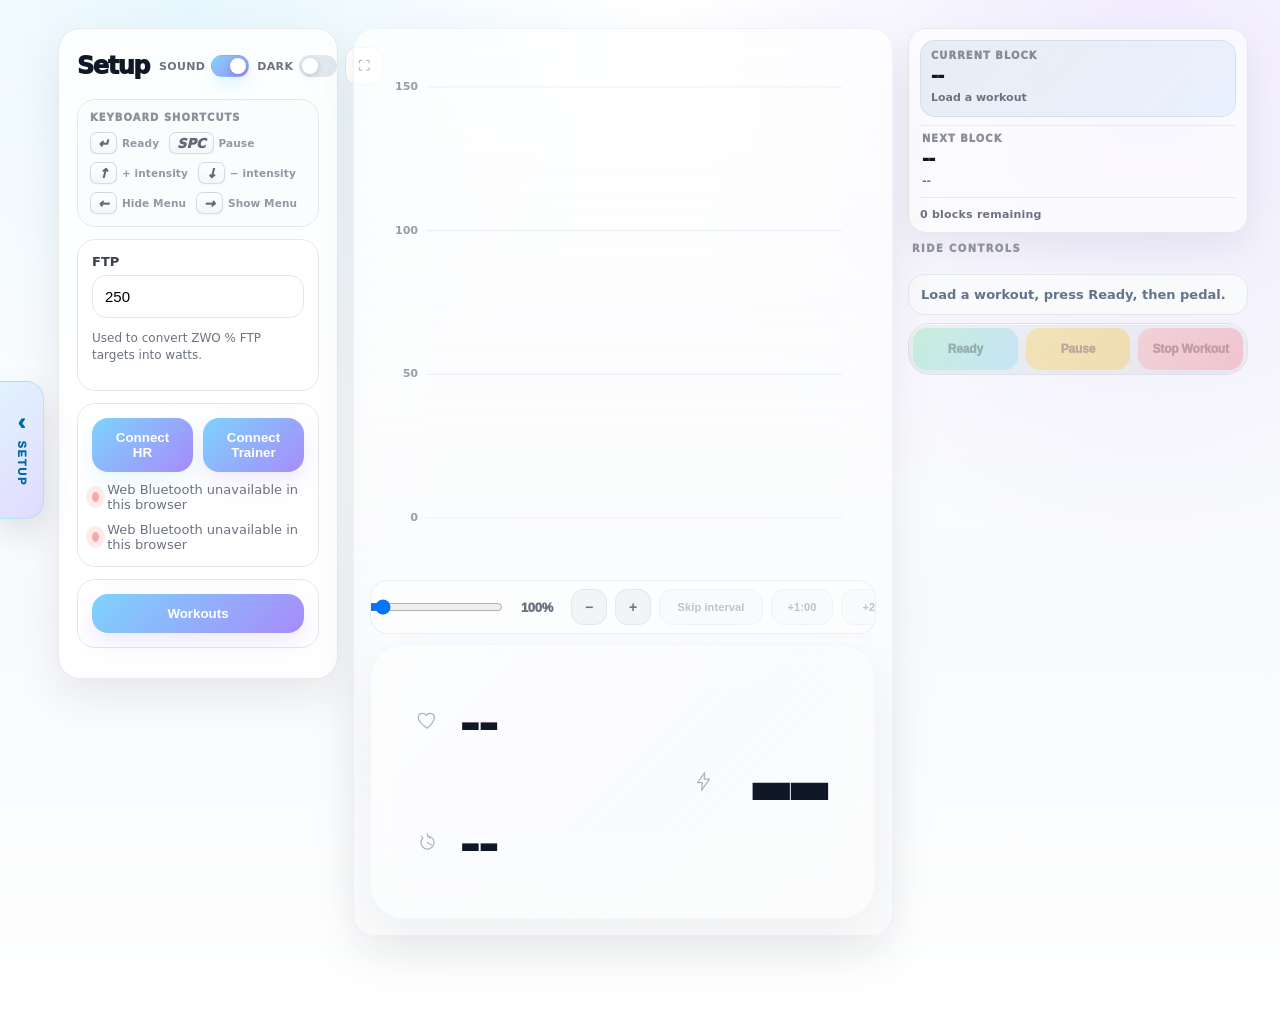
==== commit d3a216ee: "Update index.html" ====
--- a/app/index.html
+++ b/app/index.html
@@ -107,10 +107,11 @@
 <script src="./core/keyboard.js"></script>
 <script src="./timeline/timeline-controls.js"></script>
 <script src="./core/legacy-ride-mode-cleanup.js"></script>
+  <script src="./core/fullscreen-toggle.js"></script>
 <script src="./main.js"></script>
 <script src="./core/audio.js"></script>
 <script src="./timeline/timeline-renderer.js"></script>
 <script src="./workout/session-reset.js"></script>
 <script src="./export/share-card.js"></script>
 </body>
-</html>+</html>
